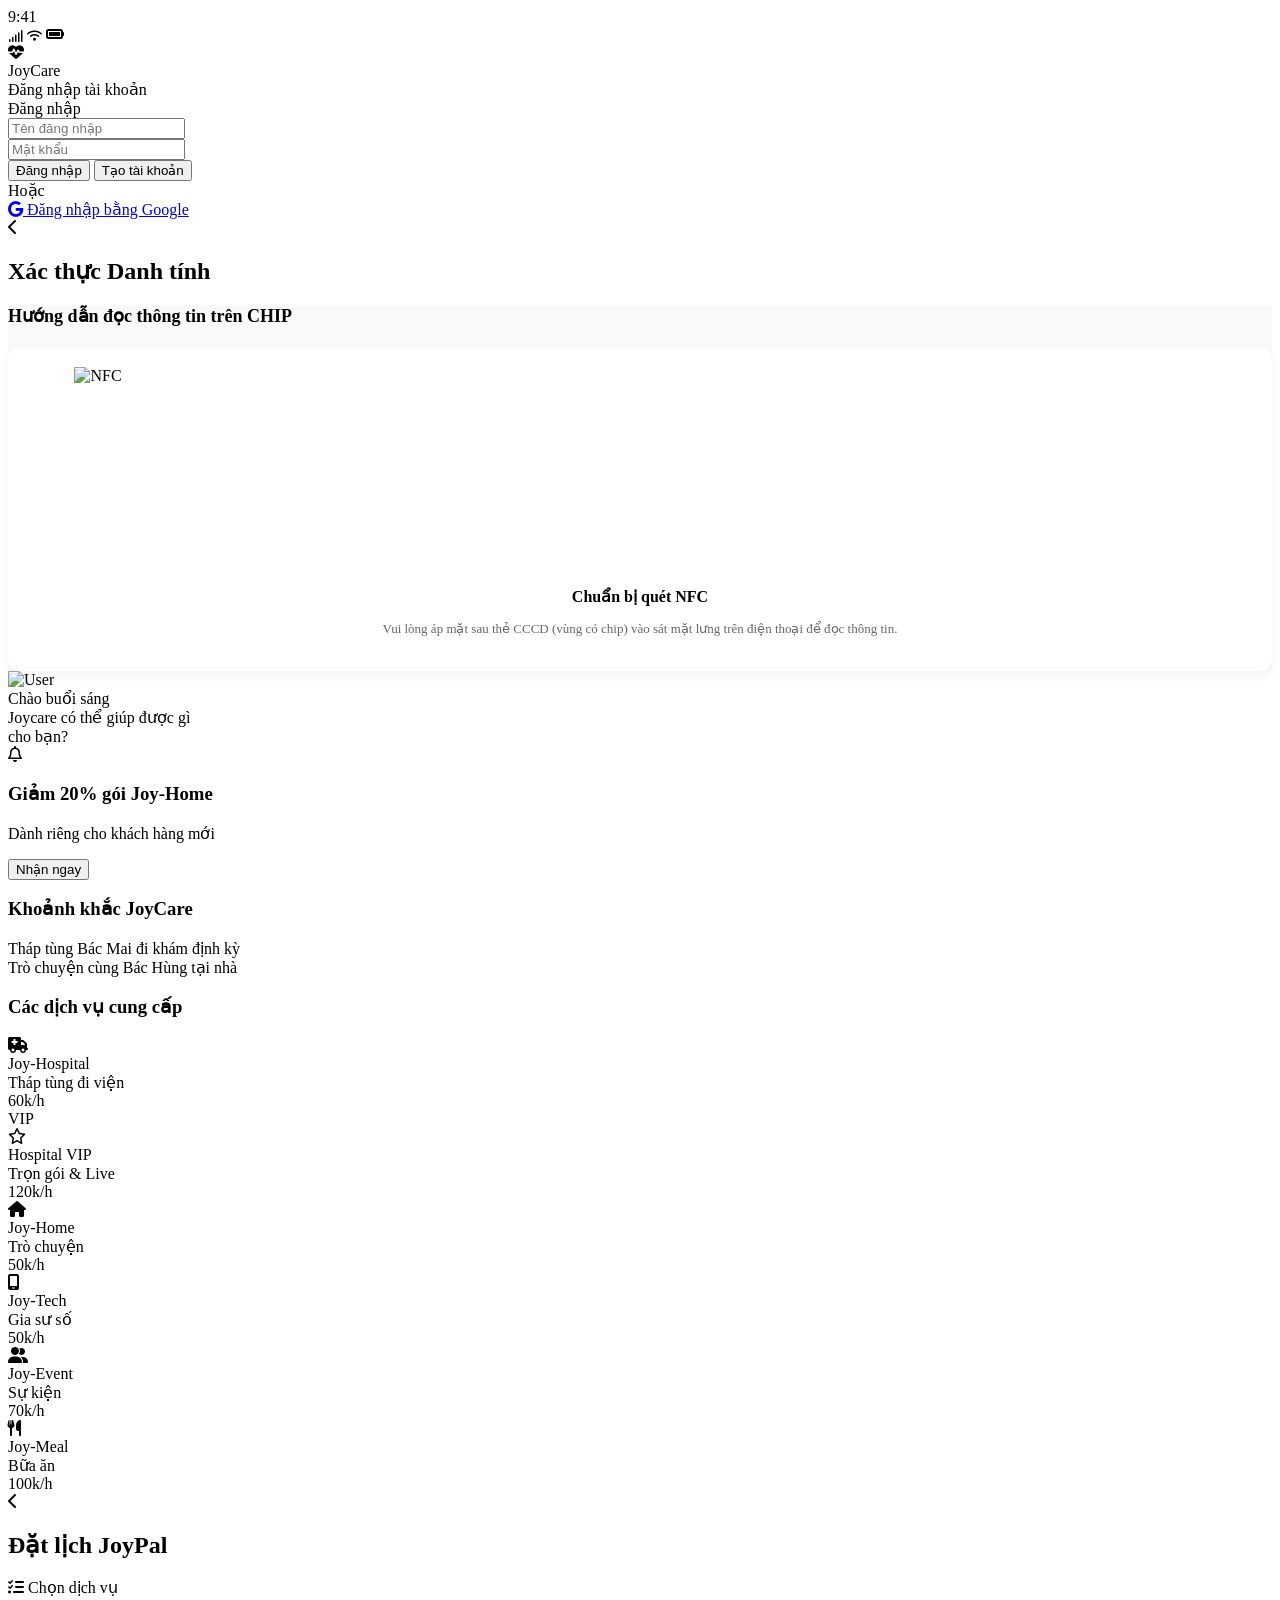
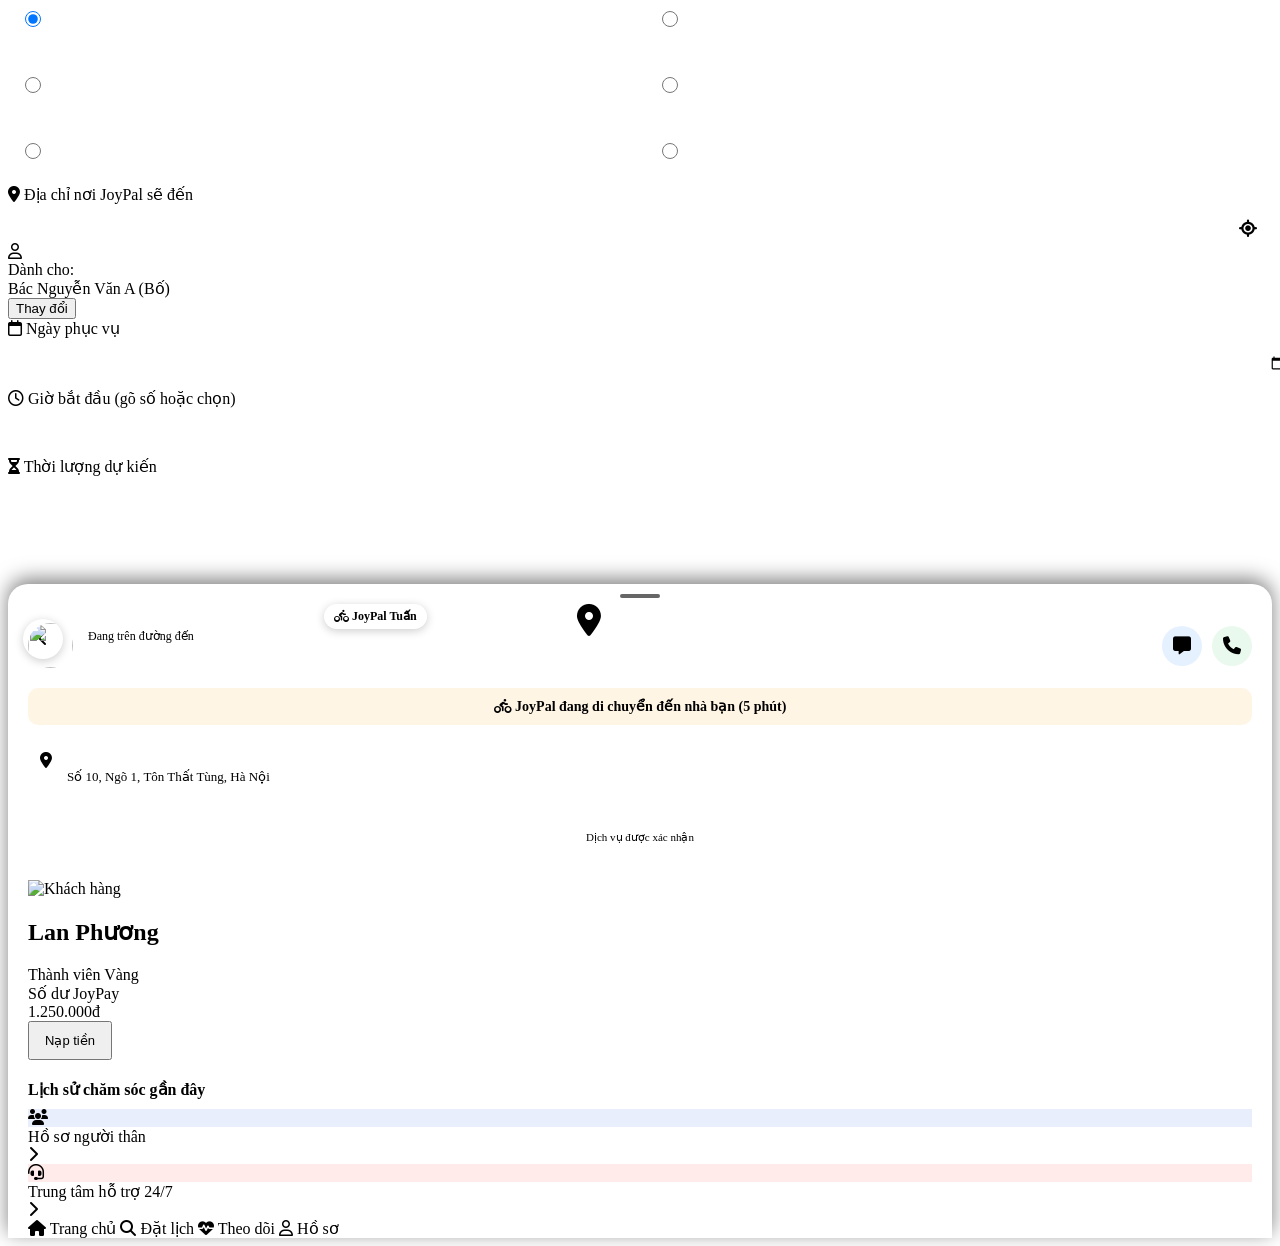
==== index.html @ 6b29eb05 "Add files via upload" ====
<!DOCTYPE html>
<html lang="vi">

<head>
    <meta charset="UTF-8">
    <meta name="viewport" content="width=device-width, initial-scale=1.0, maximum-scale=1.0, user-scalable=no">
    <title>JoyCare - Cháu Ơi</title>
    <link href="https://fonts.googleapis.com/css2?family=Inter:wght@400;500;600;700&display=swap" rel="stylesheet">
    <link rel="stylesheet" href="https://cdnjs.cloudflare.com/ajax/libs/font-awesome/6.4.0/css/all.min.css">
    <link rel="stylesheet" href="css/index.css">
    <link rel="stylesheet" href="css/home.css">
    <link rel="stylesheet" href="css/booking.css">
    <link rel="stylesheet" href="css/tracking.css">
    <link rel="stylesheet" href="css/device.css">
    <link rel="stylesheet" href="css/login.css">
    <link rel="stylesheet" href="css/home-phase2.css">
    <link rel="stylesheet" href="css/profile.css">
</head>

<body>

    <div id="device-frame">
        <div id="app-container">
            <div class="status-bar">
                <div class="status-left">9:41</div>
                <div class="status-right">
                    <i class="fa-solid fa-signal" style="font-size: 12px;"></i>
                    <i class="fa-solid fa-wifi" style="font-size: 12px;"></i>
                    <i class="fa-solid fa-battery-full" style="font-size: 16px;"></i>
                </div>
            </div>
            <div class="dynamic-island"></div>

            <!-- 0. Login Screen -->
            <div id="screen-login" class="screen active">
                <div class="login-header">
                    <div class="login-logo"><i class="fa-solid fa-heart-pulse"></i></div>
                    <div class="login-title">JoyCare</div>
                    <div class="login-subtitle">Đăng nhập tài khoản</div>
                </div>

                <div class="login-card">
                    <div class="login-card-title">Đăng nhập</div>
                    <div class="login-form">
                        <div class="login-input-wrapper">
                            <input type="text" class="login-input" placeholder="Tên đăng nhập">
                        </div>
                        <div class="login-input-wrapper">
                            <input type="password" class="login-input" placeholder="Mật khẩu">
                        </div>
                    </div>
                    <button class="btn-login-main" onclick="app.navigate('home')">Đăng nhập</button>
                    <button class="btn-login-outline" onclick="app.navigate('home')">Tạo tài khoản</button>
                    <div class="divider">Hoặc</div>
                    <a href="https://accounts.google.com/" target="_blank" class="google-login-link">
                        <i class="fa-brands fa-google google-icon"></i> Đăng nhập bằng Google
                    </a>
                </div>
            </div>

            <!-- 0.5 VNeID NFC Screen -->
            <div id="screen-vneid" class="screen">
                <div class="top-bar"
                    style="background-color: white; color: black; border-bottom: 1px solid var(--border-color);">
                    <i class="fa-solid fa-chevron-left back-btn" onclick="app.navigate('login')"></i>
                    <h2>Xác thực Danh tính</h2>
                    <div style="width: 24px;"></div>
                </div>

                <div class="p-4 mt-2" style="color: black; background: #f9f9f9; height: 100%;">
                    <h2 class="mb-2 text-center" style="font-size: 18px;">Hướng dẫn đọc thông tin trên CHIP</h2>
                    <div
                        style="background: white; border-radius: 12px; padding: 20px; text-align: center; margin-top: 20px; box-shadow: 0 4px 12px rgba(0,0,0,0.05);">
                        <div class="vneid-icon mx-auto"
                            style="width: 140px; height: 200px; border-radius: 20px; position: relative; overflow: hidden; margin-bottom: 20px;">
                            <img src="https://media.loveitopcdn.com/3807/huong-dan-quet-nfc-cccd-tren-vneid-1.jpg"
                                style="width: 100%; height: 100%; object-fit: cover;" alt="NFC">
                            <div class="scan-line" style="background: var(--primary-blue);"></div>
                        </div>
                        <h3 id="nfc-scan-status" style="font-size: 16px; margin-bottom: 10px;">Chuẩn bị quét NFC</h3>
                        <p style="font-size: 13px; color: #666; line-height: 1.5;">Vui lòng áp mặt sau thẻ CCCD (vùng có
                            chip) vào sát mặt lưng trên điện thoại để đọc thông tin.</p>

                        <button class="btn-primary mt-4" id="btn-vneid-finish"
                            style="display: none; width: 100%; background: var(--success-green); border: none;">Xác thực
                            thành công ✓</button>
                    </div>
                </div>
            </div>

            <!-- 1. Home Screen -->
            <div id="screen-home" class="screen">
                <div class="header-blue">
                    <div class="header-top">
                        <img src="https://i.pravatar.cc/150?img=5" class="user-avatar" alt="User">
                        <div class="greeting">
                            <div class="greeting-sub">Chào buổi sáng </div>
                            <div class="greeting-main">Joycare có thể giúp được gì <br>cho bạn?</div>
                        </div>
                        <div class="icon-bell"><i class="fa-regular fa-bell"></i></div>
                    </div>
                </div>

                <div class="home-content">
                    <div class="promo-banner">
                        <div class="promo-info">
                            <h3>Giảm 20% gói Joy-Home</h3>
                            <p>Dành riêng cho khách hàng mới</p>
                        </div>
                        <button class="btn-promo-claim">Nhận ngay</button>
                    </div>

                    <h3 class="section-title">Khoảnh khắc JoyCare</h3>
                    <div class="home-carousel">
                        <div class="carousel-item"
                            style="background-image: url('https://images.unsplash.com/photo-1576765608535-5f04d1e3f289?auto=format&fit=crop&q=80&w=400');">
                            <div class="carousel-content">
                                <div class="carousel-title">Tháp tùng Bác Mai đi khám định kỳ</div>
                            </div>
                        </div>
                        <div class="carousel-item"
                            style="background-image: url('https://images.unsplash.com/photo-1516307365426-bea591f05011?auto=format&fit=crop&q=80&w=400');">
                            <div class="carousel-content">
                                <div class="carousel-title">Trò chuyện cùng Bác Hùng tại nhà</div>
                            </div>
                        </div>
                    </div>

                    <h3 class="section-title mt-4">Các dịch vụ cung cấp</h3>
                    <div class="services-grid">
                        <div class="service-card" onclick="app.showServiceDetail('hospital')">
                            <div class="service-icon"><i class="fa-solid fa-truck-medical text-primary"></i></div>
                            <div class="service-name">Joy-Hospital</div>
                            <div class="service-desc">Tháp tùng đi viện</div>
                            <div class="service-price">60k/h</div>
                        </div>
                        <div class="service-card" onclick="app.showServiceDetail('vip')">
                            <div class="vip-badge">VIP</div>
                            <div class="service-icon"><i class="fa-regular fa-star text-orange"></i></div>
                            <div class="service-name">Hospital VIP</div>
                            <div class="service-desc">Trọn gói & Live</div>
                            <div class="service-price">120k/h</div>
                        </div>
                        <div class="service-card" onclick="app.showServiceDetail('home')">
                            <div class="service-icon"><i class="fa-solid fa-house text-success"></i></div>
                            <div class="service-name">Joy-Home</div>
                            <div class="service-desc">Trò chuyện</div>
                            <div class="service-price">50k/h</div>
                        </div>
                        <div class="service-card" onclick="app.showServiceDetail('tech')">
                            <div class="service-icon"><i class="fa-solid fa-mobile-screen text-purple"></i></div>
                            <div class="service-name">Joy-Tech</div>
                            <div class="service-desc">Gia sư số</div>
                            <div class="service-price">50k/h</div>
                        </div>
                        <div class="service-card" onclick="app.showServiceDetail('event')">
                            <div class="service-icon"><i class="fa-solid fa-user-group text-light"></i></div>
                            <div class="service-name">Joy-Event</div>
                            <div class="service-desc">Sự kiện</div>
                            <div class="service-price">70k/h</div>
                        </div>
                        <div class="service-card" onclick="app.showServiceDetail('meal')">
                            <div class="service-icon"><i class="fa-solid fa-utensils text-light"></i></div>
                            <div class="service-name">Joy-Meal</div>
                            <div class="service-desc">Bữa ăn</div>
                            <div class="service-price">100k/h</div>
                        </div>
                    </div>
                </div>

                <!-- Service Detail Modal -->
                <div class="vneid-overlay" id="service-modal" style="z-index: 10002; display: none;">
                    <div
                        style="background-color: var(--bg-card); width: 100%; border-radius: 20px; overflow: hidden; display: flex; flex-direction: column;">
                        <div
                            style="padding: 20px; background-color: var(--bg-dark); display: flex; justify-content: space-between; align-items: center;">
                            <h3 id="modal-service-title" style="margin: 0;">Service Title</h3>
                            <i class="fa-solid fa-xmark text-secondary" style="font-size: 20px; cursor: pointer;"
                                onclick="app.closeServiceDetail()"></i>
                        </div>
                        <div style="padding: 20px; text-align: left; max-height: 60vh; overflow-y: auto;">
                            <div id="modal-service-badge"
                                style="display: none; background-color: var(--primary-orange); color: white; padding: 4px 10px; border-radius: 10px; font-size: 12px; font-weight: bold; width: fit-content; margin-bottom: 10px;">
                                VIP</div>
                            <div id="modal-service-tagline" class="text-orange fw-bold mb-2">Tagline</div>
                            <p id="modal-service-desc" class="text-secondary text-sm mb-3">Desc</p>
                            <div class="fw-bold mb-2" style="font-size: 15px;">Dịch vụ bao gồm:</div>
                            <ul id="modal-service-features"
                                style="padding-left: 20px; color: var(--text-primary); font-size: 14px; line-height: 1.6;">
                            </ul>
                        </div>
                        <div
                            style="padding: 15px 20px; background-color: var(--bg-dark); border-top: 1px solid var(--border-color);">
                            <button class="btn-primary" onclick="app.closeServiceDetail(); app.navigate('booking')">Đặt
                                lịch dịch vụ này</button>
                        </div>
                    </div>
                </div>
            </div>

            <!-- 2. Booking Screen -->
            <div id="screen-booking" class="screen">
                <div class="top-bar">
                    <i class="fa-solid fa-chevron-left back-btn" onclick="app.navigate('home')"></i>
                    <h2>Đặt lịch JoyPal</h2>
                    <div style="width: 24px;"></div>
                </div>

                <div class="booking-form p-3">
                    <div class="card relative form-card">
                        <!-- Service Selection Grid 3x2 -->
                        <div class="form-row border-bottom pb-3 mb-3">
                            <span class="text-sm text-secondary mb-3 d-block"><i class="fa-solid fa-list-check text-green"></i> Chọn dịch vụ</span>
                            <div style="display: grid; grid-template-columns: 1fr 1fr; gap: 10px;">
                                <label style="display: flex; align-items: flex-start; gap: 8px; font-weight: bold; cursor: pointer; color: white; background: var(--bg-dark); padding: 12px; border-radius: 10px; border: 1px solid var(--border-color);"><input type="radio" name="booking-service" checked style="accent-color: var(--primary-orange); width: 16px; height: 16px; margin-top:2px;" onchange="app.toggleVipPicker('home')"> <span style="font-size: 13px;">Joy-Home<br><span style="color:var(--text-secondary);font-size:11px;font-weight:normal;">50k/h</span></span></label>
                                <label style="display: flex; align-items: flex-start; gap: 8px; font-weight: bold; cursor: pointer; color: white; background: var(--bg-dark); padding: 12px; border-radius: 10px; border: 1px solid var(--border-color);"><input type="radio" name="booking-service" style="accent-color: var(--primary-orange); width: 16px; height: 16px; margin-top:2px;" onchange="app.toggleVipPicker('hospital')"> <span style="font-size: 13px;">Joy-Hospital<br><span style="color:var(--text-secondary);font-size:11px;font-weight:normal;">60k/h</span></span></label>
                                <label style="display: flex; align-items: flex-start; gap: 8px; font-weight: bold; cursor: pointer; color: white; background: var(--bg-dark); padding: 12px; border-radius: 10px; border: 1px solid var(--primary-orange);"><input type="radio" name="booking-service" style="accent-color: var(--primary-orange); width: 16px; height: 16px; margin-top:2px;" onchange="app.toggleVipPicker('vip')"> <span style="font-size: 13px;">Hospital VIP<br><span style="color:var(--text-secondary);font-size:11px;font-weight:normal;">120k/h</span></span></label>
                                <label style="display: flex; align-items: flex-start; gap: 8px; font-weight: bold; cursor: pointer; color: white; background: var(--bg-dark); padding: 12px; border-radius: 10px; border: 1px solid var(--border-color);"><input type="radio" name="booking-service" style="accent-color: var(--primary-orange); width: 16px; height: 16px; margin-top:2px;" onchange="app.toggleVipPicker('tech')"> <span style="font-size: 13px;">Joy-Tech<br><span style="color:var(--text-secondary);font-size:11px;font-weight:normal;">50k/h</span></span></label>
                                <label style="display: flex; align-items: flex-start; gap: 8px; font-weight: bold; cursor: pointer; color: white; background: var(--bg-dark); padding: 12px; border-radius: 10px; border: 1px solid var(--border-color);"><input type="radio" name="booking-service" style="accent-color: var(--primary-orange); width: 16px; height: 16px; margin-top:2px;" onchange="app.toggleVipPicker('event')"> <span style="font-size: 13px;">Joy-Event<br><span style="color:var(--text-secondary);font-size:11px;font-weight:normal;">70k/h</span></span></label>
                                <label style="display: flex; align-items: flex-start; gap: 8px; font-weight: bold; cursor: pointer; color: white; background: var(--bg-dark); padding: 12px; border-radius: 10px; border: 1px solid var(--border-color);"><input type="radio" name="booking-service" style="accent-color: var(--primary-orange); width: 16px; height: 16px; margin-top:2px;" onchange="app.toggleVipPicker('meal')"> <span style="font-size: 13px;">Joy-Meal<br><span style="color:var(--text-secondary);font-size:11px;font-weight:normal;">100k/h</span></span></label>
                            </div>
                        </div>

                        <!-- Location Input -->
                        <div class="form-row border-bottom pb-3 mb-3">
                            <span class="text-sm text-secondary d-block"><i class="fa-solid fa-location-dot mt-1 text-primary"></i> Địa chỉ nơi JoyPal sẽ đến</span>
                            <div class="input-box" style="padding: 0; display: flex; align-items: center; background: var(--bg-dark); border-radius: 10px; margin-top: 10px; padding: 5px 15px;">
                                <input type="text" placeholder="Nhập địa chỉ hoặc vị trí..." value="Số 10, Ngõ 1, Tôn Thất Tùng, Hà Nội" style="width: 100%; background: transparent; border: none; color: white; font-size: 14px; outline: none; font-weight: bold; font-family: 'Inter', sans-serif;">
                                <i class="fa-solid fa-location-crosshairs text-blue" style="font-size: 18px; cursor: pointer;" onclick="alert('Đã cập nhật vị trí hiện tại của bạn!')"></i>
                            </div>
                        </div>

                        <!-- Target Person -->
                        <div class="form-row border-bottom pb-3">
                            <div class="target-icon"><i class="fa-regular fa-user"></i></div>
                            <div class="target-info">
                                <span class="text-xs text-secondary">Dành cho:</span>
                                <div class="fw-bold fs-md">Bác Nguyễn Văn A (Bố)</div>
                            </div>
                            <button class="btn-change">Thay đổi</button>
                        </div>

                        <!-- VIP JoyPal Selection -->
                        <div id="vip-joypal-selection" class="form-row border-bottom pb-3 mb-3" style="display: none; padding-top: 15px;">
                            <span class="text-sm text-secondary d-block mb-3"><i class="fa-solid fa-star text-orange"></i> Chọn JoyPal VIP (Hoặc tự động ghép)</span>
                            <div style="display: flex; gap: 15px; overflow-x: auto; padding-bottom: 5px;">
                                <label style="display: flex; flex-direction: column; align-items: center; gap: 5px; cursor: pointer;">
                                    <input type="radio" name="vip-joypal-choice" value="auto" checked style="accent-color: var(--primary-orange);">
                                    <div style="width: 50px; height: 50px; border-radius: 50%; background: var(--bg-dark); border: 2px solid var(--border-color); display: flex; align-items: center; justify-content: center; font-size: 20px;"><i class="fa-solid fa-bolt text-orange"></i></div>
                                    <span style="font-size: 12px; font-weight: bold; color: white;">Tự động</span>
                                </label>
                                <label style="display: flex; flex-direction: column; align-items: center; gap: 5px; cursor: pointer;">
                                    <input type="radio" name="vip-joypal-choice" value="tuan" style="accent-color: var(--primary-orange);">
                                    <img src="https://i.pravatar.cc/150?img=11" style="width: 50px; height: 50px; border-radius: 50%; border: 2px solid var(--primary-blue);">
                                    <span style="font-size: 12px; color: white;">Tuấn ⭐4.9</span>
                                </label>
                                <label style="display: flex; flex-direction: column; align-items: center; gap: 5px; cursor: pointer;">
                                    <input type="radio" name="vip-joypal-choice" value="my" style="accent-color: var(--primary-orange);">
                                    <img src="https://i.pravatar.cc/150?img=5" style="width: 50px; height: 50px; border-radius: 50%; border: 2px solid var(--primary-blue);">
                                    <span style="font-size: 12px; color: white;">My ⭐4.9</span>
                                </label>
                            </div>
                        </div>

                        <!-- Date & Time -->
                        <div class="flex-between py-3 border-bottom gap-2">
                            <div class="flex-1">
                                <span class="text-sm text-secondary mb-1 d-block"><i class="fa-regular fa-calendar"></i>
                                    Ngày phục vụ</span>
                                <div class="input-box" style="padding: 0;">
                                    <input type="date" value="2026-05-15"
                                        style="width: 100%; background: transparent; border: none; color: white; padding: 15px; font-size: 15px; outline: none; font-weight: bold; font-family: 'Inter', sans-serif;">
                                </div>
                            </div>
                        </div>

                        <div class="flex-between py-3 gap-2 border-bottom">
                            <div class="flex-1">
                                <span class="text-sm text-secondary mb-1 d-block"><i class="fa-regular fa-clock"></i> Giờ bắt đầu (gõ số hoặc chọn)</span>
                                <div class="input-box" style="padding: 0;">
                                    <input type="text" placeholder="VD: 08:30" value="08:00" style="width: 100%; background: transparent; border: none; color: white; padding: 15px; font-size: 15px; outline: none; font-weight: bold; font-family: 'Inter', sans-serif;">
                                </div>
                            </div>
                        </div>

                        <div class="form-row py-3">
                            <div class="w-100">
                                <span class="text-sm text-secondary mb-1 d-block"><i
                                        class="fa-solid fa-hourglass-half"></i> Thời lượng dự kiến</span>
                                <select
                                    style="width: 100%; background: var(--bg-dark); border: 1px solid var(--border-color); color: white; padding: 15px; font-size: 15px; border-radius: 10px; outline: none;">
                                    <option value="1">1 giờ (Tính theo thực tế)</option>
                                    <option value="2">2 giờ</option>
                                    <option value="3">3 giờ</option>
                                    <option value="4">4 giờ</option>
                                </select>
                            </div>
                        </div>
                    </div>
                </div>

                <div class="fixed-bottom-action" style="padding-bottom: 30px;">
                    <button class="btn-primary btn-lock"
                        style="background-color: var(--primary-orange); color: white; font-size: 16px; width: 100%; padding: 15px; border-radius: 12px; border: none; font-weight: bold;"
                        onclick="app.startMatching()">Đặt lịch & Tìm JoyPal ngay</button>
                </div>
            </div>

            <!-- 2.5 Finding Screen -->
            <div id="screen-finding" class="screen flex-center"
                style="display: none; flex-direction: column; align-items: center; justify-content: center; height: 100%; background-color: var(--bg-dark);">
                <div class="radar-container"
                    style="position: relative; width: 120px; height: 120px; margin-bottom: 30px;">
                    <i class="fa-solid fa-magnifying-glass"
                        style="font-size: 40px; color: var(--primary-blue); position: absolute; top: 50%; left: 50%; transform: translate(-50%, -50%);"></i>
                    <div
                        style="position: absolute; top: 0; left: 0; right: 0; bottom: 0; border: 2px solid var(--primary-blue); border-radius: 50%; animation: pulse 1.5s infinite;">
                    </div>
                </div>
                <h2 style="color: white; margin-bottom: 10px;">Đang tìm JoyPal...</h2>
                <p style="color: var(--text-secondary); text-align: center; font-size: 14px; max-width: 80%;">Hệ thống
                    đang lựa chọn JoyPal phù hợp nhất với yêu cầu và hồ sơ gia đình.</p>
            </div>

            <!-- 2.6 Matched Screen -->
            <div id="screen-matched" class="screen" style="display: none;">
                <div class="top-bar">
                    <i class="fa-solid fa-chevron-left back-btn" onclick="app.navigate('booking')"></i>
                    <h2>JoyPal phù hợp</h2>
                    <div style="width: 24px;"></div>
                </div>
                <div class="p-3 mt-4 text-center">
                    <h3 style="color: var(--success-green); margin-bottom: 20px;">Đã tìm thấy JoyPal! 🎉</h3>

                    <div class="card joypal-card selected"
                        style="margin-bottom: 30px; text-align: left; padding: 25px 20px;">
                        <div class="joypal-flex" style="flex-direction: column; align-items: center;">
                            <img src="https://i.pravatar.cc/150?img=11" class="joypal-avatar-lg"
                                style="width: 100px; height: 100px; margin-bottom: 15px;" alt="Tuấn">
                            <h2 style="margin-bottom: 5px;">JoinPal Tuấn, 21</h2>
                            <div class="text-secondary text-sm mb-3">Đại học Y Hà Nội (Năm 3)</div>

                            <div class="badges-row mb-4" style="justify-content: center;">
                                <span class="badge badge-vneid" style="font-size: 13px; padding: 6px 12px;"><i
                                        class="fa-solid fa-shield-halved"></i> VNeID ✓</span>
                                <span class="badge badge-rating"
                                    style="font-size: 13px; padding: 6px 12px; background: var(--bg-card);"><i
                                        class="fa-solid fa-star text-orange"></i> 4.9 (120+)</span>
                            </div>

                            <div style="width: 100%; border-top: 1px solid var(--border-color); margin-bottom: 15px;">
                            </div>

                            <div style="width: 100%; text-align: left;">
                                <span
                                    style="font-size: 13px; color: var(--text-secondary); margin-bottom: 8px; display: block;">Lý
                                    do phù hợp với Bác Nguyễn Văn A:</span>
                                <div class="tags-row" style="flex-wrap: wrap;">
                                    <span class="tag"
                                        style="background: rgba(52, 199, 89, 0.2); color: var(--success-green);">Biết sơ
                                        cứu Y tế cơ bản</span>
                                    <span class="tag">Chơi cờ tướng xuất sắc</span>
                                    <span class="tag">Yêu nhạc xưa</span>
                                </div>
                            </div>
                        </div>
                    </div>

                    <button class="btn-primary"
                        style="background-color: var(--primary-orange); color: white; width: 100%;"
                        onclick="app.simulateVNPAY()">Xác nhận & Tạm giữ (VNPAY)</button>
                    <button class="btn-primary"
                        style="background-color: transparent; border: 1px solid var(--border-color); color: var(--text-primary); width: 100%; margin-top: 15px;"
                        onclick="app.navigate('booking')">Hủy / Tìm lại</button>
                    <p class="safe-text mt-3">JoyCare sẽ khóa 170.000đ và chỉ thanh toán cho Tuấn khi hoàn tất dịch vụ.
                    </p>
                </div>
            </div>

            <!-- 4. Live Tracking & Chat Screen (Map layout) -->
            <div id="screen-tracking" class="screen p-0 m-0" style="display: flex; flex-direction: column; height: 100%;">
                
                <!-- Map Background -->
                <div style="flex: 1; background: url('https://www.google.com/maps/d/thumbnail?mid=10B0YjT61xWvK8kpsjSInA9o62Jg&hl=en_US') center/cover; position: relative;">
                    <!-- Back Button overlay -->
                    <button style="position: absolute; top: 15px; left: 15px; width: 40px; height: 40px; border-radius: 50%; background: white; color: black; border: none; box-shadow: 0 2px 10px rgba(0,0,0,0.2); font-size: 16px; cursor: pointer; z-index: 10;" onclick="app.navigate('home')"><i class="fa-solid fa-chevron-left"></i></button>
                    
                    <!-- Simulating Route Makers -->
                    <i class="fa-solid fa-location-dot" style="position: absolute; top: 35%; left: 45%; color: var(--danger-red); font-size: 32px;"></i>
                    <div style="position: absolute; top: 20%; left: 25%; background: white; color: black; padding: 5px 10px; border-radius: 20px; font-size: 12px; font-weight: bold; box-shadow: 0 2px 10px rgba(0,0,0,0.2);"><i class="fa-solid fa-person-biking text-blue"></i> JoyPal Tuấn</div>
                </div>

                <!-- Info Bottom Sheet -->
                <div style="background: var(--bg-dark); border-top-left-radius: 20px; border-top-right-radius: 20px; box-shadow: 0 -5px 20px rgba(0,0,0,0.5); z-index: 10; display: flex; flex-direction: column; flex: 1.2; position: relative; margin-top: -20px;">
                    
                    <div style="width: 40px; height: 4px; background: #666; border-radius: 2px; margin: 10px auto;"></div>
                    
                    <div style="padding: 15px 20px;">
                        <!-- JoyPal Header -->
                        <div style="display: flex; align-items: center; justify-content: space-between; margin-bottom: 20px;">
                            <div style="display: flex; align-items: center; gap: 15px;">
                                <img src="https://i.pravatar.cc/150?img=11" style="width: 45px; height: 45px; border-radius: 50%;">
                                <div>
                                    <div style="color: var(--text-secondary); font-size: 12px;">Đang trên đường đến</div>
                                    <div style="font-weight: bold; font-size: 16px; color: white;">Tuấn - <i class="fa-solid fa-star text-orange"></i> 4.9</div>
                                </div>
                            </div>
                            <div style="display: flex; gap: 10px;">
                                <div style="width: 40px; height: 40px; border-radius: 50%; background: rgba(0,122,255,0.1); color: var(--primary-blue); display: flex; align-items: center; justify-content: center; font-size: 18px; cursor: pointer;"><i class="fa-solid fa-message"></i></div>
                                <div style="width: 40px; height: 40px; border-radius: 50%; background: rgba(52,199,89,0.1); color: var(--success-green); display: flex; align-items: center; justify-content: center; font-size: 18px; cursor: pointer;"><i class="fa-solid fa-phone"></i></div>
                            </div>
                        </div>

                        <!-- Status Alert Simulated by JS -->
                        <div id="tracking-status-alert" style="background: rgba(255, 152, 0, 0.1); border: 1px solid var(--primary-orange); color: var(--primary-orange); font-size: 14px; padding: 10px; border-radius: 10px; text-align: center; font-weight: bold; margin-bottom: 15px;">
                            <i class="fa-solid fa-person-biking"></i> JoyPal đang di chuyển đến nhà bạn (5 phút)
                        </div>

                        <!-- Address -->
                        <div style="background: var(--bg-card); padding: 12px; border-radius: 10px; display: flex; gap: 15px; align-items: flex-start; margin-bottom: 15px;">
                            <i class="fa-solid fa-location-dot mt-1 text-blue"></i>
                            <div>
                                <div style="font-weight: bold; font-size: 14px; color: white;">Điểm xuất phát / Đón khách</div>
                                <div style="color: var(--text-secondary); font-size: 13px;">Số 10, Ngõ 1, Tôn Thất Tùng, Hà Nội</div>
                            </div>
                        </div>
                    </div>

                    <!-- Internal Scrollable Chat / Timeline -->
                    <div id="chat-history" style="flex: 1; overflow-y: auto; padding: 0 20px;">
                        
                        <div style="text-align: center; margin-bottom: 20px;">
                            <span style="background: var(--bg-card); font-size: 11px; padding: 5px 10px; border-radius: 10px; color: var(--text-secondary);">Dịch vụ được xác nhận</span>
                        </div>

                        <!-- Chat JoyPal -->
                        <div style="display: flex; align-items: flex-end; margin-bottom: 15px;">

                <!-- Rating Modal (App Be/HeyU style) -->
                <div class="vneid-overlay" id="rating-modal"
                    style="z-index: 10005; display: none; background: rgba(0,0,0,0.8);">
                    <div
                        style="background-color: #fff; width: 100%; border-radius: 0; min-height: 100vh; display: flex; flex-direction: column; overflow-y: auto;">

                        <!-- Header -->
                        <div
                            style="padding: 20px; text-align: center; border-bottom: 5px solid #f2f2f2; position: relative;">
                            <i class="fa-solid fa-xmark"
                                style="position: absolute; left: 20px; top: 20px; font-size: 24px; color: #333; cursor: pointer;"
                                onclick="app.submitRating()"></i>
                            <h2 style="color: #333; font-size: 18px; font-weight: bold; margin: 0;">Đánh giá dịch vụ
                            </h2>
                        </div>

                        <!-- JoyPal Info Header -->
                        <div
                            style="padding: 20px; border-bottom: 1px solid #eee; display: flex; align-items: center; justify-content: space-between;">
                            <div style="display: flex; align-items: center; gap: 15px;">
                                <div
                                    style="width: 50px; height: 50px; border-radius: 50%; overflow: hidden; border: 2px solid var(--primary-blue);">
                                    <img src="https://i.pravatar.cc/150?img=11" alt="Tuan"
                                        style="width: 100%; height: 100%; object-fit: cover;">
                                </div>
                                <div>
                                    <div style="color: #666; font-size: 13px;">JoyPal JoyCare</div>
                                    <div style="color: #333; font-weight: bold; font-size: 16px;">Phạm Minh Tuấn</div>
                                </div>
                            </div>
                            <div style="text-align: right;">
                                <div style="color: #fbbc04; font-weight: bold; font-size: 18px;">5.00 ⭐</div>
                                <div style="color: #999; font-size: 12px;">ĐH Y Hà Nội</div>
                            </div>
                        </div>

                        <!-- Addresses (Static for visual rating format) -->
                        <div style="padding: 20px; border-bottom: 5px solid #f2f2f2;">
                            <div style="display: flex; align-items: flex-start; gap: 15px; margin-bottom: 10px;">
                                <i class="fa-solid fa-truck-medical"
                                    style="color: var(--primary-blue); font-size: 16px; margin-top: 3px;"></i>
                                <span style="color: #555; font-size: 14px; line-height: 1.4;">Đón khách tại: Số 10, Ngõ
                                    1, Tôn Thất Tùng, Hà Nội</span>
                            </div>
                            <div style="display: flex; align-items: flex-start; gap: 15px;">
                                <i class="fa-solid fa-location-dot"
                                    style="color: var(--primary-blue); font-size: 16px; margin-top: 3px;"></i>
                                <span style="color: #555; font-size: 14px; line-height: 1.4;">Điểm đến: Bệnh viện Việt
                                    Pháp</span>
                            </div>
                        </div>

                        <!-- Stars -->
                        <div style="padding: 20px; text-align: center;">
                            <h3 style="color: #333; font-size: 16px; margin-bottom: 5px;">Hãy chọn sao đánh giá</h3>
                            <p style="color: #888; font-size: 13px; margin-bottom: 20px;">Bạn hãy chọn từ 1 sao (không
                                hài lòng) đến 5 sao (cực kì hài lòng)</p>

                            <div style="display: flex; justify-content: center; gap: 15px; margin-bottom: 30px;">
                                <i class="fa-solid fa-star"
                                    style="font-size: 40px; color: #ffd700; cursor: pointer;"></i>
                                <i class="fa-solid fa-star"
                                    style="font-size: 40px; color: #ffd700; cursor: pointer;"></i>
                                <i class="fa-solid fa-star"
                                    style="font-size: 40px; color: #ffd700; cursor: pointer;"></i>
                                <i class="fa-solid fa-star"
                                    style="font-size: 40px; color: #ffd700; cursor: pointer;"></i>
                                <i class="fa-solid fa-star"
                                    style="font-size: 40px; color: #ffd700; cursor: pointer;"></i>
                            </div>

                            <p
                                style="text-align: left; color: #333; font-weight: bold; font-size: 14px; margin-bottom: 15px;">
                                Bạn thấy JoyPal này như thế nào?</p>

                            <!-- Tags Grid -->
                            <div
                                style="display: grid; grid-template-columns: 1fr 1fr 1fr; gap: 10px; margin-bottom: 25px;">
                                <div onclick="app.toggleTag(this)"
                                    style="border: 1px solid #ddd; padding: 15px 5px; border-radius: 12px; font-size: 12px; color: #555; font-weight: 500; display: flex; flex-direction: column; align-items: center; justify-content: center; cursor: pointer; background: white; transition: all 0.2s;">
                                    <div style="font-size: 24px; margin-bottom: 8px;">🌟</div> Chuyên nghiệp
                                </div>
                                <div onclick="app.toggleTag(this)"
                                    style="border: 1px solid #ddd; padding: 15px 5px; border-radius: 12px; font-size: 12px; color: #555; font-weight: 500; display: flex; flex-direction: column; align-items: center; justify-content: center; cursor: pointer; background: white; transition: all 0.2s;">
                                    <div style="font-size: 24px; margin-bottom: 8px;">❤️</div> Nhiệt tình
                                </div>
                                <div onclick="app.toggleTag(this)"
                                    style="border: 1px solid #ddd; padding: 15px 5px; border-radius: 12px; font-size: 12px; color: #555; font-weight: 500; display: flex; flex-direction: column; align-items: center; justify-content: center; cursor: pointer; background: white; transition: all 0.2s;">
                                    <div style="font-size: 24px; margin-bottom: 8px;">🤝</div> Thân thiện
                                </div>
                                <div onclick="app.toggleTag(this)"
                                    style="border: 1px solid #ddd; padding: 15px 5px; border-radius: 12px; font-size: 12px; color: #555; font-weight: 500; display: flex; flex-direction: column; align-items: center; justify-content: center; cursor: pointer; background: white; transition: all 0.2s;">
                                    <div style="font-size: 24px; margin-bottom: 8px;">⚡</div> Nhanh chóng
                                </div>
                                <div onclick="app.toggleTag(this)"
                                    style="border: 1px solid #ddd; padding: 15px 5px; border-radius: 12px; font-size: 12px; color: #555; font-weight: 500; display: flex; flex-direction: column; align-items: center; justify-content: center; cursor: pointer; background: white; transition: all 0.2s;">
                                    <div style="font-size: 24px; margin-bottom: 8px;">🙌</div> Lịch sự
                                </div>
                                <div onclick="app.toggleTag(this)"
                                    style="border: 1px solid #ddd; padding: 15px 5px; border-radius: 12px; font-size: 12px; color: #555; font-weight: 500; display: flex; flex-direction: column; align-items: center; justify-content: center; cursor: pointer; background: white; transition: all 0.2s;">
                                    <div style="font-size: 24px; margin-bottom: 8px;">🛡️</div> Cẩn thận
                                </div>
                            </div>

                            <p
                                style="text-align: left; color: #333; font-weight: bold; font-size: 14px; margin-bottom: 10px;">
                                Đánh giá cụ thể của bạn</p>
                            <input type="text" placeholder="Ghi chú thêm (không bắt buộc)"
                                style="width: 100%; border: 1px solid #ddd; border-radius: 10px; padding: 15px; font-size: 14px; margin-bottom: 25px; outline: none;">

                            <button onclick="app.submitRating()"
                                style="width: 100%; background: #007aff; color: white; padding: 16px; border: none; border-radius: 12px; font-size: 16px; font-weight: bold; cursor: pointer; box-shadow: 0 4px 10px rgba(0, 122, 255, 0.3);">Gửi
                                đánh giá & Xác nhận thanh toán</button>
                        </div>
                    </div>
                </div>
            </div>

            <!-- 5. Profile Screen -->
            <div id="screen-profile" class="screen">
                <div class="profile-header">
                    <img src="https://i.pravatar.cc/150?img=5" alt="Khách hàng" class="profile-avatar">
                    <div class="profile-info">
                        <h2>Lan Phương</h2>
                        <span class="badge">Thành viên Vàng</span>
                    </div>
                </div>

                <div class="profile-section">
                    <div class="wallet-card">
                        <div>
                            <div class="text-sm opacity-70">Số dư JoyPay</div>
                            <div class="wallet-balance">1.250.000đ</div>
                        </div>
                        <button class="btn-primary" style="width: auto; padding: 10px 15px; font-size: 13px;">Nạp
                            tiền</button>
                    </div>

                    <h3 style="margin: 20px 0 10px 0; font-size: 16px;">Lịch sử chăm sóc gần đây</h3>
                    <div id="profile-history-list">
                        <!-- Populated dynamically via app.js when rating submitted -->
                    </div>

                    <!-- Menu Khách Hàng -->
                    <div class="menu-list mt-3">
                        <div class="menu-item">
                            <div class="menu-icon"
                                style="background-color: rgba(43,94,226,0.1); color: var(--primary-blue);"><i
                                    class="fa-solid fa-users"></i></div>
                            <div class="menu-text">Hồ sơ người thân</div>
                            <i class="fa-solid fa-chevron-right menu-arrow"></i>
                        </div>
                        <div class="menu-item" onclick="app.openSupportCenter()">
                            <div class="menu-icon"
                                style="background-color: rgba(255,59,48,0.1); color: var(--danger-red);"><i
                                    class="fa-solid fa-headset"></i></div>
                            <div class="menu-text">Trung tâm hỗ trợ 24/7</div>
                            <i class="fa-solid fa-chevron-right menu-arrow"></i>
                        </div>
                    </div>
                </div>
            </div>

            <!-- Bottom Navigation Menu -->
            <div class="bottom-nav">
                <a class="nav-item active" data-target="home" onclick="app.navigate('home')">
                    <i class="fa-solid fa-house nav-icon fs-lg"></i>
                    Trang chủ
                </a>
                <a class="nav-item" data-target="booking" onclick="app.navigate('booking')">
                    <i class="fa-solid fa-magnifying-glass nav-icon fs-lg"></i>
                    Đặt lịch
                </a>
                <a class="nav-item" data-target="tracking" onclick="app.navigate('tracking')">
                    <i class="fa-solid fa-heart-pulse nav-icon fs-lg"></i>
                    Theo dõi
                </a>
                <a class="nav-item" data-target="profile" onclick="app.navigate('profile')">
                    <i class="fa-regular fa-user nav-icon fs-lg"></i>
                    Hồ sơ
                </a>
            </div>

            <!-- iPhone 15 Home Indicator -->
            <div class="home-indicator"></div>

        </div> <!-- end #app-container -->
    </div> <!-- end #device-frame -->

    <!-- Inline Style for Toggle Tag Rating -->
    <style>
        .tag.selected,
        div[onclick="app.toggleTag(this)"].selected {
            border-color: #007aff !important;
            background-color: rgba(0, 122, 255, 0.05) !important;
            color: #007aff !important;
        }

        @keyframes pulse {
            0% {
                transform: scale(1);
                opacity: 1;
            }

            100% {
                transform: scale(3);
                opacity: 0;
            }
        }
    </style>

    <script src="js/app.js"></script>
</body>

</html>
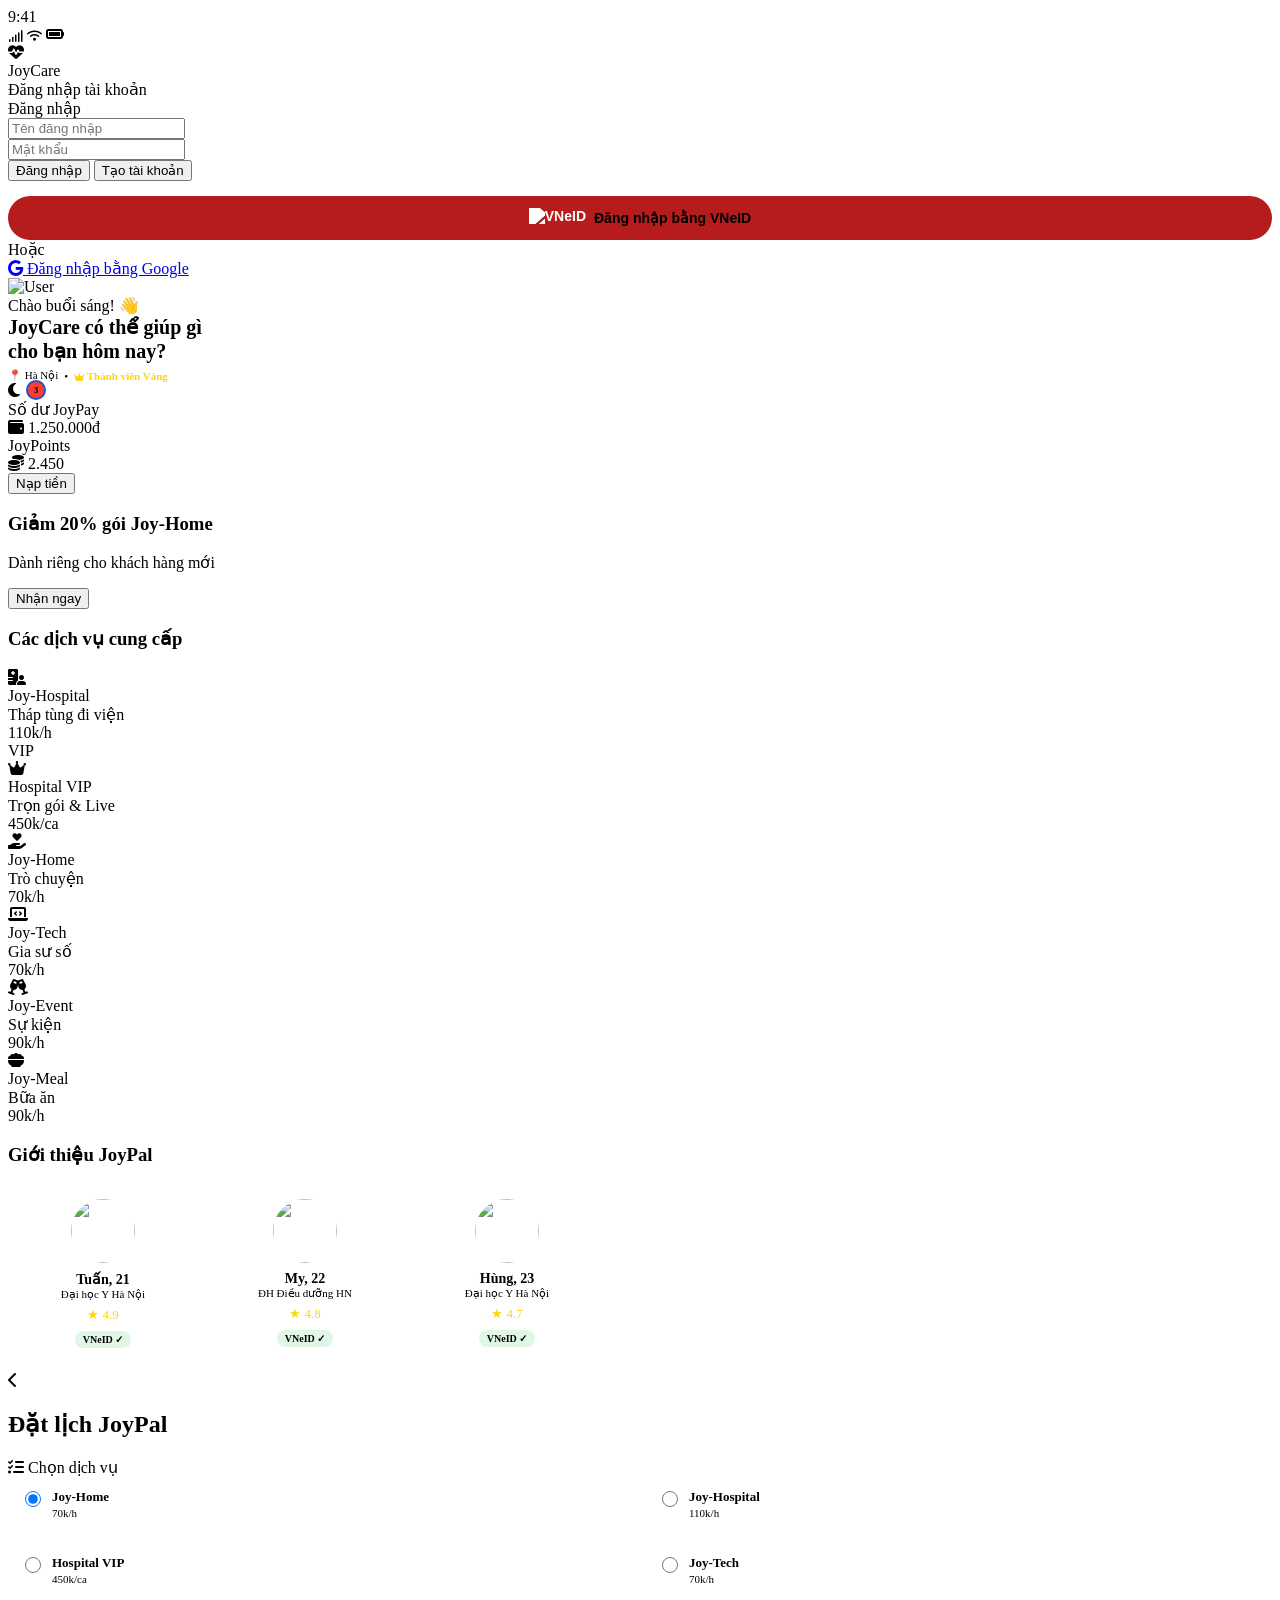
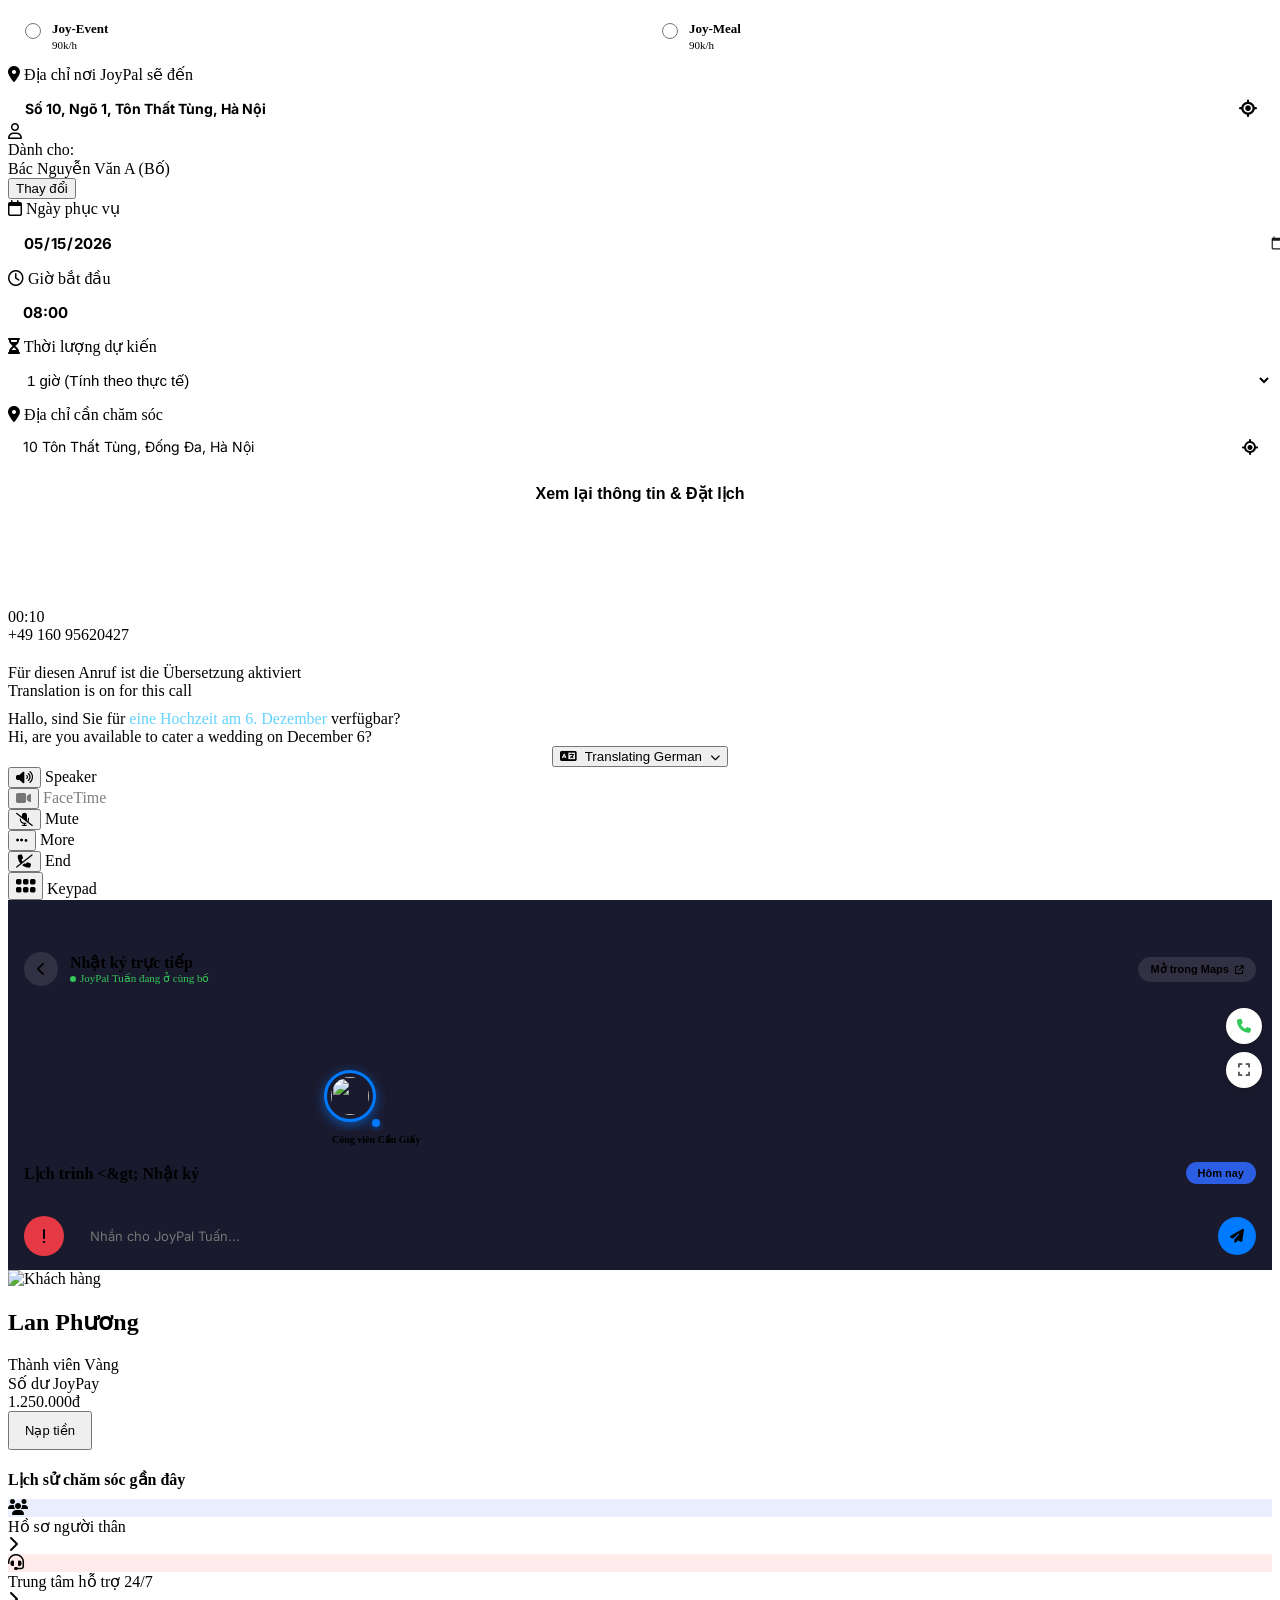
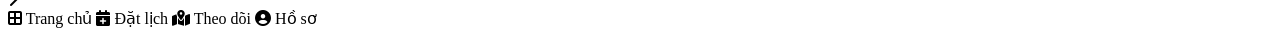
==== commit fc6ca449: "Add files via upload" ====
--- a/index.html
+++ b/index.html
@@ -4,17 +4,24 @@
 <head>
     <meta charset="UTF-8">
     <meta name="viewport" content="width=device-width, initial-scale=1.0, maximum-scale=1.0, user-scalable=no">
+    <base href="/">
     <title>JoyCare - Cháu Ơi</title>
     <link href="https://fonts.googleapis.com/css2?family=Inter:wght@400;500;600;700&display=swap" rel="stylesheet">
     <link rel="stylesheet" href="https://cdnjs.cloudflare.com/ajax/libs/font-awesome/6.4.0/css/all.min.css">
-    <link rel="stylesheet" href="css/index.css">
-    <link rel="stylesheet" href="css/home.css">
-    <link rel="stylesheet" href="css/booking.css">
-    <link rel="stylesheet" href="css/tracking.css">
-    <link rel="stylesheet" href="css/device.css">
-    <link rel="stylesheet" href="css/login.css">
-    <link rel="stylesheet" href="css/home-phase2.css">
-    <link rel="stylesheet" href="css/profile.css">
+    <link rel="preconnect" href="https://fonts.googleapis.com">
+    <link rel="preconnect" href="https://fonts.gstatic.com" crossorigin>
+    <link
+        href="https://fonts.googleapis.com/css2?family=Inter:wght@300;400;500;600;700;800&family=Outfit:wght@400;500;600;700;800&display=swap"
+        rel="stylesheet">
+    <link rel="stylesheet" href="/css/index.css">
+    <link rel="stylesheet" href="/css/home.css">
+    <link rel="stylesheet" href="/css/booking.css">
+    <link rel="stylesheet" href="/css/tracking.css">
+    <link rel="stylesheet" href="/css/device.css">
+    <link rel="stylesheet" href="/css/login.css">
+    <link rel="stylesheet" href="/css/home-phase2.css">
+    <link rel="stylesheet" href="/css/profile.css">
+    <link rel="stylesheet" href="/css/call.css">
 </head>
 
 <body>
@@ -50,54 +57,199 @@
                         </div>
                     </div>
                     <button class="btn-login-main" onclick="app.navigate('home')">Đăng nhập</button>
-                    <button class="btn-login-outline" onclick="app.navigate('home')">Tạo tài khoản</button>
+                    <button class="btn-login-outline" onclick="app.navigate('register')">Tạo tài khoản</button>
+
+                    <div style="margin-top: 15px;">
+                        <button onclick="app.showVNeIDScan()"
+                            style="width: 100%; background: #b71c1c; color: var(--text-primary); border: none; border-radius: 25px; padding: 12px; font-size: 14px; font-weight: bold; cursor: pointer; display: flex; align-items: center; justify-content: center; gap: 8px;">
+                            <img src="https://vneid.gov.vn/assets/images/logo.png"
+                                style="height: 20px; filter: brightness(0) invert(1);" alt="VNeID">
+                            Đăng nhập bằng VNeID
+                        </button>
+                    </div>
+
                     <div class="divider">Hoặc</div>
-                    <a href="https://accounts.google.com/" target="_blank" class="google-login-link">
+                    <a href="#" onclick="app.navigate('home')" class="google-login-link">
                         <i class="fa-brands fa-google google-icon"></i> Đăng nhập bằng Google
                     </a>
                 </div>
             </div>
 
-            <!-- 0.5 VNeID NFC Screen -->
-            <div id="screen-vneid" class="screen">
-                <div class="top-bar"
-                    style="background-color: white; color: black; border-bottom: 1px solid var(--border-color);">
-                    <i class="fa-solid fa-chevron-left back-btn" onclick="app.navigate('login')"></i>
-                    <h2>Xác thực Danh tính</h2>
-                    <div style="width: 24px;"></div>
-                </div>
-
-                <div class="p-4 mt-2" style="color: black; background: #f9f9f9; height: 100%;">
-                    <h2 class="mb-2 text-center" style="font-size: 18px;">Hướng dẫn đọc thông tin trên CHIP</h2>
-                    <div
-                        style="background: white; border-radius: 12px; padding: 20px; text-align: center; margin-top: 20px; box-shadow: 0 4px 12px rgba(0,0,0,0.05);">
-                        <div class="vneid-icon mx-auto"
-                            style="width: 140px; height: 200px; border-radius: 20px; position: relative; overflow: hidden; margin-bottom: 20px;">
-                            <img src="https://media.loveitopcdn.com/3807/huong-dan-quet-nfc-cccd-tren-vneid-1.jpg"
-                                style="width: 100%; height: 100%; object-fit: cover;" alt="NFC">
-                            <div class="scan-line" style="background: var(--primary-blue);"></div>
-                        </div>
-                        <h3 id="nfc-scan-status" style="font-size: 16px; margin-bottom: 10px;">Chuẩn bị quét NFC</h3>
-                        <p style="font-size: 13px; color: #666; line-height: 1.5;">Vui lòng áp mặt sau thẻ CCCD (vùng có
-                            chip) vào sát mặt lưng trên điện thoại để đọc thông tin.</p>
-
-                        <button class="btn-primary mt-4" id="btn-vneid-finish"
-                            style="display: none; width: 100%; background: var(--success-green); border: none;">Xác thực
-                            thành công ✓</button>
-                    </div>
-                </div>
+            <!-- NFC Verify Modal (Top-Centered) -->
+            <div id="nfc-modal"
+                style="display: none; position: absolute; top: 60px; left: 50%; transform: translateX(-50%); width: 90%; background: #1e1e1e; border-radius: 24px; padding: 20px; z-index: 10005; box-shadow: 0 10px 40px rgba(0,0,0,0.5); text-align: center; border: 1px solid #333;">
+                <div
+                    style="width: 40px; height: 4px; background: #444; border-radius: 2px; margin: -5px auto 15px auto;">
+                </div>
+                <div
+                    style="width: 60px; height: 60px; background: rgba(43,94,226,0.15); border-radius: 50%; display: flex; align-items: center; justify-content: center; margin: 0 auto 15px;">
+                    <i class="fa-solid fa-nfc-symbol" style="color: #2B5EE2; font-size: 24px;"></i>
+                </div>
+                <h3 style="color: var(--text-primary); font-size: 17px; margin-bottom: 8px;">Sẵn sàng quét</h3>
+                <p style="color: #888; font-size: 13px; margin-bottom: 20px;">Giữ mặt sau CCCD gắn chip sát vào phần
+                    trên của điện thoại</p>
+                <div
+                    style="width: 200px; height: 120px; border: 2px dashed #2B5EE2; border-radius: 12px; margin: 0 auto 20px; position: relative; overflow: hidden; display: flex; align-items: center; justify-content: center;">
+                    <i class="fa-solid fa-address-card" style="color: #444; font-size: 60px;"></i>
+                    <div id="nfc-scan-line"
+                        style="position: absolute; top: 0; left: 0; width: 100%; height: 2px; background: #2B5EE2; box-shadow: 0 0 10px #2B5EE2; animation: scanNfc 2s infinite linear; display: none;">
+                    </div>
+                </div>
+                <button onclick="document.getElementById('nfc-modal').style.display = 'none'"
+                    style="width: 100%; background: #333; color: var(--text-primary); border: none; border-radius: 12px; padding: 12px; font-weight: 600; cursor: pointer;">Hủy</button>
             </div>
 
             <!-- 1. Home Screen -->
             <div id="screen-home" class="screen">
                 <div class="header-blue">
+                    <!-- Premium Background Patterns -->
+                    <div class="header-patterns">
+                        <div class="pattern-circle pattern-1"></div>
+                        <div class="pattern-circle pattern-2"></div>
+                        <div class="pattern-circle pattern-3"></div>
+                    </div>
+
                     <div class="header-top">
                         <img src="https://i.pravatar.cc/150?img=5" class="user-avatar" alt="User">
                         <div class="greeting">
-                            <div class="greeting-sub">Chào buổi sáng </div>
-                            <div class="greeting-main">Joycare có thể giúp được gì <br>cho bạn?</div>
-                        </div>
-                        <div class="icon-bell"><i class="fa-regular fa-bell"></i></div>
+                            <div class="greeting-sub">Chào buổi sáng! 👋</div>
+                            <div class="greeting-main"
+                                style="color: var(--text-primary); font-size: 20px; font-weight: 800; line-height: 1.2;">
+                                JoyCare có
+                                thể giúp gì<br>cho bạn hôm nay?</div>
+                            <div
+                                style="font-size:11px;color: var(--text-secondary);margin-top:6px;display:flex;align-items:center;gap:6px;">
+                                <span>📍 Hà Nội</span>
+                                <span>•</span>
+                                <span style="color:#FFD700;font-weight:700;"><i class="fa-solid fa-crown"
+                                        style="font-size:9px;"></i> Thành viên Vàng</span>
+                            </div>
+                        </div>
+                        <div style="display: flex; gap: 10px;">
+                            <div class="icon-bell" onclick="app.toggleTheme()" id="theme-toggle-btn"
+                                style="position:relative;cursor:pointer;">
+                                <i id="theme-icon" class="fa-solid fa-moon"></i>
+                            </div>
+                            <div class="icon-bell" onclick="app.toggleNotifications()"
+                                style="position:relative;cursor:pointer;">
+                                <i class="fa-regular fa-bell"></i>
+                                <span id="notif-badge"
+                                    style="position:absolute;top:-2px;right:-2px;width:16px;height:16px;background:#FF3B30;border-radius:50%;font-size:9px;color: var(--text-primary);display:flex;align-items:center;justify-content:center;font-weight:700;border:2px solid #2151CD;">3</span>
+                            </div>
+                        </div>
+                    </div>
+
+                    <!-- New Wallet & Points Card -->
+                    <div class="wallet-balance-card">
+                        <div class="balance-item">
+                            <span class="balance-label">Số dư JoyPay</span>
+                            <div class="balance-value">
+                                <i class="fa-solid fa-wallet joypay-color"></i>
+                                <span id="header-balance">1.250.000đ</span>
+                            </div>
+                        </div>
+                        <div class="balance-divider"></div>
+                        <div class="balance-item">
+                            <span class="balance-label">JoyPoints</span>
+                            <div class="balance-value">
+                                <i class="fa-solid fa-coins joypoints-color"></i>
+                                <span id="header-points">2.450</span>
+                            </div>
+                        </div>
+                        <button class="btn-topup">Nạp tiền</button>
+                    </div>
+                </div>
+
+                <!-- Notification Panel -->
+                <div id="notif-panel"
+                    style="display:none;position:absolute;top:72px;right:12px;width:88%;max-width:320px;background:#1c1c2e;border-radius:20px;box-shadow:0 12px 40px rgba(0,0,0,0.5);z-index:9999;overflow:hidden;border: 1px solid var(--border-color);">
+                    <!-- Header -->
+                    <div
+                        style="display:flex;align-items:center;justify-content:space-between;padding:16px 18px 12px;border-bottom: 1px solid var(--border-color);">
+                        <div
+                            style="font-size:15px;font-weight:800;color: var(--text-primary); font-family: 'Outfit', sans-serif;">
+                            Thông báo 🔔</div>
+                        <div style="display:flex;align-items:center;gap:12px;">
+                            <span onclick="app.clearNotifications()"
+                                style="font-size:11px;color:#007AFF;cursor:pointer;font-weight:600;">Xóa tất cả</span>
+                            <i class="fa-solid fa-xmark" style="color:#888;cursor:pointer;font-size:16px;"
+                                onclick="app.toggleNotifications()"></i>
+                        </div>
+                    </div>
+                    <!-- Notifications List -->
+                    <div id="notif-list" style="max-height:320px;overflow-y:auto;">
+                        <!-- Voucher 1 -->
+                        <div
+                            style="display:flex;gap:12px;padding:14px 18px;border-bottom:1px solid rgba(255,255,255,0.05);background:rgba(255,149,0,0.06);">
+                            <div
+                                style="width:42px;height:42px;background:linear-gradient(135deg,#FF9500,#FF6B00);border-radius:12px;display:flex;align-items:center;justify-content:center;flex-shrink:0;">
+                                <i class="fa-solid fa-ticket" style="color: var(--text-primary);font-size:18px;"></i>
+                            </div>
+                            <div style="flex:1;">
+                                <div
+                                    style="font-size:13px;font-weight:700;color: var(--text-primary);margin-bottom:3px;">
+                                    Giảm 20% gói
+                                    Joy-Home 🎉</div>
+                                <div style="font-size:11px;color:#aaa;line-height:1.4;">Dành riêng cho khách hàng mới.
+                                    Áp dụng t ừ nay đến 31/03/2026.</div>
+                                <div style="font-size:10px;color:#FF9500;margin-top:4px;font-weight:600;">Nhận ngay
+                                    &rarr;</div>
+                            </div>
+                        </div>
+                        <!-- Voucher 2 -->
+                        <div
+                            style="display:flex;gap:12px;padding:14px 18px;border-bottom:1px solid rgba(255,255,255,0.05);background:rgba(230,57,70,0.06);">
+                            <div
+                                style="width:42px;height:42px;background:linear-gradient(135deg,#e63946,#c1121f);border-radius:12px;display:flex;align-items:center;justify-content:center;flex-shrink:0;">
+                                <i class="fa-solid fa-tag" style="color: var(--text-primary);font-size:18px;"></i>
+                            </div>
+                            <div style="flex:1;">
+                                <div
+                                    style="font-size:13px;font-weight:700;color: var(--text-primary);margin-bottom:3px;">
+                                    Flash Sale –
+                                    Joy-Hospital giảm 15%</div>
+                                <div style="font-size:11px;color:#aaa;line-height:1.4;">Chỉ áp dụng 24h hôm nay. Được
+                                    giảm tối đa 33.000đ.</div>
+                                <div style="font-size:10px;color:#e63946;margin-top:4px;font-weight:600;">Còn 18 giờ ⌛ →
+                                    Đặt ngay</div>
+                            </div>
+                        </div>
+                        <!-- Referral -->
+                        <div
+                            style="display:flex;gap:12px;padding:14px 18px;border-bottom:1px solid rgba(255,255,255,0.05);">
+                            <div
+                                style="width:42px;height:42px;background:linear-gradient(135deg,#34C759,#248A3D);border-radius:12px;display:flex;align-items:center;justify-content:center;flex-shrink:0;">
+                                <i class="fa-solid fa-users" style="color: var(--text-primary);font-size:16px;"></i>
+                            </div>
+                            <div style="flex:1;">
+                                <div
+                                    style="font-size:13px;font-weight:700;color: var(--text-primary);margin-bottom:3px;">
+                                    Giới thiệu
+                                    bạn bè, nhận 50.000đ!</div>
+                                <div style="font-size:11px;color:#aaa;line-height:1.4;">Chia sẻ mã giới thiệu của bạn.
+                                    Bạn và bạn bè cùng được thưởng.</div>
+                                <div style="font-size:10px;color:#34C759;margin-top:4px;font-weight:600;">Sao chép mã:
+                                    JOY-WELCOME</div>
+                            </div>
+                        </div>
+                        <!-- Update News -->
+                        <div style="display:flex;gap:12px;padding:14px 18px;">
+                            <div
+                                style="width:42px;height:42px;background:linear-gradient(135deg,#007AFF,#0044CC);border-radius:12px;display:flex;align-items:center;justify-content:center;flex-shrink:0;">
+                                <i class="fa-solid fa-circle-info"
+                                    style="color: var(--text-primary);font-size:18px;"></i>
+                            </div>
+                            <div style="flex:1;">
+                                <div
+                                    style="font-size:13px;font-weight:700;color: var(--text-primary);margin-bottom:3px;">
+                                    Cập nhật:
+                                    Tính năng Nhật ký trực tiếp 🌟</div>
+                                <div style="font-size:11px;color:#aaa;line-height:1.4;">Nay JoyPal có thể gửi ảnh & cập
+                                    nhật trực tiếp đến bạn trong lúc chăm sóc.</div>
+                                <div style="font-size:10px;color:#007AFF;margin-top:4px;font-weight:600;">Tìm hiểu thêm
+                                    &rarr;</div>
+                            </div>
+                        </div>
                     </div>
                 </div>
 
@@ -110,60 +262,89 @@
                         <button class="btn-promo-claim">Nhận ngay</button>
                     </div>
 
-                    <h3 class="section-title">Khoảnh khắc JoyCare</h3>
-                    <div class="home-carousel">
-                        <div class="carousel-item"
-                            style="background-image: url('https://images.unsplash.com/photo-1576765608535-5f04d1e3f289?auto=format&fit=crop&q=80&w=400');">
-                            <div class="carousel-content">
-                                <div class="carousel-title">Tháp tùng Bác Mai đi khám định kỳ</div>
-                            </div>
-                        </div>
-                        <div class="carousel-item"
-                            style="background-image: url('https://images.unsplash.com/photo-1516307365426-bea591f05011?auto=format&fit=crop&q=80&w=400');">
-                            <div class="carousel-content">
-                                <div class="carousel-title">Trò chuyện cùng Bác Hùng tại nhà</div>
-                            </div>
-                        </div>
-                    </div>
-
-                    <h3 class="section-title mt-4">Các dịch vụ cung cấp</h3>
+                    <h3 class="section-title">Các dịch vụ cung cấp</h3>
                     <div class="services-grid">
                         <div class="service-card" onclick="app.showServiceDetail('hospital')">
-                            <div class="service-icon"><i class="fa-solid fa-truck-medical text-primary"></i></div>
+                            <div class="service-icon service-icon-hospital"><i class="fa-solid fa-hospital-user"></i>
+                            </div>
                             <div class="service-name">Joy-Hospital</div>
                             <div class="service-desc">Tháp tùng đi viện</div>
-                            <div class="service-price">60k/h</div>
+                            <div class="service-price">110k/h</div>
                         </div>
                         <div class="service-card" onclick="app.showServiceDetail('vip')">
                             <div class="vip-badge">VIP</div>
-                            <div class="service-icon"><i class="fa-regular fa-star text-orange"></i></div>
+                            <div class="service-icon service-icon-vip"><i class="fa-solid fa-crown"></i></div>
                             <div class="service-name">Hospital VIP</div>
                             <div class="service-desc">Trọn gói & Live</div>
-                            <div class="service-price">120k/h</div>
+                            <div class="service-price">450k/ca</div>
                         </div>
                         <div class="service-card" onclick="app.showServiceDetail('home')">
-                            <div class="service-icon"><i class="fa-solid fa-house text-success"></i></div>
+                            <div class="service-icon service-icon-home"><i class="fa-solid fa-hand-holding-heart"></i>
+                            </div>
                             <div class="service-name">Joy-Home</div>
                             <div class="service-desc">Trò chuyện</div>
-                            <div class="service-price">50k/h</div>
+                            <div class="service-price">70k/h</div>
                         </div>
                         <div class="service-card" onclick="app.showServiceDetail('tech')">
-                            <div class="service-icon"><i class="fa-solid fa-mobile-screen text-purple"></i></div>
+                            <div class="service-icon service-icon-tech"><i class="fa-solid fa-laptop-code"></i></div>
                             <div class="service-name">Joy-Tech</div>
                             <div class="service-desc">Gia sư số</div>
-                            <div class="service-price">50k/h</div>
+                            <div class="service-price">70k/h</div>
                         </div>
                         <div class="service-card" onclick="app.showServiceDetail('event')">
-                            <div class="service-icon"><i class="fa-solid fa-user-group text-light"></i></div>
+                            <div class="service-icon service-icon-event"><i class="fa-solid fa-champagne-glasses"></i>
+                            </div>
                             <div class="service-name">Joy-Event</div>
                             <div class="service-desc">Sự kiện</div>
-                            <div class="service-price">70k/h</div>
+                            <div class="service-price">90k/h</div>
                         </div>
                         <div class="service-card" onclick="app.showServiceDetail('meal')">
-                            <div class="service-icon"><i class="fa-solid fa-utensils text-light"></i></div>
+                            <div class="service-icon service-icon-meal"><i class="fa-solid fa-bowl-food"></i></div>
                             <div class="service-name">Joy-Meal</div>
                             <div class="service-desc">Bữa ăn</div>
-                            <div class="service-price">100k/h</div>
+                            <div class="service-price">90k/h</div>
+                        </div>
+                    </div>
+
+                    <!-- JoyPal Introduction Section -->
+                    <h3 class="section-title mt-4">Giới thiệu JoyPal</h3>
+                    <div
+                        style="display: flex; gap: 12px; overflow-x: auto; padding-bottom: 10px; scrollbar-width: none;">
+                        <div
+                            style="min-width: 160px; background: var(--bg-card); border-radius: 16px; padding: 15px; text-align: center; flex-shrink: 0; border: 1px solid var(--border-color);">
+                            <img src="https://i.pravatar.cc/150?img=11"
+                                style="width: 64px; height: 64px; border-radius: 50%; border: 3px solid var(--primary-orange); margin-bottom: 8px;">
+                            <div style="font-weight: bold; color: var(--text-primary); font-size: 14px;">Tuấn, 21</div>
+                            <div style="font-size: 11px; color: var(--text-secondary); margin-bottom: 6px;">Đại học Y Hà
+                                Nội</div>
+                            <div style="color: #ffd700; font-size: 13px;">★ 4.9</div>
+                            <div style="margin-top: 6px;"><span
+                                    style="background: rgba(52,199,89,0.15); color: var(--success-green); font-size: 10px; padding: 3px 8px; border-radius: 8px; font-weight: bold;">VNeID
+                                    ✓</span></div>
+                        </div>
+                        <div
+                            style="min-width: 160px; background: var(--bg-card); border-radius: 16px; padding: 15px; text-align: center; flex-shrink: 0; border: 1px solid var(--border-color);">
+                            <img src="https://i.pravatar.cc/150?img=5"
+                                style="width: 64px; height: 64px; border-radius: 50%; border: 3px solid var(--primary-blue); margin-bottom: 8px;">
+                            <div style="font-weight: bold; color: var(--text-primary); font-size: 14px;">My, 22</div>
+                            <div style="font-size: 11px; color: var(--text-secondary); margin-bottom: 6px;">ĐH Điều
+                                dưỡng HN</div>
+                            <div style="color: #ffd700; font-size: 13px;">★ 4.8</div>
+                            <div style="margin-top: 6px;"><span
+                                    style="background: rgba(52,199,89,0.15); color: var(--success-green); font-size: 10px; padding: 3px 8px; border-radius: 8px; font-weight: bold;">VNeID
+                                    ✓</span></div>
+                        </div>
+                        <div
+                            style="min-width: 160px; background: var(--bg-card); border-radius: 16px; padding: 15px; text-align: center; flex-shrink: 0; border: 1px solid var(--border-color);">
+                            <img src="https://i.pravatar.cc/150?img=15"
+                                style="width: 64px; height: 64px; border-radius: 50%; border: 3px solid var(--primary-orange); margin-bottom: 8px;">
+                            <div style="font-weight: bold; color: var(--text-primary); font-size: 14px;">Hùng, 23</div>
+                            <div style="font-size: 11px; color: var(--text-secondary); margin-bottom: 6px;">Đại học Y Hà
+                                Nội</div>
+                            <div style="color: #ffd700; font-size: 13px;">★ 4.7</div>
+                            <div style="margin-top: 6px;"><span
+                                    style="background: rgba(52,199,89,0.15); color: var(--success-green); font-size: 10px; padding: 3px 8px; border-radius: 8px; font-weight: bold;">VNeID
+                                    ✓</span></div>
                         </div>
                     </div>
                 </div>
@@ -180,7 +361,7 @@
                         </div>
                         <div style="padding: 20px; text-align: left; max-height: 60vh; overflow-y: auto;">
                             <div id="modal-service-badge"
-                                style="display: none; background-color: var(--primary-orange); color: white; padding: 4px 10px; border-radius: 10px; font-size: 12px; font-weight: bold; width: fit-content; margin-bottom: 10px;">
+                                style="display: none; background-color: var(--primary-orange); color: var(--text-primary); padding: 4px 10px; border-radius: 10px; font-size: 12px; font-weight: bold; width: fit-content; margin-bottom: 10px;">
                                 VIP</div>
                             <div id="modal-service-tagline" class="text-orange fw-bold mb-2">Tagline</div>
                             <p id="modal-service-desc" class="text-secondary text-sm mb-3">Desc</p>
@@ -208,25 +389,69 @@
 
                 <div class="booking-form p-3">
                     <div class="card relative form-card">
-                        <!-- Service Selection Grid 3x2 -->
+                        <!-- Service Selection Grid -->
                         <div class="form-row border-bottom pb-3 mb-3">
-                            <span class="text-sm text-secondary mb-3 d-block"><i class="fa-solid fa-list-check text-green"></i> Chọn dịch vụ</span>
+                            <span class="text-sm text-secondary mb-3 d-block"><i
+                                    class="fa-solid fa-list-check text-green"></i> Chọn dịch vụ</span>
                             <div style="display: grid; grid-template-columns: 1fr 1fr; gap: 10px;">
-                                <label style="display: flex; align-items: flex-start; gap: 8px; font-weight: bold; cursor: pointer; color: white; background: var(--bg-dark); padding: 12px; border-radius: 10px; border: 1px solid var(--border-color);"><input type="radio" name="booking-service" checked style="accent-color: var(--primary-orange); width: 16px; height: 16px; margin-top:2px;" onchange="app.toggleVipPicker('home')"> <span style="font-size: 13px;">Joy-Home<br><span style="color:var(--text-secondary);font-size:11px;font-weight:normal;">50k/h</span></span></label>
-                                <label style="display: flex; align-items: flex-start; gap: 8px; font-weight: bold; cursor: pointer; color: white; background: var(--bg-dark); padding: 12px; border-radius: 10px; border: 1px solid var(--border-color);"><input type="radio" name="booking-service" style="accent-color: var(--primary-orange); width: 16px; height: 16px; margin-top:2px;" onchange="app.toggleVipPicker('hospital')"> <span style="font-size: 13px;">Joy-Hospital<br><span style="color:var(--text-secondary);font-size:11px;font-weight:normal;">60k/h</span></span></label>
-                                <label style="display: flex; align-items: flex-start; gap: 8px; font-weight: bold; cursor: pointer; color: white; background: var(--bg-dark); padding: 12px; border-radius: 10px; border: 1px solid var(--primary-orange);"><input type="radio" name="booking-service" style="accent-color: var(--primary-orange); width: 16px; height: 16px; margin-top:2px;" onchange="app.toggleVipPicker('vip')"> <span style="font-size: 13px;">Hospital VIP<br><span style="color:var(--text-secondary);font-size:11px;font-weight:normal;">120k/h</span></span></label>
-                                <label style="display: flex; align-items: flex-start; gap: 8px; font-weight: bold; cursor: pointer; color: white; background: var(--bg-dark); padding: 12px; border-radius: 10px; border: 1px solid var(--border-color);"><input type="radio" name="booking-service" style="accent-color: var(--primary-orange); width: 16px; height: 16px; margin-top:2px;" onchange="app.toggleVipPicker('tech')"> <span style="font-size: 13px;">Joy-Tech<br><span style="color:var(--text-secondary);font-size:11px;font-weight:normal;">50k/h</span></span></label>
-                                <label style="display: flex; align-items: flex-start; gap: 8px; font-weight: bold; cursor: pointer; color: white; background: var(--bg-dark); padding: 12px; border-radius: 10px; border: 1px solid var(--border-color);"><input type="radio" name="booking-service" style="accent-color: var(--primary-orange); width: 16px; height: 16px; margin-top:2px;" onchange="app.toggleVipPicker('event')"> <span style="font-size: 13px;">Joy-Event<br><span style="color:var(--text-secondary);font-size:11px;font-weight:normal;">70k/h</span></span></label>
-                                <label style="display: flex; align-items: flex-start; gap: 8px; font-weight: bold; cursor: pointer; color: white; background: var(--bg-dark); padding: 12px; border-radius: 10px; border: 1px solid var(--border-color);"><input type="radio" name="booking-service" style="accent-color: var(--primary-orange); width: 16px; height: 16px; margin-top:2px;" onchange="app.toggleVipPicker('meal')"> <span style="font-size: 13px;">Joy-Meal<br><span style="color:var(--text-secondary);font-size:11px;font-weight:normal;">100k/h</span></span></label>
+                                <label
+                                    style="display: flex; align-items: flex-start; gap: 8px; font-weight: bold; cursor: pointer; color: var(--text-primary); background: var(--bg-dark); padding: 12px; border-radius: 10px; border: 1px solid var(--border-color);"><input
+                                        type="radio" name="booking-service" checked
+                                        style="accent-color: var(--primary-orange); width: 16px; height: 16px; margin-top:2px;"
+                                        onchange="app.toggleVipPicker('home')"> <span
+                                        style="font-size: 13px;">Joy-Home<br><span
+                                            style="color:var(--text-secondary);font-size:11px;font-weight:normal;">70k/h</span></span></label>
+                                <label
+                                    style="display: flex; align-items: flex-start; gap: 8px; font-weight: bold; cursor: pointer; color: var(--text-primary); background: var(--bg-dark); padding: 12px; border-radius: 10px; border: 1px solid var(--border-color);"><input
+                                        type="radio" name="booking-service"
+                                        style="accent-color: var(--primary-orange); width: 16px; height: 16px; margin-top:2px;"
+                                        onchange="app.toggleVipPicker('hospital')"> <span
+                                        style="font-size: 13px;">Joy-Hospital<br><span
+                                            style="color:var(--text-secondary);font-size:11px;font-weight:normal;">110k/h</span></span></label>
+                                <label
+                                    style="display: flex; align-items: flex-start; gap: 8px; font-weight: bold; cursor: pointer; color: var(--text-primary); background: var(--bg-dark); padding: 12px; border-radius: 10px; border: 1px solid var(--primary-orange);"><input
+                                        type="radio" name="booking-service"
+                                        style="accent-color: var(--primary-orange); width: 16px; height: 16px; margin-top:2px;"
+                                        onchange="app.toggleVipPicker('vip')"> <span style="font-size: 13px;">Hospital
+                                        VIP<br><span
+                                            style="color:var(--text-secondary);font-size:11px;font-weight:normal;">450k/ca</span></span></label>
+                                <label
+                                    style="display: flex; align-items: flex-start; gap: 8px; font-weight: bold; cursor: pointer; color: var(--text-primary); background: var(--bg-dark); padding: 12px; border-radius: 10px; border: 1px solid var(--border-color);"><input
+                                        type="radio" name="booking-service"
+                                        style="accent-color: var(--primary-orange); width: 16px; height: 16px; margin-top:2px;"
+                                        onchange="app.toggleVipPicker('tech')"> <span
+                                        style="font-size: 13px;">Joy-Tech<br><span
+                                            style="color:var(--text-secondary);font-size:11px;font-weight:normal;">70k/h</span></span></label>
+                                <label
+                                    style="display: flex; align-items: flex-start; gap: 8px; font-weight: bold; cursor: pointer; color: var(--text-primary); background: var(--bg-dark); padding: 12px; border-radius: 10px; border: 1px solid var(--border-color);"><input
+                                        type="radio" name="booking-service"
+                                        style="accent-color: var(--primary-orange); width: 16px; height: 16px; margin-top:2px;"
+                                        onchange="app.toggleVipPicker('event')"> <span
+                                        style="font-size: 13px;">Joy-Event<br><span
+                                            style="color:var(--text-secondary);font-size:11px;font-weight:normal;">90k/h</span></span></label>
+                                <label
+                                    style="display: flex; align-items: flex-start; gap: 8px; font-weight: bold; cursor: pointer; color: var(--text-primary); background: var(--bg-dark); padding: 12px; border-radius: 10px; border: 1px solid var(--border-color);"><input
+                                        type="radio" name="booking-service"
+                                        style="accent-color: var(--primary-orange); width: 16px; height: 16px; margin-top:2px;"
+                                        onchange="app.toggleVipPicker('meal')"> <span
+                                        style="font-size: 13px;">Joy-Meal<br><span
+                                            style="color:var(--text-secondary);font-size:11px;font-weight:normal;">90k/h</span></span></label>
                             </div>
                         </div>
 
                         <!-- Location Input -->
                         <div class="form-row border-bottom pb-3 mb-3">
-                            <span class="text-sm text-secondary d-block"><i class="fa-solid fa-location-dot mt-1 text-primary"></i> Địa chỉ nơi JoyPal sẽ đến</span>
-                            <div class="input-box" style="padding: 0; display: flex; align-items: center; background: var(--bg-dark); border-radius: 10px; margin-top: 10px; padding: 5px 15px;">
-                                <input type="text" placeholder="Nhập địa chỉ hoặc vị trí..." value="Số 10, Ngõ 1, Tôn Thất Tùng, Hà Nội" style="width: 100%; background: transparent; border: none; color: white; font-size: 14px; outline: none; font-weight: bold; font-family: 'Inter', sans-serif;">
-                                <i class="fa-solid fa-location-crosshairs text-blue" style="font-size: 18px; cursor: pointer;" onclick="alert('Đã cập nhật vị trí hiện tại của bạn!')"></i>
+                            <span class="text-sm text-secondary d-block"><i
+                                    class="fa-solid fa-location-dot mt-1 text-primary"></i> Địa chỉ nơi JoyPal sẽ
+                                đến</span>
+                            <div class="input-box"
+                                style="padding: 0; display: flex; align-items: center; background: var(--bg-dark); border-radius: 10px; margin-top: 10px; padding: 5px 15px;">
+                                <input type="text" placeholder="Nhập địa chỉ hoặc vị trí..."
+                                    value="Số 10, Ngõ 1, Tôn Thất Tùng, Hà Nội"
+                                    style="width: 100%; background: transparent; border: none; color: var(--text-primary); font-size: 14px; outline: none; font-weight: bold; font-family: 'Inter', sans-serif;">
+                                <i class="fa-solid fa-location-crosshairs text-blue"
+                                    style="font-size: 18px; cursor: pointer;"
+                                    onclick="alert('Đã cập nhật vị trí hiện tại của bạn!')"></i>
                             </div>
                         </div>
 
@@ -241,44 +466,60 @@
                         </div>
 
                         <!-- VIP JoyPal Selection -->
-                        <div id="vip-joypal-selection" class="form-row border-bottom pb-3 mb-3" style="display: none; padding-top: 15px;">
-                            <span class="text-sm text-secondary d-block mb-3"><i class="fa-solid fa-star text-orange"></i> Chọn JoyPal VIP (Hoặc tự động ghép)</span>
+                        <div id="vip-joypal-selection" class="form-row border-bottom pb-3 mb-3"
+                            style="display: none; padding-top: 15px;">
+                            <span class="text-sm text-secondary d-block mb-3"><i
+                                    class="fa-solid fa-star text-orange"></i> Chọn JoyPal VIP (Hoặc tự động ghép)</span>
                             <div style="display: flex; gap: 15px; overflow-x: auto; padding-bottom: 5px;">
-                                <label style="display: flex; flex-direction: column; align-items: center; gap: 5px; cursor: pointer;">
-                                    <input type="radio" name="vip-joypal-choice" value="auto" checked style="accent-color: var(--primary-orange);">
-                                    <div style="width: 50px; height: 50px; border-radius: 50%; background: var(--bg-dark); border: 2px solid var(--border-color); display: flex; align-items: center; justify-content: center; font-size: 20px;"><i class="fa-solid fa-bolt text-orange"></i></div>
-                                    <span style="font-size: 12px; font-weight: bold; color: white;">Tự động</span>
+                                <label
+                                    style="display: flex; flex-direction: column; align-items: center; gap: 5px; cursor: pointer;">
+                                    <input type="radio" name="vip-joypal-choice" value="auto" checked
+                                        style="accent-color: var(--primary-orange);">
+                                    <div
+                                        style="width: 50px; height: 50px; border-radius: 50%; background: var(--bg-dark); border: 2px solid var(--border-color); display: flex; align-items: center; justify-content: center; font-size: 20px;">
+                                        <i class="fa-solid fa-bolt text-orange"></i>
+                                    </div>
+                                    <span style="font-size: 12px; font-weight: bold; color: var(--text-primary);">Tự
+                                        động</span>
                                 </label>
-                                <label style="display: flex; flex-direction: column; align-items: center; gap: 5px; cursor: pointer;">
-                                    <input type="radio" name="vip-joypal-choice" value="tuan" style="accent-color: var(--primary-orange);">
-                                    <img src="https://i.pravatar.cc/150?img=11" style="width: 50px; height: 50px; border-radius: 50%; border: 2px solid var(--primary-blue);">
-                                    <span style="font-size: 12px; color: white;">Tuấn ⭐4.9</span>
+                                <label
+                                    style="display: flex; flex-direction: column; align-items: center; gap: 5px; cursor: pointer;">
+                                    <input type="radio" name="vip-joypal-choice" value="tuan"
+                                        style="accent-color: var(--primary-orange);">
+                                    <img src="https://i.pravatar.cc/150?img=11"
+                                        style="width: 50px; height: 50px; border-radius: 50%; border: 2px solid var(--primary-blue);">
+                                    <span style="font-size: 12px; color: var(--text-primary);">Tuấn ⭐4.9</span>
                                 </label>
-                                <label style="display: flex; flex-direction: column; align-items: center; gap: 5px; cursor: pointer;">
-                                    <input type="radio" name="vip-joypal-choice" value="my" style="accent-color: var(--primary-orange);">
-                                    <img src="https://i.pravatar.cc/150?img=5" style="width: 50px; height: 50px; border-radius: 50%; border: 2px solid var(--primary-blue);">
-                                    <span style="font-size: 12px; color: white;">My ⭐4.9</span>
+                                <label
+                                    style="display: flex; flex-direction: column; align-items: center; gap: 5px; cursor: pointer;">
+                                    <input type="radio" name="vip-joypal-choice" value="my"
+                                        style="accent-color: var(--primary-orange);">
+                                    <img src="https://i.pravatar.cc/150?img=5"
+                                        style="width: 50px; height: 50px; border-radius: 50%; border: 2px solid var(--primary-blue);">
+                                    <span style="font-size: 12px; color: var(--text-primary);">My ⭐4.9</span>
                                 </label>
                             </div>
                         </div>
 
-                        <!-- Date & Time -->
+                        <!-- Date -->
                         <div class="flex-between py-3 border-bottom gap-2">
                             <div class="flex-1">
-                                <span class="text-sm text-secondary mb-1 d-block"><i class="fa-regular fa-calendar"></i>
-                                    Ngày phục vụ</span>
+                                <span class="text-sm text-secondary mb-1 d-block"><i class="fa-regular fa-calendar"
+                                        style="color: var(--text-primary);"></i> Ngày phục vụ</span>
                                 <div class="input-box" style="padding: 0;">
-                                    <input type="date" value="2026-05-15"
-                                        style="width: 100%; background: transparent; border: none; color: white; padding: 15px; font-size: 15px; outline: none; font-weight: bold; font-family: 'Inter', sans-serif;">
+                                    <input type="date" id="booking-date" value="2026-05-15"
+                                        style="width: 100%; background: transparent; border: none; color: var(--text-primary); padding: 15px; font-size: 15px; outline: none; font-weight: bold; font-family: 'Inter', sans-serif; color-scheme: dark;">
                                 </div>
                             </div>
                         </div>
 
                         <div class="flex-between py-3 gap-2 border-bottom">
                             <div class="flex-1">
-                                <span class="text-sm text-secondary mb-1 d-block"><i class="fa-regular fa-clock"></i> Giờ bắt đầu (gõ số hoặc chọn)</span>
+                                <span class="text-sm text-secondary mb-1 d-block"><i class="fa-regular fa-clock"></i>
+                                    Giờ bắt đầu</span>
                                 <div class="input-box" style="padding: 0;">
-                                    <input type="text" placeholder="VD: 08:30" value="08:00" style="width: 100%; background: transparent; border: none; color: white; padding: 15px; font-size: 15px; outline: none; font-weight: bold; font-family: 'Inter', sans-serif;">
+                                    <input id="booking-time" type="text" placeholder="VD: 08:30" value="08:00"
+                                        style="width: 100%; background: transparent; border: none; color: var(--text-primary); padding: 15px; font-size: 15px; outline: none; font-weight: bold; font-family: 'Inter', sans-serif;">
                                 </div>
                             </div>
                         </div>
@@ -287,8 +528,8 @@
                             <div class="w-100">
                                 <span class="text-sm text-secondary mb-1 d-block"><i
                                         class="fa-solid fa-hourglass-half"></i> Thời lượng dự kiến</span>
-                                <select
-                                    style="width: 100%; background: var(--bg-dark); border: 1px solid var(--border-color); color: white; padding: 15px; font-size: 15px; border-radius: 10px; outline: none;">
+                                <select id="booking-duration"
+                                    style="width: 100%; background: var(--bg-dark); border: 1px solid var(--border-color); color: var(--text-primary); padding: 15px; font-size: 15px; border-radius: 10px; outline: none;">
                                     <option value="1">1 giờ (Tính theo thực tế)</option>
                                     <option value="2">2 giờ</option>
                                     <option value="3">3 giờ</option>
@@ -296,13 +537,106 @@
                                 </select>
                             </div>
                         </div>
-                    </div>
-                </div>
-
-                <div class="fixed-bottom-action" style="padding-bottom: 30px;">
+
+                        <!-- Address row -->
+                        <div class="form-row py-3 border-top">
+                            <div class="w-100">
+                                <span class="text-sm text-secondary mb-1 d-block"><i class="fa-solid fa-location-dot"
+                                        style="color:var(--primary-orange);"></i> Địa chỉ cần chăm sóc</span>
+                                <div class="input-box" style="padding:0;position:relative;">
+                                    <input type="text" id="booking-address"
+                                        placeholder="VD: 10 Tôn Thất Tùng, Đống Đa, Hà Nội"
+                                        value="10 Tôn Thất Tùng, Đống Đa, Hà Nội"
+                                        style="width:100%;background:transparent;border:none;color: var(--text-primary);padding:14px 40px 14px 15px;font-size:14px;outline:none;font-family:'Inter',sans-serif;box-sizing:border-box;">
+                                    <i class="fa-solid fa-location-crosshairs"
+                                        style="position:absolute;right:14px;top:50%;transform:translateY(-50%);color:var(--primary-orange);font-size:16px;cursor:pointer;"
+                                        title="Dùng vị trí hiện tại"></i>
+                                </div>
+                            </div>
+                        </div>
+                    </div>
+                </div>
+
+                <div class="fixed-bottom-action" style="padding-bottom: 90px;">
                     <button class="btn-primary btn-lock"
-                        style="background-color: var(--primary-orange); color: white; font-size: 16px; width: 100%; padding: 15px; border-radius: 12px; border: none; font-weight: bold;"
-                        onclick="app.startMatching()">Đặt lịch & Tìm JoyPal ngay</button>
+                        style="background-color: var(--primary-orange); color: var(--text-primary); font-size: 16px; width: 100%; padding: 15px; border-radius: 12px; border: none; font-weight: bold;"
+                        onclick="app.goToConfirm()">Xem lại thông tin & Đặt lịch</button>
+                </div>
+            </div>
+
+            <!-- 2.3 Confirm Screen -->
+            <div id="screen-confirm" class="screen" style="display: none;">
+                <div class="top-bar"
+                    style="background: var(--primary-orange); color: var(--text-primary); border-bottom: none;">
+                    <i class="fa-solid fa-chevron-left"
+                        style="font-size: 18px; cursor: pointer; color: var(--text-primary);"
+                        onclick="app.navigate('booking')"></i>
+                    <h2 style="color: var(--text-primary); font-size: 16px;">KIỂM TRA LẠI THÔNG TIN</h2>
+                    <div style="width: 24px;"></div>
+                </div>
+
+                <div style="padding: 20px; height: calc(100% - 56px); overflow-y: auto;">
+                    <div
+                        style="background: var(--bg-card); border-radius: 16px; padding: 20px; margin-bottom: 15px; border: 1px solid var(--border-color);">
+                        <p
+                            style="text-align: center; font-weight: bold; color: var(--text-primary); font-size: 15px; margin-bottom: 5px;">
+                            CẢM ƠN QUÝ KHÁCH ĐÃ ĐẶT LỊCH HẸN</p>
+                        <p
+                            style="text-align: center; color: var(--text-secondary); font-size: 13px; margin-bottom: 20px;">
+                            Xin quý khách vui lòng kiểm tra lại thông tin vừa đăng ký</p>
+
+                        <div style="border-top: 1px solid var(--border-color);">
+                            <div
+                                style="display: flex; justify-content: space-between; align-items: center; padding: 12px 0; border-bottom: 1px solid var(--border-color);">
+                                <span style="color: var(--text-secondary); font-size: 14px;">Dịch vụ</span>
+                                <span id="confirm-service"
+                                    style="color: var(--text-primary); font-weight: bold; font-size: 14px;">Joy-Home</span>
+                            </div>
+                            <div
+                                style="display: flex; justify-content: space-between; align-items: center; padding: 12px 0; border-bottom: 1px solid var(--border-color);">
+                                <span style="color: var(--text-secondary); font-size: 14px;">Dành cho</span>
+                                <span style="color: var(--text-primary); font-weight: bold; font-size: 14px;">Bác Nguyễn
+                                    Văn A</span>
+                            </div>
+                            <div
+                                style="display: flex; justify-content: space-between; align-items: center; padding: 12px 0; border-bottom: 1px solid var(--border-color);">
+                                <span style="color: var(--text-secondary); font-size: 14px;">Thời gian</span>
+                                <span id="confirm-time"
+                                    style="color: var(--text-primary); font-weight: bold; font-size: 14px;">08:00,
+                                    15/05/2026</span>
+                            </div>
+                            <div
+                                style="display: flex; justify-content: space-between; align-items: center; padding: 12px 0; border-bottom: 1px solid var(--border-color);">
+                                <span style="color: var(--text-secondary); font-size: 14px;">Thời lượng</span>
+                                <span id="confirm-duration"
+                                    style="color: var(--text-primary); font-weight: bold; font-size: 14px;">1
+                                    giờ (Tính theo thực tế)</span>
+                            </div>
+                            <div
+                                style="display: flex; justify-content: space-between; align-items: flex-start; padding: 12px 0;">
+                                <span style="color: var(--text-secondary); font-size: 14px;">Địa điểm</span>
+                                <span
+                                    style="color: var(--text-primary); font-weight: bold; font-size: 14px; text-align: right; max-width: 200px;">Số
+                                    10, Ngõ 1, Tôn Thất Tùng, Hà Nội</span>
+                            </div>
+                        </div>
+
+                        <p style="text-align: center; color: var(--text-secondary); font-size: 13px; margin-top: 15px;">
+                            Nếu thông tin trên là đúng, xin mời bấm <strong style="color: var(--text-primary);">xác nhận
+                                đăng
+                                ký</strong></p>
+                        <p style="text-align: center; color: var(--primary-orange); font-size: 13px; margin-top: 5px;">
+                            Hoặc quý khách có thể đăng ký lại</p>
+                    </div>
+
+                    <div style="display: flex; gap: 12px; margin-top: 10px;">
+                        <button onclick="app.navigate('booking')"
+                            style="flex: 1; padding: 15px; background: var(--danger-red); color: var(--text-primary); border: none; border-radius: 12px; font-size: 15px; font-weight: bold; cursor: pointer;">Đăng
+                            ký lại</button>
+                        <button onclick="app.startMatching()"
+                            style="flex: 1; padding: 15px; background: var(--primary-blue); color: var(--text-primary); border: none; border-radius: 12px; font-size: 15px; font-weight: bold; cursor: pointer;">Xác
+                            nhận đăng ký</button>
+                    </div>
                 </div>
             </div>
 
@@ -317,7 +651,7 @@
                         style="position: absolute; top: 0; left: 0; right: 0; bottom: 0; border: 2px solid var(--primary-blue); border-radius: 50%; animation: pulse 1.5s infinite;">
                     </div>
                 </div>
-                <h2 style="color: white; margin-bottom: 10px;">Đang tìm JoyPal...</h2>
+                <h2 style="color: var(--text-primary); margin-bottom: 10px;">Đang tìm JoyPal...</h2>
                 <p style="color: var(--text-secondary); text-align: center; font-size: 14px; max-width: 80%;">Hệ thống
                     đang lựa chọn JoyPal phù hợp nhất với yêu cầu và hồ sơ gia đình.</p>
             </div>
@@ -337,7 +671,7 @@
                         <div class="joypal-flex" style="flex-direction: column; align-items: center;">
                             <img src="https://i.pravatar.cc/150?img=11" class="joypal-avatar-lg"
                                 style="width: 100px; height: 100px; margin-bottom: 15px;" alt="Tuấn">
-                            <h2 style="margin-bottom: 5px;">JoinPal Tuấn, 21</h2>
+                            <h2 style="margin-bottom: 5px;">JoyPal Tuấn, 21</h2>
                             <div class="text-secondary text-sm mb-3">Đại học Y Hà Nội (Năm 3)</div>
 
                             <div class="badges-row mb-4" style="justify-content: center;">
@@ -367,8 +701,8 @@
                     </div>
 
                     <button class="btn-primary"
-                        style="background-color: var(--primary-orange); color: white; width: 100%;"
-                        onclick="app.simulateVNPAY()">Xác nhận & Tạm giữ (VNPAY)</button>
+                        style="background-color: var(--primary-orange); color: var(--text-primary); width: 100%;"
+                        onclick="app.confirmBooking()">Xác nhận & Thanh toán (VNPAY)</button>
                     <button class="btn-primary"
                         style="background-color: transparent; border: 1px solid var(--border-color); color: var(--text-primary); width: 100%; margin-top: 15px;"
                         onclick="app.navigate('booking')">Hủy / Tìm lại</button>
@@ -377,185 +711,570 @@
                 </div>
             </div>
 
-            <!-- 4. Live Tracking & Chat Screen (Map layout) -->
-            <div id="screen-tracking" class="screen p-0 m-0" style="display: flex; flex-direction: column; height: 100%;">
-                
-                <!-- Map Background -->
-                <div style="flex: 1; background: url('https://www.google.com/maps/d/thumbnail?mid=10B0YjT61xWvK8kpsjSInA9o62Jg&hl=en_US') center/cover; position: relative;">
-                    <!-- Back Button overlay -->
-                    <button style="position: absolute; top: 15px; left: 15px; width: 40px; height: 40px; border-radius: 50%; background: white; color: black; border: none; box-shadow: 0 2px 10px rgba(0,0,0,0.2); font-size: 16px; cursor: pointer; z-index: 10;" onclick="app.navigate('home')"><i class="fa-solid fa-chevron-left"></i></button>
-                    
-                    <!-- Simulating Route Makers -->
-                    <i class="fa-solid fa-location-dot" style="position: absolute; top: 35%; left: 45%; color: var(--danger-red); font-size: 32px;"></i>
-                    <div style="position: absolute; top: 20%; left: 25%; background: white; color: black; padding: 5px 10px; border-radius: 20px; font-size: 12px; font-weight: bold; box-shadow: 0 2px 10px rgba(0,0,0,0.2);"><i class="fa-solid fa-person-biking text-blue"></i> JoyPal Tuấn</div>
-                </div>
-
-                <!-- Info Bottom Sheet -->
-                <div style="background: var(--bg-dark); border-top-left-radius: 20px; border-top-right-radius: 20px; box-shadow: 0 -5px 20px rgba(0,0,0,0.5); z-index: 10; display: flex; flex-direction: column; flex: 1.2; position: relative; margin-top: -20px;">
-                    
-                    <div style="width: 40px; height: 4px; background: #666; border-radius: 2px; margin: 10px auto;"></div>
-                    
-                    <div style="padding: 15px 20px;">
-                        <!-- JoyPal Header -->
-                        <div style="display: flex; align-items: center; justify-content: space-between; margin-bottom: 20px;">
-                            <div style="display: flex; align-items: center; gap: 15px;">
-                                <img src="https://i.pravatar.cc/150?img=11" style="width: 45px; height: 45px; border-radius: 50%;">
-                                <div>
-                                    <div style="color: var(--text-secondary); font-size: 12px;">Đang trên đường đến</div>
-                                    <div style="font-weight: bold; font-size: 16px; color: white;">Tuấn - <i class="fa-solid fa-star text-orange"></i> 4.9</div>
+            <!-- PAYMENT Screen -->
+            <div id="screen-payment" class="screen"
+                style="display:none; flex-direction:column; background:#f5f5f5; overflow-y:auto;">
+                <!-- Red Header -->
+                <div style="background:linear-gradient(135deg,#e63946,#c1121f);padding:56px 20px 24px;flex-shrink:0;">
+                    <div style="display:flex;align-items:center;gap:12px;margin-bottom:4px;">
+                        <i class="fa-solid fa-chevron-left"
+                            style="color: var(--text-primary);font-size:16px;cursor:pointer;"
+                            onclick="app.navigate('matched')"></i>
+                        <span style="color: var(--text-secondary);font-size:13px;">Xác nhận đặt lịch</span>
+                    </div>
+                    <h2 style="color: var(--text-primary);font-size:20px;font-weight:800;margin:0;">Thanh toán dịch vụ
+                    </h2>
+                </div>
+
+                <!-- Order Summary Card -->
+                <div
+                    style="margin:-20px 16px 16px;background:white;border-radius:16px;padding:18px;box-shadow:0 4px 20px rgba(0,0,0,0.08);">
+                    <div
+                        style="display:flex;align-items:center;gap:12px;padding-bottom:14px;border-bottom:1px solid #f0f0f0;margin-bottom:14px;">
+                        <div
+                            style="width:48px;height:48px;background:linear-gradient(135deg,#e63946,#c1121f);border-radius:12px;display:flex;align-items:center;justify-content:center;flex-shrink:0;">
+                            <i class="fa-solid fa-heart-pulse" style="color: var(--text-primary);font-size:20px;"></i>
+                        </div>
+                        <div style="flex:1;">
+                            <div style="font-weight:800;font-size:15px;color:#111;" id="pay-service-name">Joy-Home</div>
+                            <div style="font-size:12px;color:#888;">JoyPal: Phạm Minh Tuấn</div>
+                        </div>
+                        <div style="text-align:right;">
+                            <div style="font-weight:800;font-size:16px;color:#e63946;" id="pay-amount">140.000đ</div>
+                            <div style="font-size:11px;color:#bbb;">tạm giữ</div>
+                        </div>
+                    </div>
+                    <div style="display:flex;flex-direction:column;gap:10px;">
+                        <div style="display:flex;justify-content:space-between;font-size:13px;">
+                            <span style="color:#888;">Thời gian</span>
+                            <span style="color:#111;font-weight:600;" id="pay-time">08:00, 15/05/2026</span>
+                        </div>
+                        <div style="display:flex;justify-content:space-between;font-size:13px;">
+                            <span style="color:#888;">Địa điểm</span>
+                            <span style="color:#111;font-weight:600;text-align:right;max-width:60%;" id="pay-address">10
+                                Tôn Thất Tùng, HN</span>
+                        </div>
+                        <div style="display:flex;justify-content:space-between;font-size:13px;">
+                            <span style="color:#888;">Thời lượng</span>
+                            <span style="color:#111;font-weight:600;" id="pay-duration">1 giờ</span>
+                        </div>
+                        <div
+                            style="border-top:1px dashed #eee;padding-top:10px;display:flex;justify-content:space-between;align-items:center;">
+                            <span style="font-size:14px;font-weight:700;color:#111;">Tổng tiền tạm giữ</span>
+                            <span style="font-size:18px;font-weight:800;color:#e63946;" id="pay-total">140.000đ</span>
+                        </div>
+                    </div>
+                </div>
+
+                <!-- Payment Method -->
+                <div style="margin:0 16px 16px;">
+                    <h3 style="font-size:15px;color:#111;font-weight:700;margin:0 0 12px;">Phương thức thanh toán</h3>
+                    <div
+                        style="background:white;border-radius:14px;overflow:hidden;box-shadow:0 2px 12px rgba(0,0,0,0.06);">
+                        <!-- VNPAY -->
+                        <label
+                            style="display:flex;align-items:center;gap:12px;padding:14px 16px;border-bottom:1px solid #f5f5f5;cursor:pointer;">
+                            <input type="radio" name="pay-method" value="vnpay" checked
+                                style="accent-color:#e63946;width:18px;height:18px;">
+                            <div
+                                style="width:40px;height:28px;background:linear-gradient(135deg,#0066cc,#003d99);border-radius:6px;display:flex;align-items:center;justify-content:center;">
+                                <span style="color: var(--text-primary);font-size:8px;font-weight:900;">VNPAY</span>
+                            </div>
+                            <div style="flex:1;">
+                                <div style="font-weight:600;font-size:14px;color:#111;">VNPAY</div>
+                                <div style="font-size:11px;color:#888;">Quét mã QR / Thẻ ngân hàng</div>
+                            </div>
+                        </label>
+                        <!-- JoyPay Balance -->
+                        <label
+                            style="display:flex;align-items:center;gap:12px;padding:14px 16px;border-bottom:1px solid #f5f5f5;cursor:pointer;">
+                            <input type="radio" name="pay-method" value="joypay"
+                                style="accent-color:#e63946;width:18px;height:18px;">
+                            <div
+                                style="width:40px;height:28px;background:linear-gradient(135deg,#FF6B35,#e63946);border-radius:6px;display:flex;align-items:center;justify-content:center;">
+                                <span style="color: var(--text-primary);font-size:8px;font-weight:900;">JoyPay</span>
+                            </div>
+                            <div style="flex:1;">
+                                <div style="font-weight:600;font-size:14px;color:#111;">Số dư JoyPay</div>
+                                <div style="font-size:11px;color:#888;">Số dư: 1.250.000đ</div>
+                            </div>
+                            <span style="font-size:11px;color:#34C759;font-weight:700;">Khuyến nghị</span>
+                        </label>
+                        <!-- Cash -->
+                        <label style="display:flex;align-items:center;gap:12px;padding:14px 16px;cursor:pointer;">
+                            <input type="radio" name="pay-method" value="cash"
+                                style="accent-color:#e63946;width:18px;height:18px;">
+                            <div
+                                style="width:40px;height:28px;background:linear-gradient(135deg,#34C759,#248A3D);border-radius:6px;display:flex;align-items:center;justify-content:center;">
+                                <i class="fa-solid fa-money-bill"
+                                    style="color: var(--text-primary);font-size:12px;"></i>
+                            </div>
+                            <div style="flex:1;">
+                                <div style="font-weight:600;font-size:14px;color:#111;">Tiền mặt</div>
+                                <div style="font-size:11px;color:#888;">Thanh toán khi hoàn thành</div>
+                            </div>
+                        </label>
+                    </div>
+                </div>
+
+                <!-- Trust Notice -->
+                <div
+                    style="margin:0 16px 16px;background:rgba(52,199,89,0.08);border:1px solid rgba(52,199,89,0.25);border-radius:12px;padding:12px 14px;display:flex;gap:10px;align-items:flex-start;">
+                    <i class="fa-solid fa-shield-halved"
+                        style="color:#34C759;font-size:16px;flex-shrink:0;margin-top:2px;"></i>
+                    <div style="font-size:12px;color:#555;line-height:1.5;">
+                        <b style="color:#111;">Tạm giữ an toàn:</b> JoyCare chỉ trừ tiền thật sau khi dịch vụ hoàn
+                        thành. Bạn sẽ nhận lại nếu hủy trước 30 phút.
+                    </div>
+                </div>
+
+                <!-- Confirm Button -->
+                <div style="padding:8px 16px 30px;">
+                    <button onclick="app.processPayment()"
+                        style="width:100%;background:linear-gradient(135deg,#e63946,#c1121f);color: var(--text-primary);padding:17px;border:none;border-radius:14px;font-size:16px;font-weight:800;cursor:pointer;box-shadow:0 6px 20px rgba(230,57,70,0.4);letter-spacing:0.3px;">
+                        Xác nhận thanh toán <i class="fa-solid fa-arrow-right" style="margin-left:6px;"></i>
+                    </button>
+                    <p style="text-align:center;font-size:12px;color:#aaa;margin-top:12px;">Bằng cách thanh toán, bạn
+                        đồng ý với Điều khoản dịch vụ JoyCare</p>
+                </div>
+            </div>
+
+            <!-- PAYMENT SUCCESS Screen -->
+            <div id="screen-payment-success" class="screen"
+                style="display:none; flex-direction:column; background:#fff; overflow-y:auto;">
+                <!-- Red accent top -->
+                <div style="background:linear-gradient(135deg,#e63946,#c1121f);height:8px;flex-shrink:0;"></div>
+                <!-- Close row -->
+                <div style="display:flex;align-items:center;padding:18px 20px 12px;flex-shrink:0;">
+                    <i class="fa-solid fa-xmark" style="font-size:20px;color:#e63946;cursor:pointer;margin-right:10px;"
+                        onclick="app.navigate('home')"></i>
+                    <span style="font-weight:700;font-size:16px;color:#e63946;">Đặt lịch thành công</span>
+                </div>
+
+                <!-- Main content -->
+                <div style="padding:10px 24px 24px;">
+                    <!-- Title + badge row -->
+                    <div style="display:flex;justify-content:space-between;align-items:flex-start;margin-bottom:20px;">
+                        <div style="flex:1;padding-right:16px;">
+                            <h2 style="font-size:22px;font-weight:900;color:#111;line-height:1.3;margin:0 0 10px;">Cảm
+                                ơn bạn đã tin tưởng & lựa chọn dịch vụ JoyCare! 🎉</h2>
+                            <p style="font-size:13px;color:#666;line-height:1.5;">Lịch hẹn đã được xác nhận. JoyPal sẽ
+                                đến đúng giờ và chăm sóc người thân của bạn chu đáo!</p>
+                        </div>
+                        <div style="width:68px;height:68px;flex-shrink:0;">
+                            <div
+                                style="width:68px;height:68px;background:linear-gradient(135deg,#34C759,#248A3D);border-radius:50%;display:flex;align-items:center;justify-content:center;box-shadow:0 4px 16px rgba(52,199,89,0.4);">
+                                <i class="fa-solid fa-check"
+                                    style="color: var(--text-primary);font-size:28px;font-weight:900;"></i>
+                            </div>
+                        </div>
+                    </div>
+
+                    <!-- Booking ID Card -->
+                    <div
+                        style="background:#f8f8f8;border-radius:14px;padding:16px 18px;margin-bottom:24px;display:flex;align-items:center;gap:14px;">
+                        <div
+                            style="width:44px;height:44px;background:#E3EEF9;border-radius:10px;display:flex;align-items:center;justify-content:center;flex-shrink:0;">
+                            <i class="fa-solid fa-receipt" style="color:#007AFF;font-size:18px;"></i>
+                        </div>
+                        <div>
+                            <div style="font-size:12px;color:#888;margin-bottom:3px;">Mã đặt lịch</div>
+                            <div style="font-size:18px;font-weight:900;color:#111;letter-spacing:1px;"
+                                id="booking-id-display">JC-2026-8810</div>
+                        </div>
+                    </div>
+
+                    <!-- Next Steps -->
+                    <h3 style="font-size:15px;font-weight:800;color:#111;margin:0 0 16px;">Các bước tiếp theo</h3>
+                    <div style="display:flex;flex-direction:column;gap:0;">
+                        <!-- Step 1 -->
+                        <div
+                            style="display:flex;gap:14px;align-items:flex-start;position:relative;padding-bottom:20px;">
+                            <div style="display:flex;flex-direction:column;align-items:center;gap:0;flex-shrink:0;">
+                                <div
+                                    style="width:38px;height:38px;background:rgba(52,199,89,0.12);border:2px solid rgba(52,199,89,0.4);border-radius:10px;display:flex;align-items:center;justify-content:center;">
+                                    <i class="fa-solid fa-map-location-dot" style="color:#34C759;font-size:14px;"></i>
                                 </div>
-                            </div>
-                            <div style="display: flex; gap: 10px;">
-                                <div style="width: 40px; height: 40px; border-radius: 50%; background: rgba(0,122,255,0.1); color: var(--primary-blue); display: flex; align-items: center; justify-content: center; font-size: 18px; cursor: pointer;"><i class="fa-solid fa-message"></i></div>
-                                <div style="width: 40px; height: 40px; border-radius: 50%; background: rgba(52,199,89,0.1); color: var(--success-green); display: flex; align-items: center; justify-content: center; font-size: 18px; cursor: pointer;"><i class="fa-solid fa-phone"></i></div>
-                            </div>
-                        </div>
-
-                        <!-- Status Alert Simulated by JS -->
-                        <div id="tracking-status-alert" style="background: rgba(255, 152, 0, 0.1); border: 1px solid var(--primary-orange); color: var(--primary-orange); font-size: 14px; padding: 10px; border-radius: 10px; text-align: center; font-weight: bold; margin-bottom: 15px;">
-                            <i class="fa-solid fa-person-biking"></i> JoyPal đang di chuyển đến nhà bạn (5 phút)
-                        </div>
-
-                        <!-- Address -->
-                        <div style="background: var(--bg-card); padding: 12px; border-radius: 10px; display: flex; gap: 15px; align-items: flex-start; margin-bottom: 15px;">
-                            <i class="fa-solid fa-location-dot mt-1 text-blue"></i>
-                            <div>
-                                <div style="font-weight: bold; font-size: 14px; color: white;">Điểm xuất phát / Đón khách</div>
-                                <div style="color: var(--text-secondary); font-size: 13px;">Số 10, Ngõ 1, Tôn Thất Tùng, Hà Nội</div>
-                            </div>
-                        </div>
-                    </div>
-
-                    <!-- Internal Scrollable Chat / Timeline -->
-                    <div id="chat-history" style="flex: 1; overflow-y: auto; padding: 0 20px;">
-                        
-                        <div style="text-align: center; margin-bottom: 20px;">
-                            <span style="background: var(--bg-card); font-size: 11px; padding: 5px 10px; border-radius: 10px; color: var(--text-secondary);">Dịch vụ được xác nhận</span>
-                        </div>
-
-                        <!-- Chat JoyPal -->
-                        <div style="display: flex; align-items: flex-end; margin-bottom: 15px;">
-
-                <!-- Rating Modal (App Be/HeyU style) -->
-                <div class="vneid-overlay" id="rating-modal"
-                    style="z-index: 10005; display: none; background: rgba(0,0,0,0.8);">
+                                <div
+                                    style="width:2px;flex:1;background:linear-gradient(to bottom,rgba(52,199,89,0.4),rgba(52,199,89,0.1));min-height:20px;">
+                                </div>
+                            </div>
+                            <div style="padding-top:8px;">
+                                <div style="font-weight:700;font-size:14px;color:#111;margin-bottom:3px;">1. Theo dõi
+                                    JoyPal di chuyển</div>
+                                <div style="font-size:12px;color:#888;line-height:1.5;">Bấm "Theo dõi" để xem vị trí
+                                    JoyPal đang di chuyển đến nhà bạn theo thời gian thực.</div>
+                            </div>
+                        </div>
+                        <!-- Step 2 -->
+                        <div
+                            style="display:flex;gap:14px;align-items:flex-start;position:relative;padding-bottom:20px;">
+                            <div style="display:flex;flex-direction:column;align-items:center;gap:0;flex-shrink:0;">
+                                <div
+                                    style="width:38px;height:38px;background:rgba(0,122,255,0.1);border:2px solid rgba(0,122,255,0.3);border-radius:10px;display:flex;align-items:center;justify-content:center;">
+                                    <i class="fa-solid fa-heart-pulse" style="color:#007AFF;font-size:14px;"></i>
+                                </div>
+                                <div
+                                    style="width:2px;flex:1;background:linear-gradient(to bottom,rgba(0,122,255,0.3),rgba(0,122,255,0.1));min-height:20px;">
+                                </div>
+                            </div>
+                            <div style="padding-top:8px;">
+                                <div style="font-weight:700;font-size:14px;color:#111;margin-bottom:3px;">2. JoyPal đến
+                                    & bắt đầu chăm sóc</div>
+                                <div style="font-size:12px;color:#888;line-height:1.5;">Bạn sẽ nhận thông báo khi JoyPal
+                                    check-in. Cập nhật hình ảnh & nhật ký được gửi thời gian thực.</div>
+                            </div>
+                        </div>
+                        <!-- Step 3 -->
+                        <div style="display:flex;gap:14px;align-items:flex-start;">
+                            <div style="flex-shrink:0;">
+                                <div
+                                    style="width:38px;height:38px;background:rgba(255,149,0,0.1);border:2px solid rgba(255,149,0,0.3);border-radius:10px;display:flex;align-items:center;justify-content:center;">
+                                    <i class="fa-solid fa-star" style="color:#FF9500;font-size:14px;"></i>
+                                </div>
+                            </div>
+                            <div style="padding-top:8px;">
+                                <div style="font-weight:700;font-size:14px;color:#111;margin-bottom:3px;">3. Đánh giá &
+                                    hoàn tất</div>
+                                <div style="font-size:12px;color:#888;line-height:1.5;">Sau khi hoàn thành, hãy đánh giá
+                                    JoyPal. Tiền sẽ chỉ được trừ lúc này.</div>
+                            </div>
+                        </div>
+                    </div>
+                </div>
+
+                <!-- Action Buttons -->
+                <div style="padding:8px 16px 30px;display:flex;flex-direction:column;gap:10px;">
+                    <button onclick="app.goToTracking()"
+                        style="width:100%;background:linear-gradient(135deg,#e63946,#c1121f);color: var(--text-primary);padding:17px;border:none;border-radius:14px;font-size:15px;font-weight:800;cursor:pointer;box-shadow:0 6px 20px rgba(230,57,70,0.4);">
+                        <i class="fa-solid fa-map-location-dot" style="margin-right:8px;"></i>Theo dõi JoyPal ngay
+                    </button>
+                    <button onclick="app.navigate('home')"
+                        style="width:100%;background:#f5f5f5;color:#555;padding:14px;border:none;border-radius:14px;font-size:14px;font-weight:600;cursor:pointer;">
+                        Về trang chủ
+                    </button>
+                </div>
+            </div>
+
+            <!-- 3.5 Call Translation Screen -->
+            <div id="screen-call" class="screen">
+                <div class="call-header">
+                    <div class="call-time">00:10</div>
+                    <div class="call-number">+49 160 95620427</div>
+                </div>
+
+                <div class="call-translation-container">
+                    <div class="translation-bubble-group" style="padding-top: 20px;">
+                        <div class="translation-context">Für diesen Anruf ist die Übersetzung aktiviert</div>
+                        <div class="translation-bubble primary">
+                            Translation is on for this call
+                        </div>
+                    </div>
+
+                    <div class="translation-bubble-group" style="margin-top: 10px;">
+                        <div class="translation-context">Hallo, sind Sie für <span class="translation-highlight"
+                                style="color:#64d2ff;">eine Hochzeit am 6. Dezember</span> verfügbar?</div>
+                        <div class="translation-bubble secondary">
+                            Hi, are you available to cater a wedding on December 6?
+                        </div>
+                    </div>
+
+                    <div style="text-align: center;">
+                        <button class="translating-status-btn">
+                            <i class="fa-solid fa-language" style="margin-right:4px;"></i> Translating German <i
+                                class="fa-solid fa-chevron-down" style="font-size: 10px; margin-left: 4px;"></i>
+                        </button>
+                    </div>
+                </div>
+
+                <div class="call-controls-grid">
+                    <div class="call-btn-wrapper">
+                        <button class="call-btn btn-active">
+                            <i class="fa-solid fa-volume-high"></i>
+                        </button>
+                        <span class="call-btn-label">Speaker</span>
+                    </div>
+                    <div class="call-btn-wrapper">
+                        <button class="call-btn btn-glass">
+                            <i class="fa-solid fa-video" style="opacity: 0.5;"></i>
+                        </button>
+                        <span class="call-btn-label" style="opacity: 0.5;">FaceTime</span>
+                    </div>
+                    <div class="call-btn-wrapper">
+                        <button class="call-btn btn-glass">
+                            <i class="fa-solid fa-microphone-slash"></i>
+                        </button>
+                        <span class="call-btn-label">Mute</span>
+                    </div>
+
+                    <div class="call-btn-wrapper">
+                        <button class="call-btn btn-glass">
+                            <i class="fa-solid fa-ellipsis"></i>
+                        </button>
+                        <span class="call-btn-label">More</span>
+                    </div>
+                    <div class="call-btn-wrapper">
+                        <button class="call-btn btn-end" onclick="app.navigate('tracking')">
+                            <i class="fa-solid fa-phone-slash"></i>
+                        </button>
+                        <span class="call-btn-label">End</span>
+                    </div>
+                    <div class="call-btn-wrapper">
+                        <button class="call-btn btn-glass">
+                            <i class="fa-solid fa-grip" style="font-size: 22px;"></i>
+                        </button>
+                        <span class="call-btn-label">Keypad</span>
+                    </div>
+                </div>
+            </div>
+
+            <!-- 4. Live Tracking Screen (redesigned to match reference image) -->
+            <div id="screen-tracking" class="screen"
+                style="display: flex; flex-direction: column; background: #1a1a2e; overflow: hidden; padding: 0 !important;">
+
+                <!-- No-booking gate overlay -->
+                <div id="tracking-no-booking-gate"
+                    style="display:none;position:absolute;inset:0;z-index:100;background:var(--bg-dark);flex-direction:column;align-items:center;justify-content:center;gap:20px;">
                     <div
-                        style="background-color: #fff; width: 100%; border-radius: 0; min-height: 100vh; display: flex; flex-direction: column; overflow-y: auto;">
-
-                        <!-- Header -->
-                        <div
-                            style="padding: 20px; text-align: center; border-bottom: 5px solid #f2f2f2; position: relative;">
-                            <i class="fa-solid fa-xmark"
-                                style="position: absolute; left: 20px; top: 20px; font-size: 24px; color: #333; cursor: pointer;"
-                                onclick="app.submitRating()"></i>
-                            <h2 style="color: #333; font-size: 18px; font-weight: bold; margin: 0;">Đánh giá dịch vụ
-                            </h2>
-                        </div>
-
-                        <!-- JoyPal Info Header -->
-                        <div
-                            style="padding: 20px; border-bottom: 1px solid #eee; display: flex; align-items: center; justify-content: space-between;">
-                            <div style="display: flex; align-items: center; gap: 15px;">
-                                <div
-                                    style="width: 50px; height: 50px; border-radius: 50%; overflow: hidden; border: 2px solid var(--primary-blue);">
-                                    <img src="https://i.pravatar.cc/150?img=11" alt="Tuan"
-                                        style="width: 100%; height: 100%; object-fit: cover;">
-                                </div>
-                                <div>
-                                    <div style="color: #666; font-size: 13px;">JoyPal JoyCare</div>
-                                    <div style="color: #333; font-weight: bold; font-size: 16px;">Phạm Minh Tuấn</div>
-                                </div>
+                        style="width:80px;height:80px;border-radius:50%;background:rgba(255,149,0,0.12);border:2px solid rgba(255,149,0,0.3);display:flex;align-items:center;justify-content:center;">
+                        <i class="fa-solid fa-calendar-xmark" style="font-size:34px;color:#FF9500;"></i>
+                    </div>
+                    <div style="text-align:center;padding:0 32px;">
+                        <div style="color: var(--text-primary);font-size:17px;font-weight:800;margin-bottom:8px;">Chưa
+                            có lịch hẹn</div>
+                        <div style="color: var(--text-secondary);font-size:13px;line-height:1.6;">Bạn phải đặt lịch mới
+                            có thể theo dõi</div>
+                    </div>
+                    <button onclick="app.navigate('booking')"
+                        style="background:linear-gradient(135deg,#FF9500,#e67e00);color: var(--text-primary);border:none;border-radius:14px;padding:14px 32px;font-size:15px;font-weight:700;cursor:pointer;box-shadow:0 4px 16px rgba(255,149,0,0.35);">
+                        <i class="fa-solid fa-calendar-plus" style="margin-right:8px;"></i>Đặt lịch ngay
+                    </button>
+                </div>
+
+                <!-- Top Bar -->
+                <div id="tracking-top-bar"
+                    style="background:var(--bg-dark);padding:52px 16px 12px;display:flex;align-items:center;gap:12px;flex-shrink:0;position:relative;z-index:2;transition: all 0.3s ease;border-bottom:1px solid var(--border-color);">
+                    <button onclick="app.navigate('home')"
+                        style="width:34px;height:34px;border-radius:50%;background:rgba(255,255,255,0.1);border:none;color: var(--text-primary);font-size:14px;cursor:pointer;display:flex;align-items:center;justify-content:center;flex-shrink:0;">
+                        <i class="fa-solid fa-chevron-left"></i>
+                    </button>
+                    <div style="flex:1;">
+                        <div style="color: var(--text-primary);font-weight:800;font-size:16px;">Nhật ký trực tiếp</div>
+                        <div id="tracking-joypal-status"
+                            style="font-size:11px;color:#34C759;display:flex;align-items:center;gap:4px;">
+                            <span
+                                style="width:6px;height:6px;background:#34C759;border-radius:50%;display:inline-block;"></span>
+                            JoyPal Tuấn đang ở cùng bố
+                        </div>
+                    </div>
+                    <button
+                        style="background:rgba(255,255,255,0.1);border:none;color: var(--text-primary);border-radius:20px;padding:6px 12px;font-size:11px;font-weight:600;cursor:pointer;"
+                        onclick="window.open('https://maps.google.com')">
+                        Mở trong Maps <i class="fa-solid fa-arrow-up-right-from-square"
+                            style="font-size:9px;margin-left:3px;"></i>
+                    </button>
+                </div>
+
+                <!-- Map -->
+                <div id="tracking-map-container"
+                    style="flex:0 0 42%;position:relative;overflow:hidden;transition: flex 0.3s ease;">
+                    <iframe id="tracking-map-iframe"
+                        src="https://www.openstreetmap.org/export/embed.html?bbox=105.78,20.98,105.88,21.05&amp;layer=mapnik&amp;marker=21.02,105.83"
+                        style="width:100%;height:100%;border:none;display:block;" loading="lazy"
+                        title="JoyPal location map">
+                    </iframe>
+                    <!-- JoyPal animated pin -->
+                    <div id="joypal-marker"
+                        style="position:absolute;top:48%;left:25%;transition:all 1.2s ease-in-out;z-index:998;">
+                        <div
+                            style="background:var(--bg-dark);border:3px solid #007AFF;border-radius:50%;width:46px;height:46px;display:flex;align-items:center;justify-content:center;box-shadow:0 3px 12px rgba(0,122,255,0.6);">
+                            <img src="https://i.pravatar.cc/150?img=11"
+                                style="width:38px;height:38px;border-radius:50%;object-fit:cover;">
+                        </div>
+                        <div
+                            style="width:8px;height:8px;background:#007AFF;border-radius:50%;margin:0 auto;margin-top:-3px;box-shadow:0 2px 6px rgba(0,122,255,0.5);">
+                        </div>
+                        <div
+                            style="background:rgba(26,26,46,0.85);color: var(--text-primary);font-size:10px;font-weight:700;padding:3px 8px;border-radius:8px;margin-top:4px;white-space:nowrap;text-align:center;">
+                            Công viên Cầu Giấy
+                        </div>
+                    </div>
+                    <!-- Map action buttons overlaid -->
+                    <div
+                        style="position:absolute;right:10px;top:10px;display:flex;flex-direction:column;gap:8px;z-index:999;">
+                        <button onclick="app.navigate('call')"
+                            style="width:36px;height:36px;border-radius:50%;background:white;border:none;box-shadow:0 2px 8px rgba(0,0,0,0.18);font-size:14px;cursor:pointer;display:flex;align-items:center;justify-content:center;color:#333;">
+                            <i class="fa-solid fa-phone" style="color:#34C759;"></i>
+                        </button>
+                        <button id="expand-map-btn" onclick="app.toggleFullMap()"
+                            style="width:36px;height:36px;border-radius:50%;background:white;border:none;box-shadow:0 2px 8px rgba(0,0,0,0.18);font-size:14px;cursor:pointer;display:flex;align-items:center;justify-content:center;color:#333;">
+                            <i class="fa-solid fa-expand" style="color:#555;"></i>
+                        </button>
+                    </div>
+                </div>
+
+                <!-- Timeline / Nhật ký section -->
+                <div id="tracking-timeline-container"
+                    style="flex:1;background:var(--bg-dark);display:flex;flex-direction:column;overflow:hidden;transition: all 0.3s ease;">
+                    <!-- Section Header -->
+                    <div
+                        style="display:flex;align-items:center;justify-content:space-between;padding:14px 16px 10px;flex-shrink:0;">
+                        <h3
+                            style="color: var(--text-primary);font-size:16px;font-weight:800;margin:0;font-family:var(--heading-font);">
+                            Lịch trình &lt;&amp;gt; Nhật ký
+                        </h3>
+                        <button
+                            style="background:#2B5EE2;color: var(--text-primary);border:none;border-radius:20px;padding:5px 12px;font-size:11px;font-weight:700;cursor:pointer;">Hôm
+                            nay</button>
+                    </div>
+                    <!-- Timeline scroll -->
+                    <div id="chat-history" style="flex:1;overflow-y:auto;padding:0 16px 12px;"></div>
+                    <!-- Chat input - inspired by reference -->
+                    <div class="chat-input-area"
+                        style="display:flex;align-items:center;gap:10px;padding:10px 16px 14px;background:var(--bg-dark);border-top:1px solid var(--border-color);flex-shrink:0;">
+                        <button onclick="app.finishTracking()"
+                            style="width:40px;height:40px;border-radius:50%;background:#e63946;border:none;color: var(--text-primary);font-size:16px;cursor:pointer;display:flex;align-items:center;justify-content:center;flex-shrink:0;">
+                            <i class="fa-solid fa-exclamation"></i>
+                        </button>
+                        <input type="text" id="tracking-chat" placeholder="Nhắn cho JoyPal Tuấn..."
+                            style="flex:1;background:var(--bg-card);border:1px solid var(--border-color);padding:11px 16px;border-radius:22px;font-size:13px;outline:none;font-family:'Inter',sans-serif;color: var(--text-primary);" />
+                        <button onclick="app.sendChatMessage()"
+                            style="width:38px;height:38px;border-radius:50%;background:#007AFF;border:none;color: var(--text-primary);font-size:14px;cursor:pointer;display:flex;align-items:center;justify-content:center;flex-shrink:0;">
+                            <i class="fa-solid fa-paper-plane"></i>
+                        </button>
+                    </div>
+                </div>
+
+                <!-- Rating Bottom Sheet -->
+                <div id="rating-modal"
+                    style="display: none; position: absolute; inset: 0; background: rgba(0,0,0,0.75); z-index: 10005; align-items: flex-end;">
+                    <div
+                        style="background: var(--bg-card); width: 100%; border-radius: 24px 24px 0 0; padding: 0 0 30px 0; max-height: 90%; overflow-y: auto;">
+                        <div style="width: 40px; height: 4px; background: #555; border-radius: 2px; margin: 12px auto;">
+                        </div>
+                        <div
+                            style="padding: 5px 20px 15px 20px; text-align: center; border-bottom: 1px solid var(--border-color);">
+                            <h3 style="color: var(--text-primary); font-size: 17px; margin: 0;">Đánh giá dịch vụ</h3>
+                            <p style="color: var(--text-secondary); font-size: 13px; margin-top: 5px;">Dịch vụ Joy-Home
+                                đã hoàn thành</p>
+                        </div>
+                        <div
+                            style="padding: 15px 20px; display: flex; align-items: center; gap: 15px; border-bottom: 1px solid var(--border-color);">
+                            <img src="https://i.pravatar.cc/150?img=11"
+                                style="width: 52px; height: 52px; border-radius: 50%; border: 2px solid var(--primary-blue);">
+                            <div style="flex: 1;">
+                                <div style="color: var(--text-secondary); font-size: 12px;">JoyPal JoyCare</div>
+                                <div style="color: var(--text-primary); font-weight: bold; font-size: 16px;">Phạm Minh
+                                    Tuấn</div>
+                                <div style="color: var(--text-secondary); font-size: 12px;">Đại học Y Hà Nội</div>
                             </div>
                             <div style="text-align: right;">
-                                <div style="color: #fbbc04; font-weight: bold; font-size: 18px;">5.00 ⭐</div>
-                                <div style="color: #999; font-size: 12px;">ĐH Y Hà Nội</div>
-                            </div>
-                        </div>
-
-                        <!-- Addresses (Static for visual rating format) -->
-                        <div style="padding: 20px; border-bottom: 5px solid #f2f2f2;">
-                            <div style="display: flex; align-items: flex-start; gap: 15px; margin-bottom: 10px;">
-                                <i class="fa-solid fa-truck-medical"
-                                    style="color: var(--primary-blue); font-size: 16px; margin-top: 3px;"></i>
-                                <span style="color: #555; font-size: 14px; line-height: 1.4;">Đón khách tại: Số 10, Ngõ
-                                    1, Tôn Thất Tùng, Hà Nội</span>
-                            </div>
-                            <div style="display: flex; align-items: flex-start; gap: 15px;">
-                                <i class="fa-solid fa-location-dot"
-                                    style="color: var(--primary-blue); font-size: 16px; margin-top: 3px;"></i>
-                                <span style="color: #555; font-size: 14px; line-height: 1.4;">Điểm đến: Bệnh viện Việt
-                                    Pháp</span>
-                            </div>
-                        </div>
-
-                        <!-- Stars -->
+                                <div style="color: #ffd700; font-weight: bold; font-size: 20px;">5.0 ⭐</div>
+                            </div>
+                        </div>
                         <div style="padding: 20px; text-align: center;">
-                            <h3 style="color: #333; font-size: 16px; margin-bottom: 5px;">Hãy chọn sao đánh giá</h3>
-                            <p style="color: #888; font-size: 13px; margin-bottom: 20px;">Bạn hãy chọn từ 1 sao (không
-                                hài lòng) đến 5 sao (cực kì hài lòng)</p>
-
-                            <div style="display: flex; justify-content: center; gap: 15px; margin-bottom: 30px;">
-                                <i class="fa-solid fa-star"
-                                    style="font-size: 40px; color: #ffd700; cursor: pointer;"></i>
-                                <i class="fa-solid fa-star"
-                                    style="font-size: 40px; color: #ffd700; cursor: pointer;"></i>
-                                <i class="fa-solid fa-star"
-                                    style="font-size: 40px; color: #ffd700; cursor: pointer;"></i>
-                                <i class="fa-solid fa-star"
-                                    style="font-size: 40px; color: #ffd700; cursor: pointer;"></i>
-                                <i class="fa-solid fa-star"
-                                    style="font-size: 40px; color: #ffd700; cursor: pointer;"></i>
-                            </div>
-
+                            <h4 style="color: var(--text-primary); font-size: 15px; margin-bottom: 5px;">Hãy chọn sao
+                                đánh giá</h4>
+                            <p style="color: var(--text-secondary); font-size: 13px; margin-bottom: 15px;">1 sao = không
+                                hài lòng, 5 sao = cực kỳ hài lòng</p>
+                            <div id="rating-stars"
+                                style="display: flex; justify-content: center; gap: 12px; margin-bottom: 20px;">
+                                <i class="fa-solid fa-star" style="font-size: 38px; color: #ffd700; cursor: pointer;"
+                                    onclick="app.setRating(1)"></i>
+                                <i class="fa-solid fa-star" style="font-size: 38px; color: #ffd700; cursor: pointer;"
+                                    onclick="app.setRating(2)"></i>
+                                <i class="fa-solid fa-star" style="font-size: 38px; color: #ffd700; cursor: pointer;"
+                                    onclick="app.setRating(3)"></i>
+                                <i class="fa-solid fa-star" style="font-size: 38px; color: #ffd700; cursor: pointer;"
+                                    onclick="app.setRating(4)"></i>
+                                <i class="fa-solid fa-star" style="font-size: 38px; color: #ffd700; cursor: pointer;"
+                                    onclick="app.setRating(5)"></i>
+                            </div>
                             <p
-                                style="text-align: left; color: #333; font-weight: bold; font-size: 14px; margin-bottom: 15px;">
+                                style="text-align: left; color: var(--text-primary); font-weight: bold; font-size: 14px; margin-bottom: 12px;">
                                 Bạn thấy JoyPal này như thế nào?</p>
-
-                            <!-- Tags Grid -->
                             <div
-                                style="display: grid; grid-template-columns: 1fr 1fr 1fr; gap: 10px; margin-bottom: 25px;">
+                                style="display: grid; grid-template-columns: 1fr 1fr 1fr; gap: 10px; margin-bottom: 20px;">
                                 <div onclick="app.toggleTag(this)"
-                                    style="border: 1px solid #ddd; padding: 15px 5px; border-radius: 12px; font-size: 12px; color: #555; font-weight: 500; display: flex; flex-direction: column; align-items: center; justify-content: center; cursor: pointer; background: white; transition: all 0.2s;">
-                                    <div style="font-size: 24px; margin-bottom: 8px;">🌟</div> Chuyên nghiệp
+                                    style="border: 1px solid var(--border-color); padding: 12px 5px; border-radius: 12px; font-size: 12px; color: var(--text-secondary); font-weight: 500; display: flex; flex-direction: column; align-items: center; cursor: pointer; background: var(--bg-dark); transition: all 0.2s;">
+                                    <div style="font-size: 22px; margin-bottom: 6px;">🌟</div> Chuyên nghiệp
                                 </div>
                                 <div onclick="app.toggleTag(this)"
-                                    style="border: 1px solid #ddd; padding: 15px 5px; border-radius: 12px; font-size: 12px; color: #555; font-weight: 500; display: flex; flex-direction: column; align-items: center; justify-content: center; cursor: pointer; background: white; transition: all 0.2s;">
-                                    <div style="font-size: 24px; margin-bottom: 8px;">❤️</div> Nhiệt tình
+                                    style="border: 1px solid var(--border-color); padding: 12px 5px; border-radius: 12px; font-size: 12px; color: var(--text-secondary); font-weight: 500; display: flex; flex-direction: column; align-items: center; cursor: pointer; background: var(--bg-dark); transition: all 0.2s;">
+                                    <div style="font-size: 22px; margin-bottom: 6px;">❤️</div> Nhiệt tình
                                 </div>
                                 <div onclick="app.toggleTag(this)"
-                                    style="border: 1px solid #ddd; padding: 15px 5px; border-radius: 12px; font-size: 12px; color: #555; font-weight: 500; display: flex; flex-direction: column; align-items: center; justify-content: center; cursor: pointer; background: white; transition: all 0.2s;">
-                                    <div style="font-size: 24px; margin-bottom: 8px;">🤝</div> Thân thiện
+                                    style="border: 1px solid var(--border-color); padding: 12px 5px; border-radius: 12px; font-size: 12px; color: var(--text-secondary); font-weight: 500; display: flex; flex-direction: column; align-items: center; cursor: pointer; background: var(--bg-dark); transition: all 0.2s;">
+                                    <div style="font-size: 22px; margin-bottom: 6px;">🤝</div> Thân thiện
                                 </div>
                                 <div onclick="app.toggleTag(this)"
-                                    style="border: 1px solid #ddd; padding: 15px 5px; border-radius: 12px; font-size: 12px; color: #555; font-weight: 500; display: flex; flex-direction: column; align-items: center; justify-content: center; cursor: pointer; background: white; transition: all 0.2s;">
-                                    <div style="font-size: 24px; margin-bottom: 8px;">⚡</div> Nhanh chóng
+                                    style="border: 1px solid var(--border-color); padding: 12px 5px; border-radius: 12px; font-size: 12px; color: var(--text-secondary); font-weight: 500; display: flex; flex-direction: column; align-items: center; cursor: pointer; background: var(--bg-dark); transition: all 0.2s;">
+                                    <div style="font-size: 22px; margin-bottom: 6px;">⚡</div> Nhanh chóng
                                 </div>
                                 <div onclick="app.toggleTag(this)"
-                                    style="border: 1px solid #ddd; padding: 15px 5px; border-radius: 12px; font-size: 12px; color: #555; font-weight: 500; display: flex; flex-direction: column; align-items: center; justify-content: center; cursor: pointer; background: white; transition: all 0.2s;">
-                                    <div style="font-size: 24px; margin-bottom: 8px;">🙌</div> Lịch sự
+                                    style="border: 1px solid var(--border-color); padding: 12px 5px; border-radius: 12px; font-size: 12px; color: var(--text-secondary); font-weight: 500; display: flex; flex-direction: column; align-items: center; cursor: pointer; background: var(--bg-dark); transition: all 0.2s;">
+                                    <div style="font-size: 22px; margin-bottom: 6px;">🙌</div> Lịch sự
                                 </div>
                                 <div onclick="app.toggleTag(this)"
-                                    style="border: 1px solid #ddd; padding: 15px 5px; border-radius: 12px; font-size: 12px; color: #555; font-weight: 500; display: flex; flex-direction: column; align-items: center; justify-content: center; cursor: pointer; background: white; transition: all 0.2s;">
-                                    <div style="font-size: 24px; margin-bottom: 8px;">🛡️</div> Cẩn thận
+                                    style="border: 1px solid var(--border-color); padding: 12px 5px; border-radius: 12px; font-size: 12px; color: var(--text-secondary); font-weight: 500; display: flex; flex-direction: column; align-items: center; cursor: pointer; background: var(--bg-dark); transition: all 0.2s;">
+                                    <div style="font-size: 22px; margin-bottom: 6px;">🛡️</div> Cẩn thận
                                 </div>
                             </div>
-
-                            <p
-                                style="text-align: left; color: #333; font-weight: bold; font-size: 14px; margin-bottom: 10px;">
-                                Đánh giá cụ thể của bạn</p>
                             <input type="text" placeholder="Ghi chú thêm (không bắt buộc)"
-                                style="width: 100%; border: 1px solid #ddd; border-radius: 10px; padding: 15px; font-size: 14px; margin-bottom: 25px; outline: none;">
-
+                                style="width: 100%; border: 1px solid var(--border-color); background: var(--bg-dark); color: var(--text-primary); border-radius: 10px; padding: 13px; font-size: 14px; margin-bottom: 15px; outline: none; box-sizing: border-box; font-family: 'Inter', sans-serif;">
                             <button onclick="app.submitRating()"
-                                style="width: 100%; background: #007aff; color: white; padding: 16px; border: none; border-radius: 12px; font-size: 16px; font-weight: bold; cursor: pointer; box-shadow: 0 4px 10px rgba(0, 122, 255, 0.3);">Gửi
-                                đánh giá & Xác nhận thanh toán</button>
-                        </div>
-                    </div>
-                </div>
+                                style="width: 100%; background: var(--primary-blue); color: var(--text-primary); padding: 15px; border: none; border-radius: 12px; font-size: 16px; font-weight: bold; cursor: pointer; box-shadow: 0 4px 12px rgba(0,122,255,0.4);">Gửi
+                                đánh giá &amp; Hoàn tất</button>
+                        </div>
+                    </div>
+                </div>
+            </div>
+
+            <!-- THANK YOU Screen (after rating) -->
+            <div id="screen-thankyou" class="screen"
+                style="display:none; flex-direction:column; background:#fff; align-items:center; justify-content:center; text-align:center; padding:40px 24px;">
+                <!-- Big checkmark -->
+                <div
+                    style="width:100px;height:100px;background:linear-gradient(135deg,#34C759,#28a745);border-radius:50%;display:flex;align-items:center;justify-content:center;box-shadow:0 8px 30px rgba(52,199,89,0.4);margin-bottom:28px;animation:tada 0.6s ease;">
+                    <i class="fa-solid fa-check" style="color: var(--text-primary);font-size:48px;"></i>
+                </div>
+                <h2 style="font-size:24px;font-weight:900;color:#111;margin:0 0 14px;line-height:1.3;">Cảm ơn quý khách!
+                    🙏</h2>
+                <p style="font-size:15px;color:#555;line-height:1.6;margin:0 0 8px;">Rất hân hạnh khi được gặp quý
+                    khách.</p>
+                <p style="font-size:14px;color:#888;line-height:1.6;margin:0 0 32px;">Đánh giá của bạn giúp chúng tôi
+                    không ngừng nâng cao chất lượng dịch vụ JoyCare.</p>
+
+                <!-- Stats row -->
+                <div
+                    style="display:flex;gap:0;width:100%;background:#f8f8f8;border-radius:16px;overflow:hidden;margin-bottom:28px;">
+                    <div style="flex:1;padding:16px 10px;text-align:center;border-right:1px solid #eee;">
+                        <div style="font-size:22px;font-weight:900;color:#e63946;">5.0</div>
+                        <div style="font-size:11px;color:#888;margin-top:4px;">Đánh giá của bạn</div>
+                    </div>
+                    <div style="flex:1;padding:16px 10px;text-align:center;border-right:1px solid #eee;">
+                        <div style="font-size:22px;font-weight:900;color:#007AFF;">94</div>
+                        <div style="font-size:11px;color:#888;margin-top:4px;">EQ Score Tuấn</div>
+                    </div>
+                    <div style="flex:1;padding:16px 10px;text-align:center;">
+                        <div style="font-size:22px;font-weight:900;color:#34C759;">✓</div>
+                        <div style="font-size:11px;color:#888;margin-top:4px;">Đã hoàn thành</div>
+                    </div>
+                </div>
+
+                <button onclick="app.navigate('home')"
+                    style="width:100%;background:linear-gradient(135deg,#e63946,#c1121f);color: var(--text-primary);padding:17px;border:none;border-radius:14px;font-size:16px;font-weight:800;cursor:pointer;box-shadow:0 6px 20px rgba(230,57,70,0.4);">
+                    Về trang chủ
+                </button>
+                <button onclick="app.navigate('booking')"
+                    style="width:100%;background:transparent;color:#888;padding:14px;border:none;border-radius:14px;font-size:14px;cursor:pointer;margin-top:8px;">
+                    Đặt lịch lần tới
+                </button>
             </div>
 
             <!-- 5. Profile Screen -->
             <div id="screen-profile" class="screen">
+
                 <div class="profile-header">
                     <img src="https://i.pravatar.cc/150?img=5" alt="Khách hàng" class="profile-avatar">
                     <div class="profile-info">
@@ -568,7 +1287,7 @@
                     <div class="wallet-card">
                         <div>
                             <div class="text-sm opacity-70">Số dư JoyPay</div>
-                            <div class="wallet-balance">1.250.000đ</div>
+                            <div class="wallet-balance" id="profile-balance">1.250.000đ</div>
                         </div>
                         <button class="btn-primary" style="width: auto; padding: 10px 15px; font-size: 13px;">Nạp
                             tiền</button>
@@ -576,19 +1295,18 @@
 
                     <h3 style="margin: 20px 0 10px 0; font-size: 16px;">Lịch sử chăm sóc gần đây</h3>
                     <div id="profile-history-list">
-                        <!-- Populated dynamically via app.js when rating submitted -->
-                    </div>
-
-                    <!-- Menu Khách Hàng -->
+                        <!-- Populated dynamically -->
+                    </div>
+
                     <div class="menu-list mt-3">
-                        <div class="menu-item">
+                        <div class="menu-item" onclick="app.navigate('family-profile')">
                             <div class="menu-icon"
                                 style="background-color: rgba(43,94,226,0.1); color: var(--primary-blue);"><i
                                     class="fa-solid fa-users"></i></div>
                             <div class="menu-text">Hồ sơ người thân</div>
                             <i class="fa-solid fa-chevron-right menu-arrow"></i>
                         </div>
-                        <div class="menu-item" onclick="app.openSupportCenter()">
+                        <div class="menu-item" onclick="app.navigate('support')">
                             <div class="menu-icon"
                                 style="background-color: rgba(255,59,48,0.1); color: var(--danger-red);"><i
                                     class="fa-solid fa-headset"></i></div>
@@ -598,23 +1316,186 @@
                     </div>
                 </div>
             </div>
+            <!-- Screen: Register / Auth Flow -->
+            <div id="screen-register" class="screen" style="display:none; overflow-y:auto; background: #fff;">
+                <div style="padding:40px 20px 20px; text-align:center; background: #fff;">
+                    <h2 style="color:#111; font-size:22px; font-weight:800; line-height:1.2;">Bắt đầu kết nối với hàng
+                        triệu chuyên gia và khách hàng!</h2>
+                </div>
+
+                <div style="display:flex; border-bottom:1px solid #eee; background:#fff;">
+                    <button onclick="app.switchAuthTab('login')" id="tab-login"
+                        style="flex:1; padding:16px; background:transparent; border:none; color:#888; font-size:13px; font-weight:700; cursor:pointer; border-bottom:2px solid transparent; font-family:'Inter',sans-serif; letter-spacing:0.5px;">ĐĂNG
+                        NHẬP</button>
+                    <button onclick="app.switchAuthTab('register')" id="tab-register"
+                        style="flex:1; padding:16px; background:transparent; border:none; color:#e63946; font-size:13px; font-weight:700; cursor:pointer; border-bottom:2px solid #e63946; font-family:'Inter',sans-serif; letter-spacing:0.5px;">ĐĂNG
+                        KÍ</button>
+                </div>
+
+                <div style="padding:25px 20px; background:#fff; min-height:100%;">
+                    <!-- Login Panel (inside Register screen for tab switching) -->
+                    <div id="panel-login" style="display:none;">
+                        <input type="text" placeholder="Tên đăng nhập"
+                            style="width:100%;background:#fff;border:1px solid #ddd;color:#111;padding:14px;border-radius:4px;font-size:14px;outline:none;box-sizing:border-box;font-family:'Inter',sans-serif;margin-bottom:15px;">
+                        <input type="password" placeholder="Mật khẩu"
+                            style="width:100%;background:#fff;border:1px solid #ddd;color:#111;padding:14px;border-radius:4px;font-size:14px;outline:none;box-sizing:border-box;font-family:'Inter',sans-serif;margin-bottom:25px;">
+                        <button onclick="app.navigate('home')"
+                            style="width:100%;background:#e63946;color: var(--text-primary);padding:15px;border:none;border-radius:4px;font-size:15px;font-weight:700;cursor:pointer;margin-bottom:25px;">Đăng
+                            nhập</button>
+                    </div>
+
+                    <!-- Register Panel -->
+                    <div id="panel-register">
+                        <input type="text" placeholder="Họ tên"
+                            style="width:100%;background:#fff;border:1px solid #ddd;color:#111;padding:14px;border-radius:4px;font-size:14px;outline:none;box-sizing:border-box;font-family:'Inter',sans-serif;margin-bottom:15px;">
+                        <input type="email" placeholder="Nhập email"
+                            style="width:100%;background:#fff;border:1px solid #ddd;color:#111;padding:14px;border-radius:4px;font-size:14px;outline:none;box-sizing:border-box;font-family:'Inter',sans-serif;margin-bottom:15px;">
+                        <input type="password" placeholder="Nhập mật khẩu"
+                            style="width:100%;background:#fff;border:1px solid #ddd;color:#111;padding:14px;border-radius:4px;font-size:14px;outline:none;box-sizing:border-box;font-family:'Inter',sans-serif;margin-bottom:15px;">
+                        <input type="password" placeholder="Nhập lại mật khẩu"
+                            style="width:100%;background:#fff;border:1px solid #ddd;color:#111;padding:14px;border-radius:4px;font-size:14px;outline:none;box-sizing:border-box;font-family:'Inter',sans-serif;margin-bottom:20px;">
+
+                        <p style="font-size:12px;color:#666;margin-bottom:25px;text-align:left;">Bằng việc đăng ký, bạn
+                            đã đồng ý với JoyCare về <span style="color:#007AFF;cursor:pointer;">Điều khoản & chính
+                                sách</span></p>
+
+                        <button onclick="app.navigate('home')"
+                            style="width:100%;background:#e63946;color: var(--text-primary);padding:15px;border:none;border-radius:4px;font-size:15px;font-weight:700;cursor:pointer;margin-bottom:25px;">Đăng
+                            kí</button>
+                    </div>
+
+                    <!-- Social Divider -->
+                    <div style="display:flex; align-items:center; margin-bottom:25px;">
+                        <div style="flex:1; height:1px; background:#ddd;"></div>
+                        <div style="padding:0 15px; color:#888; font-size:12px; font-style:italic;">or</div>
+                        <div style="flex:1; height:1px; background:#ddd;"></div>
+                    </div>
+
+                    <!-- Social Buttons -->
+                    <div style="display:flex;gap:12px;">
+                        <button onclick="app.navigate('home')"
+                            style="flex:1;background:#3b5998;color: var(--text-primary);padding:13px;border:none;border-radius:4px;font-size:13px;font-weight:700;cursor:pointer;display:flex;align-items:center;justify-content:center;gap:10px;">
+                            <i class="fa-brands fa-facebook-f"></i> Facebook
+                        </button>
+                        <button onclick="app.navigate('home')"
+                            style="flex:1;background:#4285f4;color: var(--text-primary);padding:13px;border:none;border-radius:4px;font-size:13px;font-weight:700;cursor:pointer;display:flex;align-items:center;justify-content:center;gap:10px;">
+                            <i class="fa-brands fa-google"></i> Google
+                        </button>
+                    </div>
+
+                    <div style="text-align:center;margin-top:30px;">
+                        <span style="color:#666;font-size:13px;">Đã có tài khoản? </span>
+                        <span onclick="app.switchAuthTab('login')"
+                            style="color:#007AFF;font-size:13px;cursor:pointer;font-weight:700;">Đăng nhập ngay</span>
+                    </div>
+                </div>
+            </div>
+
+            <!-- Screen: Support Chat -->
+            <div id="screen-support" class="screen" style="display:none; flex-direction:column; height:100%;">
+                <div class="top-bar" style="background:var(--danger-red); border-bottom:none; flex-shrink:0;">
+                    <i class="fa-solid fa-chevron-left"
+                        style="color: var(--text-primary);font-size:18px;cursor:pointer;"
+                        onclick="app.navigate('profile')"></i>
+                    <div style="display:flex;align-items:center;gap:10px;">
+                        <div
+                            style="width:32px;height:32px;background:rgba(255,255,255,0.2);border-radius:50%;display:flex;align-items:center;justify-content:center;">
+                            <i class="fa-solid fa-headset" style="color: var(--text-primary);font-size:14px;"></i>
+                        </div>
+                        <div style="text-align:left;">
+                            <div style="color: var(--text-primary);font-weight:700;font-size:14px;">Hỗ trợ JoyCare</div>
+                            <div style="color: var(--text-secondary);font-size:11px;">Trực tuyến</div>
+                        </div>
+                    </div>
+                    <div style="width:24px;"></div>
+                </div>
+                <div id="support-chat-history" style="flex:1;overflow-y:auto;padding:15px;background:var(--bg-dark);">
+                    <div style="text-align:center;margin-bottom:15px;"><span
+                            style="background:var(--bg-card);font-size:11px;padding:5px 10px;border-radius:10px;color:var(--text-secondary);">Hôm
+                            nay</span></div>
+                    <div style="display:flex;align-items:flex-end;gap:8px;margin-bottom:15px;">
+                        <div
+                            style="width:32px;height:32px;background:var(--danger-red);border-radius:50%;display:flex;align-items:center;justify-content:center;flex-shrink:0;">
+                            <i class="fa-solid fa-headset" style="color: var(--text-primary);font-size:12px;"></i>
+                        </div>
+                        <div
+                            style="background:var(--bg-card);padding:12px 14px;border-radius:18px;border-bottom-left-radius:4px;max-width:80%;font-size:13px;color: var(--text-primary);line-height:1.5;">
+                            Xin chào! Đây là bộ phận hỗ trợ JoyCare. Bạn muốn hỏi về điều gì ạ?</div>
+                    </div>
+                    <div style="margin-bottom:15px;">
+                        <p style="font-size:12px;color:var(--text-secondary);margin-bottom:8px;">Bạn muốn hỏi về:</p>
+                        <div style="display:flex;flex-direction:column;gap:8px;">
+                            <div onclick="app.supportReply('Hủy lịch đặt dịch vụ')"
+                                style="border:1px solid var(--border-color);padding:10px 14px;border-radius:20px;color:var(--primary-blue);font-size:13px;cursor:pointer;background:rgba(0,122,255,0.05);">
+                                Tôi muốn hủy lịch đặt dịch vụ</div>
+                            <div onclick="app.supportReply('Đơn hàng đến đâu rồi?')"
+                                style="border:1px solid var(--border-color);padding:10px 14px;border-radius:20px;color:var(--primary-blue);font-size:13px;cursor:pointer;background:rgba(0,122,255,0.05);">
+                                JoyPal của tôi đến đâu rồi?</div>
+                            <div onclick="app.supportReply('Kiểm tra trạng thái')"
+                                style="border:1px solid var(--border-color);padding:10px 14px;border-radius:20px;color:var(--primary-blue);font-size:13px;cursor:pointer;background:rgba(0,122,255,0.05);">
+                                Kiểm tra trạng thái lịch hẹn</div>
+                        </div>
+                    </div>
+                </div>
+                <div
+                    style="padding:10px 15px 20px;background:var(--bg-dark);border-top:1px solid var(--border-color);display:flex;gap:8px;align-items:center;flex-shrink:0;">
+                    <input type="text" id="support-input" placeholder="Nhập thông tin..."
+                        style="flex:1;background:var(--bg-card);border:1px solid var(--border-color);color: var(--text-primary);padding:11px 14px;border-radius:22px;font-size:14px;outline:none;font-family:'Inter',sans-serif;">
+                    <button onclick="app.sendSupportMessage()"
+                        style="width:40px;height:40px;border-radius:50%;background:var(--danger-red);color: var(--text-primary);border:none;font-size:16px;cursor:pointer;"><i
+                            class="fa-solid fa-paper-plane"></i></button>
+                </div>
+            </div>
+
+            <!-- Screen: Family Profile -->
+            <div id="screen-family-profile" class="screen" style="display:none;overflow-y:auto;">
+                <div class="top-bar">
+                    <i class="fa-solid fa-chevron-left back-btn" onclick="app.navigate('profile')"></i>
+                    <h2 style="font-family:var(--heading-font); color:var(--text-primary);">Hồ sơ Người thân</h2>
+                    <div style="width:24px;"></div>
+                </div>
+                <div style="padding:15px;">
+                    <div
+                        style="background:var(--bg-card);border-radius:16px;padding:15px;margin-bottom:15px;border:1px solid var(--border-color);display:flex;align-items:center;gap:15px;">
+                        <div
+                            style="width:52px;height:52px;background:rgba(0,122,255,0.15);border-radius:50%;display:flex;align-items:center;justify-content:center;border:2px solid var(--primary-blue);">
+                            <i class="fa-solid fa-person-cane" style="color:var(--primary-blue);font-size:22px;"></i>
+                        </div>
+                        <div style="flex:1;">
+                            <div style="font-weight:bold;color: var(--text-primary);font-size:15px;">Bác Nguyễn Văn A
+                                (Bố)</div>
+                            <div style="color:var(--text-secondary);font-size:12px;">75 tuổi • Hà Nội</div>
+                            <div style="margin-top:4px;"><span
+                                    style="background:rgba(52,199,89,0.15);color:var(--success-green);font-size:11px;padding:2px 8px;border-radius:8px;">Chăm
+                                    sóc chính</span></div>
+                        </div>
+                    </div>
+                    <h3
+                        style="color: var(--text-primary);font-size:15px;margin-bottom:12px;font-family:var(--heading-font);">
+                        Lịch sử dịch vụ của Người thân</h3>
+                    <div id="family-history-list">
+                        <div style="text-align:center;padding:20px;color:var(--text-secondary);font-size:13px;">Chưa có
+                            lịch sử. Hãy đặt lịch dịch vụ đầu tiên!</div>
+                    </div>
+                </div>
+            </div>
 
             <!-- Bottom Navigation Menu -->
             <div class="bottom-nav">
                 <a class="nav-item active" data-target="home" onclick="app.navigate('home')">
-                    <i class="fa-solid fa-house nav-icon fs-lg"></i>
+                    <i class="fa-solid fa-border-all nav-icon fs-lg"></i>
                     Trang chủ
                 </a>
                 <a class="nav-item" data-target="booking" onclick="app.navigate('booking')">
-                    <i class="fa-solid fa-magnifying-glass nav-icon fs-lg"></i>
+                    <i class="fa-solid fa-calendar-plus nav-icon fs-lg"></i>
                     Đặt lịch
                 </a>
                 <a class="nav-item" data-target="tracking" onclick="app.navigate('tracking')">
-                    <i class="fa-solid fa-heart-pulse nav-icon fs-lg"></i>
+                    <i class="fa-solid fa-map-location-dot nav-icon fs-lg"></i>
                     Theo dõi
                 </a>
                 <a class="nav-item" data-target="profile" onclick="app.navigate('profile')">
-                    <i class="fa-regular fa-user nav-icon fs-lg"></i>
+                    <i class="fa-solid fa-circle-user nav-icon fs-lg"></i>
                     Hồ sơ
                 </a>
             </div>
@@ -625,13 +1506,12 @@
         </div> <!-- end #app-container -->
     </div> <!-- end #device-frame -->
 
-    <!-- Inline Style for Toggle Tag Rating -->
     <style>
         .tag.selected,
-        div[onclick="app.toggleTag(this)"].selected {
-            border-color: #007aff !important;
-            background-color: rgba(0, 122, 255, 0.05) !important;
-            color: #007aff !important;
+        div[onclick*="toggleTag"].selected {
+            border-color: var(--primary-blue) !important;
+            background-color: rgba(0, 122, 255, 0.12) !important;
+            color: var(--primary-blue) !important;
         }
 
         @keyframes pulse {
@@ -645,9 +1525,61 @@
                 opacity: 0;
             }
         }
+
+        /* White calendar icon fix */
+        input[type="date"]::-webkit-calendar-picker-indicator {
+            filter: invert(1);
+            cursor: pointer;
+            opacity: 0.9;
+        }
+
+        /* Home indicator bar */
+        .home-indicator {
+            height: 20px;
+            display: flex;
+            align-items: center;
+            justify-content: center;
+            background: var(--bg-dark);
+            flex-shrink: 0;
+        }
+
+        .home-indicator::after {
+            content: '';
+            display: block;
+            width: 120px;
+            height: 5px;
+            background: rgba(255, 255, 255, 0.3);
+            border-radius: 3px;
+        }
+
+        /* Rating modal display fix */
+        #rating-modal {
+            display: none;
+        }
+
+        #rating-modal.active {
+            display: flex !important;
+        }
+
+        /* Photo update bubble in timeline */
+        .photo-update {
+            display: flex;
+            flex-direction: column;
+            align-items: flex-start;
+            margin-bottom: 15px;
+        }
+
+        .photo-update img {
+            width: 160px;
+            height: 110px;
+            border-radius: 12px;
+            object-fit: cover;
+            margin-top: 8px;
+            border: 1px solid var(--border-color);
+        }
     </style>
 
-    <script src="js/app.js"></script>
+    <script src="/js/app.js"></script>
 </body>
 
 </html>
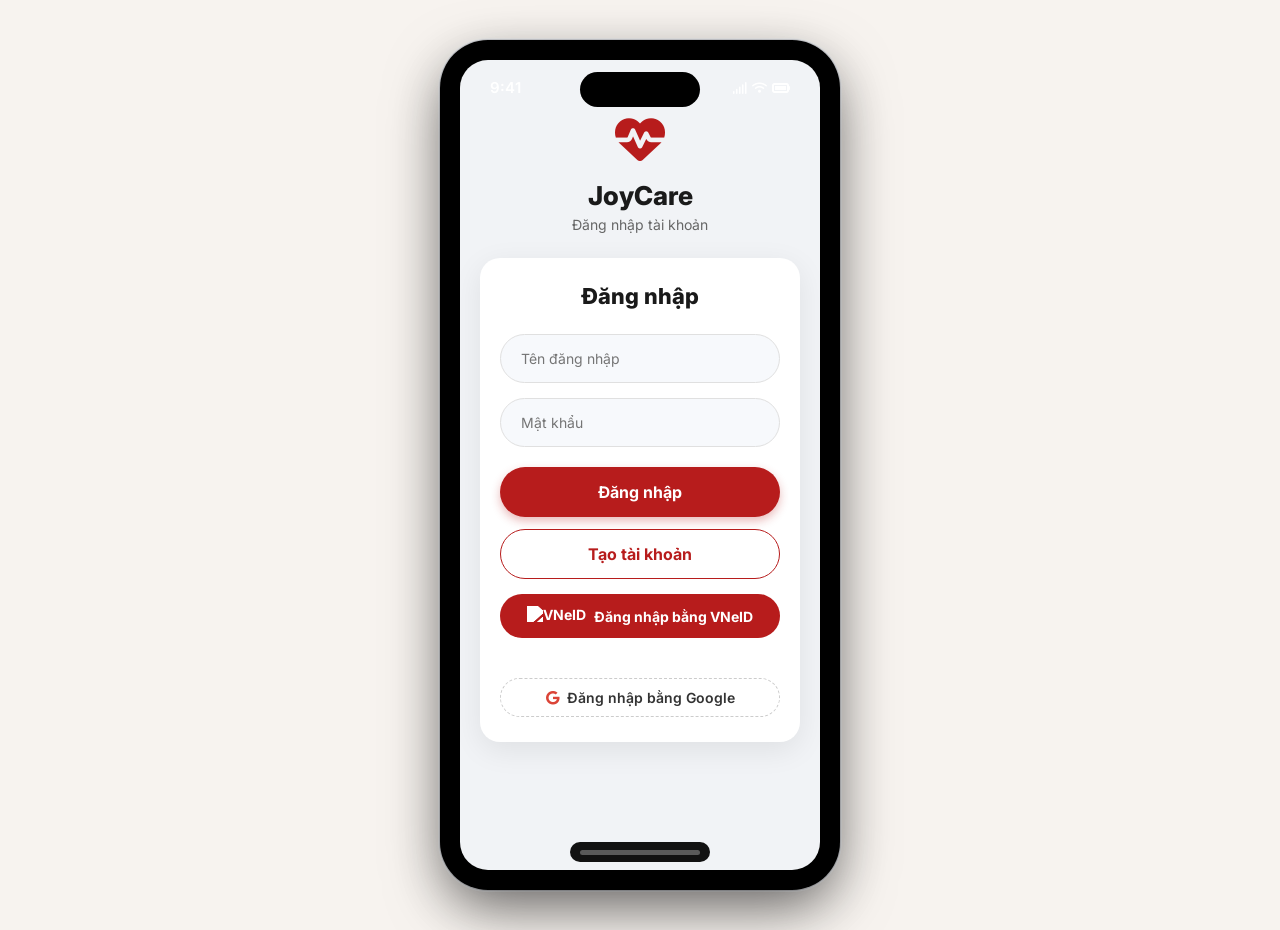
==== commit 7f5b0a44: "Add files via upload" ====
--- a/index.html
+++ b/index.html
@@ -4,7 +4,6 @@
 <head>
     <meta charset="UTF-8">
     <meta name="viewport" content="width=device-width, initial-scale=1.0, maximum-scale=1.0, user-scalable=no">
-    <base href="/">
     <title>JoyCare - Cháu Ơi</title>
     <link href="https://fonts.googleapis.com/css2?family=Inter:wght@400;500;600;700&display=swap" rel="stylesheet">
     <link rel="stylesheet" href="https://cdnjs.cloudflare.com/ajax/libs/font-awesome/6.4.0/css/all.min.css">
@@ -13,15 +12,15 @@
     <link
         href="https://fonts.googleapis.com/css2?family=Inter:wght@300;400;500;600;700;800&family=Outfit:wght@400;500;600;700;800&display=swap"
         rel="stylesheet">
-    <link rel="stylesheet" href="/css/index.css">
-    <link rel="stylesheet" href="/css/home.css">
-    <link rel="stylesheet" href="/css/booking.css">
-    <link rel="stylesheet" href="/css/tracking.css">
-    <link rel="stylesheet" href="/css/device.css">
-    <link rel="stylesheet" href="/css/login.css">
-    <link rel="stylesheet" href="/css/home-phase2.css">
-    <link rel="stylesheet" href="/css/profile.css">
-    <link rel="stylesheet" href="/css/call.css">
+    <link rel="stylesheet" href="./css/index.css">
+    <link rel="stylesheet" href="./css/home.css">
+    <link rel="stylesheet" href="./css/booking.css">
+    <link rel="stylesheet" href="./css/tracking.css">
+    <link rel="stylesheet" href="./css/device.css">
+    <link rel="stylesheet" href="./css/login.css">
+    <link rel="stylesheet" href="./css/home-phase2.css">
+    <link rel="stylesheet" href="./css/profile.css">
+    <link rel="stylesheet" href="./css/call.css">
 </head>
 
 <body>
@@ -1579,7 +1578,7 @@
         }
     </style>
 
-    <script src="/js/app.js"></script>
+    <script src="js/app.js"></script>
 </body>
 
 </html>
--- a/css/index.css
+++ b/css/index.css
@@ -0,0 +1,294 @@
+:root {
+  --bg-dark: #121212;
+  --bg-card: #1E1E1E;
+  --primary-blue: #2B5EE2;
+  --primary-orange: #FF9F0A;
+  --text-primary: #FFFFFF;
+  --text-secondary: #A0A0A0;
+  --success-green: #34C759;
+  --danger-red: #FF3B30;
+  --border-color: #2C2C2E;
+  --font-family: 'Inter', -apple-system, BlinkMacSystemFont, "Segoe UI", Roboto, sans-serif;
+  --heading-font: 'Outfit', sans-serif;
+  --bottom-nav-height: 84px;
+  /* Taller for home indicator */
+  --ios-glass: rgba(30, 30, 30, 0.75);
+  --header-grad: linear-gradient(135deg, #2151CD 0%, #173CAB 100%);
+  --call-bg: linear-gradient(160deg, #1f5f60 0%, #0b3740 50%, #05242b 100%);
+}
+
+:root.light-theme {
+  --bg-dark: #F2F2F7;
+  --bg-card: #FFFFFF;
+  --primary-blue: #007AFF;
+  --text-primary: #000000;
+  --text-secondary: #3C3C43;
+  --border-color: #D1D1D6;
+  --ios-glass: rgba(255, 255, 255, 0.85);
+  --header-grad: linear-gradient(135deg, #FFFFFF 0%, #F2F2F7 100%);
+  --call-bg: linear-gradient(160deg, #E5E5EA 0%, #F2F2F7 100%);
+}
+
+/* Base smooth transition for theme switching */
+body,
+.card,
+.screen,
+.bottom-nav,
+input,
+select,
+.header-blue,
+.active-care-card,
+.wallet-balance-card {
+  transition: all 0.3s ease;
+}
+
+* {
+  box-sizing: border-box;
+  margin: 0;
+  padding: 0;
+  font-family: var(--font-family);
+  -webkit-font-smoothing: antialiased;
+  -moz-osx-font-smoothing: grayscale;
+}
+
+h1,
+h2,
+h3,
+h4,
+h5,
+h6 {
+  font-family: var(--heading-font);
+}
+
+body {
+  background-color: var(--bg-dark);
+  color: var(--text-primary);
+  display: flex;
+  justify-content: center;
+  align-items: center;
+  min-height: 100vh;
+  margin: 0;
+}
+
+/* Mobile App Container Simulation - iOS Device Frame */
+#app-container {
+  width: 100%;
+  max-width: 393px;
+  /* iPhone 15 Pro Width */
+  height: 100vh;
+  max-height: 852px;
+  background-color: var(--bg-dark);
+  position: relative;
+  overflow: hidden;
+  box-shadow: 0 20px 60px rgba(0, 0, 0, 0.6);
+  display: flex;
+  flex-direction: column;
+  /* Simulating hardware frame if viewed on desktop */
+  border-radius: 46px;
+  border: 12px solid #000;
+}
+
+.screen {
+  flex: 1;
+  overflow-y: auto;
+  padding-bottom: var(--bottom-nav-height);
+  display: none;
+  animation: fadeIn 0.3s ease-in-out;
+}
+
+.screen.active {
+  display: block;
+}
+
+@keyframes fadeIn {
+  from {
+    opacity: 0;
+    transform: translateY(10px);
+  }
+
+  to {
+    opacity: 1;
+    transform: translateY(0);
+  }
+}
+
+/* Scrollbar Hide */
+.screen::-webkit-scrollbar {
+  display: none;
+}
+
+.screen {
+  -ms-overflow-style: none;
+  /* IE and Edge */
+  scrollbar-width: none;
+  /* Firefox */
+}
+
+/* Bottom Navigation - iOS Glassmorphism */
+.bottom-nav {
+  position: absolute;
+  bottom: 0;
+  left: 0;
+  right: 0;
+  height: var(--bottom-nav-height);
+  background-color: var(--ios-glass);
+  backdrop-filter: blur(25px);
+  -webkit-backdrop-filter: blur(25px);
+  border-top: 0.5px solid var(--border-color);
+  display: flex;
+  justify-content: space-around;
+  align-items: center;
+  z-index: 1000;
+  padding-bottom: 20px;
+  /* Space for indicator */
+}
+
+/* iOS Status Bar */
+.ios-status-bar {
+  position: absolute;
+  top: 0;
+  left: 0;
+  right: 0;
+  height: 44px;
+  z-index: 9999;
+  display: flex;
+  justify-content: space-between;
+  align-items: flex-end;
+  padding: 0 24px 10px 24px;
+  pointer-events: none;
+  color: var(--text-primary);
+  font-size: 14px;
+  font-weight: 600;
+  letter-spacing: -0.5px;
+}
+
+.ios-dynamic-island {
+  position: absolute;
+  top: 10px;
+  left: 50%;
+  transform: translateX(-50%);
+  width: 110px;
+  height: 32px;
+  background-color: #000;
+  border-radius: 20px;
+  z-index: 10000;
+}
+
+.ios-status-icons {
+  display: flex;
+  align-items: center;
+  gap: 6px;
+  font-size: 13px;
+}
+
+/* iOS Home Indicator */
+.ios-home-indicator {
+  position: absolute;
+  bottom: 8px;
+  left: 50%;
+  transform: translateX(-50%);
+  width: 134px;
+  height: 4px;
+  background-color: var(--text-primary);
+  border-radius: 10px;
+  z-index: 10001;
+  pointer-events: none;
+  opacity: 0.3;
+}
+
+.nav-item {
+  display: flex;
+  flex-direction: column;
+  align-items: center;
+  justify-content: center;
+  color: var(--text-secondary);
+  text-decoration: none;
+  font-size: 12px;
+  gap: 5px;
+  cursor: pointer;
+}
+
+.nav-item.active {
+  color: var(--primary-blue);
+}
+
+.nav-icon {
+  width: 24px;
+  height: 24px;
+}
+
+/* Helper Classes */
+.text-orange {
+  color: var(--primary-orange);
+}
+
+.text-secondary {
+  color: var(--text-secondary);
+}
+
+.fw-bold {
+  font-weight: bold;
+}
+
+.mb-1 {
+  margin-bottom: 0.25rem;
+}
+
+.mb-2 {
+  margin-bottom: 0.5rem;
+}
+
+.mb-3 {
+  margin-bottom: 1rem;
+}
+
+.mt-2 {
+  margin-top: 0.5rem;
+}
+
+.mt-3 {
+  margin-top: 1rem;
+}
+
+.p-3 {
+  padding: 1rem;
+}
+
+/* Buttons */
+.btn-primary {
+  background-color: var(--primary-orange);
+  color: #000;
+  border: none;
+  border-radius: 12px;
+  padding: 15px;
+  font-weight: 600;
+  font-size: 16px;
+  width: 100%;
+  display: flex;
+  justify-content: center;
+  align-items: center;
+  cursor: pointer;
+  transition: opacity 0.2s;
+}
+
+.btn-primary:active {
+  opacity: 0.8;
+}
+
+.btn-secondary {
+  background-color: var(--bg-card);
+  color: var(--text-primary);
+  border: 1px solid var(--border-color);
+  border-radius: 12px;
+  padding: 10px 15px;
+  font-size: 14px;
+  cursor: pointer;
+}
+
+/* Cards */
+.card {
+  background-color: var(--bg-card);
+  border-radius: 20px;
+  padding: 16px;
+  margin-bottom: 16px;
+}
--- a/css/home.css
+++ b/css/home.css
@@ -0,0 +1,385 @@
+/* Home Screen Styles */
+
+.header-blue {
+    background: var(--header-grad);
+    border-radius: 0 0 32px 32px;
+    padding: 20px 20px 85px 20px;
+    position: relative;
+    /* Removed overflow: hidden to allow the wallet card to float outside */
+    margin-bottom: 50px;
+    box-shadow: 0 10px 30px rgba(0, 0, 0, 0.1);
+}
+
+.header-patterns {
+    position: absolute;
+    top: 0;
+    left: 0;
+    right: 0;
+    bottom: 0;
+    pointer-events: none;
+    z-index: 0;
+    overflow: hidden;
+    /* Patterns stay inside the header */
+    border-radius: 0 0 32px 32px;
+}
+
+.pattern-circle {
+    position: absolute;
+    border-radius: 50%;
+    background: rgba(255, 255, 255, 0.08);
+}
+
+.pattern-1 {
+    width: 150px;
+    height: 150px;
+    top: -50px;
+    right: -30px;
+}
+
+.pattern-2 {
+    width: 80px;
+    height: 80px;
+    bottom: 20px;
+    left: -20px;
+    background: rgba(255, 255, 255, 0.05);
+}
+
+.pattern-3 {
+    width: 40px;
+    height: 40px;
+    top: 60px;
+    left: 30%;
+    background: rgba(255, 255, 255, 0.03);
+}
+
+.header-top {
+    position: relative;
+    z-index: 1;
+    display: flex;
+    align-items: center;
+    justify-content: space-between;
+    margin-bottom: 25px;
+}
+
+.user-avatar {
+    width: 45px;
+    height: 45px;
+    border-radius: 50%;
+    object-fit: cover;
+}
+
+.greeting {
+    flex: 1;
+    margin-left: 15px;
+}
+
+.greeting-sub {
+    font-size: 13px;
+    color: var(--text-secondary);
+    margin-bottom: 2px;
+}
+
+.greeting-main {
+    font-size: 18px;
+    font-weight: 700;
+    line-height: 1.2;
+    color: var(--text-primary);
+}
+
+.icon-bell {
+    background-color: var(--ios-glass);
+    backdrop-filter: blur(5px);
+    width: 42px;
+    height: 42px;
+    border-radius: 50%;
+    display: flex;
+    justify-content: center;
+    align-items: center;
+    font-size: 18px;
+    color: var(--text-primary);
+    box-shadow: 0 4px 10px rgba(0, 0, 0, 0.1);
+}
+
+/* Wallet Balance Card - iOS Glassmorphism */
+.wallet-balance-card {
+    position: absolute;
+    bottom: -32px;
+    left: 15px;
+    right: 15px;
+    background: var(--ios-glass);
+    backdrop-filter: blur(40px);
+    -webkit-backdrop-filter: blur(40px);
+    border: 1px solid var(--border-color);
+    border-radius: 24px;
+    padding: 16px 20px;
+    display: flex;
+    justify-content: space-between;
+    align-items: center;
+    box-shadow: 0 15px 35px rgba(0, 0, 0, 0.15);
+    z-index: 10;
+}
+
+.balance-item {
+    display: flex;
+    flex-direction: column;
+}
+
+.balance-divider {
+    width: 1px;
+    height: 38px;
+    background: #F0F0F0;
+    margin: 0 5px;
+}
+
+.balance-label {
+    font-size: 11px;
+    color: var(--text-secondary);
+    margin-bottom: 6px;
+    font-weight: 500;
+}
+
+.balance-value {
+    font-size: 17px;
+    font-weight: 900;
+    color: var(--text-primary);
+    display: flex;
+    align-items: center;
+    gap: 8px;
+}
+
+.balance-value span {
+    line-height: 1;
+}
+
+.balance-value i {
+    font-size: 14px;
+}
+
+.joypay-color {
+    color: #2B5EE2;
+}
+
+.joypoints-color {
+    color: #FF9F0A;
+}
+
+.btn-topup {
+    background: rgba(43, 94, 226, 0.1);
+    color: #2B5EE2;
+    border: none;
+    border-radius: 10px;
+    padding: 6px 10px;
+    font-size: 11px;
+    font-weight: 700;
+    cursor: pointer;
+}
+
+.active-care-card {
+    background: var(--bg-card);
+    border: 1px solid var(--border-color);
+    border-radius: 24px;
+    padding: 15px;
+    position: absolute;
+    bottom: -40px;
+    left: 20px;
+    right: 20px;
+    box-shadow: 0 12px 30px rgba(0, 0, 0, 0.1);
+}
+
+.care-header {
+    display: flex;
+    align-items: center;
+    margin-bottom: 15px;
+}
+
+.care-avatar-wrapper {
+    position: relative;
+}
+
+.care-avatar {
+    width: 50px;
+    height: 50px;
+    border-radius: 50%;
+    border: 2px solid var(--primary-orange);
+}
+
+.status-dot {
+    position: absolute;
+    bottom: 2px;
+    right: 2px;
+    width: 12px;
+    height: 12px;
+    background-color: var(--success-green);
+    border-radius: 50%;
+    border: 2px solid #1C51E6;
+}
+
+.care-info {
+    flex: 1;
+    margin-left: 12px;
+}
+
+.care-title {
+    font-weight: 700;
+    font-size: 15px;
+    margin-bottom: 4px;
+    color: var(--text-primary);
+}
+
+.care-desc {
+    font-size: 12px;
+    color: var(--text-secondary);
+}
+
+.smile-icon {
+    font-size: 24px;
+    color: var(--primary-orange);
+    background-color: rgba(255, 159, 10, 0.2);
+    width: 36px;
+    height: 36px;
+    border-radius: 50%;
+    display: flex;
+    align-items: center;
+    justify-content: center;
+}
+
+.btn-care-action {
+    background-color: rgba(0, 0, 0, 0.2);
+    border: none;
+    color: white;
+    width: 100%;
+    padding: 12px;
+    border-radius: 12px;
+    font-size: 13px;
+    display: flex;
+    justify-content: space-between;
+    align-items: center;
+}
+
+.home-content {
+    padding: 0 20px;
+}
+
+.about-card {
+    background-color: var(--bg-card);
+    border-radius: 20px;
+    padding: 20px;
+    margin-bottom: 25px;
+}
+
+.about-header {
+    display: flex;
+    align-items: center;
+    gap: 10px;
+    margin-bottom: 15px;
+}
+
+.about-header h3 {
+    font-size: 16px;
+    font-weight: 700;
+}
+
+.about-text {
+    font-size: 13px;
+    color: var(--text-secondary);
+    line-height: 1.5;
+    margin-bottom: 20px;
+}
+
+.section-title {
+    font-size: 18px;
+    font-weight: 700;
+    margin-bottom: 15px;
+}
+
+.services-grid {
+    display: grid;
+    grid-template-columns: 1fr 1fr;
+    gap: 15px;
+    margin-bottom: 25px;
+}
+
+.service-card {
+    background-color: var(--bg-card);
+    border-radius: 24px;
+    padding: 20px 15px;
+    text-align: center;
+    display: flex;
+    flex-direction: column;
+    align-items: center;
+    position: relative;
+    cursor: pointer;
+    box-shadow: 0 8px 24px rgba(0, 0, 0, 0.12);
+    transition: transform 0.2s cubic-bezier(0.25, 1, 0.5, 1);
+}
+
+.service-card:active {
+    transform: scale(0.96);
+}
+
+.service-icon {
+    background-color: #2A2A2A;
+    width: 52px;
+    height: 52px;
+    border-radius: 22.5%;
+    /* Apple Squircle */
+    display: flex;
+    justify-content: center;
+    align-items: center;
+    font-size: 24px;
+    margin-bottom: 12px;
+    box-shadow: 0 4px 12px rgba(0, 0, 0, 0.2);
+}
+
+.service-name {
+    font-weight: 700;
+    font-size: 14px;
+    margin-bottom: 5px;
+}
+
+.service-desc {
+    font-size: 11px;
+    color: var(--text-secondary);
+}
+
+.text-primary {
+    color: #2B5EE2 !important;
+}
+
+.text-success {
+    color: #34C759 !important;
+}
+
+.text-purple {
+    color: #AF52DE !important;
+}
+
+.text-light {
+    color: #E5E5EA !important;
+}
+
+.vip-badge {
+    position: absolute;
+    top: 0;
+    right: 0;
+    background-color: var(--primary-orange);
+    color: black;
+    font-size: 10px;
+    font-weight: 800;
+    padding: 4px 8px;
+    border-radius: 0 20px 0 10px;
+}
+
+.section-header-flex {
+    display: flex;
+    justify-content: space-between;
+    align-items: center;
+    margin-bottom: 15px;
+}
+
+.text-link {
+    color: var(--primary-blue);
+    font-size: 13px;
+    text-decoration: none;
+    font-weight: 600;
+}
--- a/css/booking.css
+++ b/css/booking.css
@@ -0,0 +1,304 @@
+/* Booking Screen Styles */
+
+.top-bar {
+    display: flex;
+    justify-content: space-between;
+    align-items: center;
+    padding: 20px;
+    margin-bottom: 10px;
+}
+
+.back-btn {
+    font-size: 20px;
+    cursor: pointer;
+}
+
+.top-bar h2 {
+    font-size: 18px;
+    font-weight: 700;
+}
+
+.booking-tabs {
+    display: flex;
+    overflow-x: auto;
+    padding: 0 20px;
+    gap: 15px;
+    margin-bottom: 20px;
+}
+
+.booking-tabs::-webkit-scrollbar {
+    display: none;
+}
+
+.tab {
+    background-color: var(--bg-card);
+    padding: 12px 20px;
+    border-radius: 20px;
+    font-size: 14px;
+    font-weight: 600;
+    white-space: nowrap;
+    display: flex;
+    align-items: center;
+    gap: 8px;
+    color: var(--text-secondary);
+    border: 1px solid transparent;
+}
+
+.tab.active {
+    background-color: rgba(52, 199, 89, 0.1);
+    color: var(--success-green);
+    border: 1px solid var(--success-green);
+}
+
+.form-card {
+    padding: 20px;
+}
+
+.form-row {
+    display: flex;
+    align-items: center;
+}
+
+.border-bottom {
+    border-bottom: 1px solid var(--border-color);
+}
+
+.pb-3 {
+    padding-bottom: 15px;
+}
+
+.py-3 {
+    padding-top: 15px;
+    padding-bottom: 15px;
+}
+
+.target-icon {
+    width: 40px;
+    height: 40px;
+    background-color: rgba(43, 94, 226, 0.2);
+    color: var(--primary-blue);
+    border-radius: 50%;
+    display: flex;
+    justify-content: center;
+    align-items: center;
+    font-size: 18px;
+    margin-right: 15px;
+}
+
+.target-info {
+    flex: 1;
+}
+
+.text-xs {
+    font-size: 11px;
+}
+
+.text-sm {
+    font-size: 13px;
+}
+
+.text-lg {
+    font-size: 18px;
+}
+
+.fs-md {
+    font-size: 16px;
+}
+
+.btn-change {
+    background-color: rgba(43, 94, 226, 0.2);
+    color: var(--primary-blue);
+    border: none;
+    border-radius: 10px;
+    padding: 8px 12px;
+    font-size: 12px;
+    font-weight: 600;
+    cursor: pointer;
+}
+
+.flex-between {
+    display: flex;
+    justify-content: space-between;
+    align-items: center;
+}
+
+.text-blue {
+    color: var(--primary-blue);
+}
+
+.input-box {
+    background-color: var(--bg-dark);
+    padding: 15px;
+    border-radius: 16px;
+    font-size: 14px;
+    font-weight: 500;
+}
+
+.flex-1 {
+    flex: 1;
+}
+
+.gap-2 {
+    gap: 10px;
+}
+
+.d-block {
+    display: block;
+}
+
+.px-2 {
+    padding-left: 10px;
+    padding-right: 10px;
+}
+
+.circle-btn {
+    width: 25px;
+    height: 25px;
+    background-color: var(--border-color);
+    border-radius: 50%;
+    display: flex;
+    justify-content: center;
+    align-items: center;
+    font-weight: bold;
+    cursor: pointer;
+    color: var(--text-primary);
+}
+
+.textarea-input {
+    width: 100%;
+    background-color: var(--bg-dark);
+    border: none;
+    border-radius: 16px;
+    padding: 15px;
+    color: var(--text-primary);
+    font-size: 14px;
+    min-height: 80px;
+    resize: none;
+    outline: none;
+}
+
+.fixed-bottom-action {
+    position: absolute;
+    /* Changed to absolute to stay inside app-container */
+    bottom: 0;
+    left: 0;
+    right: 0;
+    background-color: var(--ios-glass);
+    backdrop-filter: blur(25px);
+    -webkit-backdrop-filter: blur(25px);
+    border-top: 0.5px solid var(--border-color);
+    padding: 20px 20px 30px 20px;
+    /* Extra padding for home indicator */
+    border-radius: 20px 20px 0 0;
+    box-shadow: 0 -5px 20px rgba(0, 0, 0, 0.1);
+    max-width: 393px;
+    margin: 0 auto;
+}
+
+.btn-lock {
+    background-color: var(--border-color);
+    color: var(--text-secondary);
+    gap: 10px;
+}
+
+.btn-lock i {
+    opacity: 0.5;
+}
+
+.safe-text {
+    font-size: 11px;
+    color: var(--text-secondary);
+    text-align: center;
+    margin-top: 15px;
+    line-height: 1.4;
+}
+
+/* JoyPal Select */
+
+.match-badge {
+    background-color: rgba(255, 159, 10, 0.2);
+    color: var(--primary-orange);
+    border: 1px solid var(--primary-orange);
+    padding: 5px 10px;
+    border-radius: 10px;
+    font-size: 12px;
+    font-weight: 600;
+}
+
+.align-items-center {
+    align-items: center;
+}
+
+.joypal-card {
+    border: 1px solid transparent;
+}
+
+.joypal-card.selected {
+    border: 1px solid var(--border-color);
+}
+
+.joypal-flex {
+    display: flex;
+    gap: 15px;
+}
+
+.joypal-avatar-lg {
+    width: 70px;
+    height: 70px;
+    border-radius: 15px;
+    object-fit: cover;
+}
+
+.joypal-details {
+    flex: 1;
+}
+
+.joypal-details h3 {
+    font-size: 18px;
+    margin-bottom: 5px;
+}
+
+.badges-row {
+    display: flex;
+    gap: 8px;
+}
+
+.badge {
+    font-size: 11px;
+    padding: 4px 8px;
+    border-radius: 6px;
+    font-weight: 600;
+}
+
+.badge-vneid {
+    background-color: rgba(43, 94, 226, 0.2);
+    color: var(--primary-blue);
+}
+
+.badge-rating {
+    background-color: rgba(255, 159, 10, 0.1);
+    color: var(--text-primary);
+}
+
+.tags-row {
+    display: flex;
+    flex-wrap: wrap;
+    gap: 6px;
+    margin-top: 8px;
+}
+
+.tag {
+    background-color: var(--border-color);
+    color: var(--text-secondary);
+    padding: 4px 8px;
+    border-radius: 6px;
+    font-size: 10px;
+}
+
+.w-100 {
+    width: 100%;
+}
+
+.m-0 {
+    margin: 0;
+}
--- a/css/tracking.css
+++ b/css/tracking.css
@@ -0,0 +1,312 @@
+/* Tracking Screen */
+
+#screen-tracking {
+    position: relative;
+    height: 100%;
+}
+
+.map-bg {
+    background-color: var(--bg-dark);
+    height: 60%;
+    position: relative;
+    /* Simulate map background with a dark grid or image if available */
+    background-image: radial-gradient(var(--border-color) 1px, transparent 1px);
+    background-size: 20px 20px;
+}
+
+.tracking-top-bar {
+    position: absolute;
+    top: 0;
+    left: 0;
+    right: 0;
+    padding: 20px;
+    display: flex;
+    justify-content: space-between;
+    align-items: flex-start;
+    z-index: 10;
+    background: linear-gradient(to bottom, rgba(0, 0, 0, 0.8), transparent);
+}
+
+.tracking-title h2 {
+    font-size: 18px;
+    margin-bottom: 5px;
+}
+
+.status-live {
+    font-size: 11px;
+    display: flex;
+    align-items: center;
+    justify-content: center;
+    gap: 6px;
+    color: var(--text-secondary);
+}
+
+.dot-green {
+    width: 8px;
+    height: 8px;
+    background-color: var(--success-green);
+    border-radius: 50%;
+    box-shadow: 0 0 8px var(--success-green);
+}
+
+.map-actions {
+    position: absolute;
+    top: 80px;
+    left: 20px;
+    right: 20px;
+    display: flex;
+    justify-content: space-between;
+    align-items: flex-start;
+}
+
+.btn-map-open {
+    background-color: rgba(43, 94, 226, 0.2);
+    color: var(--primary-blue);
+    border: 1px solid var(--primary-blue);
+    padding: 8px 12px;
+    border-radius: 8px;
+    font-size: 12px;
+    font-weight: 600;
+}
+
+.map-btns-right {
+    display: flex;
+    flex-direction: column;
+    gap: 10px;
+}
+
+.round-btn {
+    width: 40px;
+    height: 40px;
+    border-radius: 50%;
+    background-color: var(--bg-card);
+    border: none;
+    font-size: 16px;
+    display: flex;
+    justify-content: center;
+    align-items: center;
+    box-shadow: 0 4px 10px rgba(0, 0, 0, 0.5);
+}
+
+.text-green {
+    color: var(--success-green);
+}
+
+/* Fake map pin for the simulation */
+.map-pin {
+    position: absolute;
+    top: 50%;
+    left: 50%;
+    transform: translate(-50%, -50%);
+    display: flex;
+    flex-direction: column;
+    align-items: center;
+}
+
+.map-pin img {
+    width: 45px;
+    height: 45px;
+    border-radius: 50%;
+    border: 2px solid white;
+    z-index: 2;
+}
+
+.pin-badge {
+    background-color: var(--primary-orange);
+    color: black;
+    width: 20px;
+    height: 20px;
+    border-radius: 50%;
+    display: flex;
+    justify-content: center;
+    align-items: center;
+    font-size: 10px;
+    position: absolute;
+    bottom: 25px;
+    right: -5px;
+    z-index: 3;
+    border: 2px solid var(--bg-dark);
+}
+
+.pin-label {
+    background-color: var(--bg-card);
+    padding: 8px 12px;
+    border-radius: 20px;
+    font-size: 11px;
+    margin-top: 10px;
+    white-space: nowrap;
+    border: 1px solid var(--border-color);
+}
+
+/* Timeline Sheet */
+.timeline-sheet {
+    position: absolute;
+    bottom: 0;
+    left: 0;
+    right: 0;
+    height: 45%;
+    background-color: var(--ios-glass);
+    backdrop-filter: blur(35px);
+    -webkit-backdrop-filter: blur(35px);
+    border-radius: 32px 32px 0 0;
+    box-shadow: 0 -10px 40px rgba(0, 0, 0, 0.1);
+    display: flex;
+    flex-direction: column;
+    z-index: 20;
+    border-top: 0.5px solid var(--border-color);
+}
+
+.sheet-header {
+    display: flex;
+    justify-content: space-between;
+    align-items: center;
+    padding: 20px;
+}
+
+.sheet-header h3 {
+    font-size: 18px;
+}
+
+.badge-dark {
+    background-color: rgba(43, 94, 226, 0.2);
+    color: var(--primary-blue);
+    padding: 5px 15px;
+    border-radius: 15px;
+    font-size: 12px;
+    font-weight: 600;
+}
+
+.timeline {
+    flex: 1;
+    overflow-y: auto;
+    padding: 0 20px 20px 20px;
+}
+
+.timeline::-webkit-scrollbar {
+    display: none;
+}
+
+.timeline-item {
+    position: relative;
+    padding-left: 30px;
+    margin-bottom: 25px;
+}
+
+.timeline-item::before {
+    content: '';
+    position: absolute;
+    left: 8px;
+    top: 5px;
+    bottom: -35px;
+    width: 2px;
+    background-color: var(--border-color);
+}
+
+.timeline-item:last-child::before {
+    display: none;
+}
+
+.tl-dot {
+    position: absolute;
+    left: 0;
+    top: 2px;
+    width: 18px;
+    height: 18px;
+    border-radius: 50%;
+    background-color: var(--bg-card);
+    border: 4px solid var(--border-color);
+    z-index: 2;
+}
+
+.tl-dot-active {
+    border-color: var(--primary-blue);
+    box-shadow: 0 0 10px rgba(43, 94, 226, 0.5);
+}
+
+.tl-time {
+    font-size: 12px;
+    color: var(--text-secondary);
+    margin-bottom: 8px;
+    font-weight: 600;
+}
+
+.active .tl-time {
+    color: var(--primary-blue);
+}
+
+.tl-card {
+    background-color: var(--bg-dark);
+    border-radius: 16px;
+    padding: 15px;
+    border: 1px solid var(--border-color);
+    color: var(--text-primary);
+}
+
+.tl-card-header {
+    font-size: 14px;
+    margin-bottom: 5px;
+    display: flex;
+    align-items: center;
+    gap: 8px;
+}
+
+.tl-card-body {
+    font-size: 13px;
+    line-height: 1.5;
+}
+
+.bg-darker {
+    background-color: #121212;
+}
+
+.opacity-70 {
+    opacity: 0.7;
+}
+
+.chat-input-area {
+    padding: 15px 20px 25px 20px;
+    /* space for home indicator */
+    background-color: transparent;
+    display: flex;
+    align-items: center;
+    gap: 15px;
+    border-top: 1px solid rgba(255, 255, 255, 0.05);
+}
+
+.btn-sos {
+    width: 40px;
+    height: 40px;
+    border-radius: 12px;
+    background-color: var(--danger-red);
+    color: white;
+    border: none;
+    font-size: 18px;
+    display: flex;
+    justify-content: center;
+    align-items: center;
+    box-shadow: 0 0 15px rgba(255, 59, 48, 0.4);
+}
+
+.input-wrapper {
+    position: relative;
+    display: flex;
+    align-items: center;
+}
+
+.chat-input {
+    width: 100%;
+    background-color: #2A2A2A;
+    border: none;
+    padding: 12px 45px 12px 15px;
+    border-radius: 20px;
+    color: white;
+    font-size: 13px;
+    outline: none;
+}
+
+.send-btn {
+    position: absolute;
+    right: 15px;
+    font-size: 16px;
+    cursor: pointer;
+}
--- a/css/device.css
+++ b/css/device.css
@@ -0,0 +1,113 @@
+/* Device Frame Simulation (iPhone 15 Pro) */
+
+body {
+    background-color: #f7f3ef;
+    /* Clean warm off-white background for presentation */
+    display: flex;
+    justify-content: center;
+    align-items: center;
+    min-height: 100vh;
+    margin: 0;
+}
+
+#device-frame {
+    width: 400px;
+    height: 850px;
+    padding: 8px;
+    /* Thinner bezel */
+    /* Device bezel color */
+    background: #000000;
+    border-radius: 48px;
+    /* Simulating very subtle thin metallic outer edge */
+    box-shadow:
+        0 0 0 1px #cfd0d4,
+        /* Thin outer edge */
+        0 0 0 2px #eeeeee,
+        /* highlight shine */
+        0 20px 50px rgba(0, 0, 0, 0.1);
+    /* Soft premium drop shadow */
+    display: flex;
+    justify-content: center;
+    align-items: center;
+    position: relative;
+    margin: 40px auto;
+}
+
+#app-container {
+    width: 100%;
+    height: 100%;
+    background-color: var(--bg-dark);
+    border-radius: 40px;
+    position: relative;
+    overflow: hidden;
+    display: flex;
+    flex-direction: column;
+}
+
+/* Dynamic Island */
+.dynamic-island {
+    position: absolute;
+    top: 12px;
+    left: 50%;
+    transform: translateX(-50%);
+    width: 120px;
+    height: 35px;
+    background-color: #000000;
+    border-radius: 20px;
+    z-index: 10000;
+}
+
+/* Status Bar */
+.status-bar {
+    position: absolute;
+    top: 0;
+    left: 0;
+    right: 0;
+    height: 50px;
+    display: flex;
+    justify-content: space-between;
+    align-items: center;
+    padding: 0 30px;
+    font-size: 15px;
+    font-weight: 600;
+    color: white;
+    z-index: 9999;
+    pointer-events: none;
+}
+
+.status-left {
+    margin-top: 5px;
+}
+
+.status-right {
+    display: flex;
+    gap: 5px;
+    margin-top: 5px;
+    align-items: center;
+}
+
+/* Home Indicator */
+.home-indicator {
+    position: absolute;
+    bottom: 8px;
+    left: 50%;
+    transform: translateX(-50%);
+    width: 140px;
+    height: 5px;
+    background-color: white;
+    border-radius: 10px;
+    z-index: 9999;
+}
+
+/* Adjust screens to account for safe areas */
+.screen {
+    padding-top: 50px;
+    /* Status bar space */
+    padding-bottom: calc(var(--bottom-nav-height) + 20px);
+    /* Home indicator space */
+}
+
+/* Hide bottom nav on login screen */
+#screen-login {
+    padding-bottom: 20px;
+}
--- a/css/login.css
+++ b/css/login.css
@@ -0,0 +1,262 @@
+/* Login Screen Styles (Trang Nguyen UI Inspiration) */
+
+#screen-login {
+    background-color: #f1f3f6;
+    /* Lighter background to make white card pop */
+    min-height: 100%;
+    /* No display: flex here to prevent overlap when inactive */
+    flex-direction: column;
+    padding: 0 20px;
+    padding-top: 50px;
+    justify-content: center;
+}
+
+#screen-login.active {
+    display: flex;
+    /* Only flex when active */
+}
+
+#screen-vneid {
+    background-color: var(--bg-dark);
+    min-height: 100%;
+}
+
+.login-header {
+    margin-bottom: 25px;
+    text-align: center;
+}
+
+.login-logo {
+    font-size: 50px;
+    color: #b71c1c;
+    /* Red */
+    margin-bottom: 10px;
+}
+
+.login-title {
+    font-size: 26px;
+    font-weight: 800;
+    color: #1a1a1a;
+    margin-bottom: 5px;
+}
+
+.login-subtitle {
+    font-size: 14px;
+    color: #666;
+}
+
+.login-card {
+    background-color: white;
+    border-radius: 20px;
+    padding: 25px 20px;
+    box-shadow: 0 8px 30px rgba(0, 0, 0, 0.08);
+    display: flex;
+    flex-direction: column;
+}
+
+.login-card-title {
+    font-size: 22px;
+    font-weight: 800;
+    color: #1a1a1a;
+    text-align: center;
+    margin-bottom: 25px;
+}
+
+.login-form {
+    display: flex;
+    flex-direction: column;
+    gap: 15px;
+    margin-bottom: 20px;
+}
+
+.login-input-wrapper {
+    position: relative;
+    width: 100%;
+}
+
+.login-input {
+    width: 100%;
+    background-color: #f7f9fc;
+    border: 1px solid #e0e0e0;
+    color: #333;
+    border-radius: 25px;
+    padding: 15px 20px;
+    font-size: 14px;
+    outline: none;
+    transition: 0.2s;
+}
+
+.login-input:focus {
+    border-color: #b71c1c;
+    background-color: white;
+}
+
+.password-eye {
+    position: absolute;
+    right: 15px;
+    top: 50%;
+    transform: translateY(-50%);
+    color: #888;
+    cursor: pointer;
+}
+
+.remember-wrapper {
+    display: flex;
+    align-items: center;
+    gap: 8px;
+    padding-left: 5px;
+    margin-bottom: 20px;
+}
+
+.remember-wrapper input[type="checkbox"] {
+    width: 16px;
+    height: 16px;
+    accent-color: #b71c1c;
+}
+
+.remember-label {
+    font-size: 13px;
+    color: #555;
+    font-weight: 500;
+}
+
+.btn-login-main {
+    background-color: #b71c1c;
+    color: white;
+    border: none;
+    border-radius: 25px;
+    padding: 15px;
+    font-size: 16px;
+    font-weight: 700;
+    cursor: pointer;
+    box-shadow: 0 4px 10px rgba(183, 28, 28, 0.3);
+    margin-bottom: 12px;
+}
+
+.btn-login-outline {
+    background-color: white;
+    color: #b71c1c;
+    border: 1px solid #b71c1c;
+    border-radius: 25px;
+    padding: 14px;
+    font-size: 16px;
+    font-weight: 700;
+    cursor: pointer;
+}
+
+.google-login-link {
+    display: flex;
+    justify-content: center;
+    align-items: center;
+    gap: 8px;
+    color: #333;
+    text-decoration: none;
+    font-size: 14px;
+    font-weight: 600;
+    margin-top: 20px;
+    padding: 10px;
+    border: 1px dashed #ccc;
+    border-radius: 20px;
+}
+
+.google-icon {
+    color: #DB4437;
+}
+
+/* VNeID Modal Simulation (from old design, moved to separate screen) */
+.vneid-overlay {
+    position: absolute;
+    top: 0;
+    left: 0;
+    right: 0;
+    bottom: 0;
+    background-color: rgba(0, 0, 0, 0.9);
+    z-index: 10001;
+    display: none;
+    flex-direction: column;
+    align-items: center;
+    justify-content: center;
+    padding: 30px;
+    text-align: center;
+    animation: fadeIn 0.3s ease;
+}
+
+.vneid-overlay.active {
+    display: flex;
+}
+
+.vneid-icon {
+    font-size: 50px;
+    color: var(--primary-blue);
+    margin-bottom: 20px;
+    background-color: rgba(43, 94, 226, 0.2);
+    width: 100px;
+    height: 100px;
+    border-radius: 50%;
+    display: flex;
+    justify-content: center;
+    align-items: center;
+}
+
+.vneid-title {
+    font-size: 22px;
+    font-weight: bold;
+    margin-bottom: 15px;
+}
+
+.vneid-desc {
+    font-size: 14px;
+    color: var(--text-secondary);
+    margin-bottom: 30px;
+    line-height: 1.5;
+}
+
+.vneid-scan-box {
+    width: 250px;
+    height: 150px;
+    border: 2px dashed var(--primary-blue);
+    border-radius: 15px;
+    margin-bottom: 30px;
+    display: flex;
+    justify-content: center;
+    align-items: center;
+    color: var(--primary-blue);
+    font-size: 14px;
+    position: relative;
+    overflow: hidden;
+}
+
+.scan-line {
+    position: absolute;
+    top: 0;
+    left: 0;
+    right: 0;
+    height: 2px;
+    background-color: var(--primary-blue);
+    box-shadow: 0 0 10px var(--primary-blue);
+    animation: scan 2s infinite ease-in-out;
+}
+
+@keyframes scan {
+    0% {
+        top: 0;
+    }
+
+    50% {
+        top: 100%;
+    }
+
+    100% {
+        top: 0;
+    }
+}
+
+@keyframes scanNfc {
+    0% {
+        top: 0;
+    }
+
+    100% {
+        top: 100%;
+    }
+}
--- a/css/home-phase2.css
+++ b/css/home-phase2.css
@@ -0,0 +1,117 @@
+/* Additional Home Screen Phase 2 Styles */
+
+/* Carousel */
+.home-carousel {
+    display: flex;
+    overflow-x: auto;
+    gap: 15px;
+    padding-bottom: 10px;
+    margin-bottom: 25px;
+}
+
+.home-carousel::-webkit-scrollbar {
+    display: none;
+}
+
+.carousel-item {
+    min-width: 250px;
+    height: 140px;
+    border-radius: 20px;
+    background-size: cover;
+    background-position: center;
+    position: relative;
+    overflow: hidden;
+}
+
+.carousel-content {
+    position: absolute;
+    bottom: 0;
+    left: 0;
+    right: 0;
+    padding: 15px;
+    background: linear-gradient(transparent, rgba(0, 0, 0, 0.9));
+    color: white;
+}
+
+.carousel-title {
+    font-size: 14px;
+    font-weight: bold;
+}
+
+/* Promo Banner */
+.promo-banner {
+    background: linear-gradient(45deg, var(--primary-orange), #FF2A54);
+    border-radius: 20px;
+    padding: 20px;
+    margin-bottom: 25px;
+    color: white;
+    display: flex;
+    align-items: center;
+    justify-content: space-between;
+}
+
+.promo-info h3 {
+    font-size: 18px;
+    font-weight: 800;
+    margin-bottom: 5px;
+}
+
+.promo-info p {
+    font-size: 13px;
+    opacity: 0.9;
+}
+
+.btn-promo-claim {
+    background-color: white;
+    color: #FF2A54;
+    border: none;
+    border-radius: 12px;
+    padding: 8px 15px;
+    font-weight: bold;
+    font-size: 12px;
+}
+
+/* Service Prices */
+.service-price {
+    font-size: 12px;
+    font-weight: 700;
+    color: var(--primary-orange);
+    margin-top: 8px;
+}
+
+/* Modern Service Icon Gradients */
+.service-icon-hospital {
+    background: linear-gradient(135deg, #2196F3, #0D47A1) !important;
+    box-shadow: 0 4px 14px rgba(33, 150, 243, 0.4) !important;
+    color: white !important;
+}
+
+.service-icon-vip {
+    background: linear-gradient(135deg, #FFB300, #E65100) !important;
+    box-shadow: 0 4px 14px rgba(255, 179, 0, 0.4) !important;
+    color: white !important;
+}
+
+.service-icon-home {
+    background: linear-gradient(135deg, #E91E63, #880E4F) !important;
+    box-shadow: 0 4px 14px rgba(233, 30, 99, 0.4) !important;
+    color: white !important;
+}
+
+.service-icon-tech {
+    background: linear-gradient(135deg, #9C27B0, #4A148C) !important;
+    box-shadow: 0 4px 14px rgba(156, 39, 176, 0.4) !important;
+    color: white !important;
+}
+
+.service-icon-event {
+    background: linear-gradient(135deg, #00BCD4, #006064) !important;
+    box-shadow: 0 4px 14px rgba(0, 188, 212, 0.4) !important;
+    color: white !important;
+}
+
+.service-icon-meal {
+    background: linear-gradient(135deg, #4CAF50, #1B5E20) !important;
+    box-shadow: 0 4px 14px rgba(76, 175, 80, 0.4) !important;
+    color: white !important;
+}
--- a/css/profile.css
+++ b/css/profile.css
@@ -0,0 +1,94 @@
+/* Profile Screen (Grab/Be Style) */
+
+.profile-header {
+    display: flex;
+    align-items: center;
+    padding: 20px;
+    background-color: var(--bg-card);
+    border-bottom: 1px solid var(--border-color);
+}
+
+.profile-avatar {
+    width: 60px;
+    height: 60px;
+    border-radius: 50%;
+    margin-right: 15px;
+}
+
+.profile-info h2 {
+    font-size: 20px;
+    margin-bottom: 5px;
+    color: var(--text-primary);
+}
+
+.profile-info .badge {
+    background-color: rgba(255, 159, 10, 0.2);
+    color: var(--primary-orange);
+    font-size: 11px;
+    padding: 3px 8px;
+    border-radius: 10px;
+}
+
+.profile-section {
+    padding: 20px;
+}
+
+.menu-list {
+    background-color: var(--bg-card);
+    border-radius: 20px;
+    overflow: hidden;
+    margin-bottom: 20px;
+}
+
+.menu-item {
+    display: flex;
+    align-items: center;
+    padding: 16px 20px;
+    border-bottom: 1px solid var(--border-color);
+    cursor: pointer;
+}
+
+.menu-item:last-child {
+    border-bottom: none;
+}
+
+.menu-icon {
+    width: 30px;
+    height: 30px;
+    border-radius: 10px;
+    display: flex;
+    justify-content: center;
+    align-items: center;
+    margin-right: 15px;
+    font-size: 14px;
+}
+
+.menu-text {
+    flex: 1;
+    font-size: 15px;
+    font-weight: 500;
+    color: var(--text-primary);
+}
+
+.menu-arrow {
+    color: var(--text-secondary);
+}
+
+.wallet-card {
+    background: var(--header-grad);
+    border: 1px solid var(--border-color);
+    border-radius: 20px;
+    padding: 20px;
+    margin-bottom: 20px;
+    display: flex;
+    justify-content: space-between;
+    align-items: center;
+    color: var(--text-primary);
+    box-shadow: 0 10px 25px rgba(0, 0, 0, 0.1);
+}
+
+.wallet-balance {
+    font-size: 24px;
+    font-weight: bold;
+    margin-top: 5px;
+}
--- a/css/call.css
+++ b/css/call.css
@@ -0,0 +1,181 @@
+/* call.css - iOS 17 Style Call Screen */
+
+#screen-call {
+    display: none;
+    flex-direction: column;
+    height: 100vh;
+    width: 100%;
+    /* Approximation of the iOS 17 contact poster gradient for this specific image */
+    background: var(--call-bg);
+    color: var(--text-primary);
+    font-family: -apple-system, BlinkMacSystemFont, "Segoe UI", Roboto, Helvetica, Arial, sans-serif;
+    position: relative;
+    overflow: hidden;
+}
+
+#screen-call.active {
+    display: flex;
+}
+
+/* Header Area (Time & Number) */
+.call-header {
+    text-align: center;
+    margin-top: 80px;
+    padding: 0 20px;
+}
+
+.call-time {
+    font-size: 16px;
+    font-weight: 400;
+    opacity: 0.8;
+    margin-bottom: 5px;
+    letter-spacing: 0.5px;
+}
+
+.call-number {
+    font-size: 34px;
+    font-weight: 400;
+    margin-bottom: 30px;
+    letter-spacing: 0.5px;
+}
+
+/* Translation Area */
+.call-translation-container {
+    flex: 1;
+    display: flex;
+    flex-direction: column;
+    justify-content: flex-start;
+    padding: 0 20px;
+}
+
+.translation-bubble-group {
+    margin-bottom: 15px;
+}
+
+.translation-context {
+    font-size: 12px;
+    color: var(--text-secondary);
+    margin-bottom: 5px;
+    padding-left: 10px;
+}
+
+.translation-bubble {
+    background: var(--ios-glass);
+    backdrop-filter: blur(10px);
+    -webkit-backdrop-filter: blur(10px);
+    border-radius: 20px;
+    padding: 16px;
+    font-size: 18px;
+    line-height: 1.3;
+    border: 1px solid var(--border-color);
+    position: relative;
+    max-width: 90%;
+    color: var(--text-primary);
+}
+
+.translation-bubble.primary {
+    background: rgba(255, 255, 255, 0.15);
+}
+
+.translation-bubble.secondary {
+    background: rgba(255, 255, 255, 0.2);
+}
+
+.translation-bubble::after {
+    content: '';
+    position: absolute;
+    bottom: -2px;
+    right: -10px;
+    border-width: 15px 15px 0 0;
+    border-style: solid;
+    border-color: rgba(255, 255, 255, 0.2) transparent transparent transparent;
+    border-bottom-right-radius: 50%;
+    z-index: -1;
+    display: none;
+    /* optional tail */
+}
+
+/* Highlighted text inside the bubble */
+.translation-highlight {
+    color: #4cd964;
+    /* iOS green tint, or light blue if preferred */
+    color: #64d2ff;
+}
+
+/* Translating Status Button */
+.translating-status-btn {
+    align-self: center;
+    background: var(--ios-glass);
+    backdrop-filter: blur(10px);
+    border: none;
+    color: var(--text-primary);
+    padding: 8px 16px;
+    border-radius: 20px;
+    font-size: 12px;
+    display: flex;
+    align-items: center;
+    gap: 6px;
+    margin-top: 20px;
+}
+
+.translating-status-btn i {
+    font-size: 11px;
+}
+
+/* Call Controls Grid */
+.call-controls-grid {
+    display: grid;
+    grid-template-columns: repeat(3, 1fr);
+    grid-gap: 20px 15px;
+    padding: 0 40px;
+    margin-bottom: 70px;
+    justify-items: center;
+}
+
+.call-btn-wrapper {
+    display: flex;
+    flex-direction: column;
+    align-items: center;
+    gap: 8px;
+}
+
+.call-btn {
+    width: 68px;
+    height: 68px;
+    border-radius: 50%;
+    border: none;
+    display: flex;
+    align-items: center;
+    justify-content: center;
+    font-size: 26px;
+    cursor: pointer;
+    transition: all 0.2s ease;
+}
+
+.call-btn.btn-glass {
+    background: var(--ios-glass);
+    backdrop-filter: blur(10px);
+    -webkit-backdrop-filter: blur(10px);
+    color: var(--text-primary);
+}
+
+.call-btn.btn-active {
+    background: white;
+    color: #1a1a1a;
+}
+
+.call-btn.btn-end {
+    background: #ff3b30;
+    color: white;
+}
+
+.call-btn i {
+    font-size: 26px;
+    /* Ensure icon sizes match iOS closely */
+}
+
+.call-btn-label {
+    font-size: 12px;
+    color: var(--text-primary);
+    font-weight: 400;
+}
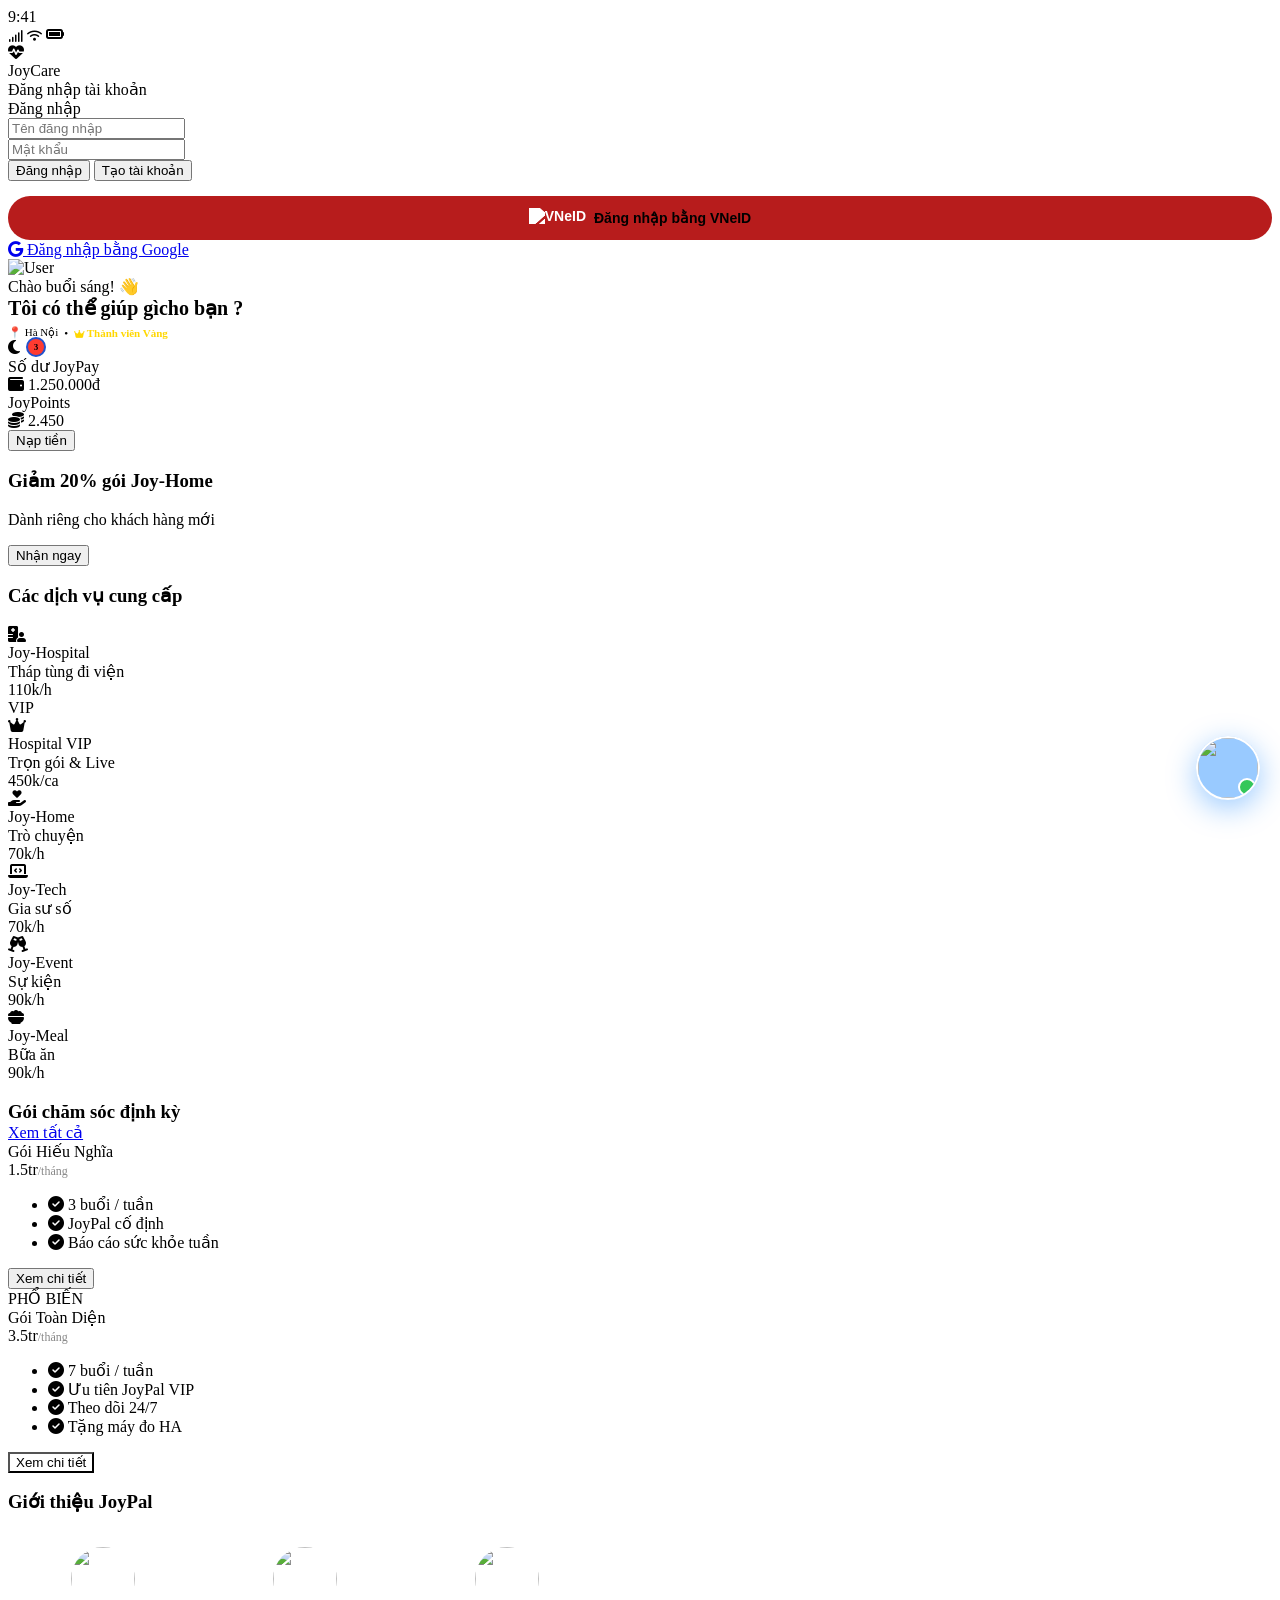
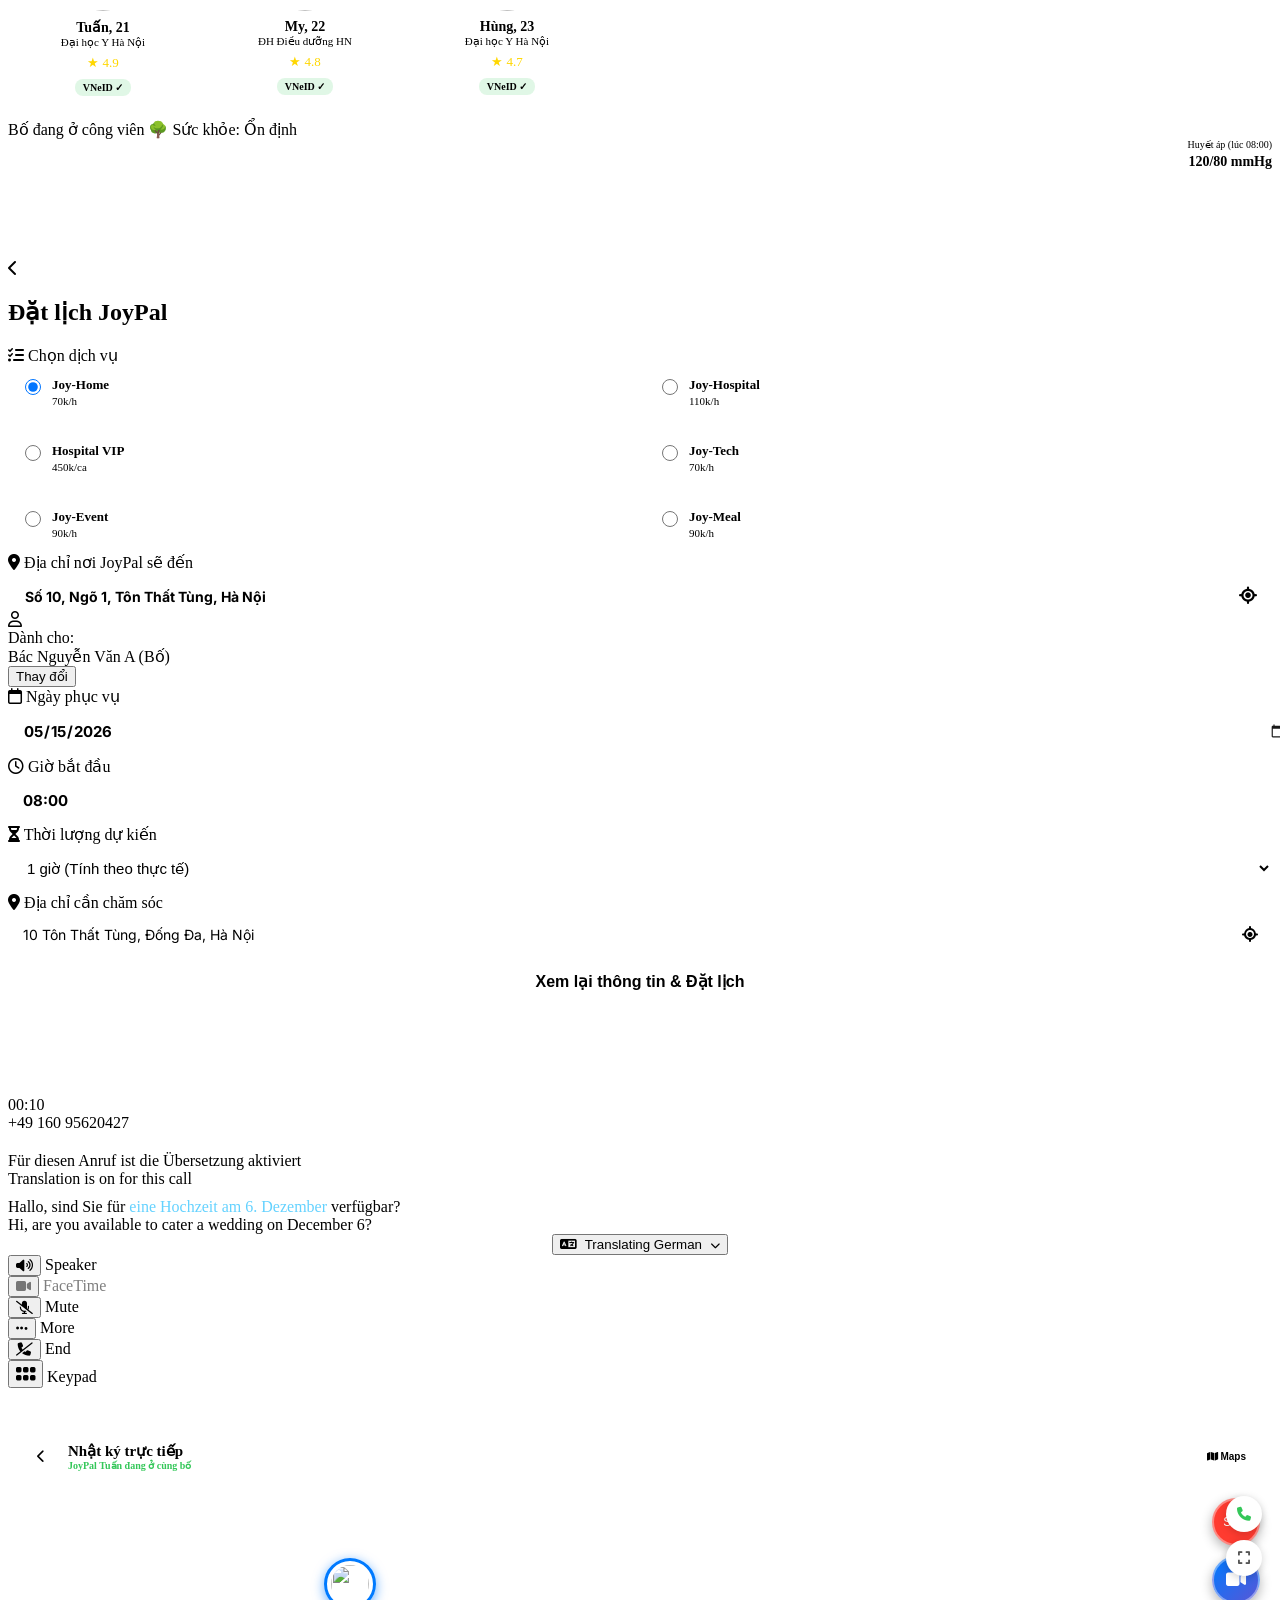
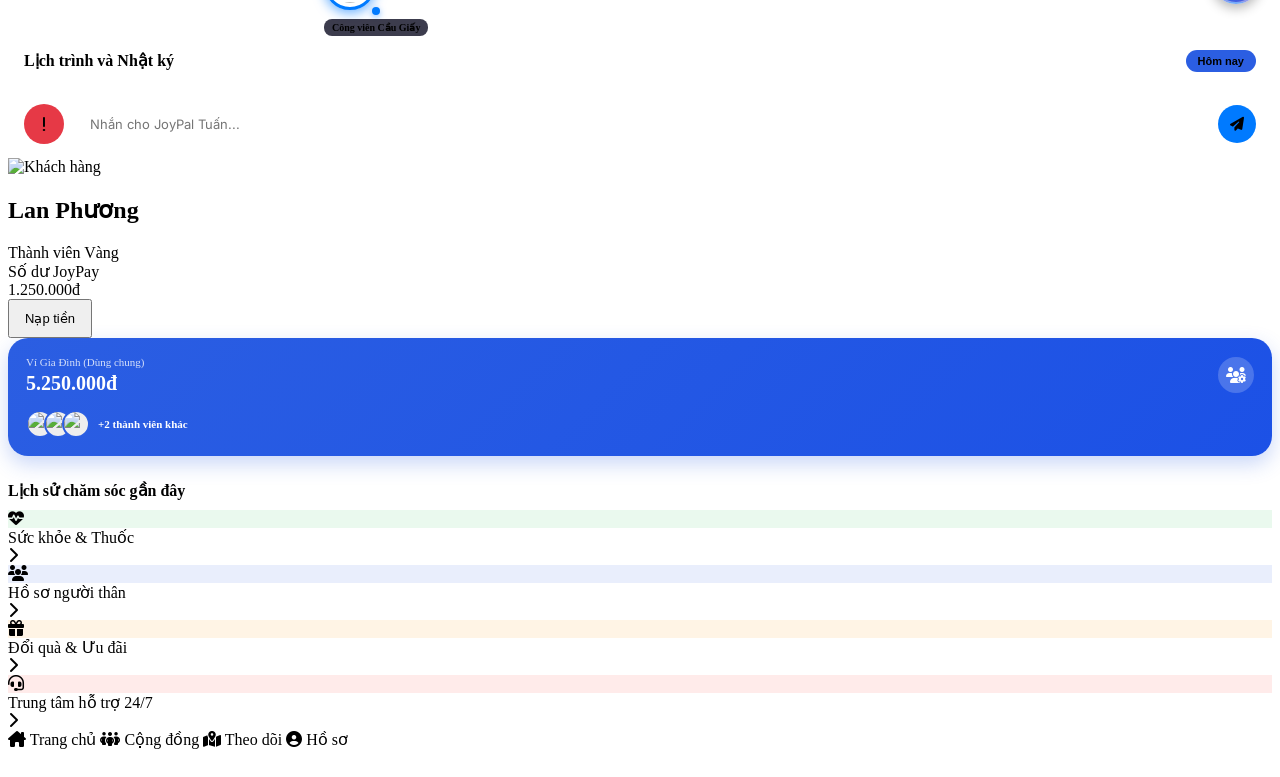
==== commit 64ebe196: "Add files via upload" ====
--- a/index.html
+++ b/index.html
@@ -12,16 +12,18 @@
     <link
         href="https://fonts.googleapis.com/css2?family=Inter:wght@300;400;500;600;700;800&family=Outfit:wght@400;500;600;700;800&display=swap"
         rel="stylesheet">
-    <link rel="stylesheet" href="./css/index.css">
-    <link rel="stylesheet" href="./css/home.css">
-    <link rel="stylesheet" href="./css/booking.css">
-    <link rel="stylesheet" href="./css/tracking.css">
-    <link rel="stylesheet" href="./css/device.css">
-    <link rel="stylesheet" href="./css/login.css">
-    <link rel="stylesheet" href="./css/home-phase2.css">
-    <link rel="stylesheet" href="./css/profile.css">
-    <link rel="stylesheet" href="./css/call.css">
+    <link rel="stylesheet" href="css/index.css">
+    <link rel="stylesheet" href="css/home.css">
+    <link rel="stylesheet" href="css/booking.css">
+    <link rel="stylesheet" href="css/tracking.css">
+    <link rel="stylesheet" href="css/device.css">
+    <link rel="stylesheet" href="css/login.css">
+    <link rel="stylesheet" href="css/home-phase2.css">
+    <link rel="stylesheet" href="css/profile.css">
+    <link rel="stylesheet" href="css/call.css">
+    <link rel="stylesheet" href="css/health.css">
 </head>
+
 
 <body>
 
@@ -58,6 +60,8 @@
                     <button class="btn-login-main" onclick="app.navigate('home')">Đăng nhập</button>
                     <button class="btn-login-outline" onclick="app.navigate('register')">Tạo tài khoản</button>
 
+
+
                     <div style="margin-top: 15px;">
                         <button onclick="app.showVNeIDScan()"
                             style="width: 100%; background: #b71c1c; color: var(--text-primary); border: none; border-radius: 25px; padding: 12px; font-size: 14px; font-weight: bold; cursor: pointer; display: flex; align-items: center; justify-content: center; gap: 8px;">
@@ -67,7 +71,6 @@
                         </button>
                     </div>
 
-                    <div class="divider">Hoặc</div>
                     <a href="#" onclick="app.navigate('home')" class="google-login-link">
                         <i class="fa-brands fa-google google-icon"></i> Đăng nhập bằng Google
                     </a>
@@ -114,8 +117,8 @@
                             <div class="greeting-sub">Chào buổi sáng! 👋</div>
                             <div class="greeting-main"
                                 style="color: var(--text-primary); font-size: 20px; font-weight: 800; line-height: 1.2;">
-                                JoyCare có
-                                thể giúp gì<br>cho bạn hôm nay?</div>
+                                Tôi có
+                                thể giúp gìcho bạn ?</div>
                             <div
                                 style="font-size:11px;color: var(--text-secondary);margin-top:6px;display:flex;align-items:center;gap:6px;">
                                 <span>📍 Hà Nội</span>
@@ -158,6 +161,9 @@
                         <button class="btn-topup">Nạp tiền</button>
                     </div>
                 </div>
+
+                <!-- SOS Global Button Removed - now embedded in specific screens -->
+
 
                 <!-- Notification Panel -->
                 <div id="notif-panel"
@@ -302,6 +308,39 @@
                             <div class="service-name">Joy-Meal</div>
                             <div class="service-desc">Bữa ăn</div>
                             <div class="service-price">90k/h</div>
+                        </div>
+                    </div>
+
+                    <!-- New: Care Packages Section -->
+                    <div class="section-header-flex mt-4">
+                        <h3 class="section-title" style="margin-bottom: 0;">Gói chăm sóc định kỳ</h3>
+                        <a href="#" class="text-link">Xem tất cả</a>
+                    </div>
+                    <div class="packages-scroll">
+                        <div class="package-card" onclick="app.showServiceDetail('basic')">
+                            <div class="package-title">Gói Hiếu Nghĩa</div>
+                            <div class="package-price">1.5tr<span style="font-size: 12px; color: #888;">/tháng</span>
+                            </div>
+                            <ul class="package-features">
+                                <li><i class="fa-solid fa-circle-check"></i> 3 buổi / tuần</li>
+                                <li><i class="fa-solid fa-circle-check"></i> JoyPal cố định</li>
+                                <li><i class="fa-solid fa-circle-check"></i> Báo cáo sức khỏe tuần</li>
+                            </ul>
+                            <button class="btn-package">Xem chi tiết</button>
+                        </div>
+                        <div class="package-card premium" onclick="app.showServiceDetail('premium')">
+                            <div class="package-tag">PHỔ BIẾN</div>
+                            <div class="package-title">Gói Toàn Diện</div>
+                            <div class="package-price">3.5tr<span style="font-size: 12px; color: #888;">/tháng</span>
+                            </div>
+                            <ul class="package-features">
+                                <li><i class="fa-solid fa-circle-check"></i> 7 buổi / tuần</li>
+                                <li><i class="fa-solid fa-circle-check"></i> Ưu tiên JoyPal VIP</li>
+                                <li><i class="fa-solid fa-circle-check"></i> Theo dõi 24/7</li>
+                                <li><i class="fa-solid fa-circle-check"></i> Tặng máy đo HA</li>
+                            </ul>
+                            <button class="btn-package" style="background: var(--primary-orange); color: black;">Xem chi
+                                tiết</button>
                         </div>
                     </div>
 
@@ -346,7 +385,25 @@
                                     ✓</span></div>
                         </div>
                     </div>
-                </div>
+
+                    <!-- New: Short Health Access Card on Home -->
+                    <div class="health-status-card mt-4" onclick="app.navigate('health')"
+                        style="cursor: pointer; margin-bottom: 90px;">
+                        <div class="health-status-main">
+                            <span class="health-status-title">Bố đang ở công viên 🌳</span>
+                            <span class="health-status-value">Sức khỏe: <span style="color: var(--success-green);">Ổn
+                                    định</span></span>
+                        </div>
+                        <div style="text-align: right;">
+                            <div style="font-size: 10px; color: var(--text-secondary); margin-bottom: 4px;">Huyết áp
+                                (lúc 08:00)</div>
+                            <div style="font-size: 14px; font-weight: 800; color: var(--text-primary);">120/80 mmHg
+                            </div>
+                        </div>
+                    </div>
+
+                </div>
+
 
                 <!-- Service Detail Modal -->
                 <div class="vneid-overlay" id="service-modal" style="z-index: 10002; display: none;">
@@ -371,7 +428,8 @@
                         </div>
                         <div
                             style="padding: 15px 20px; background-color: var(--bg-dark); border-top: 1px solid var(--border-color);">
-                            <button class="btn-primary" onclick="app.closeServiceDetail(); app.navigate('booking')">Đặt
+                            <button id="modal-service-btn" class="btn-primary"
+                                onclick="app.closeServiceDetail(); app.navigate('booking')">Đặt
                                 lịch dịch vụ này</button>
                         </div>
                     </div>
@@ -668,15 +726,15 @@
                     <div class="card joypal-card selected"
                         style="margin-bottom: 30px; text-align: left; padding: 25px 20px;">
                         <div class="joypal-flex" style="flex-direction: column; align-items: center;">
-                            <img src="https://i.pravatar.cc/150?img=11" class="joypal-avatar-lg"
+                            <img id="matched-avatar" src="https://i.pravatar.cc/150?img=11" class="joypal-avatar-lg"
                                 style="width: 100px; height: 100px; margin-bottom: 15px;" alt="Tuấn">
-                            <h2 style="margin-bottom: 5px;">JoyPal Tuấn, 21</h2>
-                            <div class="text-secondary text-sm mb-3">Đại học Y Hà Nội (Năm 3)</div>
+                            <h2 id="matched-name" style="margin-bottom: 5px;">JoyPal Tuấn, 21</h2>
+                            <div id="matched-school" class="text-secondary text-sm mb-3">Đại học Y Hà Nội (Năm 3)</div>
 
                             <div class="badges-row mb-4" style="justify-content: center;">
                                 <span class="badge badge-vneid" style="font-size: 13px; padding: 6px 12px;"><i
                                         class="fa-solid fa-shield-halved"></i> VNeID ✓</span>
-                                <span class="badge badge-rating"
+                                <span id="matched-rating" class="badge badge-rating"
                                     style="font-size: 13px; padding: 6px 12px; background: var(--bg-card);"><i
                                         class="fa-solid fa-star text-orange"></i> 4.9 (120+)</span>
                             </div>
@@ -684,11 +742,11 @@
                             <div style="width: 100%; border-top: 1px solid var(--border-color); margin-bottom: 15px;">
                             </div>
 
-                            <div style="width: 100%; text-align: left;">
+                            <div id="matched-reasons-container" style="width: 100%; text-align: left;">
                                 <span
                                     style="font-size: 13px; color: var(--text-secondary); margin-bottom: 8px; display: block;">Lý
-                                    do phù hợp với Bác Nguyễn Văn A:</span>
-                                <div class="tags-row" style="flex-wrap: wrap;">
+                                    do phù hợp với Người thân:</span>
+                                <div id="matched-tags" class="tags-row" style="flex-wrap: wrap;">
                                     <span class="tag"
                                         style="background: rgba(52, 199, 89, 0.2); color: var(--success-green);">Biết sơ
                                         cứu Y tế cơ bản</span>
@@ -1027,13 +1085,13 @@
                 </div>
             </div>
 
-            <!-- 4. Live Tracking Screen (redesigned to match reference image) -->
+            <!-- 4. Live Tracking Screen -->
             <div id="screen-tracking" class="screen"
-                style="display: flex; flex-direction: column; background: #1a1a2e; overflow: hidden; padding: 0 !important;">
+                style="display: flex; flex-direction: column; background: var(--bg-dark); overflow: hidden; padding: 0 !important;">
 
                 <!-- No-booking gate overlay -->
                 <div id="tracking-no-booking-gate"
-                    style="display:none;position:absolute;inset:0;z-index:100;background:var(--bg-dark);flex-direction:column;align-items:center;justify-content:center;gap:20px;">
+                    style="display:none;position:absolute;inset:0;z-index:2000;background:var(--bg-dark);flex-direction:column;align-items:center;justify-content:center;gap:20px;">
                     <div
                         style="width:80px;height:80px;border-radius:50%;background:rgba(255,149,0,0.12);border:2px solid rgba(255,149,0,0.3);display:flex;align-items:center;justify-content:center;">
                         <i class="fa-solid fa-calendar-xmark" style="font-size:34px;color:#FF9500;"></i>
@@ -1044,39 +1102,49 @@
                         <div style="color: var(--text-secondary);font-size:13px;line-height:1.6;">Bạn phải đặt lịch mới
                             có thể theo dõi</div>
                     </div>
-                    <button onclick="app.navigate('booking')"
-                        style="background:linear-gradient(135deg,#FF9500,#e67e00);color: var(--text-primary);border:none;border-radius:14px;padding:14px 32px;font-size:15px;font-weight:700;cursor:pointer;box-shadow:0 4px 16px rgba(255,149,0,0.35);">
+                    <button class="btn-primary" onclick="app.navigate('booking')"
+                        style="background:linear-gradient(135deg,#FF9500,#e67e00);color: white; border:none;border-radius:14px;padding:12px 32px;font-size:15px;font-weight:700;cursor:pointer;width: auto;">
                         <i class="fa-solid fa-calendar-plus" style="margin-right:8px;"></i>Đặt lịch ngay
                     </button>
                 </div>
 
-                <!-- Top Bar -->
+                <!-- Top Bar (Optimized for space) -->
                 <div id="tracking-top-bar"
-                    style="background:var(--bg-dark);padding:52px 16px 12px;display:flex;align-items:center;gap:12px;flex-shrink:0;position:relative;z-index:2;transition: all 0.3s ease;border-bottom:1px solid var(--border-color);">
+                    style="background:var(--bg-dark);padding:52px 16px 12px;display:flex;align-items:center;gap:10px;flex-shrink:0;position:relative;z-index:2;border-bottom:1px solid var(--border-color);">
                     <button onclick="app.navigate('home')"
-                        style="width:34px;height:34px;border-radius:50%;background:rgba(255,255,255,0.1);border:none;color: var(--text-primary);font-size:14px;cursor:pointer;display:flex;align-items:center;justify-content:center;flex-shrink:0;">
+                        style="width:34px;height:34px;border-radius:50%;background:var(--bg-card);border:1px solid var(--border-color);color: var(--text-primary);display:flex;align-items:center;justify-content:center;flex-shrink:0;">
                         <i class="fa-solid fa-chevron-left"></i>
                     </button>
                     <div style="flex:1;">
-                        <div style="color: var(--text-primary);font-weight:800;font-size:16px;">Nhật ký trực tiếp</div>
-                        <div id="tracking-joypal-status"
-                            style="font-size:11px;color:#34C759;display:flex;align-items:center;gap:4px;">
-                            <span
-                                style="width:6px;height:6px;background:#34C759;border-radius:50%;display:inline-block;"></span>
-                            JoyPal Tuấn đang ở cùng bố
-                        </div>
+                        <div style="color: var(--text-primary);font-weight:800;font-size:15px;line-height:1.2;">Nhật ký
+                            trực tiếp</div>
+                        <div id="tracking-joypal-status" style="font-size:10px;color:#34C759;font-weight:600;">JoyPal
+                            Tuấn đang ở cùng bố</div>
                     </div>
                     <button
-                        style="background:rgba(255,255,255,0.1);border:none;color: var(--text-primary);border-radius:20px;padding:6px 12px;font-size:11px;font-weight:600;cursor:pointer;"
+                        style="background:var(--bg-card);border:1px solid var(--border-color);color: var(--text-primary);border-radius:12px;padding:6px 10px;font-size:10px;font-weight:600;"
                         onclick="window.open('https://maps.google.com')">
-                        Mở trong Maps <i class="fa-solid fa-arrow-up-right-from-square"
-                            style="font-size:9px;margin-left:3px;"></i>
+                        <i class="fa-solid fa-map"></i> Maps
                     </button>
                 </div>
 
                 <!-- Map -->
-                <div id="tracking-map-container"
-                    style="flex:0 0 42%;position:relative;overflow:hidden;transition: flex 0.3s ease;">
+                <div id="tracking-map-container" style="flex:0 0 42%;position:relative;overflow:hidden;">
+                    <!-- Floating SOS & Call Buttons -->
+                    <div
+                        style="position: absolute; top: 12px; right: 12px; display: flex; flex-direction: column; gap: 10px; z-index: 10;">
+                        <button class="sos-btn"
+                            style="width: 48px; height: 48px; border-radius: 50%; font-size: 12px; background: #FF3B30; color: white; border: 2px solid rgba(255,255,255,0.4); box-shadow: 0 4px 12px rgba(0,0,0,0.3); position: static;"
+                            onclick="app.triggerSOS()">
+                            SOS
+                        </button>
+                        <button class="sos-btn"
+                            style="width: 48px; height: 48px; border-radius: 50%; display: flex; align-items: center; justify-content: center; background: linear-gradient(135deg, #007AFF, #5856D6); color: white; border: 2px solid rgba(255,255,255,0.4); box-shadow: 0 4px 12px rgba(0,0,0,0.3); position: static; animation: none;"
+                            onclick="app.navigate('call')">
+                            <i class="fa-solid fa-video" style="font-size: 18px;"></i>
+                        </button>
+                    </div>
+
                     <iframe id="tracking-map-iframe"
                         src="https://www.openstreetmap.org/export/embed.html?bbox=105.78,20.98,105.88,21.05&amp;layer=mapnik&amp;marker=21.02,105.83"
                         style="width:100%;height:100%;border:none;display:block;" loading="lazy"
@@ -1120,7 +1188,7 @@
                         style="display:flex;align-items:center;justify-content:space-between;padding:14px 16px 10px;flex-shrink:0;">
                         <h3
                             style="color: var(--text-primary);font-size:16px;font-weight:800;margin:0;font-family:var(--heading-font);">
-                            Lịch trình &lt;&amp;gt; Nhật ký
+                            Lịch trình và Nhật ký
                         </h3>
                         <button
                             style="background:#2B5EE2;color: var(--text-primary);border:none;border-radius:20px;padding:5px 12px;font-size:11px;font-weight:700;cursor:pointer;">Hôm
@@ -1292,17 +1360,65 @@
                             tiền</button>
                     </div>
 
+                    <!-- Shared Wallet Section -->
+                    <div
+                        style="background: linear-gradient(135deg, #2B5EE2, #1C51E6); border-radius: 20px; padding: 18px; margin-bottom: 25px; color: white; box-shadow: 0 8px 20px rgba(43,94,226,0.25);">
+                        <div
+                            style="display: flex; justify-content: space-between; align-items: center; margin-bottom: 15px;">
+                            <div>
+                                <div style="font-size: 11px; opacity: 0.8; margin-bottom: 4px;">Ví Gia Đình (Dùng chung)
+                                </div>
+                                <div style="font-size: 20px; font-weight: 800;">5.250.000đ</div>
+                            </div>
+                            <div
+                                style="width: 36px; height: 36px; background: rgba(255,255,255,0.2); border-radius: 50%; display: flex; align-items: center; justify-content: center;">
+                                <i class="fa-solid fa-users-gear" style="font-size: 16px;"></i>
+                            </div>
+                        </div>
+                        <div style="display: flex; align-items: center; gap: 8px;">
+                            <div style="display: flex;">
+                                <div
+                                    style="width: 24px; height: 24px; border-radius: 50%; border: 2px solid #2B5EE2; overflow: hidden; background: #eee;">
+                                    <img src="https://i.pravatar.cc/150?img=3" style="width:100%;">
+                                </div>
+                                <div
+                                    style="width: 24px; height: 24px; border-radius: 50%; border: 2px solid #2B5EE2; overflow: hidden; margin-left: -10px; background: #eee;">
+                                    <img src="https://i.pravatar.cc/150?img=5" style="width:100%;">
+                                </div>
+                                <div
+                                    style="width: 24px; height: 24px; border-radius: 50%; border: 2px solid #2B5EE2; overflow: hidden; margin-left: -10px; background: #eee;">
+                                    <img src="https://i.pravatar.cc/150?img=8" style="width:100%;">
+                                </div>
+                            </div>
+                            <span style="font-size: 11px; font-weight: 600;">+2 thành viên khác</span>
+                        </div>
+                    </div>
+
                     <h3 style="margin: 20px 0 10px 0; font-size: 16px;">Lịch sử chăm sóc gần đây</h3>
                     <div id="profile-history-list">
                         <!-- Populated dynamically -->
                     </div>
 
                     <div class="menu-list mt-3">
+                        <div class="menu-item" onclick="app.navigate('health')">
+                            <div class="menu-icon"
+                                style="background-color: rgba(52, 199, 89, 0.1); color: var(--success-green);"><i
+                                    class="fa-solid fa-heart-pulse"></i></div>
+                            <div class="menu-text">Sức khỏe & Thuốc</div>
+                            <i class="fa-solid fa-chevron-right menu-arrow"></i>
+                        </div>
                         <div class="menu-item" onclick="app.navigate('family-profile')">
                             <div class="menu-icon"
                                 style="background-color: rgba(43,94,226,0.1); color: var(--primary-blue);"><i
                                     class="fa-solid fa-users"></i></div>
                             <div class="menu-text">Hồ sơ người thân</div>
+                            <i class="fa-solid fa-chevron-right menu-arrow"></i>
+                        </div>
+                        <div class="menu-item" onclick="app.navigate('rewards')">
+                            <div class="menu-icon"
+                                style="background-color: rgba(255,149,0,0.1); color: var(--primary-orange);"><i
+                                    class="fa-solid fa-gift"></i></div>
+                            <div class="menu-text">Đổi quà & Ưu đãi</div>
                             <i class="fa-solid fa-chevron-right menu-arrow"></i>
                         </div>
                         <div class="menu-item" onclick="app.navigate('support')">
@@ -1469,8 +1585,40 @@
                                     sóc chính</span></div>
                         </div>
                     </div>
+
+                    <!-- New: Family Preferences (AI Matching) -->
                     <h3
-                        style="color: var(--text-primary);font-size:15px;margin-bottom:12px;font-family:var(--heading-font);">
+                        style="color: var(--text-primary);font-size:15px;margin:20px 0 12px 0;font-family:var(--heading-font);">
+                        Sở thích & Yêu cầu Đặc biệt</h3>
+                    <div
+                        style="background:var(--bg-card);border-radius:16px;padding:15px;border:1px solid var(--border-color);">
+                        <p style="font-size:12px;color:var(--text-secondary);margin-bottom:12px;">App sẽ dùng AI để tìm
+                            JoyPal có cùng sở thích giúp các cụ vui vẻ hơn.</p>
+                        <div style="display:flex;flex-wrap:wrap;gap:8px;margin-bottom:15px;">
+                            <span class="tag selected" style="font-size:11px;"
+                                onclick="app.togglePreference(this)">Thích nghe nhạc xưa</span>
+                            <span class="tag selected" style="font-size:11px;" onclick="app.togglePreference(this)">Biết
+                                chơi cờ</span>
+                            <span class="tag" style="font-size:11px;" onclick="app.togglePreference(this)">Nói tiếng
+                                miền Bắc</span>
+                            <span class="tag" style="font-size:11px;" onclick="app.togglePreference(this)">Thích đi
+                                dạo</span>
+                        </div>
+                        <div style="display: flex; gap: 10px;">
+                            <button class="btn-primary"
+                                style="background:var(--bg-dark); border: 1px solid var(--border-color); color: var(--text-primary); font-size:13px; padding:10px; flex: 1;">Thay
+                                đổi sở
+                                thích</button>
+                            <button class="sos-btn"
+                                style="width: 50px; height: 50px; min-width: 50px; font-size: 12px; position: static; box-shadow: 0 4px 12px rgba(255,59,48,0.3); border: 2px solid rgba(255,255,255,0.1);"
+                                onclick="app.triggerSOS()">
+                                SOS
+                            </button>
+                        </div>
+                    </div>
+
+                    <h3
+                        style="color: var(--text-primary);font-size:15px;margin:20px 0 12px 0;font-family:var(--heading-font);">
                         Lịch sử dịch vụ của Người thân</h3>
                     <div id="family-history-list">
                         <div style="text-align:center;padding:20px;color:var(--text-secondary);font-size:13px;">Chưa có
@@ -1479,15 +1627,370 @@
                 </div>
             </div>
 
+            <!-- 6. Health Tracker Screen -->
+            <div id="screen-health" class="screen" style="display:none; overflow-y:auto; background: var(--bg-dark);">
+                <div class="top-bar">
+                    <i class="fa-solid fa-chevron-left back-btn" onclick="app.navigate('home')"></i>
+                    <h2 style="font-family:var(--heading-font); color:var(--text-primary);">Sức khỏe & Thuốc</h2>
+                    <div style="width:24px;"></div>
+                </div>
+
+                <div class="health-container">
+                    <!-- Overall Status -->
+                    <div class="health-status-card">
+                        <div class="health-status-main">
+                            <span class="health-status-title">Trình trạng chung hôm nay</span>
+                            <span class="health-status-value" style="color: var(--success-green);">Rất tốt 😊</span>
+                        </div>
+                        <i class="fa-solid fa-shield-heart" style="font-size: 32px; color: var(--primary-blue);"></i>
+                    </div>
+
+                    <!-- Vitals Grid -->
+                    <h3 class="section-title">Chỉ số sinh tồn</h3>
+                    <div class="health-grid">
+                        <div class="vitals-card">
+                            <div class="vitals-header"><i class="fa-solid fa-heart-pulse" style="color: #FF2D55;"></i>
+                                Nhịp tim</div>
+                            <div class="vitals-value">72 <span class="vitals-unit">bpm</span></div>
+                            <div class="vitals-trend"><i class="fa-solid fa-caret-down"></i> 2 bpm so với hôm qua</div>
+                        </div>
+                        <div class="vitals-card">
+                            <div class="vitals-header"><i class="fa-solid fa-droplet" style="color: #FF3B30;"></i> Huyết
+                                áp</div>
+                            <div class="vitals-value">120<span style="font-size: 14px; color: #888;">/80</span> <span
+                                    class="vitals-unit">mmHg</span></div>
+                            <div class="vitals-trend"><i class="fa-solid fa-check"></i> Ổn định</div>
+                        </div>
+                    </div>
+
+                    <!-- Medication Section -->
+                    <div class="section-header-flex">
+                        <h3 class="section-title">Lịch nhắc thuốc</h3>
+                        <span style="font-size: 12px; color: var(--primary-blue); font-weight: 600;">Xem tất cả</span>
+                    </div>
+
+                    <div class="med-section">
+                        <!-- AI INSIGHT CARD -->
+                        <div
+                            style="background: linear-gradient(135deg, rgba(0, 122, 255, 0.1), rgba(88, 86, 214, 0.1)); border: 1px dashed var(--primary-blue); border-radius: 16px; padding: 15px; margin-bottom: 20px;">
+                            <div style="display: flex; align-items: center; gap: 10px; margin-bottom: 8px;">
+                                <div
+                                    style="width: 32px; height: 32px; background: var(--primary-blue); border-radius: 50%; display: flex; align-items: center; justify-content: center;">
+                                    <i class="fa-solid fa-robot" style="color: white; font-size: 14px;"></i>
+                                </div>
+                                <span style="font-size: 14px; font-weight: 800; color: var(--text-primary);">Trợ lý AI
+                                    phân tích</span>
+                            </div>
+                            <p
+                                style="font-size: 12px; color: var(--text-secondary); line-height: 1.5; margin: 0 0 10px 0;">
+                                "Dựa trên dữ liệu 7 ngày qua, huyết áp của Bố có xu hướng tăng nhẹ vào khung giờ 8h-9h
+                                sáng. <span style="color: var(--primary-orange); font-weight: bold;">Gợi ý:</span> Nhắc
+                                JoyPal cho Bố uống thêm nước và hạn chế đi dạo nắng gắt lúc này."
+                            </p>
+                            <button class="btn-primary"
+                                style="padding: 8px; font-size: 11px; background: rgba(0, 122, 255, 0.2); color: var(--primary-blue); border: 1px solid var(--primary-blue); width: auto;"
+                                onclick="app.askAI()">
+                                <i class="fa-solid fa-comment-dots" style="margin-right: 5px;"></i> Hỏi ý kiến Trợ lý AI
+                            </button>
+                        </div>
+                        <div class="med-card">
+                            <div class="med-icon"
+                                style="background: rgba(0, 122, 255, 0.1); color: var(--primary-blue);"><i
+                                    class="fa-solid fa-pills"></i></div>
+                            <div class="med-info">
+                                <div class="med-name">Amlodipine (Huyết áp)</div>
+                                <div class="med-schedule">08:00 AM • 1 viên</div>
+                            </div>
+                            <div class="med-check done" onclick="this.classList.toggle('done')"><i
+                                    class="fa-solid fa-check"></i></div>
+                        </div>
+                        <div class="med-card">
+                            <div class="med-icon"
+                                style="background: rgba(255, 159, 10, 0.1); color: var(--primary-orange);"><i
+                                    class="fa-solid fa-capsules"></i></div>
+                            <div class="med-info">
+                                <div class="med-name">Metformin (Tiểu đường)</div>
+                                <div class="med-schedule">12:00 PM • 1 viên</div>
+                            </div>
+                            <div class="med-check" onclick="this.classList.toggle('done')"><i
+                                    class="fa-solid fa-check"></i></div>
+                        </div>
+                        <div class="med-card">
+                            <div class="med-icon"
+                                style="background: rgba(52, 199, 89, 0.1); color: var(--success-green);"><i
+                                    class="fa-solid fa-vial"></i></div>
+                            <div class="med-info">
+                                <div class="med-name">Vitamin B12</div>
+                                <div class="med-schedule">08:00 AM • 1 viên</div>
+                            </div>
+                            <div class="med-check done" onclick="this.classList.toggle('done')"><i
+                                    class="fa-solid fa-check"></i></div>
+                        </div>
+                    </div>
+
+                    <button class="btn-primary"
+                        style="background: var(--bg-dark); border: 1px solid var(--border-color); color: var(--text-primary);">
+                        <i class="fa-solid fa-plus" style="margin-right: 8px;"></i> Thêm chỉ số / Thuốc mới
+                    </button>
+                </div>
+            </div>
+
+            <!-- 7. Screen: Community (Vườn Hoa Tuổi Già) -->
+            <div id="screen-community" class="screen"
+                style="display:none; overflow-y:auto; background: var(--bg-dark);">
+                <div class="top-bar">
+                    <div style="width:24px;"></div>
+                    <h2 style="font-family:var(--heading-font); color:var(--text-primary);">Vườn Hoa Tuổi Già</h2>
+                    <i class="fa-solid fa-bell nav-icon" style="font-size: 18px; color: var(--text-secondary);"></i>
+                </div>
+
+                <div style="padding: 15px;">
+                    <!-- Community Feed -->
+                    <div class="section-header-flex">
+                        <h3 class="section-title">Khoảnh khắc JoyCare</h3>
+                        <span class="text-link">Mới nhất</span>
+                    </div>
+
+                    <!-- Post 1 -->
+                    <div class="card p-3 mb-3" style="border-radius: 20px;">
+                        <div style="display: flex; align-items: center; gap: 12px; margin-bottom: 12px;">
+                            <img src="https://i.pravatar.cc/150?img=5"
+                                style="width:40px; height:40px; border-radius:50%; border: 2px solid var(--primary-blue);">
+                            <div>
+                                <div style="font-size: 14px; font-weight: 800;">JoyPal My</div>
+                                <div style="font-size: 11px; color: var(--text-secondary);">Đang ở cùng Bác A • 10 phút
+                                    trước</div>
+                            </div>
+                        </div>
+                        <p style="font-size: 13px; color: var(--text-primary); margin-bottom: 10px;">Hôm nay Bác A kể
+                            chuyện hồi xưa đi bộ đội rất hay. Bác cười rất nhiều khi xem lại ảnh cũ! 🌸</p>
+                        <img src="https://images.unsplash.com/photo-1581578731548-c64695cc6952?auto=format&fit=crop&q=80&w=400"
+                            style="width: 100%; height: 200px; border-radius: 12px; object-fit: cover;">
+                        <div
+                            style="display: flex; gap: 15px; margin-top: 12px; color: var(--text-secondary); font-size: 13px;">
+                            <span><i class="fa-regular fa-heart"></i> 24</span>
+                            <span><i class="fa-regular fa-comment"></i> 5</span>
+                        </div>
+                    </div>
+
+                    <!-- Post 2 -->
+                    <div class="card p-3 mb-3" style="border-radius: 20px;">
+                        <div style="display: flex; align-items: center; gap: 12px; margin-bottom: 12px;">
+                            <img src="https://i.pravatar.cc/150?img=11"
+                                style="width:40px; height:40px; border-radius:50%;">
+                            <div>
+                                <div style="font-size: 14px; font-weight: 800;">JoyPal Tuấn</div>
+                                <div style="font-size: 11px; color: var(--text-secondary);">CLB Cờ Tướng Online • 1 giờ
+                                    trước</div>
+                            </div>
+                        </div>
+                        <p style="font-size: 13px; color: var(--text-primary); margin-bottom: 10px;">Ván cờ chiều nay
+                            cực kỳ gay cấn giữa Bác Nam và Bác Hùng. Ai cũng là cao thủ! ♟️</p>
+                        <div
+                            style="display: flex; gap: 15px; margin-top: 12px; color: var(--text-secondary); font-size: 13px;">
+                            <span><i class="fa-regular fa-heart"></i> 18</span>
+                            <span><i class="fa-regular fa-comment"></i> 2</span>
+                        </div>
+                    </div>
+
+                    <!-- Online Clubs -->
+                    <h3 class="section-title mt-4">Câu lạc bộ trực tuyến</h3>
+                    <div
+                        style="display: flex; gap: 12px; overflow-x: auto; padding-bottom: 15px; scrollbar-width: none;">
+                        <div
+                            style="min-width: 140px; background: linear-gradient(135deg, #FF9500, #FFCC00); border-radius: 16px; padding: 15px; color: white;">
+                            <i class="fa-solid fa-chess" style="font-size: 24px; margin-bottom: 10px;"></i>
+                            <div style="font-weight: 800; font-size: 14px;">CLB Cờ Tướng</div>
+                            <div style="font-size: 11px; opacity: 0.9;">12 thành viên</div>
+                        </div>
+                        <div
+                            style="min-width: 140px; background: linear-gradient(135deg, #5856D6, #AF52DE); border-radius: 16px; padding: 15px; color: white;">
+                            <i class="fa-solid fa-feather-pointed" style="font-size: 24px; margin-bottom: 10px;"></i>
+                            <div style="font-weight: 800; font-size: 14px;">CLB Thơ Ca</div>
+                            <div style="font-size: 11px; opacity: 0.9;">8 thành viên</div>
+                        </div>
+                        <div
+                            style="min-width: 140px; background: linear-gradient(135deg, #34C759, #28CD41); border-radius: 16px; padding: 15px; color: white;">
+                            <i class="fa-solid fa-guitar" style="font-size: 24px; margin-bottom: 10px;"></i>
+                            <div style="font-weight: 800; font-size: 14px;">CLB Nhạc Xưa</div>
+                            <div style="font-size: 11px; opacity: 0.9;">15 thành viên</div>
+                        </div>
+                    </div>
+                </div>
+                <div style="height:80px;"></div>
+            </div>
+
+            <!-- 8. Screen: Rewards (Loyalty Program) -->
+            <div id="screen-rewards" class="screen" style="display:none; overflow-y:auto; background: var(--bg-dark);">
+                <div class="top-bar">
+                    <i class="fa-solid fa-chevron-left back-btn" onclick="app.navigate('profile')"></i>
+                    <h2 style="font-family:var(--heading-font); color:var(--text-primary);">Đổi Quà JoyCare</h2>
+                    <div style="width:24px;"></div>
+                </div>
+
+                <div style="padding: 15px;">
+                    <div class="card p-3 mb-4"
+                        style="background: linear-gradient(135deg, var(--primary-blue), #5856D6); color: white; border: none; border-radius: 20px;">
+                        <div style="font-size: 13px; opacity: 0.9; margin-bottom: 5px;">Số điểm hiện có</div>
+                        <div style="display: flex; align-items: baseline; gap: 8px;">
+                            <span style="font-size: 32px; font-weight: 800;" id="rewards-points">2,450</span>
+                            <span style="font-size: 14px; font-weight: 600;">JoyPoints</span>
+                        </div>
+                    </div>
+
+                    <h3 class="section-title">Quà tặng hấp dẫn</h3>
+                    <div style="display: grid; grid-template-columns: 1fr 1fr; gap: 15px;">
+                        <!-- Reward 1 -->
+                        <div class="card p-2" style="border-radius: 16px; border: 1px solid var(--border-color);">
+                            <img src="https://images.unsplash.com/photo-1631815587646-b85a1bb027e1?auto=format&fit=crop&q=80&w=200"
+                                style="width: 100%; height: 100px; border-radius: 10px; object-fit: cover; margin-bottom: 8px;">
+                            <div
+                                style="font-size: 13px; font-weight: 800; line-height: 1.2; height: 32px; overflow: hidden;">
+                                Voucher Joy-Home 2h</div>
+                            <div
+                                style="color: var(--primary-orange); font-size: 12px; font-weight: 700; margin: 5px 0;">
+                                500 pts</div>
+                            <button class="btn-primary" style="padding: 6px; font-size: 11px;"
+                                onclick="app.redeemReward('v500')">Đổi ngay</button>
+                        </div>
+                        <!-- Reward 2 -->
+                        <div class="card p-2" style="border-radius: 16px; border: 1px solid var(--border-color);">
+                            <img src="https://images.unsplash.com/photo-1584017904033-68f7004f2d59?auto=format&fit=crop&q=80&w=200"
+                                style="width: 100%; height: 100px; border-radius: 10px; object-fit: cover; margin-bottom: 8px;">
+                            <div
+                                style="font-size: 13px; font-weight: 800; line-height: 1.2; height: 32px; overflow: hidden;">
+                                Máy đo huyết áp Omron</div>
+                            <div
+                                style="color: var(--primary-orange); font-size: 12px; font-weight: 700; margin: 5px 0;">
+                                5,000 pts</div>
+                            <button class="btn-primary" style="padding: 6px; font-size: 11px; background: #666;"
+                                disabled>Đổi ngay</button>
+                        </div>
+                        <!-- Reward 3 -->
+                        <div class="card p-2" style="border-radius: 16px; border: 1px solid var(--border-color);">
+                            <img src="https://images.unsplash.com/photo-1628717341663-0007b0ee2597?auto=format&fit=crop&q=80&w=200"
+                                style="width: 100%; height: 100px; border-radius: 10px; object-fit: cover; margin-bottom: 8px;">
+                            <div
+                                style="font-size: 13px; font-weight: 800; line-height: 1.2; height: 32px; overflow: hidden;">
+                                Sữa Ensure Gold 850g</div>
+                            <div
+                                style="color: var(--primary-orange); font-size: 12px; font-weight: 700; margin: 5px 0;">
+                                2,500 pts</div>
+                            <button class="btn-primary" style="padding: 6px; font-size: 11px;"
+                                onclick="app.redeemReward('s2500')">Đổi ngay</button>
+                        </div>
+                        <!-- Reward 4 -->
+                        <div class="card p-2" style="border-radius: 16px; border: 1px solid var(--border-color);">
+                            <img src="https://images.unsplash.com/photo-1576091160550-2173dba999ef?auto=format&fit=crop&q=80&w=200"
+                                style="width: 100%; height: 100px; border-radius: 10px; object-fit: cover; margin-bottom: 8px;">
+                            <div
+                                style="font-size: 13px; font-weight: 800; line-height: 1.2; height: 32px; overflow: hidden;">
+                                Voucher Khám sức khỏe</div>
+                            <div
+                                style="color: var(--primary-orange); font-size: 12px; font-weight: 700; margin: 5px 0;">
+                                8,000 pts</div>
+                            <button class="btn-primary" style="padding: 6px; font-size: 11px; background: #666;"
+                                disabled>Đổi ngay</button>
+                        </div>
+                    </div>
+                </div>
+            </div>
+
+            <!-- 9. Screen: AI Chat (JoyAI Drawer) -->
+            <div id="screen-ai-chat" class="screen"
+                style="display:none; flex-direction: column; background: var(--bg-dark); overflow: hidden; padding: 0 !important; z-index: 2100; height: 100%;">
+                <div class="top-bar"
+                    style="background: var(--bg-dark); padding: 52px 16px 16px; border-bottom: 1px solid var(--border-color); display: flex; align-items: center; gap: 12px; flex-shrink: 0;">
+                    <i class="fa-solid fa-chevron-down"
+                        style="cursor: pointer; color: var(--text-primary); font-size: 18px;"
+                        onclick="app.navigate('home')"></i>
+                    <div style="display: flex; align-items: center; gap: 10px; flex: 1;">
+                        <img src="assets/joyai-icon.png"
+                            style="width: 42px; height: 42px; border-radius: 50%; border: 2px solid var(--primary-blue); object-fit: cover;">
+                        <div>
+                            <div style="font-size: 16px; font-weight: 800; color: var(--text-primary);">Trợ lý JoyAI
+                            </div>
+                            <div style="font-size: 11px; color: #34C759; font-weight: 600;"><i
+                                    class="fa-solid fa-circle" style="font-size: 6px; margin-right: 4px;"></i> Đang trực
+                                tuyến</div>
+                        </div>
+                    </div>
+                </div>
+
+                <!-- Chat history area (This will now correctly scroll) -->
+                <div id="ai-chat-messages"
+                    style="flex: 1; overflow-y: auto; padding: 20px 16px; display: flex; flex-direction: column; gap: 16px; background: var(--bg-dark);">
+                    <!-- Welcome message from JoyAI -->
+                    <div
+                        style="align-self: flex-start; max-width: 85%; background: var(--bg-card); padding: 14px 16px; border-radius: 20px 20px 20px 4px; border: 1px solid var(--border-color); box-shadow: 0 2px 10px rgba(0,0,0,0.05);">
+                        <p style="font-size: 14px; color: var(--text-primary); margin: 0; line-height: 1.6;">Dạ, JoyAI
+                            xin chào Cô/Chú/Anh/Chị ạ! 👋 Em là trợ lý JoyCare, luôn sẵn sàng lắng nghe và giải đáp mọi
+                            thắc mắc về sức khỏe tinh thần, giá dịch vụ hay các bạn JoyPal. Hôm nay JoyCare có thể giúp
+                            gì cho mình không ạ? Chúc mình một ngày thật nhiều sức khỏe!</p>
+                    </div>
+                </div>
+
+                <!-- Input area (Messenger Style) -->
+                <div
+                    style="padding: 12px 16px 36px; background: var(--bg-dark); border-top: 1px solid var(--border-color); flex-shrink: 0;">
+                    <div style="display: flex; gap: 14px; align-items: center; justify-content: space-between;">
+                        <!-- Left Icons (Decorative) -->
+                        <div style="display: flex; gap: 14px; color: #0084ff; font-size: 19px;">
+                            <i class="fa-solid fa-camera" style="cursor: pointer;"></i>
+                            <i class="fa-solid fa-image" style="cursor: pointer;"></i>
+                            <i class="fa-solid fa-microphone" style="cursor: pointer;"></i>
+                        </div>
+
+                        <!-- Input Pill -->
+                        <div
+                            style="flex: 1; display: flex; align-items: center; background: #262626; padding: 8px 14px; border-radius: 20px; gap: 10px;">
+                            <input type="text" id="ai-chat-input" placeholder="Aa"
+                                style="flex: 1; background: transparent; border: none; color: white; font-size: 15px; outline: none;"
+                                onkeydown="if(event.key==='Enter') app.sendMessageToAI()">
+                            <i class="fa-regular fa-face-smile"
+                                style="color: #0084ff; font-size: 19px; cursor: pointer;"></i>
+                        </div>
+
+                        <!-- Send Button -->
+                        <div id="ai-send-container"
+                            style="display: flex; align-items: center; justify-content: center; width: 32px; height: 32px;">
+                            <button onclick="app.sendMessageToAI()"
+                                style="background: transparent; border: none; color: #0084ff; padding: 0; cursor: pointer; display: flex; align-items: center; justify-content: center;">
+                                <i class="fa-solid fa-paper-plane" style="font-size: 20px;"></i>
+                            </button>
+                        </div>
+                    </div>
+                </div>
+            </div>
+
+            <!-- JoyAI Floating Bubble -->
+            <div id="joyai-bubble"
+                style="position: absolute; bottom: 100px; right: 20px; z-index: 1001; cursor: pointer; transition: transform 0.3s cubic-bezier(0.175, 0.885, 0.32, 1.275);"
+                onclick="app.navigate('ai-chat')">
+                <div class="joyai-pulse"></div>
+                <div
+                    style="width: 60px; height: 60px; background: linear-gradient(135deg, var(--primary-blue), #5856D6); border-radius: 50%; display: flex; align-items: center; justify-content: center; box-shadow: 0 8px 30px rgba(0,122,255,0.4); border: 2px solid white; position: relative; overflow: hidden;">
+                    <img src="assets/joyai-icon.png" style="width: 100%; height: 100%; object-fit: cover;">
+                    <div
+                        style="position: absolute; bottom: 2px; right: 2px; width: 14px; height: 14px; background: #34C759; border: 2px solid white; border-radius: 50%;">
+                    </div>
+                </div>
+                <div id="joyai-tooltip"
+                    style="position: absolute; right: 70px; top: 10px; background: var(--bg-card); color: var(--text-primary); padding: 8px 14px; border-radius: 12px; font-size: 13px; font-weight: 700; white-space: nowrap; box-shadow: 0 4px 15px rgba(0,0,0,0.15); border: 1px solid var(--border-color); opacity: 0; transform: translateX(10px); transition: all 0.3s ease; pointer-events: none;">
+                    JoyAI hỗ trợ ngay! 👋
+                </div>
+            </div>
+
             <!-- Bottom Navigation Menu -->
+
             <div class="bottom-nav">
                 <a class="nav-item active" data-target="home" onclick="app.navigate('home')">
-                    <i class="fa-solid fa-border-all nav-icon fs-lg"></i>
+                    <i class="fa-solid fa-house-chimney nav-icon fs-lg"></i>
                     Trang chủ
                 </a>
-                <a class="nav-item" data-target="booking" onclick="app.navigate('booking')">
-                    <i class="fa-solid fa-calendar-plus nav-icon fs-lg"></i>
-                    Đặt lịch
+                <a class="nav-item" data-target="community" onclick="app.navigate('community')">
+                    <i class="fa-solid fa-people-group nav-icon fs-lg"></i>
+                    Cộng đồng
                 </a>
                 <a class="nav-item" data-target="tracking" onclick="app.navigate('tracking')">
                     <i class="fa-solid fa-map-location-dot nav-icon fs-lg"></i>
@@ -1525,6 +2028,64 @@
             }
         }
 
+        @keyframes float {
+            0% {
+                transform: translateY(0px);
+            }
+
+            50% {
+                transform: translateY(-5px);
+            }
+
+            100% {
+                transform: translateY(0px);
+            }
+        }
+
+        #joyai-bubble:hover {
+            transform: scale(1.1);
+        }
+
+        #joyai-bubble:hover #joyai-tooltip {
+            opacity: 1;
+            transform: translateX(0);
+        }
+
+        /* Force visible scrollbar for JoyAI */
+        #ai-chat-messages::-webkit-scrollbar {
+            width: 6px;
+            display: block !important;
+        }
+
+        #ai-chat-messages::-webkit-scrollbar-track {
+            background: transparent;
+        }
+
+        #ai-chat-messages::-webkit-scrollbar-thumb {
+            background: rgba(255, 255, 255, 0.2);
+            border-radius: 10px;
+        }
+
+        #screen-ai-chat {
+            position: absolute !important;
+            top: 0 !important;
+            left: 0 !important;
+            width: 100% !important;
+            height: 100% !important;
+            padding-bottom: 0 !important;
+            margin-bottom: 0 !important;
+        }
+
+        .joyai-pulse {
+            position: absolute;
+            width: 100%;
+            height: 100%;
+            background: rgba(0, 122, 255, 0.4);
+            border-radius: 50%;
+            z-index: -1;
+            animation: pulse 2s infinite;
+        }
+
         /* White calendar icon fix */
         input[type="date"]::-webkit-calendar-picker-indicator {
             filter: invert(1);
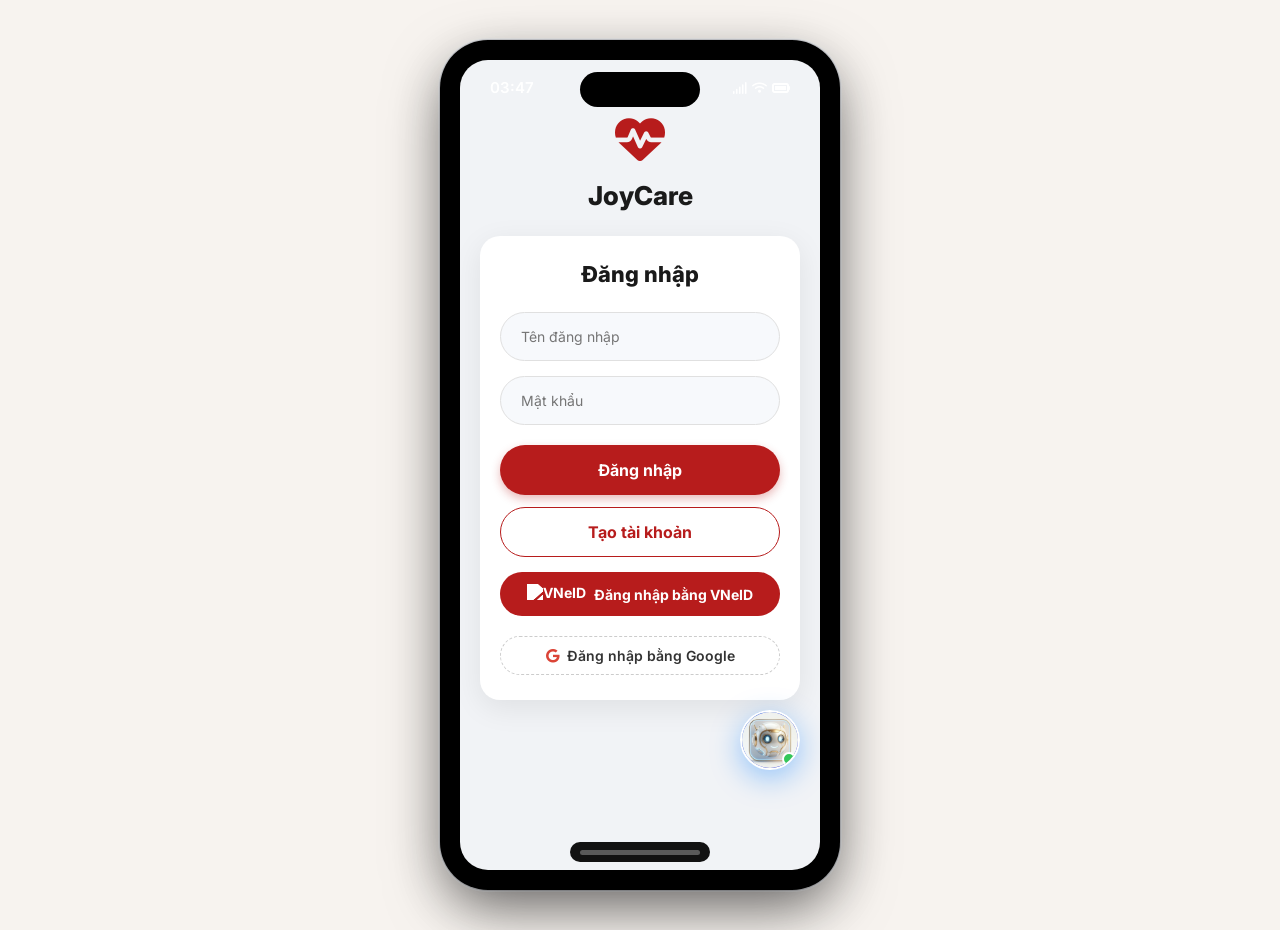
==== commit e90043af: "Add files via upload" ====
--- a/index.html
+++ b/index.html
@@ -1,2145 +1,2683 @@
-<!DOCTYPE html>
-<html lang="vi">
-
-<head>
-    <meta charset="UTF-8">
-    <meta name="viewport" content="width=device-width, initial-scale=1.0, maximum-scale=1.0, user-scalable=no">
-    <title>JoyCare - Cháu Ơi</title>
-    <link href="https://fonts.googleapis.com/css2?family=Inter:wght@400;500;600;700&display=swap" rel="stylesheet">
-    <link rel="stylesheet" href="https://cdnjs.cloudflare.com/ajax/libs/font-awesome/6.4.0/css/all.min.css">
-    <link rel="preconnect" href="https://fonts.googleapis.com">
-    <link rel="preconnect" href="https://fonts.gstatic.com" crossorigin>
-    <link
-        href="https://fonts.googleapis.com/css2?family=Inter:wght@300;400;500;600;700;800&family=Outfit:wght@400;500;600;700;800&display=swap"
-        rel="stylesheet">
-    <link rel="stylesheet" href="css/index.css">
-    <link rel="stylesheet" href="css/home.css">
-    <link rel="stylesheet" href="css/booking.css">
-    <link rel="stylesheet" href="css/tracking.css">
-    <link rel="stylesheet" href="css/device.css">
-    <link rel="stylesheet" href="css/login.css">
-    <link rel="stylesheet" href="css/home-phase2.css">
-    <link rel="stylesheet" href="css/profile.css">
-    <link rel="stylesheet" href="css/call.css">
-    <link rel="stylesheet" href="css/health.css">
-</head>
-
-
-<body>
-
-    <div id="device-frame">
-        <div id="app-container">
-            <div class="status-bar">
-                <div class="status-left">9:41</div>
-                <div class="status-right">
-                    <i class="fa-solid fa-signal" style="font-size: 12px;"></i>
-                    <i class="fa-solid fa-wifi" style="font-size: 12px;"></i>
-                    <i class="fa-solid fa-battery-full" style="font-size: 16px;"></i>
-                </div>
-            </div>
-            <div class="dynamic-island"></div>
-
-            <!-- 0. Login Screen -->
-            <div id="screen-login" class="screen active">
-                <div class="login-header">
-                    <div class="login-logo"><i class="fa-solid fa-heart-pulse"></i></div>
-                    <div class="login-title">JoyCare</div>
-                    <div class="login-subtitle">Đăng nhập tài khoản</div>
-                </div>
-
-                <div class="login-card">
-                    <div class="login-card-title">Đăng nhập</div>
-                    <div class="login-form">
-                        <div class="login-input-wrapper">
-                            <input type="text" class="login-input" placeholder="Tên đăng nhập">
-                        </div>
-                        <div class="login-input-wrapper">
-                            <input type="password" class="login-input" placeholder="Mật khẩu">
-                        </div>
-                    </div>
-                    <button class="btn-login-main" onclick="app.navigate('home')">Đăng nhập</button>
-                    <button class="btn-login-outline" onclick="app.navigate('register')">Tạo tài khoản</button>
-
-
-
-                    <div style="margin-top: 15px;">
-                        <button onclick="app.showVNeIDScan()"
-                            style="width: 100%; background: #b71c1c; color: var(--text-primary); border: none; border-radius: 25px; padding: 12px; font-size: 14px; font-weight: bold; cursor: pointer; display: flex; align-items: center; justify-content: center; gap: 8px;">
-                            <img src="https://vneid.gov.vn/assets/images/logo.png"
-                                style="height: 20px; filter: brightness(0) invert(1);" alt="VNeID">
-                            Đăng nhập bằng VNeID
-                        </button>
-                    </div>
-
-                    <a href="#" onclick="app.navigate('home')" class="google-login-link">
-                        <i class="fa-brands fa-google google-icon"></i> Đăng nhập bằng Google
-                    </a>
-                </div>
-            </div>
-
-            <!-- NFC Verify Modal (Top-Centered) -->
-            <div id="nfc-modal"
-                style="display: none; position: absolute; top: 60px; left: 50%; transform: translateX(-50%); width: 90%; background: #1e1e1e; border-radius: 24px; padding: 20px; z-index: 10005; box-shadow: 0 10px 40px rgba(0,0,0,0.5); text-align: center; border: 1px solid #333;">
-                <div
-                    style="width: 40px; height: 4px; background: #444; border-radius: 2px; margin: -5px auto 15px auto;">
-                </div>
-                <div
-                    style="width: 60px; height: 60px; background: rgba(43,94,226,0.15); border-radius: 50%; display: flex; align-items: center; justify-content: center; margin: 0 auto 15px;">
-                    <i class="fa-solid fa-nfc-symbol" style="color: #2B5EE2; font-size: 24px;"></i>
-                </div>
-                <h3 style="color: var(--text-primary); font-size: 17px; margin-bottom: 8px;">Sẵn sàng quét</h3>
-                <p style="color: #888; font-size: 13px; margin-bottom: 20px;">Giữ mặt sau CCCD gắn chip sát vào phần
-                    trên của điện thoại</p>
-                <div
-                    style="width: 200px; height: 120px; border: 2px dashed #2B5EE2; border-radius: 12px; margin: 0 auto 20px; position: relative; overflow: hidden; display: flex; align-items: center; justify-content: center;">
-                    <i class="fa-solid fa-address-card" style="color: #444; font-size: 60px;"></i>
-                    <div id="nfc-scan-line"
-                        style="position: absolute; top: 0; left: 0; width: 100%; height: 2px; background: #2B5EE2; box-shadow: 0 0 10px #2B5EE2; animation: scanNfc 2s infinite linear; display: none;">
-                    </div>
-                </div>
-                <button onclick="document.getElementById('nfc-modal').style.display = 'none'"
-                    style="width: 100%; background: #333; color: var(--text-primary); border: none; border-radius: 12px; padding: 12px; font-weight: 600; cursor: pointer;">Hủy</button>
-            </div>
-
-            <!-- 1. Home Screen -->
-            <div id="screen-home" class="screen">
-                <div class="header-blue">
-                    <!-- Premium Background Patterns -->
-                    <div class="header-patterns">
-                        <div class="pattern-circle pattern-1"></div>
-                        <div class="pattern-circle pattern-2"></div>
-                        <div class="pattern-circle pattern-3"></div>
-                    </div>
-
-                    <div class="header-top">
-                        <img src="https://i.pravatar.cc/150?img=5" class="user-avatar" alt="User">
-                        <div class="greeting">
-                            <div class="greeting-sub">Chào buổi sáng! 👋</div>
-                            <div class="greeting-main"
-                                style="color: var(--text-primary); font-size: 20px; font-weight: 800; line-height: 1.2;">
-                                Tôi có
-                                thể giúp gìcho bạn ?</div>
-                            <div
-                                style="font-size:11px;color: var(--text-secondary);margin-top:6px;display:flex;align-items:center;gap:6px;">
-                                <span>📍 Hà Nội</span>
-                                <span>•</span>
-                                <span style="color:#FFD700;font-weight:700;"><i class="fa-solid fa-crown"
-                                        style="font-size:9px;"></i> Thành viên Vàng</span>
-                            </div>
-                        </div>
-                        <div style="display: flex; gap: 10px;">
-                            <div class="icon-bell" onclick="app.toggleTheme()" id="theme-toggle-btn"
-                                style="position:relative;cursor:pointer;">
-                                <i id="theme-icon" class="fa-solid fa-moon"></i>
-                            </div>
-                            <div class="icon-bell" onclick="app.toggleNotifications()"
-                                style="position:relative;cursor:pointer;">
-                                <i class="fa-regular fa-bell"></i>
-                                <span id="notif-badge"
-                                    style="position:absolute;top:-2px;right:-2px;width:16px;height:16px;background:#FF3B30;border-radius:50%;font-size:9px;color: var(--text-primary);display:flex;align-items:center;justify-content:center;font-weight:700;border:2px solid #2151CD;">3</span>
-                            </div>
-                        </div>
-                    </div>
-
-                    <!-- New Wallet & Points Card -->
-                    <div class="wallet-balance-card">
-                        <div class="balance-item">
-                            <span class="balance-label">Số dư JoyPay</span>
-                            <div class="balance-value">
-                                <i class="fa-solid fa-wallet joypay-color"></i>
-                                <span id="header-balance">1.250.000đ</span>
-                            </div>
-                        </div>
-                        <div class="balance-divider"></div>
-                        <div class="balance-item">
-                            <span class="balance-label">JoyPoints</span>
-                            <div class="balance-value">
-                                <i class="fa-solid fa-coins joypoints-color"></i>
-                                <span id="header-points">2.450</span>
-                            </div>
-                        </div>
-                        <button class="btn-topup">Nạp tiền</button>
-                    </div>
-                </div>
-
-                <!-- SOS Global Button Removed - now embedded in specific screens -->
-
-
-                <!-- Notification Panel -->
-                <div id="notif-panel"
-                    style="display:none;position:absolute;top:72px;right:12px;width:88%;max-width:320px;background:#1c1c2e;border-radius:20px;box-shadow:0 12px 40px rgba(0,0,0,0.5);z-index:9999;overflow:hidden;border: 1px solid var(--border-color);">
-                    <!-- Header -->
-                    <div
-                        style="display:flex;align-items:center;justify-content:space-between;padding:16px 18px 12px;border-bottom: 1px solid var(--border-color);">
-                        <div
-                            style="font-size:15px;font-weight:800;color: var(--text-primary); font-family: 'Outfit', sans-serif;">
-                            Thông báo 🔔</div>
-                        <div style="display:flex;align-items:center;gap:12px;">
-                            <span onclick="app.clearNotifications()"
-                                style="font-size:11px;color:#007AFF;cursor:pointer;font-weight:600;">Xóa tất cả</span>
-                            <i class="fa-solid fa-xmark" style="color:#888;cursor:pointer;font-size:16px;"
-                                onclick="app.toggleNotifications()"></i>
-                        </div>
-                    </div>
-                    <!-- Notifications List -->
-                    <div id="notif-list" style="max-height:320px;overflow-y:auto;">
-                        <!-- Voucher 1 -->
-                        <div
-                            style="display:flex;gap:12px;padding:14px 18px;border-bottom:1px solid rgba(255,255,255,0.05);background:rgba(255,149,0,0.06);">
-                            <div
-                                style="width:42px;height:42px;background:linear-gradient(135deg,#FF9500,#FF6B00);border-radius:12px;display:flex;align-items:center;justify-content:center;flex-shrink:0;">
-                                <i class="fa-solid fa-ticket" style="color: var(--text-primary);font-size:18px;"></i>
-                            </div>
-                            <div style="flex:1;">
-                                <div
-                                    style="font-size:13px;font-weight:700;color: var(--text-primary);margin-bottom:3px;">
-                                    Giảm 20% gói
-                                    Joy-Home 🎉</div>
-                                <div style="font-size:11px;color:#aaa;line-height:1.4;">Dành riêng cho khách hàng mới.
-                                    Áp dụng t ừ nay đến 31/03/2026.</div>
-                                <div style="font-size:10px;color:#FF9500;margin-top:4px;font-weight:600;">Nhận ngay
-                                    &rarr;</div>
-                            </div>
-                        </div>
-                        <!-- Voucher 2 -->
-                        <div
-                            style="display:flex;gap:12px;padding:14px 18px;border-bottom:1px solid rgba(255,255,255,0.05);background:rgba(230,57,70,0.06);">
-                            <div
-                                style="width:42px;height:42px;background:linear-gradient(135deg,#e63946,#c1121f);border-radius:12px;display:flex;align-items:center;justify-content:center;flex-shrink:0;">
-                                <i class="fa-solid fa-tag" style="color: var(--text-primary);font-size:18px;"></i>
-                            </div>
-                            <div style="flex:1;">
-                                <div
-                                    style="font-size:13px;font-weight:700;color: var(--text-primary);margin-bottom:3px;">
-                                    Flash Sale –
-                                    Joy-Hospital giảm 15%</div>
-                                <div style="font-size:11px;color:#aaa;line-height:1.4;">Chỉ áp dụng 24h hôm nay. Được
-                                    giảm tối đa 33.000đ.</div>
-                                <div style="font-size:10px;color:#e63946;margin-top:4px;font-weight:600;">Còn 18 giờ ⌛ →
-                                    Đặt ngay</div>
-                            </div>
-                        </div>
-                        <!-- Referral -->
-                        <div
-                            style="display:flex;gap:12px;padding:14px 18px;border-bottom:1px solid rgba(255,255,255,0.05);">
-                            <div
-                                style="width:42px;height:42px;background:linear-gradient(135deg,#34C759,#248A3D);border-radius:12px;display:flex;align-items:center;justify-content:center;flex-shrink:0;">
-                                <i class="fa-solid fa-users" style="color: var(--text-primary);font-size:16px;"></i>
-                            </div>
-                            <div style="flex:1;">
-                                <div
-                                    style="font-size:13px;font-weight:700;color: var(--text-primary);margin-bottom:3px;">
-                                    Giới thiệu
-                                    bạn bè, nhận 50.000đ!</div>
-                                <div style="font-size:11px;color:#aaa;line-height:1.4;">Chia sẻ mã giới thiệu của bạn.
-                                    Bạn và bạn bè cùng được thưởng.</div>
-                                <div style="font-size:10px;color:#34C759;margin-top:4px;font-weight:600;">Sao chép mã:
-                                    JOY-WELCOME</div>
-                            </div>
-                        </div>
-                        <!-- Update News -->
-                        <div style="display:flex;gap:12px;padding:14px 18px;">
-                            <div
-                                style="width:42px;height:42px;background:linear-gradient(135deg,#007AFF,#0044CC);border-radius:12px;display:flex;align-items:center;justify-content:center;flex-shrink:0;">
-                                <i class="fa-solid fa-circle-info"
-                                    style="color: var(--text-primary);font-size:18px;"></i>
-                            </div>
-                            <div style="flex:1;">
-                                <div
-                                    style="font-size:13px;font-weight:700;color: var(--text-primary);margin-bottom:3px;">
-                                    Cập nhật:
-                                    Tính năng Nhật ký trực tiếp 🌟</div>
-                                <div style="font-size:11px;color:#aaa;line-height:1.4;">Nay JoyPal có thể gửi ảnh & cập
-                                    nhật trực tiếp đến bạn trong lúc chăm sóc.</div>
-                                <div style="font-size:10px;color:#007AFF;margin-top:4px;font-weight:600;">Tìm hiểu thêm
-                                    &rarr;</div>
-                            </div>
-                        </div>
-                    </div>
-                </div>
-
-                <div class="home-content">
-                    <div class="promo-banner">
-                        <div class="promo-info">
-                            <h3>Giảm 20% gói Joy-Home</h3>
-                            <p>Dành riêng cho khách hàng mới</p>
-                        </div>
-                        <button class="btn-promo-claim">Nhận ngay</button>
-                    </div>
-
-                    <h3 class="section-title">Các dịch vụ cung cấp</h3>
-                    <div class="services-grid">
-                        <div class="service-card" onclick="app.showServiceDetail('hospital')">
-                            <div class="service-icon service-icon-hospital"><i class="fa-solid fa-hospital-user"></i>
-                            </div>
-                            <div class="service-name">Joy-Hospital</div>
-                            <div class="service-desc">Tháp tùng đi viện</div>
-                            <div class="service-price">110k/h</div>
-                        </div>
-                        <div class="service-card" onclick="app.showServiceDetail('vip')">
-                            <div class="vip-badge">VIP</div>
-                            <div class="service-icon service-icon-vip"><i class="fa-solid fa-crown"></i></div>
-                            <div class="service-name">Hospital VIP</div>
-                            <div class="service-desc">Trọn gói & Live</div>
-                            <div class="service-price">450k/ca</div>
-                        </div>
-                        <div class="service-card" onclick="app.showServiceDetail('home')">
-                            <div class="service-icon service-icon-home"><i class="fa-solid fa-hand-holding-heart"></i>
-                            </div>
-                            <div class="service-name">Joy-Home</div>
-                            <div class="service-desc">Trò chuyện</div>
-                            <div class="service-price">70k/h</div>
-                        </div>
-                        <div class="service-card" onclick="app.showServiceDetail('tech')">
-                            <div class="service-icon service-icon-tech"><i class="fa-solid fa-laptop-code"></i></div>
-                            <div class="service-name">Joy-Tech</div>
-                            <div class="service-desc">Gia sư số</div>
-                            <div class="service-price">70k/h</div>
-                        </div>
-                        <div class="service-card" onclick="app.showServiceDetail('event')">
-                            <div class="service-icon service-icon-event"><i class="fa-solid fa-champagne-glasses"></i>
-                            </div>
-                            <div class="service-name">Joy-Event</div>
-                            <div class="service-desc">Sự kiện</div>
-                            <div class="service-price">90k/h</div>
-                        </div>
-                        <div class="service-card" onclick="app.showServiceDetail('meal')">
-                            <div class="service-icon service-icon-meal"><i class="fa-solid fa-bowl-food"></i></div>
-                            <div class="service-name">Joy-Meal</div>
-                            <div class="service-desc">Bữa ăn</div>
-                            <div class="service-price">90k/h</div>
-                        </div>
-                    </div>
-
-                    <!-- New: Care Packages Section -->
-                    <div class="section-header-flex mt-4">
-                        <h3 class="section-title" style="margin-bottom: 0;">Gói chăm sóc định kỳ</h3>
-                        <a href="#" class="text-link">Xem tất cả</a>
-                    </div>
-                    <div class="packages-scroll">
-                        <div class="package-card" onclick="app.showServiceDetail('basic')">
-                            <div class="package-title">Gói Hiếu Nghĩa</div>
-                            <div class="package-price">1.5tr<span style="font-size: 12px; color: #888;">/tháng</span>
-                            </div>
-                            <ul class="package-features">
-                                <li><i class="fa-solid fa-circle-check"></i> 3 buổi / tuần</li>
-                                <li><i class="fa-solid fa-circle-check"></i> JoyPal cố định</li>
-                                <li><i class="fa-solid fa-circle-check"></i> Báo cáo sức khỏe tuần</li>
-                            </ul>
-                            <button class="btn-package">Xem chi tiết</button>
-                        </div>
-                        <div class="package-card premium" onclick="app.showServiceDetail('premium')">
-                            <div class="package-tag">PHỔ BIẾN</div>
-                            <div class="package-title">Gói Toàn Diện</div>
-                            <div class="package-price">3.5tr<span style="font-size: 12px; color: #888;">/tháng</span>
-                            </div>
-                            <ul class="package-features">
-                                <li><i class="fa-solid fa-circle-check"></i> 7 buổi / tuần</li>
-                                <li><i class="fa-solid fa-circle-check"></i> Ưu tiên JoyPal VIP</li>
-                                <li><i class="fa-solid fa-circle-check"></i> Theo dõi 24/7</li>
-                                <li><i class="fa-solid fa-circle-check"></i> Tặng máy đo HA</li>
-                            </ul>
-                            <button class="btn-package" style="background: var(--primary-orange); color: black;">Xem chi
-                                tiết</button>
-                        </div>
-                    </div>
-
-                    <!-- JoyPal Introduction Section -->
-                    <h3 class="section-title mt-4">Giới thiệu JoyPal</h3>
-                    <div
-                        style="display: flex; gap: 12px; overflow-x: auto; padding-bottom: 10px; scrollbar-width: none;">
-                        <div
-                            style="min-width: 160px; background: var(--bg-card); border-radius: 16px; padding: 15px; text-align: center; flex-shrink: 0; border: 1px solid var(--border-color);">
-                            <img src="https://i.pravatar.cc/150?img=11"
-                                style="width: 64px; height: 64px; border-radius: 50%; border: 3px solid var(--primary-orange); margin-bottom: 8px;">
-                            <div style="font-weight: bold; color: var(--text-primary); font-size: 14px;">Tuấn, 21</div>
-                            <div style="font-size: 11px; color: var(--text-secondary); margin-bottom: 6px;">Đại học Y Hà
-                                Nội</div>
-                            <div style="color: #ffd700; font-size: 13px;">★ 4.9</div>
-                            <div style="margin-top: 6px;"><span
-                                    style="background: rgba(52,199,89,0.15); color: var(--success-green); font-size: 10px; padding: 3px 8px; border-radius: 8px; font-weight: bold;">VNeID
-                                    ✓</span></div>
-                        </div>
-                        <div
-                            style="min-width: 160px; background: var(--bg-card); border-radius: 16px; padding: 15px; text-align: center; flex-shrink: 0; border: 1px solid var(--border-color);">
-                            <img src="https://i.pravatar.cc/150?img=5"
-                                style="width: 64px; height: 64px; border-radius: 50%; border: 3px solid var(--primary-blue); margin-bottom: 8px;">
-                            <div style="font-weight: bold; color: var(--text-primary); font-size: 14px;">My, 22</div>
-                            <div style="font-size: 11px; color: var(--text-secondary); margin-bottom: 6px;">ĐH Điều
-                                dưỡng HN</div>
-                            <div style="color: #ffd700; font-size: 13px;">★ 4.8</div>
-                            <div style="margin-top: 6px;"><span
-                                    style="background: rgba(52,199,89,0.15); color: var(--success-green); font-size: 10px; padding: 3px 8px; border-radius: 8px; font-weight: bold;">VNeID
-                                    ✓</span></div>
-                        </div>
-                        <div
-                            style="min-width: 160px; background: var(--bg-card); border-radius: 16px; padding: 15px; text-align: center; flex-shrink: 0; border: 1px solid var(--border-color);">
-                            <img src="https://i.pravatar.cc/150?img=15"
-                                style="width: 64px; height: 64px; border-radius: 50%; border: 3px solid var(--primary-orange); margin-bottom: 8px;">
-                            <div style="font-weight: bold; color: var(--text-primary); font-size: 14px;">Hùng, 23</div>
-                            <div style="font-size: 11px; color: var(--text-secondary); margin-bottom: 6px;">Đại học Y Hà
-                                Nội</div>
-                            <div style="color: #ffd700; font-size: 13px;">★ 4.7</div>
-                            <div style="margin-top: 6px;"><span
-                                    style="background: rgba(52,199,89,0.15); color: var(--success-green); font-size: 10px; padding: 3px 8px; border-radius: 8px; font-weight: bold;">VNeID
-                                    ✓</span></div>
-                        </div>
-                    </div>
-
-                    <!-- New: Short Health Access Card on Home -->
-                    <div class="health-status-card mt-4" onclick="app.navigate('health')"
-                        style="cursor: pointer; margin-bottom: 90px;">
-                        <div class="health-status-main">
-                            <span class="health-status-title">Bố đang ở công viên 🌳</span>
-                            <span class="health-status-value">Sức khỏe: <span style="color: var(--success-green);">Ổn
-                                    định</span></span>
-                        </div>
-                        <div style="text-align: right;">
-                            <div style="font-size: 10px; color: var(--text-secondary); margin-bottom: 4px;">Huyết áp
-                                (lúc 08:00)</div>
-                            <div style="font-size: 14px; font-weight: 800; color: var(--text-primary);">120/80 mmHg
-                            </div>
-                        </div>
-                    </div>
-
-                </div>
-
-
-                <!-- Service Detail Modal -->
-                <div class="vneid-overlay" id="service-modal" style="z-index: 10002; display: none;">
-                    <div
-                        style="background-color: var(--bg-card); width: 100%; border-radius: 20px; overflow: hidden; display: flex; flex-direction: column;">
-                        <div
-                            style="padding: 20px; background-color: var(--bg-dark); display: flex; justify-content: space-between; align-items: center;">
-                            <h3 id="modal-service-title" style="margin: 0;">Service Title</h3>
-                            <i class="fa-solid fa-xmark text-secondary" style="font-size: 20px; cursor: pointer;"
-                                onclick="app.closeServiceDetail()"></i>
-                        </div>
-                        <div style="padding: 20px; text-align: left; max-height: 60vh; overflow-y: auto;">
-                            <div id="modal-service-badge"
-                                style="display: none; background-color: var(--primary-orange); color: var(--text-primary); padding: 4px 10px; border-radius: 10px; font-size: 12px; font-weight: bold; width: fit-content; margin-bottom: 10px;">
-                                VIP</div>
-                            <div id="modal-service-tagline" class="text-orange fw-bold mb-2">Tagline</div>
-                            <p id="modal-service-desc" class="text-secondary text-sm mb-3">Desc</p>
-                            <div class="fw-bold mb-2" style="font-size: 15px;">Dịch vụ bao gồm:</div>
-                            <ul id="modal-service-features"
-                                style="padding-left: 20px; color: var(--text-primary); font-size: 14px; line-height: 1.6;">
-                            </ul>
-                        </div>
-                        <div
-                            style="padding: 15px 20px; background-color: var(--bg-dark); border-top: 1px solid var(--border-color);">
-                            <button id="modal-service-btn" class="btn-primary"
-                                onclick="app.closeServiceDetail(); app.navigate('booking')">Đặt
-                                lịch dịch vụ này</button>
-                        </div>
-                    </div>
-                </div>
-            </div>
-
-            <!-- 2. Booking Screen -->
-            <div id="screen-booking" class="screen">
-                <div class="top-bar">
-                    <i class="fa-solid fa-chevron-left back-btn" onclick="app.navigate('home')"></i>
-                    <h2>Đặt lịch JoyPal</h2>
-                    <div style="width: 24px;"></div>
-                </div>
-
-                <div class="booking-form p-3">
-                    <div class="card relative form-card">
-                        <!-- Service Selection Grid -->
-                        <div class="form-row border-bottom pb-3 mb-3">
-                            <span class="text-sm text-secondary mb-3 d-block"><i
-                                    class="fa-solid fa-list-check text-green"></i> Chọn dịch vụ</span>
-                            <div style="display: grid; grid-template-columns: 1fr 1fr; gap: 10px;">
-                                <label
-                                    style="display: flex; align-items: flex-start; gap: 8px; font-weight: bold; cursor: pointer; color: var(--text-primary); background: var(--bg-dark); padding: 12px; border-radius: 10px; border: 1px solid var(--border-color);"><input
-                                        type="radio" name="booking-service" checked
-                                        style="accent-color: var(--primary-orange); width: 16px; height: 16px; margin-top:2px;"
-                                        onchange="app.toggleVipPicker('home')"> <span
-                                        style="font-size: 13px;">Joy-Home<br><span
-                                            style="color:var(--text-secondary);font-size:11px;font-weight:normal;">70k/h</span></span></label>
-                                <label
-                                    style="display: flex; align-items: flex-start; gap: 8px; font-weight: bold; cursor: pointer; color: var(--text-primary); background: var(--bg-dark); padding: 12px; border-radius: 10px; border: 1px solid var(--border-color);"><input
-                                        type="radio" name="booking-service"
-                                        style="accent-color: var(--primary-orange); width: 16px; height: 16px; margin-top:2px;"
-                                        onchange="app.toggleVipPicker('hospital')"> <span
-                                        style="font-size: 13px;">Joy-Hospital<br><span
-                                            style="color:var(--text-secondary);font-size:11px;font-weight:normal;">110k/h</span></span></label>
-                                <label
-                                    style="display: flex; align-items: flex-start; gap: 8px; font-weight: bold; cursor: pointer; color: var(--text-primary); background: var(--bg-dark); padding: 12px; border-radius: 10px; border: 1px solid var(--primary-orange);"><input
-                                        type="radio" name="booking-service"
-                                        style="accent-color: var(--primary-orange); width: 16px; height: 16px; margin-top:2px;"
-                                        onchange="app.toggleVipPicker('vip')"> <span style="font-size: 13px;">Hospital
-                                        VIP<br><span
-                                            style="color:var(--text-secondary);font-size:11px;font-weight:normal;">450k/ca</span></span></label>
-                                <label
-                                    style="display: flex; align-items: flex-start; gap: 8px; font-weight: bold; cursor: pointer; color: var(--text-primary); background: var(--bg-dark); padding: 12px; border-radius: 10px; border: 1px solid var(--border-color);"><input
-                                        type="radio" name="booking-service"
-                                        style="accent-color: var(--primary-orange); width: 16px; height: 16px; margin-top:2px;"
-                                        onchange="app.toggleVipPicker('tech')"> <span
-                                        style="font-size: 13px;">Joy-Tech<br><span
-                                            style="color:var(--text-secondary);font-size:11px;font-weight:normal;">70k/h</span></span></label>
-                                <label
-                                    style="display: flex; align-items: flex-start; gap: 8px; font-weight: bold; cursor: pointer; color: var(--text-primary); background: var(--bg-dark); padding: 12px; border-radius: 10px; border: 1px solid var(--border-color);"><input
-                                        type="radio" name="booking-service"
-                                        style="accent-color: var(--primary-orange); width: 16px; height: 16px; margin-top:2px;"
-                                        onchange="app.toggleVipPicker('event')"> <span
-                                        style="font-size: 13px;">Joy-Event<br><span
-                                            style="color:var(--text-secondary);font-size:11px;font-weight:normal;">90k/h</span></span></label>
-                                <label
-                                    style="display: flex; align-items: flex-start; gap: 8px; font-weight: bold; cursor: pointer; color: var(--text-primary); background: var(--bg-dark); padding: 12px; border-radius: 10px; border: 1px solid var(--border-color);"><input
-                                        type="radio" name="booking-service"
-                                        style="accent-color: var(--primary-orange); width: 16px; height: 16px; margin-top:2px;"
-                                        onchange="app.toggleVipPicker('meal')"> <span
-                                        style="font-size: 13px;">Joy-Meal<br><span
-                                            style="color:var(--text-secondary);font-size:11px;font-weight:normal;">90k/h</span></span></label>
-                            </div>
-                        </div>
-
-                        <!-- Location Input -->
-                        <div class="form-row border-bottom pb-3 mb-3">
-                            <span class="text-sm text-secondary d-block"><i
-                                    class="fa-solid fa-location-dot mt-1 text-primary"></i> Địa chỉ nơi JoyPal sẽ
-                                đến</span>
-                            <div class="input-box"
-                                style="padding: 0; display: flex; align-items: center; background: var(--bg-dark); border-radius: 10px; margin-top: 10px; padding: 5px 15px;">
-                                <input type="text" placeholder="Nhập địa chỉ hoặc vị trí..."
-                                    value="Số 10, Ngõ 1, Tôn Thất Tùng, Hà Nội"
-                                    style="width: 100%; background: transparent; border: none; color: var(--text-primary); font-size: 14px; outline: none; font-weight: bold; font-family: 'Inter', sans-serif;">
-                                <i class="fa-solid fa-location-crosshairs text-blue"
-                                    style="font-size: 18px; cursor: pointer;"
-                                    onclick="alert('Đã cập nhật vị trí hiện tại của bạn!')"></i>
-                            </div>
-                        </div>
-
-                        <!-- Target Person -->
-                        <div class="form-row border-bottom pb-3">
-                            <div class="target-icon"><i class="fa-regular fa-user"></i></div>
-                            <div class="target-info">
-                                <span class="text-xs text-secondary">Dành cho:</span>
-                                <div class="fw-bold fs-md">Bác Nguyễn Văn A (Bố)</div>
-                            </div>
-                            <button class="btn-change">Thay đổi</button>
-                        </div>
-
-                        <!-- VIP JoyPal Selection -->
-                        <div id="vip-joypal-selection" class="form-row border-bottom pb-3 mb-3"
-                            style="display: none; padding-top: 15px;">
-                            <span class="text-sm text-secondary d-block mb-3"><i
-                                    class="fa-solid fa-star text-orange"></i> Chọn JoyPal VIP (Hoặc tự động ghép)</span>
-                            <div style="display: flex; gap: 15px; overflow-x: auto; padding-bottom: 5px;">
-                                <label
-                                    style="display: flex; flex-direction: column; align-items: center; gap: 5px; cursor: pointer;">
-                                    <input type="radio" name="vip-joypal-choice" value="auto" checked
-                                        style="accent-color: var(--primary-orange);">
-                                    <div
-                                        style="width: 50px; height: 50px; border-radius: 50%; background: var(--bg-dark); border: 2px solid var(--border-color); display: flex; align-items: center; justify-content: center; font-size: 20px;">
-                                        <i class="fa-solid fa-bolt text-orange"></i>
-                                    </div>
-                                    <span style="font-size: 12px; font-weight: bold; color: var(--text-primary);">Tự
-                                        động</span>
-                                </label>
-                                <label
-                                    style="display: flex; flex-direction: column; align-items: center; gap: 5px; cursor: pointer;">
-                                    <input type="radio" name="vip-joypal-choice" value="tuan"
-                                        style="accent-color: var(--primary-orange);">
-                                    <img src="https://i.pravatar.cc/150?img=11"
-                                        style="width: 50px; height: 50px; border-radius: 50%; border: 2px solid var(--primary-blue);">
-                                    <span style="font-size: 12px; color: var(--text-primary);">Tuấn ⭐4.9</span>
-                                </label>
-                                <label
-                                    style="display: flex; flex-direction: column; align-items: center; gap: 5px; cursor: pointer;">
-                                    <input type="radio" name="vip-joypal-choice" value="my"
-                                        style="accent-color: var(--primary-orange);">
-                                    <img src="https://i.pravatar.cc/150?img=5"
-                                        style="width: 50px; height: 50px; border-radius: 50%; border: 2px solid var(--primary-blue);">
-                                    <span style="font-size: 12px; color: var(--text-primary);">My ⭐4.9</span>
-                                </label>
-                            </div>
-                        </div>
-
-                        <!-- Date -->
-                        <div class="flex-between py-3 border-bottom gap-2">
-                            <div class="flex-1">
-                                <span class="text-sm text-secondary mb-1 d-block"><i class="fa-regular fa-calendar"
-                                        style="color: var(--text-primary);"></i> Ngày phục vụ</span>
-                                <div class="input-box" style="padding: 0;">
-                                    <input type="date" id="booking-date" value="2026-05-15"
-                                        style="width: 100%; background: transparent; border: none; color: var(--text-primary); padding: 15px; font-size: 15px; outline: none; font-weight: bold; font-family: 'Inter', sans-serif; color-scheme: dark;">
-                                </div>
-                            </div>
-                        </div>
-
-                        <div class="flex-between py-3 gap-2 border-bottom">
-                            <div class="flex-1">
-                                <span class="text-sm text-secondary mb-1 d-block"><i class="fa-regular fa-clock"></i>
-                                    Giờ bắt đầu</span>
-                                <div class="input-box" style="padding: 0;">
-                                    <input id="booking-time" type="text" placeholder="VD: 08:30" value="08:00"
-                                        style="width: 100%; background: transparent; border: none; color: var(--text-primary); padding: 15px; font-size: 15px; outline: none; font-weight: bold; font-family: 'Inter', sans-serif;">
-                                </div>
-                            </div>
-                        </div>
-
-                        <div class="form-row py-3">
-                            <div class="w-100">
-                                <span class="text-sm text-secondary mb-1 d-block"><i
-                                        class="fa-solid fa-hourglass-half"></i> Thời lượng dự kiến</span>
-                                <select id="booking-duration"
-                                    style="width: 100%; background: var(--bg-dark); border: 1px solid var(--border-color); color: var(--text-primary); padding: 15px; font-size: 15px; border-radius: 10px; outline: none;">
-                                    <option value="1">1 giờ (Tính theo thực tế)</option>
-                                    <option value="2">2 giờ</option>
-                                    <option value="3">3 giờ</option>
-                                    <option value="4">4 giờ</option>
-                                </select>
-                            </div>
-                        </div>
-
-                        <!-- Address row -->
-                        <div class="form-row py-3 border-top">
-                            <div class="w-100">
-                                <span class="text-sm text-secondary mb-1 d-block"><i class="fa-solid fa-location-dot"
-                                        style="color:var(--primary-orange);"></i> Địa chỉ cần chăm sóc</span>
-                                <div class="input-box" style="padding:0;position:relative;">
-                                    <input type="text" id="booking-address"
-                                        placeholder="VD: 10 Tôn Thất Tùng, Đống Đa, Hà Nội"
-                                        value="10 Tôn Thất Tùng, Đống Đa, Hà Nội"
-                                        style="width:100%;background:transparent;border:none;color: var(--text-primary);padding:14px 40px 14px 15px;font-size:14px;outline:none;font-family:'Inter',sans-serif;box-sizing:border-box;">
-                                    <i class="fa-solid fa-location-crosshairs"
-                                        style="position:absolute;right:14px;top:50%;transform:translateY(-50%);color:var(--primary-orange);font-size:16px;cursor:pointer;"
-                                        title="Dùng vị trí hiện tại"></i>
-                                </div>
-                            </div>
-                        </div>
-                    </div>
-                </div>
-
-                <div class="fixed-bottom-action" style="padding-bottom: 90px;">
-                    <button class="btn-primary btn-lock"
-                        style="background-color: var(--primary-orange); color: var(--text-primary); font-size: 16px; width: 100%; padding: 15px; border-radius: 12px; border: none; font-weight: bold;"
-                        onclick="app.goToConfirm()">Xem lại thông tin & Đặt lịch</button>
-                </div>
-            </div>
-
-            <!-- 2.3 Confirm Screen -->
-            <div id="screen-confirm" class="screen" style="display: none;">
-                <div class="top-bar"
-                    style="background: var(--primary-orange); color: var(--text-primary); border-bottom: none;">
-                    <i class="fa-solid fa-chevron-left"
-                        style="font-size: 18px; cursor: pointer; color: var(--text-primary);"
-                        onclick="app.navigate('booking')"></i>
-                    <h2 style="color: var(--text-primary); font-size: 16px;">KIỂM TRA LẠI THÔNG TIN</h2>
-                    <div style="width: 24px;"></div>
-                </div>
-
-                <div style="padding: 20px; height: calc(100% - 56px); overflow-y: auto;">
-                    <div
-                        style="background: var(--bg-card); border-radius: 16px; padding: 20px; margin-bottom: 15px; border: 1px solid var(--border-color);">
-                        <p
-                            style="text-align: center; font-weight: bold; color: var(--text-primary); font-size: 15px; margin-bottom: 5px;">
-                            CẢM ƠN QUÝ KHÁCH ĐÃ ĐẶT LỊCH HẸN</p>
-                        <p
-                            style="text-align: center; color: var(--text-secondary); font-size: 13px; margin-bottom: 20px;">
-                            Xin quý khách vui lòng kiểm tra lại thông tin vừa đăng ký</p>
-
-                        <div style="border-top: 1px solid var(--border-color);">
-                            <div
-                                style="display: flex; justify-content: space-between; align-items: center; padding: 12px 0; border-bottom: 1px solid var(--border-color);">
-                                <span style="color: var(--text-secondary); font-size: 14px;">Dịch vụ</span>
-                                <span id="confirm-service"
-                                    style="color: var(--text-primary); font-weight: bold; font-size: 14px;">Joy-Home</span>
-                            </div>
-                            <div
-                                style="display: flex; justify-content: space-between; align-items: center; padding: 12px 0; border-bottom: 1px solid var(--border-color);">
-                                <span style="color: var(--text-secondary); font-size: 14px;">Dành cho</span>
-                                <span style="color: var(--text-primary); font-weight: bold; font-size: 14px;">Bác Nguyễn
-                                    Văn A</span>
-                            </div>
-                            <div
-                                style="display: flex; justify-content: space-between; align-items: center; padding: 12px 0; border-bottom: 1px solid var(--border-color);">
-                                <span style="color: var(--text-secondary); font-size: 14px;">Thời gian</span>
-                                <span id="confirm-time"
-                                    style="color: var(--text-primary); font-weight: bold; font-size: 14px;">08:00,
-                                    15/05/2026</span>
-                            </div>
-                            <div
-                                style="display: flex; justify-content: space-between; align-items: center; padding: 12px 0; border-bottom: 1px solid var(--border-color);">
-                                <span style="color: var(--text-secondary); font-size: 14px;">Thời lượng</span>
-                                <span id="confirm-duration"
-                                    style="color: var(--text-primary); font-weight: bold; font-size: 14px;">1
-                                    giờ (Tính theo thực tế)</span>
-                            </div>
-                            <div
-                                style="display: flex; justify-content: space-between; align-items: flex-start; padding: 12px 0;">
-                                <span style="color: var(--text-secondary); font-size: 14px;">Địa điểm</span>
-                                <span
-                                    style="color: var(--text-primary); font-weight: bold; font-size: 14px; text-align: right; max-width: 200px;">Số
-                                    10, Ngõ 1, Tôn Thất Tùng, Hà Nội</span>
-                            </div>
-                        </div>
-
-                        <p style="text-align: center; color: var(--text-secondary); font-size: 13px; margin-top: 15px;">
-                            Nếu thông tin trên là đúng, xin mời bấm <strong style="color: var(--text-primary);">xác nhận
-                                đăng
-                                ký</strong></p>
-                        <p style="text-align: center; color: var(--primary-orange); font-size: 13px; margin-top: 5px;">
-                            Hoặc quý khách có thể đăng ký lại</p>
-                    </div>
-
-                    <div style="display: flex; gap: 12px; margin-top: 10px;">
-                        <button onclick="app.navigate('booking')"
-                            style="flex: 1; padding: 15px; background: var(--danger-red); color: var(--text-primary); border: none; border-radius: 12px; font-size: 15px; font-weight: bold; cursor: pointer;">Đăng
-                            ký lại</button>
-                        <button onclick="app.startMatching()"
-                            style="flex: 1; padding: 15px; background: var(--primary-blue); color: var(--text-primary); border: none; border-radius: 12px; font-size: 15px; font-weight: bold; cursor: pointer;">Xác
-                            nhận đăng ký</button>
-                    </div>
-                </div>
-            </div>
-
-            <!-- 2.5 Finding Screen -->
-            <div id="screen-finding" class="screen flex-center"
-                style="display: none; flex-direction: column; align-items: center; justify-content: center; height: 100%; background-color: var(--bg-dark);">
-                <div class="radar-container"
-                    style="position: relative; width: 120px; height: 120px; margin-bottom: 30px;">
-                    <i class="fa-solid fa-magnifying-glass"
-                        style="font-size: 40px; color: var(--primary-blue); position: absolute; top: 50%; left: 50%; transform: translate(-50%, -50%);"></i>
-                    <div
-                        style="position: absolute; top: 0; left: 0; right: 0; bottom: 0; border: 2px solid var(--primary-blue); border-radius: 50%; animation: pulse 1.5s infinite;">
-                    </div>
-                </div>
-                <h2 style="color: var(--text-primary); margin-bottom: 10px;">Đang tìm JoyPal...</h2>
-                <p style="color: var(--text-secondary); text-align: center; font-size: 14px; max-width: 80%;">Hệ thống
-                    đang lựa chọn JoyPal phù hợp nhất với yêu cầu và hồ sơ gia đình.</p>
-            </div>
-
-            <!-- 2.6 Matched Screen -->
-            <div id="screen-matched" class="screen" style="display: none;">
-                <div class="top-bar">
-                    <i class="fa-solid fa-chevron-left back-btn" onclick="app.navigate('booking')"></i>
-                    <h2>JoyPal phù hợp</h2>
-                    <div style="width: 24px;"></div>
-                </div>
-                <div class="p-3 mt-4 text-center">
-                    <h3 style="color: var(--success-green); margin-bottom: 20px;">Đã tìm thấy JoyPal! 🎉</h3>
-
-                    <div class="card joypal-card selected"
-                        style="margin-bottom: 30px; text-align: left; padding: 25px 20px;">
-                        <div class="joypal-flex" style="flex-direction: column; align-items: center;">
-                            <img id="matched-avatar" src="https://i.pravatar.cc/150?img=11" class="joypal-avatar-lg"
-                                style="width: 100px; height: 100px; margin-bottom: 15px;" alt="Tuấn">
-                            <h2 id="matched-name" style="margin-bottom: 5px;">JoyPal Tuấn, 21</h2>
-                            <div id="matched-school" class="text-secondary text-sm mb-3">Đại học Y Hà Nội (Năm 3)</div>
-
-                            <div class="badges-row mb-4" style="justify-content: center;">
-                                <span class="badge badge-vneid" style="font-size: 13px; padding: 6px 12px;"><i
-                                        class="fa-solid fa-shield-halved"></i> VNeID ✓</span>
-                                <span id="matched-rating" class="badge badge-rating"
-                                    style="font-size: 13px; padding: 6px 12px; background: var(--bg-card);"><i
-                                        class="fa-solid fa-star text-orange"></i> 4.9 (120+)</span>
-                            </div>
-
-                            <div style="width: 100%; border-top: 1px solid var(--border-color); margin-bottom: 15px;">
-                            </div>
-
-                            <div id="matched-reasons-container" style="width: 100%; text-align: left;">
-                                <span
-                                    style="font-size: 13px; color: var(--text-secondary); margin-bottom: 8px; display: block;">Lý
-                                    do phù hợp với Người thân:</span>
-                                <div id="matched-tags" class="tags-row" style="flex-wrap: wrap;">
-                                    <span class="tag"
-                                        style="background: rgba(52, 199, 89, 0.2); color: var(--success-green);">Biết sơ
-                                        cứu Y tế cơ bản</span>
-                                    <span class="tag">Chơi cờ tướng xuất sắc</span>
-                                    <span class="tag">Yêu nhạc xưa</span>
-                                </div>
-                            </div>
-                        </div>
-                    </div>
-
-                    <button class="btn-primary"
-                        style="background-color: var(--primary-orange); color: var(--text-primary); width: 100%;"
-                        onclick="app.confirmBooking()">Xác nhận & Thanh toán (VNPAY)</button>
-                    <button class="btn-primary"
-                        style="background-color: transparent; border: 1px solid var(--border-color); color: var(--text-primary); width: 100%; margin-top: 15px;"
-                        onclick="app.navigate('booking')">Hủy / Tìm lại</button>
-                    <p class="safe-text mt-3">JoyCare sẽ khóa 170.000đ và chỉ thanh toán cho Tuấn khi hoàn tất dịch vụ.
-                    </p>
-                </div>
-            </div>
-
-            <!-- PAYMENT Screen -->
-            <div id="screen-payment" class="screen"
-                style="display:none; flex-direction:column; background:#f5f5f5; overflow-y:auto;">
-                <!-- Red Header -->
-                <div style="background:linear-gradient(135deg,#e63946,#c1121f);padding:56px 20px 24px;flex-shrink:0;">
-                    <div style="display:flex;align-items:center;gap:12px;margin-bottom:4px;">
-                        <i class="fa-solid fa-chevron-left"
-                            style="color: var(--text-primary);font-size:16px;cursor:pointer;"
-                            onclick="app.navigate('matched')"></i>
-                        <span style="color: var(--text-secondary);font-size:13px;">Xác nhận đặt lịch</span>
-                    </div>
-                    <h2 style="color: var(--text-primary);font-size:20px;font-weight:800;margin:0;">Thanh toán dịch vụ
-                    </h2>
-                </div>
-
-                <!-- Order Summary Card -->
-                <div
-                    style="margin:-20px 16px 16px;background:white;border-radius:16px;padding:18px;box-shadow:0 4px 20px rgba(0,0,0,0.08);">
-                    <div
-                        style="display:flex;align-items:center;gap:12px;padding-bottom:14px;border-bottom:1px solid #f0f0f0;margin-bottom:14px;">
-                        <div
-                            style="width:48px;height:48px;background:linear-gradient(135deg,#e63946,#c1121f);border-radius:12px;display:flex;align-items:center;justify-content:center;flex-shrink:0;">
-                            <i class="fa-solid fa-heart-pulse" style="color: var(--text-primary);font-size:20px;"></i>
-                        </div>
-                        <div style="flex:1;">
-                            <div style="font-weight:800;font-size:15px;color:#111;" id="pay-service-name">Joy-Home</div>
-                            <div style="font-size:12px;color:#888;">JoyPal: Phạm Minh Tuấn</div>
-                        </div>
-                        <div style="text-align:right;">
-                            <div style="font-weight:800;font-size:16px;color:#e63946;" id="pay-amount">140.000đ</div>
-                            <div style="font-size:11px;color:#bbb;">tạm giữ</div>
-                        </div>
-                    </div>
-                    <div style="display:flex;flex-direction:column;gap:10px;">
-                        <div style="display:flex;justify-content:space-between;font-size:13px;">
-                            <span style="color:#888;">Thời gian</span>
-                            <span style="color:#111;font-weight:600;" id="pay-time">08:00, 15/05/2026</span>
-                        </div>
-                        <div style="display:flex;justify-content:space-between;font-size:13px;">
-                            <span style="color:#888;">Địa điểm</span>
-                            <span style="color:#111;font-weight:600;text-align:right;max-width:60%;" id="pay-address">10
-                                Tôn Thất Tùng, HN</span>
-                        </div>
-                        <div style="display:flex;justify-content:space-between;font-size:13px;">
-                            <span style="color:#888;">Thời lượng</span>
-                            <span style="color:#111;font-weight:600;" id="pay-duration">1 giờ</span>
-                        </div>
-                        <div
-                            style="border-top:1px dashed #eee;padding-top:10px;display:flex;justify-content:space-between;align-items:center;">
-                            <span style="font-size:14px;font-weight:700;color:#111;">Tổng tiền tạm giữ</span>
-                            <span style="font-size:18px;font-weight:800;color:#e63946;" id="pay-total">140.000đ</span>
-                        </div>
-                    </div>
-                </div>
-
-                <!-- Payment Method -->
-                <div style="margin:0 16px 16px;">
-                    <h3 style="font-size:15px;color:#111;font-weight:700;margin:0 0 12px;">Phương thức thanh toán</h3>
-                    <div
-                        style="background:white;border-radius:14px;overflow:hidden;box-shadow:0 2px 12px rgba(0,0,0,0.06);">
-                        <!-- VNPAY -->
-                        <label
-                            style="display:flex;align-items:center;gap:12px;padding:14px 16px;border-bottom:1px solid #f5f5f5;cursor:pointer;">
-                            <input type="radio" name="pay-method" value="vnpay" checked
-                                style="accent-color:#e63946;width:18px;height:18px;">
-                            <div
-                                style="width:40px;height:28px;background:linear-gradient(135deg,#0066cc,#003d99);border-radius:6px;display:flex;align-items:center;justify-content:center;">
-                                <span style="color: var(--text-primary);font-size:8px;font-weight:900;">VNPAY</span>
-                            </div>
-                            <div style="flex:1;">
-                                <div style="font-weight:600;font-size:14px;color:#111;">VNPAY</div>
-                                <div style="font-size:11px;color:#888;">Quét mã QR / Thẻ ngân hàng</div>
-                            </div>
-                        </label>
-                        <!-- JoyPay Balance -->
-                        <label
-                            style="display:flex;align-items:center;gap:12px;padding:14px 16px;border-bottom:1px solid #f5f5f5;cursor:pointer;">
-                            <input type="radio" name="pay-method" value="joypay"
-                                style="accent-color:#e63946;width:18px;height:18px;">
-                            <div
-                                style="width:40px;height:28px;background:linear-gradient(135deg,#FF6B35,#e63946);border-radius:6px;display:flex;align-items:center;justify-content:center;">
-                                <span style="color: var(--text-primary);font-size:8px;font-weight:900;">JoyPay</span>
-                            </div>
-                            <div style="flex:1;">
-                                <div style="font-weight:600;font-size:14px;color:#111;">Số dư JoyPay</div>
-                                <div style="font-size:11px;color:#888;">Số dư: 1.250.000đ</div>
-                            </div>
-                            <span style="font-size:11px;color:#34C759;font-weight:700;">Khuyến nghị</span>
-                        </label>
-                        <!-- Cash -->
-                        <label style="display:flex;align-items:center;gap:12px;padding:14px 16px;cursor:pointer;">
-                            <input type="radio" name="pay-method" value="cash"
-                                style="accent-color:#e63946;width:18px;height:18px;">
-                            <div
-                                style="width:40px;height:28px;background:linear-gradient(135deg,#34C759,#248A3D);border-radius:6px;display:flex;align-items:center;justify-content:center;">
-                                <i class="fa-solid fa-money-bill"
-                                    style="color: var(--text-primary);font-size:12px;"></i>
-                            </div>
-                            <div style="flex:1;">
-                                <div style="font-weight:600;font-size:14px;color:#111;">Tiền mặt</div>
-                                <div style="font-size:11px;color:#888;">Thanh toán khi hoàn thành</div>
-                            </div>
-                        </label>
-                    </div>
-                </div>
-
-                <!-- Trust Notice -->
-                <div
-                    style="margin:0 16px 16px;background:rgba(52,199,89,0.08);border:1px solid rgba(52,199,89,0.25);border-radius:12px;padding:12px 14px;display:flex;gap:10px;align-items:flex-start;">
-                    <i class="fa-solid fa-shield-halved"
-                        style="color:#34C759;font-size:16px;flex-shrink:0;margin-top:2px;"></i>
-                    <div style="font-size:12px;color:#555;line-height:1.5;">
-                        <b style="color:#111;">Tạm giữ an toàn:</b> JoyCare chỉ trừ tiền thật sau khi dịch vụ hoàn
-                        thành. Bạn sẽ nhận lại nếu hủy trước 30 phút.
-                    </div>
-                </div>
-
-                <!-- Confirm Button -->
-                <div style="padding:8px 16px 30px;">
-                    <button onclick="app.processPayment()"
-                        style="width:100%;background:linear-gradient(135deg,#e63946,#c1121f);color: var(--text-primary);padding:17px;border:none;border-radius:14px;font-size:16px;font-weight:800;cursor:pointer;box-shadow:0 6px 20px rgba(230,57,70,0.4);letter-spacing:0.3px;">
-                        Xác nhận thanh toán <i class="fa-solid fa-arrow-right" style="margin-left:6px;"></i>
-                    </button>
-                    <p style="text-align:center;font-size:12px;color:#aaa;margin-top:12px;">Bằng cách thanh toán, bạn
-                        đồng ý với Điều khoản dịch vụ JoyCare</p>
-                </div>
-            </div>
-
-            <!-- PAYMENT SUCCESS Screen -->
-            <div id="screen-payment-success" class="screen"
-                style="display:none; flex-direction:column; background:#fff; overflow-y:auto;">
-                <!-- Red accent top -->
-                <div style="background:linear-gradient(135deg,#e63946,#c1121f);height:8px;flex-shrink:0;"></div>
-                <!-- Close row -->
-                <div style="display:flex;align-items:center;padding:18px 20px 12px;flex-shrink:0;">
-                    <i class="fa-solid fa-xmark" style="font-size:20px;color:#e63946;cursor:pointer;margin-right:10px;"
-                        onclick="app.navigate('home')"></i>
-                    <span style="font-weight:700;font-size:16px;color:#e63946;">Đặt lịch thành công</span>
-                </div>
-
-                <!-- Main content -->
-                <div style="padding:10px 24px 24px;">
-                    <!-- Title + badge row -->
-                    <div style="display:flex;justify-content:space-between;align-items:flex-start;margin-bottom:20px;">
-                        <div style="flex:1;padding-right:16px;">
-                            <h2 style="font-size:22px;font-weight:900;color:#111;line-height:1.3;margin:0 0 10px;">Cảm
-                                ơn bạn đã tin tưởng & lựa chọn dịch vụ JoyCare! 🎉</h2>
-                            <p style="font-size:13px;color:#666;line-height:1.5;">Lịch hẹn đã được xác nhận. JoyPal sẽ
-                                đến đúng giờ và chăm sóc người thân của bạn chu đáo!</p>
-                        </div>
-                        <div style="width:68px;height:68px;flex-shrink:0;">
-                            <div
-                                style="width:68px;height:68px;background:linear-gradient(135deg,#34C759,#248A3D);border-radius:50%;display:flex;align-items:center;justify-content:center;box-shadow:0 4px 16px rgba(52,199,89,0.4);">
-                                <i class="fa-solid fa-check"
-                                    style="color: var(--text-primary);font-size:28px;font-weight:900;"></i>
-                            </div>
-                        </div>
-                    </div>
-
-                    <!-- Booking ID Card -->
-                    <div
-                        style="background:#f8f8f8;border-radius:14px;padding:16px 18px;margin-bottom:24px;display:flex;align-items:center;gap:14px;">
-                        <div
-                            style="width:44px;height:44px;background:#E3EEF9;border-radius:10px;display:flex;align-items:center;justify-content:center;flex-shrink:0;">
-                            <i class="fa-solid fa-receipt" style="color:#007AFF;font-size:18px;"></i>
-                        </div>
-                        <div>
-                            <div style="font-size:12px;color:#888;margin-bottom:3px;">Mã đặt lịch</div>
-                            <div style="font-size:18px;font-weight:900;color:#111;letter-spacing:1px;"
-                                id="booking-id-display">JC-2026-8810</div>
-                        </div>
-                    </div>
-
-                    <!-- Next Steps -->
-                    <h3 style="font-size:15px;font-weight:800;color:#111;margin:0 0 16px;">Các bước tiếp theo</h3>
-                    <div style="display:flex;flex-direction:column;gap:0;">
-                        <!-- Step 1 -->
-                        <div
-                            style="display:flex;gap:14px;align-items:flex-start;position:relative;padding-bottom:20px;">
-                            <div style="display:flex;flex-direction:column;align-items:center;gap:0;flex-shrink:0;">
-                                <div
-                                    style="width:38px;height:38px;background:rgba(52,199,89,0.12);border:2px solid rgba(52,199,89,0.4);border-radius:10px;display:flex;align-items:center;justify-content:center;">
-                                    <i class="fa-solid fa-map-location-dot" style="color:#34C759;font-size:14px;"></i>
-                                </div>
-                                <div
-                                    style="width:2px;flex:1;background:linear-gradient(to bottom,rgba(52,199,89,0.4),rgba(52,199,89,0.1));min-height:20px;">
-                                </div>
-                            </div>
-                            <div style="padding-top:8px;">
-                                <div style="font-weight:700;font-size:14px;color:#111;margin-bottom:3px;">1. Theo dõi
-                                    JoyPal di chuyển</div>
-                                <div style="font-size:12px;color:#888;line-height:1.5;">Bấm "Theo dõi" để xem vị trí
-                                    JoyPal đang di chuyển đến nhà bạn theo thời gian thực.</div>
-                            </div>
-                        </div>
-                        <!-- Step 2 -->
-                        <div
-                            style="display:flex;gap:14px;align-items:flex-start;position:relative;padding-bottom:20px;">
-                            <div style="display:flex;flex-direction:column;align-items:center;gap:0;flex-shrink:0;">
-                                <div
-                                    style="width:38px;height:38px;background:rgba(0,122,255,0.1);border:2px solid rgba(0,122,255,0.3);border-radius:10px;display:flex;align-items:center;justify-content:center;">
-                                    <i class="fa-solid fa-heart-pulse" style="color:#007AFF;font-size:14px;"></i>
-                                </div>
-                                <div
-                                    style="width:2px;flex:1;background:linear-gradient(to bottom,rgba(0,122,255,0.3),rgba(0,122,255,0.1));min-height:20px;">
-                                </div>
-                            </div>
-                            <div style="padding-top:8px;">
-                                <div style="font-weight:700;font-size:14px;color:#111;margin-bottom:3px;">2. JoyPal đến
-                                    & bắt đầu chăm sóc</div>
-                                <div style="font-size:12px;color:#888;line-height:1.5;">Bạn sẽ nhận thông báo khi JoyPal
-                                    check-in. Cập nhật hình ảnh & nhật ký được gửi thời gian thực.</div>
-                            </div>
-                        </div>
-                        <!-- Step 3 -->
-                        <div style="display:flex;gap:14px;align-items:flex-start;">
-                            <div style="flex-shrink:0;">
-                                <div
-                                    style="width:38px;height:38px;background:rgba(255,149,0,0.1);border:2px solid rgba(255,149,0,0.3);border-radius:10px;display:flex;align-items:center;justify-content:center;">
-                                    <i class="fa-solid fa-star" style="color:#FF9500;font-size:14px;"></i>
-                                </div>
-                            </div>
-                            <div style="padding-top:8px;">
-                                <div style="font-weight:700;font-size:14px;color:#111;margin-bottom:3px;">3. Đánh giá &
-                                    hoàn tất</div>
-                                <div style="font-size:12px;color:#888;line-height:1.5;">Sau khi hoàn thành, hãy đánh giá
-                                    JoyPal. Tiền sẽ chỉ được trừ lúc này.</div>
-                            </div>
-                        </div>
-                    </div>
-                </div>
-
-                <!-- Action Buttons -->
-                <div style="padding:8px 16px 30px;display:flex;flex-direction:column;gap:10px;">
-                    <button onclick="app.goToTracking()"
-                        style="width:100%;background:linear-gradient(135deg,#e63946,#c1121f);color: var(--text-primary);padding:17px;border:none;border-radius:14px;font-size:15px;font-weight:800;cursor:pointer;box-shadow:0 6px 20px rgba(230,57,70,0.4);">
-                        <i class="fa-solid fa-map-location-dot" style="margin-right:8px;"></i>Theo dõi JoyPal ngay
-                    </button>
-                    <button onclick="app.navigate('home')"
-                        style="width:100%;background:#f5f5f5;color:#555;padding:14px;border:none;border-radius:14px;font-size:14px;font-weight:600;cursor:pointer;">
-                        Về trang chủ
-                    </button>
-                </div>
-            </div>
-
-            <!-- 3.5 Call Translation Screen -->
-            <div id="screen-call" class="screen">
-                <div class="call-header">
-                    <div class="call-time">00:10</div>
-                    <div class="call-number">+49 160 95620427</div>
-                </div>
-
-                <div class="call-translation-container">
-                    <div class="translation-bubble-group" style="padding-top: 20px;">
-                        <div class="translation-context">Für diesen Anruf ist die Übersetzung aktiviert</div>
-                        <div class="translation-bubble primary">
-                            Translation is on for this call
-                        </div>
-                    </div>
-
-                    <div class="translation-bubble-group" style="margin-top: 10px;">
-                        <div class="translation-context">Hallo, sind Sie für <span class="translation-highlight"
-                                style="color:#64d2ff;">eine Hochzeit am 6. Dezember</span> verfügbar?</div>
-                        <div class="translation-bubble secondary">
-                            Hi, are you available to cater a wedding on December 6?
-                        </div>
-                    </div>
-
-                    <div style="text-align: center;">
-                        <button class="translating-status-btn">
-                            <i class="fa-solid fa-language" style="margin-right:4px;"></i> Translating German <i
-                                class="fa-solid fa-chevron-down" style="font-size: 10px; margin-left: 4px;"></i>
-                        </button>
-                    </div>
-                </div>
-
-                <div class="call-controls-grid">
-                    <div class="call-btn-wrapper">
-                        <button class="call-btn btn-active">
-                            <i class="fa-solid fa-volume-high"></i>
-                        </button>
-                        <span class="call-btn-label">Speaker</span>
-                    </div>
-                    <div class="call-btn-wrapper">
-                        <button class="call-btn btn-glass">
-                            <i class="fa-solid fa-video" style="opacity: 0.5;"></i>
-                        </button>
-                        <span class="call-btn-label" style="opacity: 0.5;">FaceTime</span>
-                    </div>
-                    <div class="call-btn-wrapper">
-                        <button class="call-btn btn-glass">
-                            <i class="fa-solid fa-microphone-slash"></i>
-                        </button>
-                        <span class="call-btn-label">Mute</span>
-                    </div>
-
-                    <div class="call-btn-wrapper">
-                        <button class="call-btn btn-glass">
-                            <i class="fa-solid fa-ellipsis"></i>
-                        </button>
-                        <span class="call-btn-label">More</span>
-                    </div>
-                    <div class="call-btn-wrapper">
-                        <button class="call-btn btn-end" onclick="app.navigate('tracking')">
-                            <i class="fa-solid fa-phone-slash"></i>
-                        </button>
-                        <span class="call-btn-label">End</span>
-                    </div>
-                    <div class="call-btn-wrapper">
-                        <button class="call-btn btn-glass">
-                            <i class="fa-solid fa-grip" style="font-size: 22px;"></i>
-                        </button>
-                        <span class="call-btn-label">Keypad</span>
-                    </div>
-                </div>
-            </div>
-
-            <!-- 4. Live Tracking Screen -->
-            <div id="screen-tracking" class="screen"
-                style="display: flex; flex-direction: column; background: var(--bg-dark); overflow: hidden; padding: 0 !important;">
-
-                <!-- No-booking gate overlay -->
-                <div id="tracking-no-booking-gate"
-                    style="display:none;position:absolute;inset:0;z-index:2000;background:var(--bg-dark);flex-direction:column;align-items:center;justify-content:center;gap:20px;">
-                    <div
-                        style="width:80px;height:80px;border-radius:50%;background:rgba(255,149,0,0.12);border:2px solid rgba(255,149,0,0.3);display:flex;align-items:center;justify-content:center;">
-                        <i class="fa-solid fa-calendar-xmark" style="font-size:34px;color:#FF9500;"></i>
-                    </div>
-                    <div style="text-align:center;padding:0 32px;">
-                        <div style="color: var(--text-primary);font-size:17px;font-weight:800;margin-bottom:8px;">Chưa
-                            có lịch hẹn</div>
-                        <div style="color: var(--text-secondary);font-size:13px;line-height:1.6;">Bạn phải đặt lịch mới
-                            có thể theo dõi</div>
-                    </div>
-                    <button class="btn-primary" onclick="app.navigate('booking')"
-                        style="background:linear-gradient(135deg,#FF9500,#e67e00);color: white; border:none;border-radius:14px;padding:12px 32px;font-size:15px;font-weight:700;cursor:pointer;width: auto;">
-                        <i class="fa-solid fa-calendar-plus" style="margin-right:8px;"></i>Đặt lịch ngay
-                    </button>
-                </div>
-
-                <!-- Top Bar (Optimized for space) -->
-                <div id="tracking-top-bar"
-                    style="background:var(--bg-dark);padding:52px 16px 12px;display:flex;align-items:center;gap:10px;flex-shrink:0;position:relative;z-index:2;border-bottom:1px solid var(--border-color);">
-                    <button onclick="app.navigate('home')"
-                        style="width:34px;height:34px;border-radius:50%;background:var(--bg-card);border:1px solid var(--border-color);color: var(--text-primary);display:flex;align-items:center;justify-content:center;flex-shrink:0;">
-                        <i class="fa-solid fa-chevron-left"></i>
-                    </button>
-                    <div style="flex:1;">
-                        <div style="color: var(--text-primary);font-weight:800;font-size:15px;line-height:1.2;">Nhật ký
-                            trực tiếp</div>
-                        <div id="tracking-joypal-status" style="font-size:10px;color:#34C759;font-weight:600;">JoyPal
-                            Tuấn đang ở cùng bố</div>
-                    </div>
-                    <button
-                        style="background:var(--bg-card);border:1px solid var(--border-color);color: var(--text-primary);border-radius:12px;padding:6px 10px;font-size:10px;font-weight:600;"
-                        onclick="window.open('https://maps.google.com')">
-                        <i class="fa-solid fa-map"></i> Maps
-                    </button>
-                </div>
-
-                <!-- Map -->
-                <div id="tracking-map-container" style="flex:0 0 42%;position:relative;overflow:hidden;">
-                    <!-- Floating SOS & Call Buttons -->
-                    <div
-                        style="position: absolute; top: 12px; right: 12px; display: flex; flex-direction: column; gap: 10px; z-index: 10;">
-                        <button class="sos-btn"
-                            style="width: 48px; height: 48px; border-radius: 50%; font-size: 12px; background: #FF3B30; color: white; border: 2px solid rgba(255,255,255,0.4); box-shadow: 0 4px 12px rgba(0,0,0,0.3); position: static;"
-                            onclick="app.triggerSOS()">
-                            SOS
-                        </button>
-                        <button class="sos-btn"
-                            style="width: 48px; height: 48px; border-radius: 50%; display: flex; align-items: center; justify-content: center; background: linear-gradient(135deg, #007AFF, #5856D6); color: white; border: 2px solid rgba(255,255,255,0.4); box-shadow: 0 4px 12px rgba(0,0,0,0.3); position: static; animation: none;"
-                            onclick="app.navigate('call')">
-                            <i class="fa-solid fa-video" style="font-size: 18px;"></i>
-                        </button>
-                    </div>
-
-                    <iframe id="tracking-map-iframe"
-                        src="https://www.openstreetmap.org/export/embed.html?bbox=105.78,20.98,105.88,21.05&amp;layer=mapnik&amp;marker=21.02,105.83"
-                        style="width:100%;height:100%;border:none;display:block;" loading="lazy"
-                        title="JoyPal location map">
-                    </iframe>
-                    <!-- JoyPal animated pin -->
-                    <div id="joypal-marker"
-                        style="position:absolute;top:48%;left:25%;transition:all 1.2s ease-in-out;z-index:998;">
-                        <div
-                            style="background:var(--bg-dark);border:3px solid #007AFF;border-radius:50%;width:46px;height:46px;display:flex;align-items:center;justify-content:center;box-shadow:0 3px 12px rgba(0,122,255,0.6);">
-                            <img src="https://i.pravatar.cc/150?img=11"
-                                style="width:38px;height:38px;border-radius:50%;object-fit:cover;">
-                        </div>
-                        <div
-                            style="width:8px;height:8px;background:#007AFF;border-radius:50%;margin:0 auto;margin-top:-3px;box-shadow:0 2px 6px rgba(0,122,255,0.5);">
-                        </div>
-                        <div
-                            style="background:rgba(26,26,46,0.85);color: var(--text-primary);font-size:10px;font-weight:700;padding:3px 8px;border-radius:8px;margin-top:4px;white-space:nowrap;text-align:center;">
-                            Công viên Cầu Giấy
-                        </div>
-                    </div>
-                    <!-- Map action buttons overlaid -->
-                    <div
-                        style="position:absolute;right:10px;top:10px;display:flex;flex-direction:column;gap:8px;z-index:999;">
-                        <button onclick="app.navigate('call')"
-                            style="width:36px;height:36px;border-radius:50%;background:white;border:none;box-shadow:0 2px 8px rgba(0,0,0,0.18);font-size:14px;cursor:pointer;display:flex;align-items:center;justify-content:center;color:#333;">
-                            <i class="fa-solid fa-phone" style="color:#34C759;"></i>
-                        </button>
-                        <button id="expand-map-btn" onclick="app.toggleFullMap()"
-                            style="width:36px;height:36px;border-radius:50%;background:white;border:none;box-shadow:0 2px 8px rgba(0,0,0,0.18);font-size:14px;cursor:pointer;display:flex;align-items:center;justify-content:center;color:#333;">
-                            <i class="fa-solid fa-expand" style="color:#555;"></i>
-                        </button>
-                    </div>
-                </div>
-
-                <!-- Timeline / Nhật ký section -->
-                <div id="tracking-timeline-container"
-                    style="flex:1;background:var(--bg-dark);display:flex;flex-direction:column;overflow:hidden;transition: all 0.3s ease;">
-                    <!-- Section Header -->
-                    <div
-                        style="display:flex;align-items:center;justify-content:space-between;padding:14px 16px 10px;flex-shrink:0;">
-                        <h3
-                            style="color: var(--text-primary);font-size:16px;font-weight:800;margin:0;font-family:var(--heading-font);">
-                            Lịch trình và Nhật ký
-                        </h3>
-                        <button
-                            style="background:#2B5EE2;color: var(--text-primary);border:none;border-radius:20px;padding:5px 12px;font-size:11px;font-weight:700;cursor:pointer;">Hôm
-                            nay</button>
-                    </div>
-                    <!-- Timeline scroll -->
-                    <div id="chat-history" style="flex:1;overflow-y:auto;padding:0 16px 12px;"></div>
-                    <!-- Chat input - inspired by reference -->
-                    <div class="chat-input-area"
-                        style="display:flex;align-items:center;gap:10px;padding:10px 16px 14px;background:var(--bg-dark);border-top:1px solid var(--border-color);flex-shrink:0;">
-                        <button onclick="app.finishTracking()"
-                            style="width:40px;height:40px;border-radius:50%;background:#e63946;border:none;color: var(--text-primary);font-size:16px;cursor:pointer;display:flex;align-items:center;justify-content:center;flex-shrink:0;">
-                            <i class="fa-solid fa-exclamation"></i>
-                        </button>
-                        <input type="text" id="tracking-chat" placeholder="Nhắn cho JoyPal Tuấn..."
-                            style="flex:1;background:var(--bg-card);border:1px solid var(--border-color);padding:11px 16px;border-radius:22px;font-size:13px;outline:none;font-family:'Inter',sans-serif;color: var(--text-primary);" />
-                        <button onclick="app.sendChatMessage()"
-                            style="width:38px;height:38px;border-radius:50%;background:#007AFF;border:none;color: var(--text-primary);font-size:14px;cursor:pointer;display:flex;align-items:center;justify-content:center;flex-shrink:0;">
-                            <i class="fa-solid fa-paper-plane"></i>
-                        </button>
-                    </div>
-                </div>
-
-                <!-- Rating Bottom Sheet -->
-                <div id="rating-modal"
-                    style="display: none; position: absolute; inset: 0; background: rgba(0,0,0,0.75); z-index: 10005; align-items: flex-end;">
-                    <div
-                        style="background: var(--bg-card); width: 100%; border-radius: 24px 24px 0 0; padding: 0 0 30px 0; max-height: 90%; overflow-y: auto;">
-                        <div style="width: 40px; height: 4px; background: #555; border-radius: 2px; margin: 12px auto;">
-                        </div>
-                        <div
-                            style="padding: 5px 20px 15px 20px; text-align: center; border-bottom: 1px solid var(--border-color);">
-                            <h3 style="color: var(--text-primary); font-size: 17px; margin: 0;">Đánh giá dịch vụ</h3>
-                            <p style="color: var(--text-secondary); font-size: 13px; margin-top: 5px;">Dịch vụ Joy-Home
-                                đã hoàn thành</p>
-                        </div>
-                        <div
-                            style="padding: 15px 20px; display: flex; align-items: center; gap: 15px; border-bottom: 1px solid var(--border-color);">
-                            <img src="https://i.pravatar.cc/150?img=11"
-                                style="width: 52px; height: 52px; border-radius: 50%; border: 2px solid var(--primary-blue);">
-                            <div style="flex: 1;">
-                                <div style="color: var(--text-secondary); font-size: 12px;">JoyPal JoyCare</div>
-                                <div style="color: var(--text-primary); font-weight: bold; font-size: 16px;">Phạm Minh
-                                    Tuấn</div>
-                                <div style="color: var(--text-secondary); font-size: 12px;">Đại học Y Hà Nội</div>
-                            </div>
-                            <div style="text-align: right;">
-                                <div style="color: #ffd700; font-weight: bold; font-size: 20px;">5.0 ⭐</div>
-                            </div>
-                        </div>
-                        <div style="padding: 20px; text-align: center;">
-                            <h4 style="color: var(--text-primary); font-size: 15px; margin-bottom: 5px;">Hãy chọn sao
-                                đánh giá</h4>
-                            <p style="color: var(--text-secondary); font-size: 13px; margin-bottom: 15px;">1 sao = không
-                                hài lòng, 5 sao = cực kỳ hài lòng</p>
-                            <div id="rating-stars"
-                                style="display: flex; justify-content: center; gap: 12px; margin-bottom: 20px;">
-                                <i class="fa-solid fa-star" style="font-size: 38px; color: #ffd700; cursor: pointer;"
-                                    onclick="app.setRating(1)"></i>
-                                <i class="fa-solid fa-star" style="font-size: 38px; color: #ffd700; cursor: pointer;"
-                                    onclick="app.setRating(2)"></i>
-                                <i class="fa-solid fa-star" style="font-size: 38px; color: #ffd700; cursor: pointer;"
-                                    onclick="app.setRating(3)"></i>
-                                <i class="fa-solid fa-star" style="font-size: 38px; color: #ffd700; cursor: pointer;"
-                                    onclick="app.setRating(4)"></i>
-                                <i class="fa-solid fa-star" style="font-size: 38px; color: #ffd700; cursor: pointer;"
-                                    onclick="app.setRating(5)"></i>
-                            </div>
-                            <p
-                                style="text-align: left; color: var(--text-primary); font-weight: bold; font-size: 14px; margin-bottom: 12px;">
-                                Bạn thấy JoyPal này như thế nào?</p>
-                            <div
-                                style="display: grid; grid-template-columns: 1fr 1fr 1fr; gap: 10px; margin-bottom: 20px;">
-                                <div onclick="app.toggleTag(this)"
-                                    style="border: 1px solid var(--border-color); padding: 12px 5px; border-radius: 12px; font-size: 12px; color: var(--text-secondary); font-weight: 500; display: flex; flex-direction: column; align-items: center; cursor: pointer; background: var(--bg-dark); transition: all 0.2s;">
-                                    <div style="font-size: 22px; margin-bottom: 6px;">🌟</div> Chuyên nghiệp
-                                </div>
-                                <div onclick="app.toggleTag(this)"
-                                    style="border: 1px solid var(--border-color); padding: 12px 5px; border-radius: 12px; font-size: 12px; color: var(--text-secondary); font-weight: 500; display: flex; flex-direction: column; align-items: center; cursor: pointer; background: var(--bg-dark); transition: all 0.2s;">
-                                    <div style="font-size: 22px; margin-bottom: 6px;">❤️</div> Nhiệt tình
-                                </div>
-                                <div onclick="app.toggleTag(this)"
-                                    style="border: 1px solid var(--border-color); padding: 12px 5px; border-radius: 12px; font-size: 12px; color: var(--text-secondary); font-weight: 500; display: flex; flex-direction: column; align-items: center; cursor: pointer; background: var(--bg-dark); transition: all 0.2s;">
-                                    <div style="font-size: 22px; margin-bottom: 6px;">🤝</div> Thân thiện
-                                </div>
-                                <div onclick="app.toggleTag(this)"
-                                    style="border: 1px solid var(--border-color); padding: 12px 5px; border-radius: 12px; font-size: 12px; color: var(--text-secondary); font-weight: 500; display: flex; flex-direction: column; align-items: center; cursor: pointer; background: var(--bg-dark); transition: all 0.2s;">
-                                    <div style="font-size: 22px; margin-bottom: 6px;">⚡</div> Nhanh chóng
-                                </div>
-                                <div onclick="app.toggleTag(this)"
-                                    style="border: 1px solid var(--border-color); padding: 12px 5px; border-radius: 12px; font-size: 12px; color: var(--text-secondary); font-weight: 500; display: flex; flex-direction: column; align-items: center; cursor: pointer; background: var(--bg-dark); transition: all 0.2s;">
-                                    <div style="font-size: 22px; margin-bottom: 6px;">🙌</div> Lịch sự
-                                </div>
-                                <div onclick="app.toggleTag(this)"
-                                    style="border: 1px solid var(--border-color); padding: 12px 5px; border-radius: 12px; font-size: 12px; color: var(--text-secondary); font-weight: 500; display: flex; flex-direction: column; align-items: center; cursor: pointer; background: var(--bg-dark); transition: all 0.2s;">
-                                    <div style="font-size: 22px; margin-bottom: 6px;">🛡️</div> Cẩn thận
-                                </div>
-                            </div>
-                            <input type="text" placeholder="Ghi chú thêm (không bắt buộc)"
-                                style="width: 100%; border: 1px solid var(--border-color); background: var(--bg-dark); color: var(--text-primary); border-radius: 10px; padding: 13px; font-size: 14px; margin-bottom: 15px; outline: none; box-sizing: border-box; font-family: 'Inter', sans-serif;">
-                            <button onclick="app.submitRating()"
-                                style="width: 100%; background: var(--primary-blue); color: var(--text-primary); padding: 15px; border: none; border-radius: 12px; font-size: 16px; font-weight: bold; cursor: pointer; box-shadow: 0 4px 12px rgba(0,122,255,0.4);">Gửi
-                                đánh giá &amp; Hoàn tất</button>
-                        </div>
-                    </div>
-                </div>
-            </div>
-
-            <!-- THANK YOU Screen (after rating) -->
-            <div id="screen-thankyou" class="screen"
-                style="display:none; flex-direction:column; background:#fff; align-items:center; justify-content:center; text-align:center; padding:40px 24px;">
-                <!-- Big checkmark -->
-                <div
-                    style="width:100px;height:100px;background:linear-gradient(135deg,#34C759,#28a745);border-radius:50%;display:flex;align-items:center;justify-content:center;box-shadow:0 8px 30px rgba(52,199,89,0.4);margin-bottom:28px;animation:tada 0.6s ease;">
-                    <i class="fa-solid fa-check" style="color: var(--text-primary);font-size:48px;"></i>
-                </div>
-                <h2 style="font-size:24px;font-weight:900;color:#111;margin:0 0 14px;line-height:1.3;">Cảm ơn quý khách!
-                    🙏</h2>
-                <p style="font-size:15px;color:#555;line-height:1.6;margin:0 0 8px;">Rất hân hạnh khi được gặp quý
-                    khách.</p>
-                <p style="font-size:14px;color:#888;line-height:1.6;margin:0 0 32px;">Đánh giá của bạn giúp chúng tôi
-                    không ngừng nâng cao chất lượng dịch vụ JoyCare.</p>
-
-                <!-- Stats row -->
-                <div
-                    style="display:flex;gap:0;width:100%;background:#f8f8f8;border-radius:16px;overflow:hidden;margin-bottom:28px;">
-                    <div style="flex:1;padding:16px 10px;text-align:center;border-right:1px solid #eee;">
-                        <div style="font-size:22px;font-weight:900;color:#e63946;">5.0</div>
-                        <div style="font-size:11px;color:#888;margin-top:4px;">Đánh giá của bạn</div>
-                    </div>
-                    <div style="flex:1;padding:16px 10px;text-align:center;border-right:1px solid #eee;">
-                        <div style="font-size:22px;font-weight:900;color:#007AFF;">94</div>
-                        <div style="font-size:11px;color:#888;margin-top:4px;">EQ Score Tuấn</div>
-                    </div>
-                    <div style="flex:1;padding:16px 10px;text-align:center;">
-                        <div style="font-size:22px;font-weight:900;color:#34C759;">✓</div>
-                        <div style="font-size:11px;color:#888;margin-top:4px;">Đã hoàn thành</div>
-                    </div>
-                </div>
-
-                <button onclick="app.navigate('home')"
-                    style="width:100%;background:linear-gradient(135deg,#e63946,#c1121f);color: var(--text-primary);padding:17px;border:none;border-radius:14px;font-size:16px;font-weight:800;cursor:pointer;box-shadow:0 6px 20px rgba(230,57,70,0.4);">
-                    Về trang chủ
-                </button>
-                <button onclick="app.navigate('booking')"
-                    style="width:100%;background:transparent;color:#888;padding:14px;border:none;border-radius:14px;font-size:14px;cursor:pointer;margin-top:8px;">
-                    Đặt lịch lần tới
-                </button>
-            </div>
-
-            <!-- 5. Profile Screen -->
-            <div id="screen-profile" class="screen">
-
-                <div class="profile-header">
-                    <img src="https://i.pravatar.cc/150?img=5" alt="Khách hàng" class="profile-avatar">
-                    <div class="profile-info">
-                        <h2>Lan Phương</h2>
-                        <span class="badge">Thành viên Vàng</span>
-                    </div>
-                </div>
-
-                <div class="profile-section">
-                    <div class="wallet-card">
-                        <div>
-                            <div class="text-sm opacity-70">Số dư JoyPay</div>
-                            <div class="wallet-balance" id="profile-balance">1.250.000đ</div>
-                        </div>
-                        <button class="btn-primary" style="width: auto; padding: 10px 15px; font-size: 13px;">Nạp
-                            tiền</button>
-                    </div>
-
-                    <!-- Shared Wallet Section -->
-                    <div
-                        style="background: linear-gradient(135deg, #2B5EE2, #1C51E6); border-radius: 20px; padding: 18px; margin-bottom: 25px; color: white; box-shadow: 0 8px 20px rgba(43,94,226,0.25);">
-                        <div
-                            style="display: flex; justify-content: space-between; align-items: center; margin-bottom: 15px;">
-                            <div>
-                                <div style="font-size: 11px; opacity: 0.8; margin-bottom: 4px;">Ví Gia Đình (Dùng chung)
-                                </div>
-                                <div style="font-size: 20px; font-weight: 800;">5.250.000đ</div>
-                            </div>
-                            <div
-                                style="width: 36px; height: 36px; background: rgba(255,255,255,0.2); border-radius: 50%; display: flex; align-items: center; justify-content: center;">
-                                <i class="fa-solid fa-users-gear" style="font-size: 16px;"></i>
-                            </div>
-                        </div>
-                        <div style="display: flex; align-items: center; gap: 8px;">
-                            <div style="display: flex;">
-                                <div
-                                    style="width: 24px; height: 24px; border-radius: 50%; border: 2px solid #2B5EE2; overflow: hidden; background: #eee;">
-                                    <img src="https://i.pravatar.cc/150?img=3" style="width:100%;">
-                                </div>
-                                <div
-                                    style="width: 24px; height: 24px; border-radius: 50%; border: 2px solid #2B5EE2; overflow: hidden; margin-left: -10px; background: #eee;">
-                                    <img src="https://i.pravatar.cc/150?img=5" style="width:100%;">
-                                </div>
-                                <div
-                                    style="width: 24px; height: 24px; border-radius: 50%; border: 2px solid #2B5EE2; overflow: hidden; margin-left: -10px; background: #eee;">
-                                    <img src="https://i.pravatar.cc/150?img=8" style="width:100%;">
-                                </div>
-                            </div>
-                            <span style="font-size: 11px; font-weight: 600;">+2 thành viên khác</span>
-                        </div>
-                    </div>
-
-                    <h3 style="margin: 20px 0 10px 0; font-size: 16px;">Lịch sử chăm sóc gần đây</h3>
-                    <div id="profile-history-list">
-                        <!-- Populated dynamically -->
-                    </div>
-
-                    <div class="menu-list mt-3">
-                        <div class="menu-item" onclick="app.navigate('health')">
-                            <div class="menu-icon"
-                                style="background-color: rgba(52, 199, 89, 0.1); color: var(--success-green);"><i
-                                    class="fa-solid fa-heart-pulse"></i></div>
-                            <div class="menu-text">Sức khỏe & Thuốc</div>
-                            <i class="fa-solid fa-chevron-right menu-arrow"></i>
-                        </div>
-                        <div class="menu-item" onclick="app.navigate('family-profile')">
-                            <div class="menu-icon"
-                                style="background-color: rgba(43,94,226,0.1); color: var(--primary-blue);"><i
-                                    class="fa-solid fa-users"></i></div>
-                            <div class="menu-text">Hồ sơ người thân</div>
-                            <i class="fa-solid fa-chevron-right menu-arrow"></i>
-                        </div>
-                        <div class="menu-item" onclick="app.navigate('rewards')">
-                            <div class="menu-icon"
-                                style="background-color: rgba(255,149,0,0.1); color: var(--primary-orange);"><i
-                                    class="fa-solid fa-gift"></i></div>
-                            <div class="menu-text">Đổi quà & Ưu đãi</div>
-                            <i class="fa-solid fa-chevron-right menu-arrow"></i>
-                        </div>
-                        <div class="menu-item" onclick="app.navigate('support')">
-                            <div class="menu-icon"
-                                style="background-color: rgba(255,59,48,0.1); color: var(--danger-red);"><i
-                                    class="fa-solid fa-headset"></i></div>
-                            <div class="menu-text">Trung tâm hỗ trợ 24/7</div>
-                            <i class="fa-solid fa-chevron-right menu-arrow"></i>
-                        </div>
-                    </div>
-                </div>
-            </div>
-            <!-- Screen: Register / Auth Flow -->
-            <div id="screen-register" class="screen" style="display:none; overflow-y:auto; background: #fff;">
-                <div style="padding:40px 20px 20px; text-align:center; background: #fff;">
-                    <h2 style="color:#111; font-size:22px; font-weight:800; line-height:1.2;">Bắt đầu kết nối với hàng
-                        triệu chuyên gia và khách hàng!</h2>
-                </div>
-
-                <div style="display:flex; border-bottom:1px solid #eee; background:#fff;">
-                    <button onclick="app.switchAuthTab('login')" id="tab-login"
-                        style="flex:1; padding:16px; background:transparent; border:none; color:#888; font-size:13px; font-weight:700; cursor:pointer; border-bottom:2px solid transparent; font-family:'Inter',sans-serif; letter-spacing:0.5px;">ĐĂNG
-                        NHẬP</button>
-                    <button onclick="app.switchAuthTab('register')" id="tab-register"
-                        style="flex:1; padding:16px; background:transparent; border:none; color:#e63946; font-size:13px; font-weight:700; cursor:pointer; border-bottom:2px solid #e63946; font-family:'Inter',sans-serif; letter-spacing:0.5px;">ĐĂNG
-                        KÍ</button>
-                </div>
-
-                <div style="padding:25px 20px; background:#fff; min-height:100%;">
-                    <!-- Login Panel (inside Register screen for tab switching) -->
-                    <div id="panel-login" style="display:none;">
-                        <input type="text" placeholder="Tên đăng nhập"
-                            style="width:100%;background:#fff;border:1px solid #ddd;color:#111;padding:14px;border-radius:4px;font-size:14px;outline:none;box-sizing:border-box;font-family:'Inter',sans-serif;margin-bottom:15px;">
-                        <input type="password" placeholder="Mật khẩu"
-                            style="width:100%;background:#fff;border:1px solid #ddd;color:#111;padding:14px;border-radius:4px;font-size:14px;outline:none;box-sizing:border-box;font-family:'Inter',sans-serif;margin-bottom:25px;">
-                        <button onclick="app.navigate('home')"
-                            style="width:100%;background:#e63946;color: var(--text-primary);padding:15px;border:none;border-radius:4px;font-size:15px;font-weight:700;cursor:pointer;margin-bottom:25px;">Đăng
-                            nhập</button>
-                    </div>
-
-                    <!-- Register Panel -->
-                    <div id="panel-register">
-                        <input type="text" placeholder="Họ tên"
-                            style="width:100%;background:#fff;border:1px solid #ddd;color:#111;padding:14px;border-radius:4px;font-size:14px;outline:none;box-sizing:border-box;font-family:'Inter',sans-serif;margin-bottom:15px;">
-                        <input type="email" placeholder="Nhập email"
-                            style="width:100%;background:#fff;border:1px solid #ddd;color:#111;padding:14px;border-radius:4px;font-size:14px;outline:none;box-sizing:border-box;font-family:'Inter',sans-serif;margin-bottom:15px;">
-                        <input type="password" placeholder="Nhập mật khẩu"
-                            style="width:100%;background:#fff;border:1px solid #ddd;color:#111;padding:14px;border-radius:4px;font-size:14px;outline:none;box-sizing:border-box;font-family:'Inter',sans-serif;margin-bottom:15px;">
-                        <input type="password" placeholder="Nhập lại mật khẩu"
-                            style="width:100%;background:#fff;border:1px solid #ddd;color:#111;padding:14px;border-radius:4px;font-size:14px;outline:none;box-sizing:border-box;font-family:'Inter',sans-serif;margin-bottom:20px;">
-
-                        <p style="font-size:12px;color:#666;margin-bottom:25px;text-align:left;">Bằng việc đăng ký, bạn
-                            đã đồng ý với JoyCare về <span style="color:#007AFF;cursor:pointer;">Điều khoản & chính
-                                sách</span></p>
-
-                        <button onclick="app.navigate('home')"
-                            style="width:100%;background:#e63946;color: var(--text-primary);padding:15px;border:none;border-radius:4px;font-size:15px;font-weight:700;cursor:pointer;margin-bottom:25px;">Đăng
-                            kí</button>
-                    </div>
-
-                    <!-- Social Divider -->
-                    <div style="display:flex; align-items:center; margin-bottom:25px;">
-                        <div style="flex:1; height:1px; background:#ddd;"></div>
-                        <div style="padding:0 15px; color:#888; font-size:12px; font-style:italic;">or</div>
-                        <div style="flex:1; height:1px; background:#ddd;"></div>
-                    </div>
-
-                    <!-- Social Buttons -->
-                    <div style="display:flex;gap:12px;">
-                        <button onclick="app.navigate('home')"
-                            style="flex:1;background:#3b5998;color: var(--text-primary);padding:13px;border:none;border-radius:4px;font-size:13px;font-weight:700;cursor:pointer;display:flex;align-items:center;justify-content:center;gap:10px;">
-                            <i class="fa-brands fa-facebook-f"></i> Facebook
-                        </button>
-                        <button onclick="app.navigate('home')"
-                            style="flex:1;background:#4285f4;color: var(--text-primary);padding:13px;border:none;border-radius:4px;font-size:13px;font-weight:700;cursor:pointer;display:flex;align-items:center;justify-content:center;gap:10px;">
-                            <i class="fa-brands fa-google"></i> Google
-                        </button>
-                    </div>
-
-                    <div style="text-align:center;margin-top:30px;">
-                        <span style="color:#666;font-size:13px;">Đã có tài khoản? </span>
-                        <span onclick="app.switchAuthTab('login')"
-                            style="color:#007AFF;font-size:13px;cursor:pointer;font-weight:700;">Đăng nhập ngay</span>
-                    </div>
-                </div>
-            </div>
-
-            <!-- Screen: Support Chat -->
-            <div id="screen-support" class="screen" style="display:none; flex-direction:column; height:100%;">
-                <div class="top-bar" style="background:var(--danger-red); border-bottom:none; flex-shrink:0;">
-                    <i class="fa-solid fa-chevron-left"
-                        style="color: var(--text-primary);font-size:18px;cursor:pointer;"
-                        onclick="app.navigate('profile')"></i>
-                    <div style="display:flex;align-items:center;gap:10px;">
-                        <div
-                            style="width:32px;height:32px;background:rgba(255,255,255,0.2);border-radius:50%;display:flex;align-items:center;justify-content:center;">
-                            <i class="fa-solid fa-headset" style="color: var(--text-primary);font-size:14px;"></i>
-                        </div>
-                        <div style="text-align:left;">
-                            <div style="color: var(--text-primary);font-weight:700;font-size:14px;">Hỗ trợ JoyCare</div>
-                            <div style="color: var(--text-secondary);font-size:11px;">Trực tuyến</div>
-                        </div>
-                    </div>
-                    <div style="width:24px;"></div>
-                </div>
-                <div id="support-chat-history" style="flex:1;overflow-y:auto;padding:15px;background:var(--bg-dark);">
-                    <div style="text-align:center;margin-bottom:15px;"><span
-                            style="background:var(--bg-card);font-size:11px;padding:5px 10px;border-radius:10px;color:var(--text-secondary);">Hôm
-                            nay</span></div>
-                    <div style="display:flex;align-items:flex-end;gap:8px;margin-bottom:15px;">
-                        <div
-                            style="width:32px;height:32px;background:var(--danger-red);border-radius:50%;display:flex;align-items:center;justify-content:center;flex-shrink:0;">
-                            <i class="fa-solid fa-headset" style="color: var(--text-primary);font-size:12px;"></i>
-                        </div>
-                        <div
-                            style="background:var(--bg-card);padding:12px 14px;border-radius:18px;border-bottom-left-radius:4px;max-width:80%;font-size:13px;color: var(--text-primary);line-height:1.5;">
-                            Xin chào! Đây là bộ phận hỗ trợ JoyCare. Bạn muốn hỏi về điều gì ạ?</div>
-                    </div>
-                    <div style="margin-bottom:15px;">
-                        <p style="font-size:12px;color:var(--text-secondary);margin-bottom:8px;">Bạn muốn hỏi về:</p>
-                        <div style="display:flex;flex-direction:column;gap:8px;">
-                            <div onclick="app.supportReply('Hủy lịch đặt dịch vụ')"
-                                style="border:1px solid var(--border-color);padding:10px 14px;border-radius:20px;color:var(--primary-blue);font-size:13px;cursor:pointer;background:rgba(0,122,255,0.05);">
-                                Tôi muốn hủy lịch đặt dịch vụ</div>
-                            <div onclick="app.supportReply('Đơn hàng đến đâu rồi?')"
-                                style="border:1px solid var(--border-color);padding:10px 14px;border-radius:20px;color:var(--primary-blue);font-size:13px;cursor:pointer;background:rgba(0,122,255,0.05);">
-                                JoyPal của tôi đến đâu rồi?</div>
-                            <div onclick="app.supportReply('Kiểm tra trạng thái')"
-                                style="border:1px solid var(--border-color);padding:10px 14px;border-radius:20px;color:var(--primary-blue);font-size:13px;cursor:pointer;background:rgba(0,122,255,0.05);">
-                                Kiểm tra trạng thái lịch hẹn</div>
-                        </div>
-                    </div>
-                </div>
-                <div
-                    style="padding:10px 15px 20px;background:var(--bg-dark);border-top:1px solid var(--border-color);display:flex;gap:8px;align-items:center;flex-shrink:0;">
-                    <input type="text" id="support-input" placeholder="Nhập thông tin..."
-                        style="flex:1;background:var(--bg-card);border:1px solid var(--border-color);color: var(--text-primary);padding:11px 14px;border-radius:22px;font-size:14px;outline:none;font-family:'Inter',sans-serif;">
-                    <button onclick="app.sendSupportMessage()"
-                        style="width:40px;height:40px;border-radius:50%;background:var(--danger-red);color: var(--text-primary);border:none;font-size:16px;cursor:pointer;"><i
-                            class="fa-solid fa-paper-plane"></i></button>
-                </div>
-            </div>
-
-            <!-- Screen: Family Profile -->
-            <div id="screen-family-profile" class="screen" style="display:none;overflow-y:auto;">
-                <div class="top-bar">
-                    <i class="fa-solid fa-chevron-left back-btn" onclick="app.navigate('profile')"></i>
-                    <h2 style="font-family:var(--heading-font); color:var(--text-primary);">Hồ sơ Người thân</h2>
-                    <div style="width:24px;"></div>
-                </div>
-                <div style="padding:15px;">
-                    <div
-                        style="background:var(--bg-card);border-radius:16px;padding:15px;margin-bottom:15px;border:1px solid var(--border-color);display:flex;align-items:center;gap:15px;">
-                        <div
-                            style="width:52px;height:52px;background:rgba(0,122,255,0.15);border-radius:50%;display:flex;align-items:center;justify-content:center;border:2px solid var(--primary-blue);">
-                            <i class="fa-solid fa-person-cane" style="color:var(--primary-blue);font-size:22px;"></i>
-                        </div>
-                        <div style="flex:1;">
-                            <div style="font-weight:bold;color: var(--text-primary);font-size:15px;">Bác Nguyễn Văn A
-                                (Bố)</div>
-                            <div style="color:var(--text-secondary);font-size:12px;">75 tuổi • Hà Nội</div>
-                            <div style="margin-top:4px;"><span
-                                    style="background:rgba(52,199,89,0.15);color:var(--success-green);font-size:11px;padding:2px 8px;border-radius:8px;">Chăm
-                                    sóc chính</span></div>
-                        </div>
-                    </div>
-
-                    <!-- New: Family Preferences (AI Matching) -->
-                    <h3
-                        style="color: var(--text-primary);font-size:15px;margin:20px 0 12px 0;font-family:var(--heading-font);">
-                        Sở thích & Yêu cầu Đặc biệt</h3>
-                    <div
-                        style="background:var(--bg-card);border-radius:16px;padding:15px;border:1px solid var(--border-color);">
-                        <p style="font-size:12px;color:var(--text-secondary);margin-bottom:12px;">App sẽ dùng AI để tìm
-                            JoyPal có cùng sở thích giúp các cụ vui vẻ hơn.</p>
-                        <div style="display:flex;flex-wrap:wrap;gap:8px;margin-bottom:15px;">
-                            <span class="tag selected" style="font-size:11px;"
-                                onclick="app.togglePreference(this)">Thích nghe nhạc xưa</span>
-                            <span class="tag selected" style="font-size:11px;" onclick="app.togglePreference(this)">Biết
-                                chơi cờ</span>
-                            <span class="tag" style="font-size:11px;" onclick="app.togglePreference(this)">Nói tiếng
-                                miền Bắc</span>
-                            <span class="tag" style="font-size:11px;" onclick="app.togglePreference(this)">Thích đi
-                                dạo</span>
-                        </div>
-                        <div style="display: flex; gap: 10px;">
-                            <button class="btn-primary"
-                                style="background:var(--bg-dark); border: 1px solid var(--border-color); color: var(--text-primary); font-size:13px; padding:10px; flex: 1;">Thay
-                                đổi sở
-                                thích</button>
-                            <button class="sos-btn"
-                                style="width: 50px; height: 50px; min-width: 50px; font-size: 12px; position: static; box-shadow: 0 4px 12px rgba(255,59,48,0.3); border: 2px solid rgba(255,255,255,0.1);"
-                                onclick="app.triggerSOS()">
-                                SOS
-                            </button>
-                        </div>
-                    </div>
-
-                    <h3
-                        style="color: var(--text-primary);font-size:15px;margin:20px 0 12px 0;font-family:var(--heading-font);">
-                        Lịch sử dịch vụ của Người thân</h3>
-                    <div id="family-history-list">
-                        <div style="text-align:center;padding:20px;color:var(--text-secondary);font-size:13px;">Chưa có
-                            lịch sử. Hãy đặt lịch dịch vụ đầu tiên!</div>
-                    </div>
-                </div>
-            </div>
-
-            <!-- 6. Health Tracker Screen -->
-            <div id="screen-health" class="screen" style="display:none; overflow-y:auto; background: var(--bg-dark);">
-                <div class="top-bar">
-                    <i class="fa-solid fa-chevron-left back-btn" onclick="app.navigate('home')"></i>
-                    <h2 style="font-family:var(--heading-font); color:var(--text-primary);">Sức khỏe & Thuốc</h2>
-                    <div style="width:24px;"></div>
-                </div>
-
-                <div class="health-container">
-                    <!-- Overall Status -->
-                    <div class="health-status-card">
-                        <div class="health-status-main">
-                            <span class="health-status-title">Trình trạng chung hôm nay</span>
-                            <span class="health-status-value" style="color: var(--success-green);">Rất tốt 😊</span>
-                        </div>
-                        <i class="fa-solid fa-shield-heart" style="font-size: 32px; color: var(--primary-blue);"></i>
-                    </div>
-
-                    <!-- Vitals Grid -->
-                    <h3 class="section-title">Chỉ số sinh tồn</h3>
-                    <div class="health-grid">
-                        <div class="vitals-card">
-                            <div class="vitals-header"><i class="fa-solid fa-heart-pulse" style="color: #FF2D55;"></i>
-                                Nhịp tim</div>
-                            <div class="vitals-value">72 <span class="vitals-unit">bpm</span></div>
-                            <div class="vitals-trend"><i class="fa-solid fa-caret-down"></i> 2 bpm so với hôm qua</div>
-                        </div>
-                        <div class="vitals-card">
-                            <div class="vitals-header"><i class="fa-solid fa-droplet" style="color: #FF3B30;"></i> Huyết
-                                áp</div>
-                            <div class="vitals-value">120<span style="font-size: 14px; color: #888;">/80</span> <span
-                                    class="vitals-unit">mmHg</span></div>
-                            <div class="vitals-trend"><i class="fa-solid fa-check"></i> Ổn định</div>
-                        </div>
-                    </div>
-
-                    <!-- Medication Section -->
-                    <div class="section-header-flex">
-                        <h3 class="section-title">Lịch nhắc thuốc</h3>
-                        <span style="font-size: 12px; color: var(--primary-blue); font-weight: 600;">Xem tất cả</span>
-                    </div>
-
-                    <div class="med-section">
-                        <!-- AI INSIGHT CARD -->
-                        <div
-                            style="background: linear-gradient(135deg, rgba(0, 122, 255, 0.1), rgba(88, 86, 214, 0.1)); border: 1px dashed var(--primary-blue); border-radius: 16px; padding: 15px; margin-bottom: 20px;">
-                            <div style="display: flex; align-items: center; gap: 10px; margin-bottom: 8px;">
-                                <div
-                                    style="width: 32px; height: 32px; background: var(--primary-blue); border-radius: 50%; display: flex; align-items: center; justify-content: center;">
-                                    <i class="fa-solid fa-robot" style="color: white; font-size: 14px;"></i>
-                                </div>
-                                <span style="font-size: 14px; font-weight: 800; color: var(--text-primary);">Trợ lý AI
-                                    phân tích</span>
-                            </div>
-                            <p
-                                style="font-size: 12px; color: var(--text-secondary); line-height: 1.5; margin: 0 0 10px 0;">
-                                "Dựa trên dữ liệu 7 ngày qua, huyết áp của Bố có xu hướng tăng nhẹ vào khung giờ 8h-9h
-                                sáng. <span style="color: var(--primary-orange); font-weight: bold;">Gợi ý:</span> Nhắc
-                                JoyPal cho Bố uống thêm nước và hạn chế đi dạo nắng gắt lúc này."
-                            </p>
-                            <button class="btn-primary"
-                                style="padding: 8px; font-size: 11px; background: rgba(0, 122, 255, 0.2); color: var(--primary-blue); border: 1px solid var(--primary-blue); width: auto;"
-                                onclick="app.askAI()">
-                                <i class="fa-solid fa-comment-dots" style="margin-right: 5px;"></i> Hỏi ý kiến Trợ lý AI
-                            </button>
-                        </div>
-                        <div class="med-card">
-                            <div class="med-icon"
-                                style="background: rgba(0, 122, 255, 0.1); color: var(--primary-blue);"><i
-                                    class="fa-solid fa-pills"></i></div>
-                            <div class="med-info">
-                                <div class="med-name">Amlodipine (Huyết áp)</div>
-                                <div class="med-schedule">08:00 AM • 1 viên</div>
-                            </div>
-                            <div class="med-check done" onclick="this.classList.toggle('done')"><i
-                                    class="fa-solid fa-check"></i></div>
-                        </div>
-                        <div class="med-card">
-                            <div class="med-icon"
-                                style="background: rgba(255, 159, 10, 0.1); color: var(--primary-orange);"><i
-                                    class="fa-solid fa-capsules"></i></div>
-                            <div class="med-info">
-                                <div class="med-name">Metformin (Tiểu đường)</div>
-                                <div class="med-schedule">12:00 PM • 1 viên</div>
-                            </div>
-                            <div class="med-check" onclick="this.classList.toggle('done')"><i
-                                    class="fa-solid fa-check"></i></div>
-                        </div>
-                        <div class="med-card">
-                            <div class="med-icon"
-                                style="background: rgba(52, 199, 89, 0.1); color: var(--success-green);"><i
-                                    class="fa-solid fa-vial"></i></div>
-                            <div class="med-info">
-                                <div class="med-name">Vitamin B12</div>
-                                <div class="med-schedule">08:00 AM • 1 viên</div>
-                            </div>
-                            <div class="med-check done" onclick="this.classList.toggle('done')"><i
-                                    class="fa-solid fa-check"></i></div>
-                        </div>
-                    </div>
-
-                    <button class="btn-primary"
-                        style="background: var(--bg-dark); border: 1px solid var(--border-color); color: var(--text-primary);">
-                        <i class="fa-solid fa-plus" style="margin-right: 8px;"></i> Thêm chỉ số / Thuốc mới
-                    </button>
-                </div>
-            </div>
-
-            <!-- 7. Screen: Community (Vườn Hoa Tuổi Già) -->
-            <div id="screen-community" class="screen"
-                style="display:none; overflow-y:auto; background: var(--bg-dark);">
-                <div class="top-bar">
-                    <div style="width:24px;"></div>
-                    <h2 style="font-family:var(--heading-font); color:var(--text-primary);">Vườn Hoa Tuổi Già</h2>
-                    <i class="fa-solid fa-bell nav-icon" style="font-size: 18px; color: var(--text-secondary);"></i>
-                </div>
-
-                <div style="padding: 15px;">
-                    <!-- Community Feed -->
-                    <div class="section-header-flex">
-                        <h3 class="section-title">Khoảnh khắc JoyCare</h3>
-                        <span class="text-link">Mới nhất</span>
-                    </div>
-
-                    <!-- Post 1 -->
-                    <div class="card p-3 mb-3" style="border-radius: 20px;">
-                        <div style="display: flex; align-items: center; gap: 12px; margin-bottom: 12px;">
-                            <img src="https://i.pravatar.cc/150?img=5"
-                                style="width:40px; height:40px; border-radius:50%; border: 2px solid var(--primary-blue);">
-                            <div>
-                                <div style="font-size: 14px; font-weight: 800;">JoyPal My</div>
-                                <div style="font-size: 11px; color: var(--text-secondary);">Đang ở cùng Bác A • 10 phút
-                                    trước</div>
-                            </div>
-                        </div>
-                        <p style="font-size: 13px; color: var(--text-primary); margin-bottom: 10px;">Hôm nay Bác A kể
-                            chuyện hồi xưa đi bộ đội rất hay. Bác cười rất nhiều khi xem lại ảnh cũ! 🌸</p>
-                        <img src="https://images.unsplash.com/photo-1581578731548-c64695cc6952?auto=format&fit=crop&q=80&w=400"
-                            style="width: 100%; height: 200px; border-radius: 12px; object-fit: cover;">
-                        <div
-                            style="display: flex; gap: 15px; margin-top: 12px; color: var(--text-secondary); font-size: 13px;">
-                            <span><i class="fa-regular fa-heart"></i> 24</span>
-                            <span><i class="fa-regular fa-comment"></i> 5</span>
-                        </div>
-                    </div>
-
-                    <!-- Post 2 -->
-                    <div class="card p-3 mb-3" style="border-radius: 20px;">
-                        <div style="display: flex; align-items: center; gap: 12px; margin-bottom: 12px;">
-                            <img src="https://i.pravatar.cc/150?img=11"
-                                style="width:40px; height:40px; border-radius:50%;">
-                            <div>
-                                <div style="font-size: 14px; font-weight: 800;">JoyPal Tuấn</div>
-                                <div style="font-size: 11px; color: var(--text-secondary);">CLB Cờ Tướng Online • 1 giờ
-                                    trước</div>
-                            </div>
-                        </div>
-                        <p style="font-size: 13px; color: var(--text-primary); margin-bottom: 10px;">Ván cờ chiều nay
-                            cực kỳ gay cấn giữa Bác Nam và Bác Hùng. Ai cũng là cao thủ! ♟️</p>
-                        <div
-                            style="display: flex; gap: 15px; margin-top: 12px; color: var(--text-secondary); font-size: 13px;">
-                            <span><i class="fa-regular fa-heart"></i> 18</span>
-                            <span><i class="fa-regular fa-comment"></i> 2</span>
-                        </div>
-                    </div>
-
-                    <!-- Online Clubs -->
-                    <h3 class="section-title mt-4">Câu lạc bộ trực tuyến</h3>
-                    <div
-                        style="display: flex; gap: 12px; overflow-x: auto; padding-bottom: 15px; scrollbar-width: none;">
-                        <div
-                            style="min-width: 140px; background: linear-gradient(135deg, #FF9500, #FFCC00); border-radius: 16px; padding: 15px; color: white;">
-                            <i class="fa-solid fa-chess" style="font-size: 24px; margin-bottom: 10px;"></i>
-                            <div style="font-weight: 800; font-size: 14px;">CLB Cờ Tướng</div>
-                            <div style="font-size: 11px; opacity: 0.9;">12 thành viên</div>
-                        </div>
-                        <div
-                            style="min-width: 140px; background: linear-gradient(135deg, #5856D6, #AF52DE); border-radius: 16px; padding: 15px; color: white;">
-                            <i class="fa-solid fa-feather-pointed" style="font-size: 24px; margin-bottom: 10px;"></i>
-                            <div style="font-weight: 800; font-size: 14px;">CLB Thơ Ca</div>
-                            <div style="font-size: 11px; opacity: 0.9;">8 thành viên</div>
-                        </div>
-                        <div
-                            style="min-width: 140px; background: linear-gradient(135deg, #34C759, #28CD41); border-radius: 16px; padding: 15px; color: white;">
-                            <i class="fa-solid fa-guitar" style="font-size: 24px; margin-bottom: 10px;"></i>
-                            <div style="font-weight: 800; font-size: 14px;">CLB Nhạc Xưa</div>
-                            <div style="font-size: 11px; opacity: 0.9;">15 thành viên</div>
-                        </div>
-                    </div>
-                </div>
-                <div style="height:80px;"></div>
-            </div>
-
-            <!-- 8. Screen: Rewards (Loyalty Program) -->
-            <div id="screen-rewards" class="screen" style="display:none; overflow-y:auto; background: var(--bg-dark);">
-                <div class="top-bar">
-                    <i class="fa-solid fa-chevron-left back-btn" onclick="app.navigate('profile')"></i>
-                    <h2 style="font-family:var(--heading-font); color:var(--text-primary);">Đổi Quà JoyCare</h2>
-                    <div style="width:24px;"></div>
-                </div>
-
-                <div style="padding: 15px;">
-                    <div class="card p-3 mb-4"
-                        style="background: linear-gradient(135deg, var(--primary-blue), #5856D6); color: white; border: none; border-radius: 20px;">
-                        <div style="font-size: 13px; opacity: 0.9; margin-bottom: 5px;">Số điểm hiện có</div>
-                        <div style="display: flex; align-items: baseline; gap: 8px;">
-                            <span style="font-size: 32px; font-weight: 800;" id="rewards-points">2,450</span>
-                            <span style="font-size: 14px; font-weight: 600;">JoyPoints</span>
-                        </div>
-                    </div>
-
-                    <h3 class="section-title">Quà tặng hấp dẫn</h3>
-                    <div style="display: grid; grid-template-columns: 1fr 1fr; gap: 15px;">
-                        <!-- Reward 1 -->
-                        <div class="card p-2" style="border-radius: 16px; border: 1px solid var(--border-color);">
-                            <img src="https://images.unsplash.com/photo-1631815587646-b85a1bb027e1?auto=format&fit=crop&q=80&w=200"
-                                style="width: 100%; height: 100px; border-radius: 10px; object-fit: cover; margin-bottom: 8px;">
-                            <div
-                                style="font-size: 13px; font-weight: 800; line-height: 1.2; height: 32px; overflow: hidden;">
-                                Voucher Joy-Home 2h</div>
-                            <div
-                                style="color: var(--primary-orange); font-size: 12px; font-weight: 700; margin: 5px 0;">
-                                500 pts</div>
-                            <button class="btn-primary" style="padding: 6px; font-size: 11px;"
-                                onclick="app.redeemReward('v500')">Đổi ngay</button>
-                        </div>
-                        <!-- Reward 2 -->
-                        <div class="card p-2" style="border-radius: 16px; border: 1px solid var(--border-color);">
-                            <img src="https://images.unsplash.com/photo-1584017904033-68f7004f2d59?auto=format&fit=crop&q=80&w=200"
-                                style="width: 100%; height: 100px; border-radius: 10px; object-fit: cover; margin-bottom: 8px;">
-                            <div
-                                style="font-size: 13px; font-weight: 800; line-height: 1.2; height: 32px; overflow: hidden;">
-                                Máy đo huyết áp Omron</div>
-                            <div
-                                style="color: var(--primary-orange); font-size: 12px; font-weight: 700; margin: 5px 0;">
-                                5,000 pts</div>
-                            <button class="btn-primary" style="padding: 6px; font-size: 11px; background: #666;"
-                                disabled>Đổi ngay</button>
-                        </div>
-                        <!-- Reward 3 -->
-                        <div class="card p-2" style="border-radius: 16px; border: 1px solid var(--border-color);">
-                            <img src="https://images.unsplash.com/photo-1628717341663-0007b0ee2597?auto=format&fit=crop&q=80&w=200"
-                                style="width: 100%; height: 100px; border-radius: 10px; object-fit: cover; margin-bottom: 8px;">
-                            <div
-                                style="font-size: 13px; font-weight: 800; line-height: 1.2; height: 32px; overflow: hidden;">
-                                Sữa Ensure Gold 850g</div>
-                            <div
-                                style="color: var(--primary-orange); font-size: 12px; font-weight: 700; margin: 5px 0;">
-                                2,500 pts</div>
-                            <button class="btn-primary" style="padding: 6px; font-size: 11px;"
-                                onclick="app.redeemReward('s2500')">Đổi ngay</button>
-                        </div>
-                        <!-- Reward 4 -->
-                        <div class="card p-2" style="border-radius: 16px; border: 1px solid var(--border-color);">
-                            <img src="https://images.unsplash.com/photo-1576091160550-2173dba999ef?auto=format&fit=crop&q=80&w=200"
-                                style="width: 100%; height: 100px; border-radius: 10px; object-fit: cover; margin-bottom: 8px;">
-                            <div
-                                style="font-size: 13px; font-weight: 800; line-height: 1.2; height: 32px; overflow: hidden;">
-                                Voucher Khám sức khỏe</div>
-                            <div
-                                style="color: var(--primary-orange); font-size: 12px; font-weight: 700; margin: 5px 0;">
-                                8,000 pts</div>
-                            <button class="btn-primary" style="padding: 6px; font-size: 11px; background: #666;"
-                                disabled>Đổi ngay</button>
-                        </div>
-                    </div>
-                </div>
-            </div>
-
-            <!-- 9. Screen: AI Chat (JoyAI Drawer) -->
-            <div id="screen-ai-chat" class="screen"
-                style="display:none; flex-direction: column; background: var(--bg-dark); overflow: hidden; padding: 0 !important; z-index: 2100; height: 100%;">
-                <div class="top-bar"
-                    style="background: var(--bg-dark); padding: 52px 16px 16px; border-bottom: 1px solid var(--border-color); display: flex; align-items: center; gap: 12px; flex-shrink: 0;">
-                    <i class="fa-solid fa-chevron-down"
-                        style="cursor: pointer; color: var(--text-primary); font-size: 18px;"
-                        onclick="app.navigate('home')"></i>
-                    <div style="display: flex; align-items: center; gap: 10px; flex: 1;">
-                        <img src="assets/joyai-icon.png"
-                            style="width: 42px; height: 42px; border-radius: 50%; border: 2px solid var(--primary-blue); object-fit: cover;">
-                        <div>
-                            <div style="font-size: 16px; font-weight: 800; color: var(--text-primary);">Trợ lý JoyAI
-                            </div>
-                            <div style="font-size: 11px; color: #34C759; font-weight: 600;"><i
-                                    class="fa-solid fa-circle" style="font-size: 6px; margin-right: 4px;"></i> Đang trực
-                                tuyến</div>
-                        </div>
-                    </div>
-                </div>
-
-                <!-- Chat history area (This will now correctly scroll) -->
-                <div id="ai-chat-messages"
-                    style="flex: 1; overflow-y: auto; padding: 20px 16px; display: flex; flex-direction: column; gap: 16px; background: var(--bg-dark);">
-                    <!-- Welcome message from JoyAI -->
-                    <div
-                        style="align-self: flex-start; max-width: 85%; background: var(--bg-card); padding: 14px 16px; border-radius: 20px 20px 20px 4px; border: 1px solid var(--border-color); box-shadow: 0 2px 10px rgba(0,0,0,0.05);">
-                        <p style="font-size: 14px; color: var(--text-primary); margin: 0; line-height: 1.6;">Dạ, JoyAI
-                            xin chào Cô/Chú/Anh/Chị ạ! 👋 Em là trợ lý JoyCare, luôn sẵn sàng lắng nghe và giải đáp mọi
-                            thắc mắc về sức khỏe tinh thần, giá dịch vụ hay các bạn JoyPal. Hôm nay JoyCare có thể giúp
-                            gì cho mình không ạ? Chúc mình một ngày thật nhiều sức khỏe!</p>
-                    </div>
-                </div>
-
-                <!-- Input area (Messenger Style) -->
-                <div
-                    style="padding: 12px 16px 36px; background: var(--bg-dark); border-top: 1px solid var(--border-color); flex-shrink: 0;">
-                    <div style="display: flex; gap: 14px; align-items: center; justify-content: space-between;">
-                        <!-- Left Icons (Decorative) -->
-                        <div style="display: flex; gap: 14px; color: #0084ff; font-size: 19px;">
-                            <i class="fa-solid fa-camera" style="cursor: pointer;"></i>
-                            <i class="fa-solid fa-image" style="cursor: pointer;"></i>
-                            <i class="fa-solid fa-microphone" style="cursor: pointer;"></i>
-                        </div>
-
-                        <!-- Input Pill -->
-                        <div
-                            style="flex: 1; display: flex; align-items: center; background: #262626; padding: 8px 14px; border-radius: 20px; gap: 10px;">
-                            <input type="text" id="ai-chat-input" placeholder="Aa"
-                                style="flex: 1; background: transparent; border: none; color: white; font-size: 15px; outline: none;"
-                                onkeydown="if(event.key==='Enter') app.sendMessageToAI()">
-                            <i class="fa-regular fa-face-smile"
-                                style="color: #0084ff; font-size: 19px; cursor: pointer;"></i>
-                        </div>
-
-                        <!-- Send Button -->
-                        <div id="ai-send-container"
-                            style="display: flex; align-items: center; justify-content: center; width: 32px; height: 32px;">
-                            <button onclick="app.sendMessageToAI()"
-                                style="background: transparent; border: none; color: #0084ff; padding: 0; cursor: pointer; display: flex; align-items: center; justify-content: center;">
-                                <i class="fa-solid fa-paper-plane" style="font-size: 20px;"></i>
-                            </button>
-                        </div>
-                    </div>
-                </div>
-            </div>
-
-            <!-- JoyAI Floating Bubble -->
-            <div id="joyai-bubble"
-                style="position: absolute; bottom: 100px; right: 20px; z-index: 1001; cursor: pointer; transition: transform 0.3s cubic-bezier(0.175, 0.885, 0.32, 1.275);"
-                onclick="app.navigate('ai-chat')">
-                <div class="joyai-pulse"></div>
-                <div
-                    style="width: 60px; height: 60px; background: linear-gradient(135deg, var(--primary-blue), #5856D6); border-radius: 50%; display: flex; align-items: center; justify-content: center; box-shadow: 0 8px 30px rgba(0,122,255,0.4); border: 2px solid white; position: relative; overflow: hidden;">
-                    <img src="assets/joyai-icon.png" style="width: 100%; height: 100%; object-fit: cover;">
-                    <div
-                        style="position: absolute; bottom: 2px; right: 2px; width: 14px; height: 14px; background: #34C759; border: 2px solid white; border-radius: 50%;">
-                    </div>
-                </div>
-                <div id="joyai-tooltip"
-                    style="position: absolute; right: 70px; top: 10px; background: var(--bg-card); color: var(--text-primary); padding: 8px 14px; border-radius: 12px; font-size: 13px; font-weight: 700; white-space: nowrap; box-shadow: 0 4px 15px rgba(0,0,0,0.15); border: 1px solid var(--border-color); opacity: 0; transform: translateX(10px); transition: all 0.3s ease; pointer-events: none;">
-                    JoyAI hỗ trợ ngay! 👋
-                </div>
-            </div>
-
-            <!-- Bottom Navigation Menu -->
-
-            <div class="bottom-nav">
-                <a class="nav-item active" data-target="home" onclick="app.navigate('home')">
-                    <i class="fa-solid fa-house-chimney nav-icon fs-lg"></i>
-                    Trang chủ
-                </a>
-                <a class="nav-item" data-target="community" onclick="app.navigate('community')">
-                    <i class="fa-solid fa-people-group nav-icon fs-lg"></i>
-                    Cộng đồng
-                </a>
-                <a class="nav-item" data-target="tracking" onclick="app.navigate('tracking')">
-                    <i class="fa-solid fa-map-location-dot nav-icon fs-lg"></i>
-                    Theo dõi
-                </a>
-                <a class="nav-item" data-target="profile" onclick="app.navigate('profile')">
-                    <i class="fa-solid fa-circle-user nav-icon fs-lg"></i>
-                    Hồ sơ
-                </a>
-            </div>
-
-            <!-- iPhone 15 Home Indicator -->
-            <div class="home-indicator"></div>
-
-        </div> <!-- end #app-container -->
-    </div> <!-- end #device-frame -->
-
-    <style>
-        .tag.selected,
-        div[onclick*="toggleTag"].selected {
-            border-color: var(--primary-blue) !important;
-            background-color: rgba(0, 122, 255, 0.12) !important;
-            color: var(--primary-blue) !important;
-        }
-
-        @keyframes pulse {
-            0% {
-                transform: scale(1);
-                opacity: 1;
-            }
-
-            100% {
-                transform: scale(3);
-                opacity: 0;
-            }
-        }
-
-        @keyframes float {
-            0% {
-                transform: translateY(0px);
-            }
-
-            50% {
-                transform: translateY(-5px);
-            }
-
-            100% {
-                transform: translateY(0px);
-            }
-        }
-
-        #joyai-bubble:hover {
-            transform: scale(1.1);
-        }
-
-        #joyai-bubble:hover #joyai-tooltip {
-            opacity: 1;
-            transform: translateX(0);
-        }
-
-        /* Force visible scrollbar for JoyAI */
-        #ai-chat-messages::-webkit-scrollbar {
-            width: 6px;
-            display: block !important;
-        }
-
-        #ai-chat-messages::-webkit-scrollbar-track {
-            background: transparent;
-        }
-
-        #ai-chat-messages::-webkit-scrollbar-thumb {
-            background: rgba(255, 255, 255, 0.2);
-            border-radius: 10px;
-        }
-
-        #screen-ai-chat {
-            position: absolute !important;
-            top: 0 !important;
-            left: 0 !important;
-            width: 100% !important;
-            height: 100% !important;
-            padding-bottom: 0 !important;
-            margin-bottom: 0 !important;
-        }
-
-        .joyai-pulse {
-            position: absolute;
-            width: 100%;
-            height: 100%;
-            background: rgba(0, 122, 255, 0.4);
-            border-radius: 50%;
-            z-index: -1;
-            animation: pulse 2s infinite;
-        }
-
-        /* White calendar icon fix */
-        input[type="date"]::-webkit-calendar-picker-indicator {
-            filter: invert(1);
-            cursor: pointer;
-            opacity: 0.9;
-        }
-
-        /* Home indicator bar */
-        .home-indicator {
-            height: 20px;
-            display: flex;
-            align-items: center;
-            justify-content: center;
-            background: var(--bg-dark);
-            flex-shrink: 0;
-        }
-
-        .home-indicator::after {
-            content: '';
-            display: block;
-            width: 120px;
-            height: 5px;
-            background: rgba(255, 255, 255, 0.3);
-            border-radius: 3px;
-        }
-
-        /* Rating modal display fix */
-        #rating-modal {
-            display: none;
-        }
-
-        #rating-modal.active {
-            display: flex !important;
-        }
-
-        /* Photo update bubble in timeline */
-        .photo-update {
-            display: flex;
-            flex-direction: column;
-            align-items: flex-start;
-            margin-bottom: 15px;
-        }
-
-        .photo-update img {
-            width: 160px;
-            height: 110px;
-            border-radius: 12px;
-            object-fit: cover;
-            margin-top: 8px;
-            border: 1px solid var(--border-color);
-        }
-    </style>
-
-    <script src="js/app.js"></script>
-</body>
-
+<!DOCTYPE html>
+<html lang="vi">
+
+<head>
+    <meta charset="UTF-8">
+    <meta name="viewport" content="width=device-width, initial-scale=1.0, maximum-scale=1.0, user-scalable=no">
+    <title>JoyCare - Cháu Ơi</title>
+    <link href="https://fonts.googleapis.com/css2?family=Inter:wght@400;500;600;700&display=swap" rel="stylesheet">
+    <link rel="stylesheet" href="https://cdnjs.cloudflare.com/ajax/libs/font-awesome/6.4.0/css/all.min.css">
+    <link rel="preconnect" href="https://fonts.googleapis.com">
+    <link rel="preconnect" href="https://fonts.gstatic.com" crossorigin>
+    <link
+        href="https://fonts.googleapis.com/css2?family=Inter:wght@300;400;500;600;700;800&family=Outfit:wght@400;500;600;700;800&display=swap"
+        rel="stylesheet">
+    <link rel="stylesheet" href="css/index.css">
+    <link rel="stylesheet" href="css/home.css">
+    <link rel="stylesheet" href="css/booking.css">
+    <link rel="stylesheet" href="css/tracking.css">
+    <link rel="stylesheet" href="css/device.css">
+    <link rel="stylesheet" href="css/login.css">
+    <link rel="stylesheet" href="css/home-phase2.css">
+    <link rel="stylesheet" href="css/profile.css">
+    <link rel="stylesheet" href="css/call.css">
+    <link rel="stylesheet" href="css/health.css">
+    <style>
+        /* Custom scrollbar for chat history */
+        #chat-history::-webkit-scrollbar {
+            width: 4px;
+        }
+
+        #chat-history::-webkit-scrollbar-track {
+            background: transparent;
+        }
+
+        #chat-history::-webkit-scrollbar-thumb {
+            background: rgba(255, 255, 255, 0.2);
+            border-radius: 10px;
+        }
+
+        #chat-history::-webkit-scrollbar-thumb:hover {
+            background: rgba(255, 255, 255, 0.4);
+        }
+    </style>
+</head>
+
+
+<body>
+
+    <div id="device-frame">
+        <div id="app-container">
+            <div class="status-bar">
+                <div class="status-left">9:41</div>
+                <div class="status-right">
+                    <i class="fa-solid fa-signal" style="font-size: 12px;"></i>
+                    <i class="fa-solid fa-wifi" style="font-size: 12px;"></i>
+                    <i class="fa-solid fa-battery-full" style="font-size: 16px;"></i>
+                </div>
+            </div>
+            <div class="dynamic-island"></div>
+
+            <!-- 0. Login Screen -->
+            <div id="screen-login" class="screen active">
+                <div class="login-header">
+                    <div class="login-logo"><i class="fa-solid fa-heart-pulse"></i></div>
+                    <div class="login-title">JoyCare</div>
+                </div>
+
+                <div class="login-card">
+                    <div class="login-card-title">Đăng nhập</div>
+                    <div class="login-form">
+                        <div class="login-input-wrapper">
+                            <input type="text" class="login-input" placeholder="Tên đăng nhập">
+                        </div>
+                        <div class="login-input-wrapper">
+                            <input type="password" class="login-input" placeholder="Mật khẩu">
+                        </div>
+                    </div>
+                    <button class="btn-login-main" onclick="app.navigate('home')">Đăng nhập</button>
+                    <button class="btn-login-outline" onclick="app.navigate('register')">Tạo tài khoản</button>
+
+
+
+                    <div style="margin-top: 15px;">
+                        <button onclick="app.showVNeIDScan()"
+                            style="width: 100%; background: #b71c1c; color: var(--text-primary); border: none; border-radius: 25px; padding: 12px; font-size: 14px; font-weight: bold; cursor: pointer; display: flex; align-items: center; justify-content: center; gap: 8px;">
+                            <img src="https://vneid.gov.vn/assets/images/logo.png"
+                                style="height: 20px; filter: brightness(0) invert(1);" alt="VNeID">
+                            Đăng nhập bằng VNeID
+                        </button>
+                    </div>
+
+                    <a href="#" onclick="app.navigate('home')" class="google-login-link">
+                        <i class="fa-brands fa-google google-icon"></i> Đăng nhập bằng Google
+                    </a>
+                </div>
+            </div>
+
+            <!-- NFC Verify Modal (Top-Centered) -->
+            <div id="nfc-modal"
+                style="display: none; position: absolute; top: 60px; left: 50%; transform: translateX(-50%); width: 90%; background: #1e1e1e; border-radius: 24px; padding: 20px; z-index: 10005; box-shadow: 0 10px 40px rgba(0,0,0,0.5); text-align: center; border: 1px solid #333;">
+                <div
+                    style="width: 40px; height: 4px; background: #444; border-radius: 2px; margin: -5px auto 15px auto;">
+                </div>
+                <div
+                    style="width: 60px; height: 60px; background: rgba(43,94,226,0.15); border-radius: 50%; display: flex; align-items: center; justify-content: center; margin: 0 auto 15px;">
+                    <i class="fa-solid fa-nfc-symbol" style="color: #2B5EE2; font-size: 24px;"></i>
+                </div>
+                <h3 style="color: var(--text-primary); font-size: 17px; margin-bottom: 8px;">Sẵn sàng quét</h3>
+                <p style="color: #888; font-size: 13px; margin-bottom: 20px;">Giữ mặt sau CCCD gắn chip sát vào phần
+                    trên của điện thoại</p>
+                <div
+                    style="width: 200px; height: 120px; border: 2px dashed #2B5EE2; border-radius: 12px; margin: 0 auto 20px; position: relative; overflow: hidden; display: flex; align-items: center; justify-content: center;">
+                    <i class="fa-solid fa-address-card" style="color: #444; font-size: 60px;"></i>
+                    <div id="nfc-scan-line"
+                        style="position: absolute; top: 0; left: 0; width: 100%; height: 2px; background: #2B5EE2; box-shadow: 0 0 10px #2B5EE2; animation: scanNfc 2s infinite linear; display: none;">
+                    </div>
+                </div>
+                <button onclick="document.getElementById('nfc-modal').style.display = 'none'"
+                    style="width: 100%; background: #333; color: var(--text-primary); border: none; border-radius: 12px; padding: 12px; font-weight: 600; cursor: pointer;">Hủy</button>
+            </div>
+
+            <!-- 1. Home Screen -->
+            <div id="screen-home" class="screen">
+                <div class="header-blue">
+                    <!-- Premium Background Patterns -->
+                    <div class="header-patterns">
+                        <div class="pattern-circle pattern-1"></div>
+                        <div class="pattern-circle pattern-2"></div>
+                        <div class="pattern-circle pattern-3"></div>
+                    </div>
+
+                    <div class="header-top">
+                        <img src="https://i.pravatar.cc/150?img=5" class="user-avatar" alt="User">
+                        <div class="greeting">
+                            <div class="greeting-sub">Chào buổi sáng! 👋</div>
+                            <div class="greeting-main"
+                                style="color: var(--text-primary); font-size: 20px; font-weight: 800; line-height: 1.2;">
+                                Tôi có
+                                thể giúp gì cho bạn ?</div>
+                            <div
+                                style="font-size:11px;color: var(--text-secondary);margin-top:6px;display:flex;flex-direction:column;gap:4px;">
+                                <span>📍 Hà Nội</span>
+                                <span style="color:#FFD700;font-weight:700;"><i class="fa-solid fa-crown"
+                                        style="font-size:9px;"></i> Thành viên Vàng</span>
+                            </div>
+                        </div>
+                        <div style="display: flex; gap: 10px;">
+                            <div class="icon-bell" onclick="app.toggleTheme()" id="theme-toggle-btn"
+                                style="position:relative;cursor:pointer;">
+                                <i id="theme-icon" class="fa-solid fa-moon"></i>
+                            </div>
+                            <div class="icon-bell" onclick="app.toggleNotifications()"
+                                style="position:relative;cursor:pointer;">
+                                <i class="fa-regular fa-bell"></i>
+                                <span id="notif-badge"
+                                    style="position:absolute;top:-2px;right:-2px;width:16px;height:16px;background:#FF3B30;border-radius:50%;font-size:9px;color: var(--text-primary);display:flex;align-items:center;justify-content:center;font-weight:700;border:2px solid #2151CD;">3</span>
+                            </div>
+                        </div>
+                    </div>
+
+                    <!-- New Wallet & Points Card -->
+                    <div class="wallet-balance-card">
+                        <div class="balance-item">
+                            <span class="balance-label">Số dư JoyPay</span>
+                            <div class="balance-value">
+                                <i class="fa-solid fa-wallet joypay-color"></i>
+                                <span id="header-balance">1.250.000đ</span>
+                            </div>
+                        </div>
+                        <div class="balance-divider"></div>
+                        <div class="balance-item">
+                            <span class="balance-label">JoyPoints</span>
+                            <div class="balance-value">
+                                <i class="fa-solid fa-coins joypoints-color"></i>
+                                <span id="header-points">2.450</span>
+                            </div>
+                        </div>
+                        <button class="btn-topup" onclick="app.navigate('topup')">Nạp tiền</button>
+                    </div>
+                </div>
+
+                <!-- SOS Global Button Removed - now embedded in specific screens -->
+
+
+                <!-- Notification Panel -->
+                <div id="notif-panel"
+                    style="display:none;position:absolute;top:72px;right:12px;width:88%;max-width:320px;background:#1c1c2e;border-radius:20px;box-shadow:0 12px 40px rgba(0,0,0,0.5);z-index:9999;overflow:hidden;border: 1px solid var(--border-color);">
+                    <!-- Header -->
+                    <div
+                        style="display:flex;align-items:center;justify-content:space-between;padding:16px 18px 12px;border-bottom: 1px solid var(--border-color);">
+                        <div
+                            style="font-size:15px;font-weight:800;color: var(--text-primary); font-family: 'Outfit', sans-serif;">
+                            Thông báo 🔔</div>
+                        <div style="display:flex;align-items:center;gap:12px;">
+                            <span onclick="app.clearNotifications()"
+                                style="font-size:11px;color:#007AFF;cursor:pointer;font-weight:600;">Xóa tất cả</span>
+                            <i class="fa-solid fa-xmark" style="color:#888;cursor:pointer;font-size:16px;"
+                                onclick="app.toggleNotifications()"></i>
+                        </div>
+                    </div>
+                    <!-- Notifications List -->
+                    <div id="notif-list" style="max-height:320px;overflow-y:auto;">
+                        <!-- Voucher 1 -->
+                        <div
+                            style="display:flex;gap:12px;padding:14px 18px;border-bottom:1px solid rgba(255,255,255,0.05);background:rgba(255,149,0,0.06);">
+                            <div
+                                style="width:42px;height:42px;background:linear-gradient(135deg,#FF9500,#FF6B00);border-radius:12px;display:flex;align-items:center;justify-content:center;flex-shrink:0;">
+                                <i class="fa-solid fa-ticket" style="color: var(--text-primary);font-size:18px;"></i>
+                            </div>
+                            <div style="flex:1;">
+                                <div
+                                    style="font-size:13px;font-weight:700;color: var(--text-primary);margin-bottom:3px;">
+                                    Giảm 20% gói
+                                    Joy-Home 🎉</div>
+                                <div style="font-size:11px;color:#aaa;line-height:1.4;">Dành riêng cho khách hàng mới.
+                                    Áp dụng t ừ nay đến 31/03/2026.</div>
+                                <div style="font-size:10px;color:#FF9500;margin-top:4px;font-weight:600;">Nhận ngay
+                                    &rarr;</div>
+                            </div>
+                        </div>
+                        <!-- Voucher 2 -->
+                        <div
+                            style="display:flex;gap:12px;padding:14px 18px;border-bottom:1px solid rgba(255,255,255,0.05);background:rgba(230,57,70,0.06);">
+                            <div
+                                style="width:42px;height:42px;background:linear-gradient(135deg,#e63946,#c1121f);border-radius:12px;display:flex;align-items:center;justify-content:center;flex-shrink:0;">
+                                <i class="fa-solid fa-tag" style="color: var(--text-primary);font-size:18px;"></i>
+                            </div>
+                            <div style="flex:1;">
+                                <div
+                                    style="font-size:13px;font-weight:700;color: var(--text-primary);margin-bottom:3px;">
+                                    Flash Sale –
+                                    Joy-Hospital giảm 15%</div>
+                                <div style="font-size:11px;color:#aaa;line-height:1.4;">Chỉ áp dụng 24h hôm nay. Được
+                                    giảm tối đa 33.000đ.</div>
+                                <div style="font-size:10px;color:#e63946;margin-top:4px;font-weight:600;">Còn 18 giờ ⌛ →
+                                    Đặt ngay</div>
+                            </div>
+                        </div>
+                        <!-- Referral -->
+                        <div
+                            style="display:flex;gap:12px;padding:14px 18px;border-bottom:1px solid rgba(255,255,255,0.05);">
+                            <div
+                                style="width:42px;height:42px;background:linear-gradient(135deg,#34C759,#248A3D);border-radius:12px;display:flex;align-items:center;justify-content:center;flex-shrink:0;">
+                                <i class="fa-solid fa-users" style="color: var(--text-primary);font-size:16px;"></i>
+                            </div>
+                            <div style="flex:1;">
+                                <div
+                                    style="font-size:13px;font-weight:700;color: var(--text-primary);margin-bottom:3px;">
+                                    Giới thiệu
+                                    bạn bè, nhận 50.000đ!</div>
+                                <div style="font-size:11px;color:#aaa;line-height:1.4;">Chia sẻ mã giới thiệu của bạn.
+                                    Bạn và bạn bè cùng được thưởng.</div>
+                                <div style="font-size:10px;color:#34C759;margin-top:4px;font-weight:600;">Sao chép mã:
+                                    JOY-WELCOME</div>
+                            </div>
+                        </div>
+                        <!-- Update News -->
+                        <div style="display:flex;gap:12px;padding:14px 18px;">
+                            <div
+                                style="width:42px;height:42px;background:linear-gradient(135deg,#007AFF,#0044CC);border-radius:12px;display:flex;align-items:center;justify-content:center;flex-shrink:0;">
+                                <i class="fa-solid fa-circle-info"
+                                    style="color: var(--text-primary);font-size:18px;"></i>
+                            </div>
+                            <div style="flex:1;">
+                                <div
+                                    style="font-size:13px;font-weight:700;color: var(--text-primary);margin-bottom:3px;">
+                                    Cập nhật:
+                                    Tính năng Nhật ký trực tiếp 🌟</div>
+                                <div style="font-size:11px;color:#aaa;line-height:1.4;">Nay JoyPal có thể gửi ảnh & cập
+                                    nhật trực tiếp đến bạn trong lúc chăm sóc.</div>
+                                <div style="font-size:10px;color:#007AFF;margin-top:4px;font-weight:600;">Tìm hiểu thêm
+                                    &rarr;</div>
+                            </div>
+                        </div>
+                    </div>
+                </div>
+
+                <div class="home-content">
+                    <div class="promo-banner">
+                        <div class="promo-info">
+                            <h3>Giảm 20% gói Joy-Home</h3>
+                            <p>Dành riêng cho khách hàng mới</p>
+                        </div>
+                        <button class="btn-promo-claim">Nhận ngay</button>
+                    </div>
+
+                    <h3 class="section-title">Các dịch vụ cung cấp</h3>
+                    <div class="services-grid">
+                        <div class="service-card" onclick="app.showServiceDetail('hospital')">
+                            <div class="service-icon service-icon-hospital"><i class="fa-solid fa-hospital-user"></i>
+                            </div>
+                            <div class="service-name">Joy-Hospital</div>
+                            <div class="service-desc">Tháp tùng đi viện</div>
+                            <div class="service-price">110k/h</div>
+                        </div>
+                        <div class="service-card" onclick="app.showServiceDetail('vip')">
+                            <div class="vip-badge">VIP</div>
+                            <div class="service-icon service-icon-vip"><i class="fa-solid fa-crown"></i></div>
+                            <div class="service-name">Hospital VIP</div>
+                            <div class="service-desc">Trọn gói & Live</div>
+                            <div class="service-price">450k/ca</div>
+                        </div>
+                        <div class="service-card" onclick="app.showServiceDetail('home')">
+                            <div class="service-icon service-icon-home"><i class="fa-solid fa-hand-holding-heart"></i>
+                            </div>
+                            <div class="service-name">Joy-Home</div>
+                            <div class="service-desc">Trò chuyện</div>
+                            <div class="service-price">70k/h</div>
+                        </div>
+                        <div class="service-card" onclick="app.showServiceDetail('tech')">
+                            <div class="service-icon service-icon-tech"><i class="fa-solid fa-laptop-code"></i></div>
+                            <div class="service-name">Joy-Tech</div>
+                            <div class="service-desc">Gia sư số</div>
+                            <div class="service-price">70k/h</div>
+                        </div>
+                        <div class="service-card" onclick="app.showServiceDetail('event')">
+                            <div class="service-icon service-icon-event"><i class="fa-solid fa-champagne-glasses"></i>
+                            </div>
+                            <div class="service-name">Joy-Event</div>
+                            <div class="service-desc">Sự kiện</div>
+                            <div class="service-price">90k/h</div>
+                        </div>
+                        <div class="service-card" onclick="app.showServiceDetail('meal')">
+                            <div class="service-icon service-icon-meal"><i class="fa-solid fa-bowl-food"></i></div>
+                            <div class="service-name">Joy-Meal</div>
+                            <div class="service-desc">Bữa ăn</div>
+                            <div class="service-price">90k/h</div>
+                        </div>
+                    </div>
+
+                    <!-- New: Care Packages Section -->
+                    <div class="section-header-flex mt-4">
+                        <h3 class="section-title" style="margin-bottom: 0;">Gói chăm sóc định kỳ</h3>
+                        <a href="#" class="text-link">Xem tất cả</a>
+                    </div>
+                    <div class="packages-scroll">
+                        <div class="package-card" onclick="app.showServiceDetail('basic')">
+                            <div class="package-title">Gói Hiếu Nghĩa</div>
+                            <div class="package-price">1.5tr<span style="font-size: 12px; color: #888;">/tháng</span>
+                            </div>
+                            <ul class="package-features">
+                                <li><i class="fa-solid fa-circle-check"></i> 3 buổi / tuần</li>
+                                <li><i class="fa-solid fa-circle-check"></i> JoyPal cố định</li>
+                                <li><i class="fa-solid fa-circle-check"></i> Báo cáo sức khỏe tuần</li>
+                            </ul>
+                            <button class="btn-package">Xem chi tiết</button>
+                        </div>
+                        <div class="package-card premium" onclick="app.showServiceDetail('premium')">
+                            <div class="package-tag">PHỔ BIẾN</div>
+                            <div class="package-title">Gói Toàn Diện</div>
+                            <div class="package-price">3.5tr<span style="font-size: 12px; color: #888;">/tháng</span>
+                            </div>
+                            <ul class="package-features">
+                                <li><i class="fa-solid fa-circle-check"></i> 7 buổi / tuần</li>
+                                <li><i class="fa-solid fa-circle-check"></i> Ưu tiên JoyPal VIP</li>
+                                <li><i class="fa-solid fa-circle-check"></i> Theo dõi 24/7</li>
+                                <li><i class="fa-solid fa-circle-check"></i> Tặng máy đo HA</li>
+                            </ul>
+                            <button class="btn-package" style="background: var(--primary-orange); color: black;">Xem chi
+                                tiết</button>
+                        </div>
+                    </div>
+
+                    <!-- JoyPal Introduction Section -->
+                    <h3 class="section-title mt-4">Giới thiệu JoyPal</h3>
+                    <div
+                        style="display: flex; gap: 12px; overflow-x: auto; padding-bottom: 10px; scrollbar-width: none;">
+                        <div
+                            style="min-width: 160px; background: var(--bg-card); border-radius: 16px; padding: 15px; text-align: center; flex-shrink: 0; border: 1px solid var(--border-color);">
+                            <img src="https://i.pravatar.cc/150?img=11"
+                                style="width: 64px; height: 64px; border-radius: 50%; border: 3px solid var(--primary-orange); margin-bottom: 8px;">
+                            <div style="font-weight: bold; color: var(--text-primary); font-size: 14px;">Tuấn, 21</div>
+                            <div style="font-size: 11px; color: var(--text-secondary); margin-bottom: 6px;">Đại học Y Hà
+                                Nội</div>
+                            <div style="color: #ffd700; font-size: 13px;">★ 4.9</div>
+                            <div style="margin-top: 6px;"><span
+                                    style="background: rgba(52,199,89,0.15); color: var(--success-green); font-size: 10px; padding: 3px 8px; border-radius: 8px; font-weight: bold;">VNeID
+                                    ✓</span></div>
+                        </div>
+                        <div
+                            style="min-width: 160px; background: var(--bg-card); border-radius: 16px; padding: 15px; text-align: center; flex-shrink: 0; border: 1px solid var(--border-color);">
+                            <img src="https://i.pravatar.cc/150?img=5"
+                                style="width: 64px; height: 64px; border-radius: 50%; border: 3px solid var(--primary-blue); margin-bottom: 8px;">
+                            <div style="font-weight: bold; color: var(--text-primary); font-size: 14px;">My, 22</div>
+                            <div style="font-size: 11px; color: var(--text-secondary); margin-bottom: 6px;">ĐH Điều
+                                dưỡng HN</div>
+                            <div style="color: #ffd700; font-size: 13px;">★ 4.8</div>
+                            <div style="margin-top: 6px;"><span
+                                    style="background: rgba(52,199,89,0.15); color: var(--success-green); font-size: 10px; padding: 3px 8px; border-radius: 8px; font-weight: bold;">VNeID
+                                    ✓</span></div>
+                        </div>
+                        <div
+                            style="min-width: 160px; background: var(--bg-card); border-radius: 16px; padding: 15px; text-align: center; flex-shrink: 0; border: 1px solid var(--border-color);">
+                            <img src="https://i.pravatar.cc/150?img=15"
+                                style="width: 64px; height: 64px; border-radius: 50%; border: 3px solid var(--primary-orange); margin-bottom: 8px;">
+                            <div style="font-weight: bold; color: var(--text-primary); font-size: 14px;">Hùng, 23</div>
+                            <div style="font-size: 11px; color: var(--text-secondary); margin-bottom: 6px;">Đại học Y Hà
+                                Nội</div>
+                            <div style="color: #ffd700; font-size: 13px;">★ 4.7</div>
+                            <div style="margin-top: 6px;"><span
+                                    style="background: rgba(52,199,89,0.15); color: var(--success-green); font-size: 10px; padding: 3px 8px; border-radius: 8px; font-weight: bold;">VNeID
+                                    ✓</span></div>
+                        </div>
+                    </div>
+
+                    <!-- New: Short Health Access Card on Home -->
+                    <div class="health-status-card mt-4" onclick="app.navigate('health')"
+                        style="cursor: pointer; margin-bottom: 90px;">
+                        <div class="health-status-main">
+                            <span class="health-status-title">Bố đang ở công viên 🌳</span>
+                            <span class="health-status-value">Sức khỏe: <span style="color: var(--success-green);">Ổn
+                                    định</span></span>
+                        </div>
+                        <div style="text-align: right;">
+                            <div style="font-size: 10px; color: var(--text-secondary); margin-bottom: 4px;">Huyết áp
+                                (lúc 08:00)</div>
+                            <div style="font-size: 14px; font-weight: 800; color: var(--text-primary);">120/80 mmHg
+                            </div>
+                        </div>
+                    </div>
+
+                </div>
+
+
+                <!-- Service Detail Modal -->
+                <div class="vneid-overlay" id="service-modal" style="z-index: 10002; display: none;">
+                    <div
+                        style="background-color: var(--bg-card); width: 100%; border-radius: 20px; overflow: hidden; display: flex; flex-direction: column;">
+                        <div
+                            style="padding: 20px; background-color: var(--bg-dark); display: flex; justify-content: space-between; align-items: center;">
+                            <h3 id="modal-service-title" style="margin: 0;">Service Title</h3>
+                            <i class="fa-solid fa-xmark text-secondary" style="font-size: 20px; cursor: pointer;"
+                                onclick="app.closeServiceDetail()"></i>
+                        </div>
+                        <div style="padding: 20px; text-align: left; max-height: 60vh; overflow-y: auto;">
+                            <div id="modal-service-badge"
+                                style="display: none; background-color: var(--primary-orange); color: var(--text-primary); padding: 4px 10px; border-radius: 10px; font-size: 12px; font-weight: bold; width: fit-content; margin-bottom: 10px;">
+                                VIP</div>
+                            <div id="modal-service-tagline" class="text-orange fw-bold mb-2">Tagline</div>
+                            <p id="modal-service-desc" class="text-secondary text-sm mb-3">Desc</p>
+                            <div class="fw-bold mb-2" style="font-size: 15px;">Dịch vụ bao gồm:</div>
+                            <ul id="modal-service-features"
+                                style="padding-left: 20px; color: var(--text-primary); font-size: 14px; line-height: 1.6;">
+                            </ul>
+                        </div>
+                        <div
+                            style="padding: 15px 20px; background-color: var(--bg-dark); border-top: 1px solid var(--border-color);">
+                            <button id="modal-service-btn" class="btn-primary"
+                                onclick="app.closeServiceDetail(); app.navigate('booking')">Đặt
+                                lịch dịch vụ này</button>
+                        </div>
+                    </div>
+                </div>
+            </div>
+
+            <!-- 2. Booking Screen -->
+            <div id="screen-booking" class="screen">
+                <div class="top-bar">
+                    <i class="fa-solid fa-chevron-left back-btn" onclick="app.navigate('home')"></i>
+                    <h2>Đặt lịch JoyPal</h2>
+                    <div style="width: 24px;"></div>
+                </div>
+
+                <div class="booking-form p-3">
+                    <div class="card relative form-card">
+                        <!-- Service Selection Grid -->
+                        <div class="form-row border-bottom pb-3 mb-3">
+                            <span class="text-sm text-secondary mb-3 d-block"><i
+                                    class="fa-solid fa-list-check text-green"></i> Chọn dịch vụ</span>
+                            <div style="display: grid; grid-template-columns: 1fr 1fr; gap: 10px;">
+                                <label
+                                    style="display: flex; align-items: flex-start; gap: 8px; font-weight: bold; cursor: pointer; color: var(--text-primary); background: var(--bg-dark); padding: 12px; border-radius: 10px; border: 1px solid var(--border-color);"><input
+                                        type="radio" name="booking-service" checked
+                                        style="accent-color: var(--primary-orange); width: 16px; height: 16px; margin-top:2px;"
+                                        onchange="app.toggleVipPicker('home')"> <span
+                                        style="font-size: 13px;">Joy-Home<br><span
+                                            style="color:var(--text-secondary);font-size:11px;font-weight:normal;">70k/h</span></span></label>
+                                <label
+                                    style="display: flex; align-items: flex-start; gap: 8px; font-weight: bold; cursor: pointer; color: var(--text-primary); background: var(--bg-dark); padding: 12px; border-radius: 10px; border: 1px solid var(--border-color);"><input
+                                        type="radio" name="booking-service"
+                                        style="accent-color: var(--primary-orange); width: 16px; height: 16px; margin-top:2px;"
+                                        onchange="app.toggleVipPicker('hospital')"> <span
+                                        style="font-size: 13px;">Joy-Hospital<br><span
+                                            style="color:var(--text-secondary);font-size:11px;font-weight:normal;">110k/h</span></span></label>
+                                <label
+                                    style="display: flex; align-items: flex-start; gap: 8px; font-weight: bold; cursor: pointer; color: var(--text-primary); background: var(--bg-dark); padding: 12px; border-radius: 10px; border: 1px solid var(--primary-orange);"><input
+                                        type="radio" name="booking-service"
+                                        style="accent-color: var(--primary-orange); width: 16px; height: 16px; margin-top:2px;"
+                                        onchange="app.toggleVipPicker('vip')"> <span style="font-size: 13px;">Hospital
+                                        VIP<br><span
+                                            style="color:var(--text-secondary);font-size:11px;font-weight:normal;">450k/ca</span></span></label>
+                                <label
+                                    style="display: flex; align-items: flex-start; gap: 8px; font-weight: bold; cursor: pointer; color: var(--text-primary); background: var(--bg-dark); padding: 12px; border-radius: 10px; border: 1px solid var(--border-color);"><input
+                                        type="radio" name="booking-service"
+                                        style="accent-color: var(--primary-orange); width: 16px; height: 16px; margin-top:2px;"
+                                        onchange="app.toggleVipPicker('tech')"> <span
+                                        style="font-size: 13px;">Joy-Tech<br><span
+                                            style="color:var(--text-secondary);font-size:11px;font-weight:normal;">70k/h</span></span></label>
+                                <label
+                                    style="display: flex; align-items: flex-start; gap: 8px; font-weight: bold; cursor: pointer; color: var(--text-primary); background: var(--bg-dark); padding: 12px; border-radius: 10px; border: 1px solid var(--border-color);"><input
+                                        type="radio" name="booking-service"
+                                        style="accent-color: var(--primary-orange); width: 16px; height: 16px; margin-top:2px;"
+                                        onchange="app.toggleVipPicker('event')"> <span
+                                        style="font-size: 13px;">Joy-Event<br><span
+                                            style="color:var(--text-secondary);font-size:11px;font-weight:normal;">90k/h</span></span></label>
+                                <label
+                                    style="display: flex; align-items: flex-start; gap: 8px; font-weight: bold; cursor: pointer; color: var(--text-primary); background: var(--bg-dark); padding: 12px; border-radius: 10px; border: 1px solid var(--border-color);"><input
+                                        type="radio" name="booking-service"
+                                        style="accent-color: var(--primary-orange); width: 16px; height: 16px; margin-top:2px;"
+                                        onchange="app.toggleVipPicker('meal')"> <span
+                                        style="font-size: 13px;">Joy-Meal<br><span
+                                            style="color:var(--text-secondary);font-size:11px;font-weight:normal;">90k/h</span></span></label>
+                            </div>
+                        </div>
+
+                        <!-- Location Input -->
+                        <div class="form-row border-bottom pb-3 mb-3">
+                            <span class="text-sm text-secondary d-block"><i
+                                    class="fa-solid fa-location-dot mt-1 text-primary"></i> Địa chỉ nơi JoyPal sẽ
+                                đến</span>
+                            <div class="input-box"
+                                style="padding: 0; display: flex; align-items: center; background: var(--bg-dark); border-radius: 10px; margin-top: 10px; padding: 5px 15px;">
+                                <input type="text" placeholder="Nhập địa chỉ hoặc vị trí..."
+                                    value="Số 10, Ngõ 1, Tôn Thất Tùng, Hà Nội"
+                                    style="width: 100%; background: transparent; border: none; color: var(--text-primary); font-size: 14px; outline: none; font-weight: bold; font-family: 'Inter', sans-serif;">
+                                <i class="fa-solid fa-location-crosshairs text-blue"
+                                    style="font-size: 18px; cursor: pointer;"
+                                    onclick="alert('Đã cập nhật vị trí hiện tại của bạn!')"></i>
+                            </div>
+                        </div>
+
+                        <!-- Target Person -->
+                        <div class="form-row border-bottom pb-3">
+                            <div class="target-icon"><i class="fa-regular fa-user"></i></div>
+                            <div class="target-info">
+                                <span class="text-xs text-secondary">Dành cho:</span>
+                                <div class="fw-bold fs-md">Bác Nguyễn Văn A (Bố)</div>
+                            </div>
+                            <button class="btn-change">Thay đổi</button>
+                        </div>
+
+                        <!-- VIP JoyPal Selection -->
+                        <div id="vip-joypal-selection" class="form-row border-bottom pb-3 mb-3"
+                            style="display: none; padding-top: 15px;">
+                            <span class="text-sm text-secondary d-block mb-3"><i
+                                    class="fa-solid fa-star text-orange"></i> Chọn JoyPal VIP (Hoặc tự động ghép)</span>
+                            <div style="display: flex; gap: 15px; overflow-x: auto; padding-bottom: 5px;">
+                                <label
+                                    style="display: flex; flex-direction: column; align-items: center; gap: 5px; cursor: pointer;">
+                                    <input type="radio" name="vip-joypal-choice" value="auto" checked
+                                        style="accent-color: var(--primary-orange);">
+                                    <div
+                                        style="width: 50px; height: 50px; border-radius: 50%; background: var(--bg-dark); border: 2px solid var(--border-color); display: flex; align-items: center; justify-content: center; font-size: 20px;">
+                                        <i class="fa-solid fa-bolt text-orange"></i>
+                                    </div>
+                                    <span style="font-size: 12px; font-weight: bold; color: var(--text-primary);">Tự
+                                        động</span>
+                                </label>
+                                <label
+                                    style="display: flex; flex-direction: column; align-items: center; gap: 5px; cursor: pointer;">
+                                    <input type="radio" name="vip-joypal-choice" value="tuan"
+                                        style="accent-color: var(--primary-orange);">
+                                    <img src="https://i.pravatar.cc/150?img=11"
+                                        style="width: 50px; height: 50px; border-radius: 50%; border: 2px solid var(--primary-blue);">
+                                    <span style="font-size: 12px; color: var(--text-primary);">Tuấn ⭐4.9</span>
+                                </label>
+                                <label
+                                    style="display: flex; flex-direction: column; align-items: center; gap: 5px; cursor: pointer;">
+                                    <input type="radio" name="vip-joypal-choice" value="my"
+                                        style="accent-color: var(--primary-orange);">
+                                    <img src="https://i.pravatar.cc/150?img=5"
+                                        style="width: 50px; height: 50px; border-radius: 50%; border: 2px solid var(--primary-blue);">
+                                    <span style="font-size: 12px; color: var(--text-primary);">My ⭐4.9</span>
+                                </label>
+                            </div>
+                        </div>
+
+                        <!-- Date -->
+                        <div class="flex-between py-3 border-bottom gap-2">
+                            <div class="flex-1">
+                                <span class="text-sm text-secondary mb-1 d-block"><i class="fa-regular fa-calendar"
+                                        style="color: var(--text-primary);"></i> Ngày phục vụ</span>
+                                <div class="input-box" style="padding: 0;">
+                                    <input type="date" id="booking-date" value="2026-05-15"
+                                        style="width: 100%; background: transparent; border: none; color: var(--text-primary); padding: 15px; font-size: 15px; outline: none; font-weight: bold; font-family: 'Inter', sans-serif; color-scheme: dark;">
+                                </div>
+                            </div>
+                        </div>
+
+                        <div class="flex-between py-3 gap-2 border-bottom">
+                            <div class="flex-1">
+                                <span class="text-sm text-secondary mb-1 d-block"><i class="fa-regular fa-clock"></i>
+                                    Giờ bắt đầu</span>
+                                <div class="input-box" style="padding: 0;">
+                                    <input id="booking-time" type="text" placeholder="VD: 08:30" value="08:00"
+                                        style="width: 100%; background: transparent; border: none; color: var(--text-primary); padding: 15px; font-size: 15px; outline: none; font-weight: bold; font-family: 'Inter', sans-serif;">
+                                </div>
+                            </div>
+                        </div>
+
+                        <div class="form-row py-3">
+                            <div class="w-100">
+                                <span class="text-sm text-secondary mb-1 d-block"><i
+                                        class="fa-solid fa-hourglass-half"></i> Thời lượng dự kiến</span>
+                                <select id="booking-duration"
+                                    style="width: 100%; background: var(--bg-dark); border: 1px solid var(--border-color); color: var(--text-primary); padding: 15px; font-size: 15px; border-radius: 10px; outline: none;">
+                                    <option value="1">1 giờ (Tính theo thực tế)</option>
+                                    <option value="2">2 giờ</option>
+                                    <option value="3">3 giờ</option>
+                                    <option value="4">4 giờ</option>
+                                </select>
+                            </div>
+                        </div>
+
+                        <!-- Address row -->
+                        <div class="form-row py-3 border-top">
+                            <div class="w-100">
+                                <span class="text-sm text-secondary mb-1 d-block"><i class="fa-solid fa-location-dot"
+                                        style="color:var(--primary-orange);"></i> Địa chỉ cần chăm sóc</span>
+                                <div class="input-box" style="padding:0;position:relative;">
+                                    <input type="text" id="booking-address"
+                                        placeholder="VD: 10 Tôn Thất Tùng, Đống Đa, Hà Nội"
+                                        value="10 Tôn Thất Tùng, Đống Đa, Hà Nội"
+                                        style="width:100%;background:transparent;border:none;color: var(--text-primary);padding:14px 40px 14px 15px;font-size:14px;outline:none;font-family:'Inter',sans-serif;box-sizing:border-box;">
+                                    <i class="fa-solid fa-location-crosshairs"
+                                        style="position:absolute;right:14px;top:50%;transform:translateY(-50%);color:var(--primary-orange);font-size:16px;cursor:pointer;"
+                                        title="Dùng vị trí hiện tại"></i>
+                                </div>
+                            </div>
+                        </div>
+                    </div>
+                </div>
+
+                <div class="fixed-bottom-action" style="padding-bottom: 90px;">
+                    <button class="btn-primary btn-lock"
+                        style="background-color: var(--primary-orange); color: var(--text-primary); font-size: 16px; width: 100%; padding: 15px; border-radius: 12px; border: none; font-weight: bold;"
+                        onclick="app.goToConfirm()">Xem lại thông tin & Đặt lịch</button>
+                </div>
+            </div>
+
+            <!-- 2.3 Confirm Screen -->
+            <div id="screen-confirm" class="screen" style="display: none;">
+                <div class="top-bar"
+                    style="background: var(--primary-orange); color: var(--text-primary); border-bottom: none;">
+                    <i class="fa-solid fa-chevron-left"
+                        style="font-size: 18px; cursor: pointer; color: var(--text-primary);"
+                        onclick="app.navigate('booking')"></i>
+                    <h2 style="color: var(--text-primary); font-size: 16px;">KIỂM TRA LẠI THÔNG TIN</h2>
+                    <div style="width: 24px;"></div>
+                </div>
+
+                <div style="padding: 20px; height: calc(100% - 56px); overflow-y: auto;">
+                    <div
+                        style="background: var(--bg-card); border-radius: 16px; padding: 20px; margin-bottom: 15px; border: 1px solid var(--border-color);">
+                        <p
+                            style="text-align: center; font-weight: bold; color: var(--text-primary); font-size: 15px; margin-bottom: 5px;">
+                            CẢM ƠN QUÝ KHÁCH ĐÃ ĐẶT LỊCH HẸN</p>
+                        <p
+                            style="text-align: center; color: var(--text-secondary); font-size: 13px; margin-bottom: 20px;">
+                            Xin quý khách vui lòng kiểm tra lại thông tin vừa đăng ký</p>
+
+                        <div style="border-top: 1px solid var(--border-color);">
+                            <div
+                                style="display: flex; justify-content: space-between; align-items: center; padding: 12px 0; border-bottom: 1px solid var(--border-color);">
+                                <span style="color: var(--text-secondary); font-size: 14px;">Dịch vụ</span>
+                                <span id="confirm-service"
+                                    style="color: var(--text-primary); font-weight: bold; font-size: 14px;">Joy-Home</span>
+                            </div>
+                            <div
+                                style="display: flex; justify-content: space-between; align-items: center; padding: 12px 0; border-bottom: 1px solid var(--border-color);">
+                                <span style="color: var(--text-secondary); font-size: 14px;">Dành cho</span>
+                                <span style="color: var(--text-primary); font-weight: bold; font-size: 14px;">Bác Nguyễn
+                                    Văn A</span>
+                            </div>
+                            <div
+                                style="display: flex; justify-content: space-between; align-items: center; padding: 12px 0; border-bottom: 1px solid var(--border-color);">
+                                <span style="color: var(--text-secondary); font-size: 14px;">Thời gian</span>
+                                <span id="confirm-time"
+                                    style="color: var(--text-primary); font-weight: bold; font-size: 14px;">08:00,
+                                    15/05/2026</span>
+                            </div>
+                            <div
+                                style="display: flex; justify-content: space-between; align-items: center; padding: 12px 0; border-bottom: 1px solid var(--border-color);">
+                                <span style="color: var(--text-secondary); font-size: 14px;">Thời lượng</span>
+                                <span id="confirm-duration"
+                                    style="color: var(--text-primary); font-weight: bold; font-size: 14px;">1
+                                    giờ (Tính theo thực tế)</span>
+                            </div>
+                            <div
+                                style="display: flex; justify-content: space-between; align-items: flex-start; padding: 12px 0;">
+                                <span style="color: var(--text-secondary); font-size: 14px;">Địa điểm</span>
+                                <span
+                                    style="color: var(--text-primary); font-weight: bold; font-size: 14px; text-align: right; max-width: 200px;">Số
+                                    10, Ngõ 1, Tôn Thất Tùng, Hà Nội</span>
+                            </div>
+                        </div>
+
+                        <p style="text-align: center; color: var(--text-secondary); font-size: 13px; margin-top: 15px;">
+                            Nếu thông tin trên là đúng, xin mời bấm <strong style="color: var(--text-primary);">xác nhận
+                                đăng
+                                ký</strong></p>
+                        <p style="text-align: center; color: var(--primary-orange); font-size: 13px; margin-top: 5px;">
+                            Hoặc quý khách có thể đăng ký lại</p>
+                    </div>
+
+                    <div style="display: flex; gap: 12px; margin-top: 10px;">
+                        <button onclick="app.navigate('booking')"
+                            style="flex: 1; padding: 15px; background: var(--danger-red); color: var(--text-primary); border: none; border-radius: 12px; font-size: 15px; font-weight: bold; cursor: pointer;">Đăng
+                            ký lại</button>
+                        <button onclick="app.startMatching()"
+                            style="flex: 1; padding: 15px; background: var(--primary-blue); color: var(--text-primary); border: none; border-radius: 12px; font-size: 15px; font-weight: bold; cursor: pointer;">Xác
+                            nhận đăng ký</button>
+                    </div>
+                </div>
+            </div>
+
+            <!-- 2.5 Finding Screen -->
+            <div id="screen-finding" class="screen flex-center"
+                style="display: none; flex-direction: column; align-items: center; justify-content: center; height: 100%; background-color: var(--bg-dark);">
+                <div class="radar-container"
+                    style="position: relative; width: 120px; height: 120px; margin-bottom: 30px;">
+                    <i class="fa-solid fa-magnifying-glass"
+                        style="font-size: 40px; color: var(--primary-blue); position: absolute; top: 50%; left: 50%; transform: translate(-50%, -50%);"></i>
+                    <div
+                        style="position: absolute; top: 0; left: 0; right: 0; bottom: 0; border: 2px solid var(--primary-blue); border-radius: 50%; animation: pulse 1.5s infinite;">
+                    </div>
+                </div>
+                <h2 style="color: var(--text-primary); margin-bottom: 10px;">Đang tìm JoyPal...</h2>
+                <p style="color: var(--text-secondary); text-align: center; font-size: 14px; max-width: 80%;">Hệ thống
+                    đang lựa chọn JoyPal phù hợp nhất với yêu cầu và hồ sơ gia đình.</p>
+            </div>
+
+            <!-- 2.6 Matched Screen -->
+            <div id="screen-matched" class="screen" style="display: none;">
+                <div class="top-bar">
+                    <i class="fa-solid fa-chevron-left back-btn" onclick="app.navigate('booking')"></i>
+                    <h2>JoyPal phù hợp</h2>
+                    <div style="width: 24px;"></div>
+                </div>
+                <div class="p-3 mt-4 text-center">
+                    <h3 style="color: var(--success-green); margin-bottom: 20px;">Đã tìm thấy JoyPal! 🎉</h3>
+
+                    <div class="card joypal-card selected"
+                        style="margin-bottom: 30px; text-align: left; padding: 25px 20px;">
+                        <div class="joypal-flex" style="flex-direction: column; align-items: center;">
+                            <img id="matched-avatar" src="https://i.pravatar.cc/150?img=11" class="joypal-avatar-lg"
+                                style="width: 100px; height: 100px; margin-bottom: 15px;" alt="Tuấn">
+                            <h2 id="matched-name" style="margin-bottom: 5px;">JoyPal Tuấn, 21</h2>
+                            <div id="matched-school" class="text-secondary text-sm mb-3">Đại học Y Hà Nội (Năm 3)</div>
+
+                            <div class="badges-row mb-4" style="justify-content: center;">
+                                <span class="badge badge-vneid" style="font-size: 13px; padding: 6px 12px;"><i
+                                        class="fa-solid fa-shield-halved"></i> VNeID ✓</span>
+                                <span id="matched-rating" class="badge badge-rating"
+                                    style="font-size: 13px; padding: 6px 12px; background: var(--bg-card);"><i
+                                        class="fa-solid fa-star text-orange"></i> 4.9 (120+)</span>
+                            </div>
+
+                            <div style="width: 100%; border-top: 1px solid var(--border-color); margin-bottom: 15px;">
+                            </div>
+
+                            <div id="matched-reasons-container" style="width: 100%; text-align: left;">
+                                <span
+                                    style="font-size: 13px; color: var(--text-secondary); margin-bottom: 8px; display: block;">Lý
+                                    do phù hợp với Người thân:</span>
+                                <div id="matched-tags" class="tags-row" style="flex-wrap: wrap;">
+                                    <span class="tag"
+                                        style="background: rgba(52, 199, 89, 0.2); color: var(--success-green);">Biết sơ
+                                        cứu Y tế cơ bản</span>
+                                    <span class="tag">Chơi cờ tướng xuất sắc</span>
+                                    <span class="tag">Yêu nhạc xưa</span>
+                                </div>
+                            </div>
+                        </div>
+                    </div>
+
+                    <button class="btn-primary"
+                        style="background-color: var(--primary-orange); color: var(--text-primary); width: 100%;"
+                        onclick="app.confirmBooking()">Xác nhận & Thanh toán (VNPAY)</button>
+                    <button class="btn-primary"
+                        style="background-color: transparent; border: 1px solid var(--border-color); color: var(--text-primary); width: 100%; margin-top: 15px;"
+                        onclick="app.navigate('booking')">Hủy / Tìm lại</button>
+                    <p class="safe-text mt-3">JoyCare sẽ khóa 170.000đ và chỉ thanh toán cho Tuấn khi hoàn tất dịch vụ.
+                    </p>
+                </div>
+            </div>
+
+            <!-- PAYMENT Screen -->
+            <div id="screen-payment" class="screen"
+                style="display:none; flex-direction:column; background:#f5f5f5; overflow-y:auto;">
+                <!-- Red Header -->
+                <div style="background:linear-gradient(135deg,#e63946,#c1121f);padding:56px 20px 24px;flex-shrink:0;">
+                    <div style="display:flex;align-items:center;gap:12px;margin-bottom:4px;">
+                        <i class="fa-solid fa-chevron-left"
+                            style="color: var(--text-primary);font-size:16px;cursor:pointer;"
+                            onclick="app.navigate('matched')"></i>
+                        <span style="color: var(--text-secondary);font-size:13px;">Xác nhận đặt lịch</span>
+                    </div>
+                    <h2 style="color: var(--text-primary);font-size:20px;font-weight:800;margin:0;">Thanh toán dịch vụ
+                    </h2>
+                </div>
+
+                <!-- Order Summary Card -->
+                <div
+                    style="margin:-20px 16px 16px;background:white;border-radius:16px;padding:18px;box-shadow:0 4px 20px rgba(0,0,0,0.08);">
+                    <div
+                        style="display:flex;align-items:center;gap:12px;padding-bottom:14px;border-bottom:1px solid #f0f0f0;margin-bottom:14px;">
+                        <div
+                            style="width:48px;height:48px;background:linear-gradient(135deg,#e63946,#c1121f);border-radius:12px;display:flex;align-items:center;justify-content:center;flex-shrink:0;">
+                            <i class="fa-solid fa-heart-pulse" style="color: var(--text-primary);font-size:20px;"></i>
+                        </div>
+                        <div style="flex:1;">
+                            <div style="font-weight:800;font-size:15px;color:#111;" id="pay-service-name">Joy-Home</div>
+                            <div style="font-size:12px;color:#888;">JoyPal: Phạm Minh Tuấn</div>
+                        </div>
+                        <div style="text-align:right;">
+                            <div style="font-weight:800;font-size:16px;color:#e63946;" id="pay-amount">140.000đ</div>
+                            <div style="font-size:11px;color:#bbb;">tạm giữ</div>
+                        </div>
+                    </div>
+                    <div style="display:flex;flex-direction:column;gap:10px;">
+                        <div style="display:flex;justify-content:space-between;font-size:13px;">
+                            <span style="color:#888;">Thời gian</span>
+                            <span style="color:#111;font-weight:600;" id="pay-time">08:00, 15/05/2026</span>
+                        </div>
+                        <div style="display:flex;justify-content:space-between;font-size:13px;">
+                            <span style="color:#888;">Địa điểm</span>
+                            <span style="color:#111;font-weight:600;text-align:right;max-width:60%;" id="pay-address">10
+                                Tôn Thất Tùng, HN</span>
+                        </div>
+                        <div style="display:flex;justify-content:space-between;font-size:13px;">
+                            <span style="color:#888;">Thời lượng</span>
+                            <span style="color:#111;font-weight:600;" id="pay-duration">1 giờ</span>
+                        </div>
+                        <div
+                            style="border-top:1px dashed #eee;padding-top:10px;display:flex;justify-content:space-between;align-items:center;">
+                            <span style="font-size:14px;font-weight:700;color:#111;">Tổng tiền tạm giữ</span>
+                            <span style="font-size:18px;font-weight:800;color:#e63946;" id="pay-total">140.000đ</span>
+                        </div>
+                    </div>
+                </div>
+
+                <!-- Payment Method -->
+                <div style="margin:0 16px 16px;">
+                    <h3 style="font-size:15px;color:#111;font-weight:700;margin:0 0 12px;">Phương thức thanh toán</h3>
+                    <div
+                        style="background:white;border-radius:14px;overflow:hidden;box-shadow:0 2px 12px rgba(0,0,0,0.06);">
+                        <!-- VNPAY -->
+                        <label
+                            style="display:flex;align-items:center;gap:12px;padding:14px 16px;border-bottom:1px solid #f5f5f5;cursor:pointer;">
+                            <input type="radio" name="pay-method" value="vnpay" checked
+                                style="accent-color:#e63946;width:18px;height:18px;">
+                            <div
+                                style="width:40px;height:28px;background:linear-gradient(135deg,#0066cc,#003d99);border-radius:6px;display:flex;align-items:center;justify-content:center;">
+                                <span style="color: var(--text-primary);font-size:8px;font-weight:900;">VNPAY</span>
+                            </div>
+                            <div style="flex:1;">
+                                <div style="font-weight:600;font-size:14px;color:#111;">VNPAY</div>
+                                <div style="font-size:11px;color:#888;">Quét mã QR / Thẻ ngân hàng</div>
+                            </div>
+                        </label>
+                        <!-- JoyPay Balance -->
+                        <label
+                            style="display:flex;align-items:center;gap:12px;padding:14px 16px;border-bottom:1px solid #f5f5f5;cursor:pointer;">
+                            <input type="radio" name="pay-method" value="joypay"
+                                style="accent-color:#e63946;width:18px;height:18px;">
+                            <div
+                                style="width:40px;height:28px;background:linear-gradient(135deg,#FF6B35,#e63946);border-radius:6px;display:flex;align-items:center;justify-content:center;">
+                                <span style="color: var(--text-primary);font-size:8px;font-weight:900;">JoyPay</span>
+                            </div>
+                            <div style="flex:1;">
+                                <div style="font-weight:600;font-size:14px;color:#111;">Số dư JoyPay</div>
+                                <div style="font-size:11px;color:#888;">Số dư: 1.250.000đ</div>
+                            </div>
+                            <span style="font-size:11px;color:#34C759;font-weight:700;">Khuyến nghị</span>
+                        </label>
+                        <!-- Cash -->
+                        <label style="display:flex;align-items:center;gap:12px;padding:14px 16px;cursor:pointer;">
+                            <input type="radio" name="pay-method" value="cash"
+                                style="accent-color:#e63946;width:18px;height:18px;">
+                            <div
+                                style="width:40px;height:28px;background:linear-gradient(135deg,#34C759,#248A3D);border-radius:6px;display:flex;align-items:center;justify-content:center;">
+                                <i class="fa-solid fa-money-bill"
+                                    style="color: var(--text-primary);font-size:12px;"></i>
+                            </div>
+                            <div style="flex:1;">
+                                <div style="font-weight:600;font-size:14px;color:#111;">Tiền mặt</div>
+                                <div style="font-size:11px;color:#888;">Thanh toán khi hoàn thành</div>
+                            </div>
+                        </label>
+                    </div>
+                </div>
+
+                <!-- Trust Notice -->
+                <div
+                    style="margin:0 16px 16px;background:rgba(52,199,89,0.08);border:1px solid rgba(52,199,89,0.25);border-radius:12px;padding:12px 14px;display:flex;gap:10px;align-items:flex-start;">
+                    <i class="fa-solid fa-shield-halved"
+                        style="color:#34C759;font-size:16px;flex-shrink:0;margin-top:2px;"></i>
+                    <div style="font-size:12px;color:#555;line-height:1.5;">
+                        <b style="color:#111;">Tạm giữ an toàn:</b> JoyCare chỉ trừ tiền thật sau khi dịch vụ hoàn
+                        thành. Bạn sẽ nhận lại nếu hủy trước 30 phút.
+                    </div>
+                </div>
+
+                <!-- Confirm Button -->
+                <div style="padding:8px 16px 30px;">
+                    <button onclick="app.processPayment()"
+                        style="width:100%;background:linear-gradient(135deg,#e63946,#c1121f);color: var(--text-primary);padding:17px;border:none;border-radius:14px;font-size:16px;font-weight:800;cursor:pointer;box-shadow:0 6px 20px rgba(230,57,70,0.4);letter-spacing:0.3px;">
+                        Xác nhận thanh toán <i class="fa-solid fa-arrow-right" style="margin-left:6px;"></i>
+                    </button>
+                    <p style="text-align:center;font-size:12px;color:#aaa;margin-top:12px;">Bằng cách thanh toán, bạn
+                        đồng ý với Điều khoản dịch vụ JoyCare</p>
+                </div>
+            </div>
+
+            <!-- PAYMENT SUCCESS Screen -->
+            <div id="screen-payment-success" class="screen"
+                style="display:none; flex-direction:column; background:#fff; overflow-y:auto;">
+                <!-- Red accent top -->
+                <div style="background:linear-gradient(135deg,#e63946,#c1121f);height:8px;flex-shrink:0;"></div>
+                <!-- Close row -->
+                <div style="display:flex;align-items:center;padding:18px 20px 12px;flex-shrink:0;">
+                    <i class="fa-solid fa-xmark" style="font-size:20px;color:#e63946;cursor:pointer;margin-right:10px;"
+                        onclick="app.navigate('home')"></i>
+                    <span style="font-weight:700;font-size:16px;color:#e63946;">Đặt lịch thành công</span>
+                </div>
+
+                <!-- Main content -->
+                <div style="padding:10px 24px 24px;">
+                    <!-- Title + badge row -->
+                    <div style="display:flex;justify-content:space-between;align-items:flex-start;margin-bottom:20px;">
+                        <div style="flex:1;padding-right:16px;">
+                            <h2 style="font-size:22px;font-weight:900;color:#111;line-height:1.3;margin:0 0 10px;">Cảm
+                                ơn bạn đã tin tưởng & lựa chọn dịch vụ JoyCare! 🎉</h2>
+                            <p style="font-size:13px;color:#666;line-height:1.5;">Lịch hẹn đã được xác nhận. JoyPal sẽ
+                                đến đúng giờ và chăm sóc người thân của bạn chu đáo!</p>
+                        </div>
+                        <div style="width:68px;height:68px;flex-shrink:0;">
+                            <div
+                                style="width:68px;height:68px;background:linear-gradient(135deg,#34C759,#248A3D);border-radius:50%;display:flex;align-items:center;justify-content:center;box-shadow:0 4px 16px rgba(52,199,89,0.4);">
+                                <i class="fa-solid fa-check"
+                                    style="color: var(--text-primary);font-size:28px;font-weight:900;"></i>
+                            </div>
+                        </div>
+                    </div>
+
+                    <!-- Booking ID Card -->
+                    <div
+                        style="background:#f8f8f8;border-radius:14px;padding:16px 18px;margin-bottom:24px;display:flex;align-items:center;gap:14px;">
+                        <div
+                            style="width:44px;height:44px;background:#E3EEF9;border-radius:10px;display:flex;align-items:center;justify-content:center;flex-shrink:0;">
+                            <i class="fa-solid fa-receipt" style="color:#007AFF;font-size:18px;"></i>
+                        </div>
+                        <div>
+                            <div style="font-size:12px;color:#888;margin-bottom:3px;">Mã đặt lịch</div>
+                            <div style="font-size:18px;font-weight:900;color:#111;letter-spacing:1px;"
+                                id="booking-id-display">JC-2026-8810</div>
+                        </div>
+                    </div>
+
+                    <!-- Next Steps -->
+                    <h3 style="font-size:15px;font-weight:800;color:#111;margin:0 0 16px;">Các bước tiếp theo</h3>
+                    <div style="display:flex;flex-direction:column;gap:0;">
+                        <!-- Step 1 -->
+                        <div
+                            style="display:flex;gap:14px;align-items:flex-start;position:relative;padding-bottom:20px;">
+                            <div style="display:flex;flex-direction:column;align-items:center;gap:0;flex-shrink:0;">
+                                <div
+                                    style="width:38px;height:38px;background:rgba(52,199,89,0.12);border:2px solid rgba(52,199,89,0.4);border-radius:10px;display:flex;align-items:center;justify-content:center;">
+                                    <i class="fa-solid fa-map-location-dot" style="color:#34C759;font-size:14px;"></i>
+                                </div>
+                                <div
+                                    style="width:2px;flex:1;background:linear-gradient(to bottom,rgba(52,199,89,0.4),rgba(52,199,89,0.1));min-height:20px;">
+                                </div>
+                            </div>
+                            <div style="padding-top:8px;">
+                                <div style="font-weight:700;font-size:14px;color:#111;margin-bottom:3px;">1. Theo dõi
+                                    JoyPal di chuyển</div>
+                                <div style="font-size:12px;color:#888;line-height:1.5;">Bấm "Theo dõi" để xem vị trí
+                                    JoyPal đang di chuyển đến nhà bạn theo thời gian thực.</div>
+                            </div>
+                        </div>
+                        <!-- Step 2 -->
+                        <div
+                            style="display:flex;gap:14px;align-items:flex-start;position:relative;padding-bottom:20px;">
+                            <div style="display:flex;flex-direction:column;align-items:center;gap:0;flex-shrink:0;">
+                                <div
+                                    style="width:38px;height:38px;background:rgba(0,122,255,0.1);border:2px solid rgba(0,122,255,0.3);border-radius:10px;display:flex;align-items:center;justify-content:center;">
+                                    <i class="fa-solid fa-heart-pulse" style="color:#007AFF;font-size:14px;"></i>
+                                </div>
+                                <div
+                                    style="width:2px;flex:1;background:linear-gradient(to bottom,rgba(0,122,255,0.3),rgba(0,122,255,0.1));min-height:20px;">
+                                </div>
+                            </div>
+                            <div style="padding-top:8px;">
+                                <div style="font-weight:700;font-size:14px;color:#111;margin-bottom:3px;">2. JoyPal đến
+                                    & bắt đầu chăm sóc</div>
+                                <div style="font-size:12px;color:#888;line-height:1.5;">Bạn sẽ nhận thông báo khi JoyPal
+                                    check-in. Cập nhật hình ảnh & nhật ký được gửi thời gian thực.</div>
+                            </div>
+                        </div>
+                        <!-- Step 3 -->
+                        <div style="display:flex;gap:14px;align-items:flex-start;">
+                            <div style="flex-shrink:0;">
+                                <div
+                                    style="width:38px;height:38px;background:rgba(255,149,0,0.1);border:2px solid rgba(255,149,0,0.3);border-radius:10px;display:flex;align-items:center;justify-content:center;">
+                                    <i class="fa-solid fa-star" style="color:#FF9500;font-size:14px;"></i>
+                                </div>
+                            </div>
+                            <div style="padding-top:8px;">
+                                <div style="font-weight:700;font-size:14px;color:#111;margin-bottom:3px;">3. Đánh giá &
+                                    hoàn tất</div>
+                                <div style="font-size:12px;color:#888;line-height:1.5;">Sau khi hoàn thành, hãy đánh giá
+                                    JoyPal. Tiền sẽ chỉ được trừ lúc này.</div>
+                            </div>
+                        </div>
+                    </div>
+                </div>
+
+                <!-- Action Buttons -->
+                <div style="padding:8px 16px 30px;display:flex;flex-direction:column;gap:10px;">
+                    <button onclick="app.goToTracking()"
+                        style="width:100%;background:linear-gradient(135deg,#e63946,#c1121f);color: var(--text-primary);padding:17px;border:none;border-radius:14px;font-size:15px;font-weight:800;cursor:pointer;box-shadow:0 6px 20px rgba(230,57,70,0.4);">
+                        <i class="fa-solid fa-map-location-dot" style="margin-right:8px;"></i>Theo dõi JoyPal ngay
+                    </button>
+                    <button onclick="app.navigate('home')"
+                        style="width:100%;background:#f5f5f5;color:#555;padding:14px;border:none;border-radius:14px;font-size:14px;font-weight:600;cursor:pointer;">
+                        Về trang chủ
+                    </button>
+                </div>
+            </div>
+
+            <!-- 3.5 Call Translation Screen -->
+            <div id="screen-call" class="screen">
+                <div class="call-header">
+                    <div class="call-time">00:10</div>
+                    <div class="call-number">+49 160 95620427</div>
+                </div>
+
+                <div class="call-translation-container">
+                    <div class="translation-bubble-group" style="padding-top: 20px;">
+                        <div class="translation-context">Für diesen Anruf ist die Übersetzung aktiviert</div>
+                        <div class="translation-bubble primary">
+                            Translation is on for this call
+                        </div>
+                    </div>
+
+                    <div class="translation-bubble-group" style="margin-top: 10px;">
+                        <div class="translation-context">Hallo, sind Sie für <span class="translation-highlight"
+                                style="color:#64d2ff;">eine Hochzeit am 6. Dezember</span> verfügbar?</div>
+                        <div class="translation-bubble secondary">
+                            Hi, are you available to cater a wedding on December 6?
+                        </div>
+                    </div>
+
+                    <div style="text-align: center;">
+                        <button class="translating-status-btn">
+                            <i class="fa-solid fa-language" style="margin-right:4px;"></i> Translating German <i
+                                class="fa-solid fa-chevron-down" style="font-size: 10px; margin-left: 4px;"></i>
+                        </button>
+                    </div>
+                </div>
+
+                <div class="call-controls-grid">
+                    <div class="call-btn-wrapper">
+                        <button class="call-btn btn-active">
+                            <i class="fa-solid fa-volume-high"></i>
+                        </button>
+                        <span class="call-btn-label">Speaker</span>
+                    </div>
+                    <div class="call-btn-wrapper">
+                        <button class="call-btn btn-glass">
+                            <i class="fa-solid fa-video" style="opacity: 0.5;"></i>
+                        </button>
+                        <span class="call-btn-label" style="opacity: 0.5;">FaceTime</span>
+                    </div>
+                    <div class="call-btn-wrapper">
+                        <button class="call-btn btn-glass">
+                            <i class="fa-solid fa-microphone-slash"></i>
+                        </button>
+                        <span class="call-btn-label">Mute</span>
+                    </div>
+
+                    <div class="call-btn-wrapper">
+                        <button class="call-btn btn-glass">
+                            <i class="fa-solid fa-ellipsis"></i>
+                        </button>
+                        <span class="call-btn-label">More</span>
+                    </div>
+                    <div class="call-btn-wrapper">
+                        <button class="call-btn btn-end" onclick="app.navigate('tracking')">
+                            <i class="fa-solid fa-phone-slash"></i>
+                        </button>
+                        <span class="call-btn-label">End</span>
+                    </div>
+                    <div class="call-btn-wrapper">
+                        <button class="call-btn btn-glass">
+                            <i class="fa-solid fa-grip" style="font-size: 22px;"></i>
+                        </button>
+                        <span class="call-btn-label">Keypad</span>
+                    </div>
+                </div>
+            </div>
+
+            <!-- 4. Live Tracking Screen -->
+            <div id="screen-tracking" class="screen"
+                style="display: flex; flex-direction: column; background: var(--bg-dark); overflow: hidden; padding: 0 !important; bottom: 0 !important; height: 100% !important;">
+
+                <!-- No-booking gate overlay -->
+                <div id="tracking-no-booking-gate"
+                    style="display:none;position:absolute;inset:0;z-index:2000;background:var(--bg-dark);flex-direction:column;align-items:center;justify-content:center;gap:20px;">
+                    <div
+                        style="width:80px;height:80px;border-radius:50%;background:rgba(255,149,0,0.12);border:2px solid rgba(255,149,0,0.3);display:flex;align-items:center;justify-content:center;">
+                        <i class="fa-solid fa-calendar-xmark" style="font-size:34px;color:#FF9500;"></i>
+                    </div>
+                    <div style="text-align:center;padding:0 32px;">
+                        <div style="color: var(--text-primary);font-size:17px;font-weight:800;margin-bottom:8px;">Chưa
+                            có lịch hẹn</div>
+                        <div style="color: var(--text-secondary);font-size:13px;line-height:1.6;">Bạn phải đặt lịch mới
+                            có thể theo dõi</div>
+                    </div>
+                    <button class="btn-primary" onclick="app.navigate('booking')"
+                        style="background:linear-gradient(135deg,#FF9500,#e67e00);color: white; border:none;border-radius:14px;padding:12px 32px;font-size:15px;font-weight:700;cursor:pointer;width: auto;">
+                        <i class="fa-solid fa-calendar-plus" style="margin-right:8px;"></i>Đặt lịch ngay
+                    </button>
+                </div>
+
+                <!-- Top Bar (Optimized for space) -->
+                <div id="tracking-top-bar"
+                    style="background:var(--bg-dark);padding:52px 16px 12px;display:flex;align-items:center;gap:10px;flex-shrink:0;position:relative;z-index:2;border-bottom:1px solid var(--border-color);">
+                    <button onclick="app.navigate('home')"
+                        style="width:34px;height:34px;border-radius:50%;background:var(--bg-card);border:1px solid var(--border-color);color: var(--text-primary);display:flex;align-items:center;justify-content:center;flex-shrink:0;">
+                        <i class="fa-solid fa-chevron-left"></i>
+                    </button>
+                    <div style="flex:1;">
+                        <div style="color: var(--text-primary);font-weight:800;font-size:15px;line-height:1.2;">Nhật ký
+                            trực tiếp</div>
+                        <div id="tracking-joypal-status" style="font-size:10px;color:#34C759;font-weight:600;">JoyPal
+                            Tuấn đang ở cùng bố</div>
+                    </div>
+                    <button
+                        style="background:var(--bg-card);border:1px solid var(--border-color);color: var(--text-primary);border-radius:12px;padding:6px 10px;font-size:10px;font-weight:600;"
+                        onclick="window.open('https://maps.google.com')">
+                        <i class="fa-solid fa-map"></i> Maps
+                    </button>
+                </div>
+
+                <!-- Map -->
+                <div id="tracking-map-container" style="flex:0 0 42%;position:relative;overflow:hidden;">
+                    <!-- Floating SOS & Call Buttons -->
+                    <div
+                        style="position: absolute; top: 12px; right: 12px; display: flex; flex-direction: column; gap: 10px; z-index: 10;">
+                        <button class="sos-btn"
+                            style="width: 48px; height: 48px; border-radius: 50%; font-size: 12px; background: #FF3B30; color: white; border: 2px solid rgba(255,255,255,0.4); box-shadow: 0 4px 12px rgba(0,0,0,0.3); position: static;"
+                            onclick="app.triggerSOS()">
+                            SOS
+                        </button>
+                        <button class="sos-btn"
+                            style="width: 48px; height: 48px; border-radius: 50%; display: flex; align-items: center; justify-content: center; background: linear-gradient(135deg, #007AFF, #5856D6); color: white; border: 2px solid rgba(255,255,255,0.4); box-shadow: 0 4px 12px rgba(0,0,0,0.3); position: static; animation: none;"
+                            onclick="app.navigate('call')">
+                            <i class="fa-solid fa-video" style="font-size: 18px;"></i>
+                        </button>
+                    </div>
+
+                    <iframe id="tracking-map-iframe"
+                        src="https://www.openstreetmap.org/export/embed.html?bbox=105.78,20.98,105.88,21.05&amp;layer=mapnik&amp;marker=21.02,105.83"
+                        style="width:100%;height:100%;border:none;display:block;" loading="lazy"
+                        title="JoyPal location map">
+                    </iframe>
+                    <!-- JoyPal animated pin -->
+                    <div id="joypal-marker"
+                        style="position:absolute;top:48%;left:25%;transition:all 1.2s ease-in-out;z-index:998;">
+                        <div
+                            style="background:var(--bg-dark);border:3px solid #007AFF;border-radius:50%;width:46px;height:46px;display:flex;align-items:center;justify-content:center;box-shadow:0 3px 12px rgba(0,122,255,0.6);">
+                            <img src="https://i.pravatar.cc/150?img=11"
+                                style="width:38px;height:38px;border-radius:50%;object-fit:cover;">
+                        </div>
+                        <div
+                            style="width:8px;height:8px;background:#007AFF;border-radius:50%;margin:0 auto;margin-top:-3px;box-shadow:0 2px 6px rgba(0,122,255,0.5);">
+                        </div>
+                        <div
+                            style="background:rgba(26,26,46,0.85);color: var(--text-primary);font-size:10px;font-weight:700;padding:3px 8px;border-radius:8px;margin-top:4px;white-space:nowrap;text-align:center;">
+                            Công viên Cầu Giấy
+                        </div>
+                    </div>
+                    <!-- Map action buttons overlaid -->
+                    <div
+                        style="position:absolute;right:10px;top:10px;display:flex;flex-direction:column;gap:8px;z-index:999;">
+                        <button onclick="app.navigate('call')"
+                            style="width:36px;height:36px;border-radius:50%;background:white;border:none;box-shadow:0 2px 8px rgba(0,0,0,0.18);font-size:14px;cursor:pointer;display:flex;align-items:center;justify-content:center;color:#333;">
+                            <i class="fa-solid fa-phone" style="color:#34C759;"></i>
+                        </button>
+                        <button id="expand-map-btn" onclick="app.toggleFullMap()"
+                            style="width:36px;height:36px;border-radius:50%;background:white;border:none;box-shadow:0 2px 8px rgba(0,0,0,0.18);font-size:14px;cursor:pointer;display:flex;align-items:center;justify-content:center;color:#333;">
+                            <i class="fa-solid fa-expand" style="color:#555;"></i>
+                        </button>
+                    </div>
+                </div>
+
+                <!-- Timeline / Nhật ký section -->
+                <div id="tracking-timeline-container"
+                    style="flex:1;background:var(--bg-dark);display:flex;flex-direction:column;overflow:hidden;transition: all 0.3s ease;">
+                    <!-- Section Header -->
+                    <div
+                        style="display:flex;align-items:center;justify-content:space-between;padding:14px 16px 10px;flex-shrink:0;">
+                        <h3
+                            style="color: var(--text-primary);font-size:16px;font-weight:800;margin:0;font-family:var(--heading-font);">
+                            Lịch trình và Nhật ký
+                        </h3>
+                        <button
+                            style="background:#2B5EE2;color: var(--text-primary);border:none;border-radius:20px;padding:5px 12px;font-size:11px;font-weight:700;cursor:pointer;">Hôm
+                            nay</button>
+                    </div>
+                    <!-- Timeline scroll -->
+                    <div id="chat-history"
+                        style="flex: 1 1 0; height: 100%; min-height: 0; overflow-y: auto; padding: 0 16px 12px; -webkit-overflow-scrolling: touch;">
+                    </div>
+                    <!-- Input area (Messenger Style matched to JoyAI) -->
+                    <div class="chat-input-area"
+                        style="padding: 12px 16px 36px; background: var(--bg-dark); border-top: 1px solid var(--border-color); flex-shrink: 0;">
+                        <div style="display: flex; gap: 14px; align-items: center; justify-content: space-between;">
+                            <!-- Left Icons -->
+                            <div style="display: flex; gap: 14px; color: #0084ff; font-size: 19px;">
+                                <i class="fa-solid fa-circle-exclamation" style="color: #e63946; cursor: pointer;"
+                                    onclick="app.finishTracking()"></i>
+                                <i class="fa-solid fa-image" style="cursor: pointer;"></i>
+                                <i class="fa-solid fa-microphone" style="cursor: pointer;"></i>
+                            </div>
+
+                            <!-- Input Pill -->
+                            <div
+                                style="flex: 1; display: flex; align-items: center; background: #262626; padding: 8px 14px; border-radius: 20px; gap: 10px;">
+                                <input type="text" id="tracking-chat" placeholder="Nhắn cho JoyPal Tuấn..."
+                                    style="flex: 1; background: transparent; border: none; color: white; font-size: 15px; outline: none;"
+                                    onkeydown="if(event.key==='Enter') app.sendChatMessage()">
+                                <i class="fa-solid fa-paper-plane" id="tracking-send-btn-inner"
+                                    style="color: #0084ff; font-size: 19px; cursor: pointer; transition: transform 0.1s;"
+                                    onclick="app.sendChatMessage()" onmousedown="this.style.transform='scale(0.8)'"
+                                    onmouseup="this.style.transform='scale(1)'"
+                                    onmouseleave="this.style.transform='scale(1)'"></i>
+                            </div>
+                        </div>
+                    </div>
+                </div>
+
+                <!-- Rating Bottom Sheet -->
+                <div id="rating-modal"
+                    style="display: none; position: absolute; inset: 0; background: rgba(0,0,0,0.75); z-index: 10005; align-items: flex-end;">
+                    <div
+                        style="background: var(--bg-card); width: 100%; border-radius: 24px 24px 0 0; padding: 0 0 30px 0; max-height: 90%; overflow-y: auto;">
+                        <div style="width: 40px; height: 4px; background: #555; border-radius: 2px; margin: 12px auto;">
+                        </div>
+                        <div
+                            style="padding: 5px 20px 15px 20px; text-align: center; border-bottom: 1px solid var(--border-color);">
+                            <h3 style="color: var(--text-primary); font-size: 17px; margin: 0;">Đánh giá dịch vụ</h3>
+                            <p style="color: var(--text-secondary); font-size: 13px; margin-top: 5px;">Dịch vụ Joy-Home
+                                đã hoàn thành</p>
+                        </div>
+                        <div
+                            style="padding: 15px 20px; display: flex; align-items: center; gap: 15px; border-bottom: 1px solid var(--border-color);">
+                            <img src="https://i.pravatar.cc/150?img=11"
+                                style="width: 52px; height: 52px; border-radius: 50%; border: 2px solid var(--primary-blue);">
+                            <div style="flex: 1;">
+                                <div style="color: var(--text-secondary); font-size: 12px;">JoyPal JoyCare</div>
+                                <div style="color: var(--text-primary); font-weight: bold; font-size: 16px;">Phạm Minh
+                                    Tuấn</div>
+                                <div style="color: var(--text-secondary); font-size: 12px;">Đại học Y Hà Nội</div>
+                            </div>
+                            <div style="text-align: right;">
+                                <div style="color: #ffd700; font-weight: bold; font-size: 20px;">5.0 ⭐</div>
+                            </div>
+                        </div>
+                        <div style="padding: 20px; text-align: center;">
+                            <h4 style="color: var(--text-primary); font-size: 15px; margin-bottom: 5px;">Hãy chọn sao
+                                đánh giá</h4>
+                            <p style="color: var(--text-secondary); font-size: 13px; margin-bottom: 15px;">1 sao = không
+                                hài lòng, 5 sao = cực kỳ hài lòng</p>
+                            <div id="rating-stars"
+                                style="display: flex; justify-content: center; gap: 12px; margin-bottom: 20px;">
+                                <i class="fa-solid fa-star" style="font-size: 38px; color: #ffd700; cursor: pointer;"
+                                    onclick="app.setRating(1)"></i>
+                                <i class="fa-solid fa-star" style="font-size: 38px; color: #ffd700; cursor: pointer;"
+                                    onclick="app.setRating(2)"></i>
+                                <i class="fa-solid fa-star" style="font-size: 38px; color: #ffd700; cursor: pointer;"
+                                    onclick="app.setRating(3)"></i>
+                                <i class="fa-solid fa-star" style="font-size: 38px; color: #ffd700; cursor: pointer;"
+                                    onclick="app.setRating(4)"></i>
+                                <i class="fa-solid fa-star" style="font-size: 38px; color: #ffd700; cursor: pointer;"
+                                    onclick="app.setRating(5)"></i>
+                            </div>
+                            <p
+                                style="text-align: left; color: var(--text-primary); font-weight: bold; font-size: 14px; margin-bottom: 12px;">
+                                Bạn thấy JoyPal này như thế nào?</p>
+                            <div
+                                style="display: grid; grid-template-columns: 1fr 1fr 1fr; gap: 10px; margin-bottom: 20px;">
+                                <div onclick="app.toggleTag(this)"
+                                    style="border: 1px solid var(--border-color); padding: 12px 5px; border-radius: 12px; font-size: 12px; color: var(--text-secondary); font-weight: 500; display: flex; flex-direction: column; align-items: center; cursor: pointer; background: var(--bg-dark); transition: all 0.2s;">
+                                    <div style="font-size: 22px; margin-bottom: 6px;">🌟</div> Chuyên nghiệp
+                                </div>
+                                <div onclick="app.toggleTag(this)"
+                                    style="border: 1px solid var(--border-color); padding: 12px 5px; border-radius: 12px; font-size: 12px; color: var(--text-secondary); font-weight: 500; display: flex; flex-direction: column; align-items: center; cursor: pointer; background: var(--bg-dark); transition: all 0.2s;">
+                                    <div style="font-size: 22px; margin-bottom: 6px;">❤️</div> Nhiệt tình
+                                </div>
+                                <div onclick="app.toggleTag(this)"
+                                    style="border: 1px solid var(--border-color); padding: 12px 5px; border-radius: 12px; font-size: 12px; color: var(--text-secondary); font-weight: 500; display: flex; flex-direction: column; align-items: center; cursor: pointer; background: var(--bg-dark); transition: all 0.2s;">
+                                    <div style="font-size: 22px; margin-bottom: 6px;">🤝</div> Thân thiện
+                                </div>
+                                <div onclick="app.toggleTag(this)"
+                                    style="border: 1px solid var(--border-color); padding: 12px 5px; border-radius: 12px; font-size: 12px; color: var(--text-secondary); font-weight: 500; display: flex; flex-direction: column; align-items: center; cursor: pointer; background: var(--bg-dark); transition: all 0.2s;">
+                                    <div style="font-size: 22px; margin-bottom: 6px;">⚡</div> Nhanh chóng
+                                </div>
+                                <div onclick="app.toggleTag(this)"
+                                    style="border: 1px solid var(--border-color); padding: 12px 5px; border-radius: 12px; font-size: 12px; color: var(--text-secondary); font-weight: 500; display: flex; flex-direction: column; align-items: center; cursor: pointer; background: var(--bg-dark); transition: all 0.2s;">
+                                    <div style="font-size: 22px; margin-bottom: 6px;">🙌</div> Lịch sự
+                                </div>
+                                <div onclick="app.toggleTag(this)"
+                                    style="border: 1px solid var(--border-color); padding: 12px 5px; border-radius: 12px; font-size: 12px; color: var(--text-secondary); font-weight: 500; display: flex; flex-direction: column; align-items: center; cursor: pointer; background: var(--bg-dark); transition: all 0.2s;">
+                                    <div style="font-size: 22px; margin-bottom: 6px;">🛡️</div> Cẩn thận
+                                </div>
+                            </div>
+                            <input type="text" placeholder="Ghi chú thêm (không bắt buộc)"
+                                style="width: 100%; border: 1px solid var(--border-color); background: var(--bg-dark); color: var(--text-primary); border-radius: 10px; padding: 13px; font-size: 14px; margin-bottom: 15px; outline: none; box-sizing: border-box; font-family: 'Inter', sans-serif;">
+                            <button onclick="app.submitRating()"
+                                style="width: 100%; background: var(--primary-blue); color: var(--text-primary); padding: 15px; border: none; border-radius: 12px; font-size: 16px; font-weight: bold; cursor: pointer; box-shadow: 0 4px 12px rgba(0,122,255,0.4);">Gửi
+                                đánh giá &amp; Hoàn tất</button>
+                        </div>
+                    </div>
+                </div>
+            </div>
+
+            <!-- Feedback Modal for < 3 stars -->
+            <div id="feedback-modal"
+                style="display: none; position: absolute; inset: 0; background: rgba(0,0,0,0.75); z-index: 10006; align-items: center; justify-content: center; padding: 20px;">
+                <div
+                    style="background: var(--bg-card); width: 100%; max-width: 400px; border-radius: 20px; padding: 24px; box-shadow: 0 10px 40px rgba(0,0,0,0.5);">
+                    <div style="text-align: center; margin-bottom: 20px;">
+                        <div
+                            style="width: 50px; height: 50px; background: rgba(255, 59, 48, 0.1); border-radius: 50%; display: flex; align-items: center; justify-content: center; margin: 0 auto 15px;">
+                            <i class="fa-solid fa-triangle-exclamation"
+                                style="font-size: 24px; color: var(--danger-red);"></i>
+                        </div>
+                        <h3 style="color: var(--text-primary); font-size: 18px; margin: 0 0 8px 0;">Dịch vụ chưa hài
+                            lòng?</h3>
+                        <p style="color: var(--text-secondary); font-size: 13px; margin: 0; line-height: 1.5;">Vui lòng
+                            cho chúng tôi biết lý do đánh giá dưới 3 sao (Hệ thống sẽ tạm giữ tiền ca này để CSKH hỗ trợ
+                            bạn kịp thời).</p>
+                    </div>
+                    <textarea id="feedback-reason-input" placeholder="Nhập lý do chi tiết..."
+                        style="width: 100%; background: var(--bg-dark); border: 1px solid var(--border-color); color: var(--text-primary); border-radius: 12px; padding: 15px; font-size: 14px; min-height: 100px; outline: none; margin-bottom: 20px; font-family: 'Inter', sans-serif; resize: none; box-sizing: border-box;"></textarea>
+                    <div style="display: flex; gap: 10px;">
+                        <button
+                            onclick="document.getElementById('feedback-modal').style.display = 'none'; document.getElementById('rating-modal').style.display = 'flex';"
+                            style="flex: 1; background: var(--bg-dark); color: var(--text-primary); border: 1px solid var(--border-color); padding: 14px; border-radius: 12px; font-weight: bold; cursor: pointer;">Hủy</button>
+                        <button onclick="app.confirmFeedback()"
+                            style="flex: 2; background: var(--primary-blue); color: white; border: none; padding: 14px; border-radius: 12px; font-weight: bold; cursor: pointer; box-shadow: 0 4px 15px rgba(0,122,255,0.4);">Xác
+                            nhận gửi</button>
+                    </div>
+                </div>
+            </div>
+
+            <!-- THANK YOU Screen (after rating) -->
+            <div id="screen-thankyou" class="screen"
+                style="display:none; flex-direction:column; background:#fff; align-items:center; justify-content:center; text-align:center; padding:40px 24px;">
+                <!-- Big checkmark -->
+                <div
+                    style="width:100px;height:100px;background:linear-gradient(135deg,#34C759,#28a745);border-radius:50%;display:flex;align-items:center;justify-content:center;box-shadow:0 8px 30px rgba(52,199,89,0.4);margin-bottom:28px;animation:tada 0.6s ease;">
+                    <i class="fa-solid fa-check" style="color: var(--text-primary);font-size:48px;"></i>
+                </div>
+                <h2 style="font-size:24px;font-weight:900;color:#111;margin:0 0 14px;line-height:1.3;">Cảm ơn quý khách!
+                    🙏</h2>
+                <p style="font-size:15px;color:#555;line-height:1.6;margin:0 0 8px;">Rất hân hạnh khi được gặp quý
+                    khách.</p>
+                <p style="font-size:14px;color:#888;line-height:1.6;margin:0 0 32px;">Đánh giá của bạn giúp chúng tôi
+                    không ngừng nâng cao chất lượng dịch vụ JoyCare.</p>
+
+                <!-- Stats row -->
+                <div
+                    style="display:flex;gap:0;width:100%;background:#f8f8f8;border-radius:16px;overflow:hidden;margin-bottom:28px;">
+                    <div style="flex:1;padding:16px 10px;text-align:center;border-right:1px solid #eee;">
+                        <div style="font-size:22px;font-weight:900;color:#e63946;">5.0</div>
+                        <div style="font-size:11px;color:#888;margin-top:4px;">Đánh giá của bạn</div>
+                    </div>
+                    <div style="flex:1;padding:16px 10px;text-align:center;border-right:1px solid #eee;">
+                        <div style="font-size:22px;font-weight:900;color:#007AFF;">94</div>
+                        <div style="font-size:11px;color:#888;margin-top:4px;">EQ Score Tuấn</div>
+                    </div>
+                    <div style="flex:1;padding:16px 10px;text-align:center;">
+                        <div style="font-size:22px;font-weight:900;color:#34C759;">✓</div>
+                        <div style="font-size:11px;color:#888;margin-top:4px;">Đã hoàn thành</div>
+                    </div>
+                </div>
+
+                <button onclick="app.navigate('home')"
+                    style="width:100%;background:linear-gradient(135deg,#e63946,#c1121f);color: var(--text-primary);padding:17px;border:none;border-radius:14px;font-size:16px;font-weight:800;cursor:pointer;box-shadow:0 6px 20px rgba(230,57,70,0.4);">
+                    Về trang chủ
+                </button>
+                <button onclick="app.navigate('booking')"
+                    style="width:100%;background:transparent;color:#888;padding:14px;border:none;border-radius:14px;font-size:14px;cursor:pointer;margin-top:8px;">
+                    Đặt lịch lần tới
+                </button>
+            </div>
+
+            <!-- 5. Profile Screen -->
+            <div id="screen-profile" class="screen">
+
+                <div class="profile-header">
+                    <img src="https://i.pravatar.cc/150?img=5" alt="Khách hàng" class="profile-avatar">
+                    <div class="profile-info">
+                        <h2>Lan Phương</h2>
+                        <span class="badge">Thành viên Vàng</span>
+                    </div>
+                </div>
+
+                <div class="profile-section">
+                    <div class="wallet-card">
+                        <div>
+                            <div class="text-sm opacity-70">Số dư JoyPay</div>
+                            <div class="wallet-balance" id="profile-balance">1.250.000đ</div>
+                        </div>
+                        <button class="btn-primary" style="width: auto; padding: 10px 15px; font-size: 13px;">Nạp
+                            tiền</button>
+                    </div>
+
+                    <!-- Shared Wallet Section -->
+                    <div
+                        style="background: linear-gradient(135deg, #2B5EE2, #1C51E6); border-radius: 20px; padding: 18px; margin-bottom: 25px; color: white; box-shadow: 0 8px 20px rgba(43,94,226,0.25);">
+                        <div
+                            style="display: flex; justify-content: space-between; align-items: center; margin-bottom: 15px;">
+                            <div>
+                                <div style="font-size: 11px; opacity: 0.8; margin-bottom: 4px;">Ví Gia Đình (Dùng chung)
+                                </div>
+                                <div style="font-size: 20px; font-weight: 800;">5.250.000đ</div>
+                            </div>
+                            <div
+                                style="width: 36px; height: 36px; background: rgba(255,255,255,0.2); border-radius: 50%; display: flex; align-items: center; justify-content: center;">
+                                <i class="fa-solid fa-users-gear" style="font-size: 16px;"></i>
+                            </div>
+                        </div>
+                        <div style="display: flex; align-items: center; gap: 8px;">
+                            <div style="display: flex;">
+                                <div
+                                    style="width: 24px; height: 24px; border-radius: 50%; border: 2px solid #2B5EE2; overflow: hidden; background: #eee;">
+                                    <img src="https://i.pravatar.cc/150?img=3" style="width:100%;">
+                                </div>
+                                <div
+                                    style="width: 24px; height: 24px; border-radius: 50%; border: 2px solid #2B5EE2; overflow: hidden; margin-left: -10px; background: #eee;">
+                                    <img src="https://i.pravatar.cc/150?img=5" style="width:100%;">
+                                </div>
+                                <div
+                                    style="width: 24px; height: 24px; border-radius: 50%; border: 2px solid #2B5EE2; overflow: hidden; margin-left: -10px; background: #eee;">
+                                    <img src="https://i.pravatar.cc/150?img=8" style="width:100%;">
+                                </div>
+                            </div>
+                            <span style="font-size: 11px; font-weight: 600;">+2 thành viên khác</span>
+                        </div>
+                    </div>
+
+                    <h3 style="margin: 20px 0 10px 0; font-size: 16px;">Lịch sử chăm sóc gần đây</h3>
+                    <div id="profile-history-list">
+                        <!-- Populated dynamically -->
+                    </div>
+
+                    <div class="menu-list mt-3">
+                        <div class="menu-item" onclick="app.navigate('health')">
+                            <div class="menu-icon"
+                                style="background-color: rgba(52, 199, 89, 0.1); color: var(--success-green);"><i
+                                    class="fa-solid fa-heart-pulse"></i></div>
+                            <div class="menu-text">Sức khỏe & Thuốc</div>
+                            <i class="fa-solid fa-chevron-right menu-arrow"></i>
+                        </div>
+                        <div class="menu-item" onclick="app.navigate('family-profile')">
+                            <div class="menu-icon"
+                                style="background-color: rgba(43,94,226,0.1); color: var(--primary-blue);"><i
+                                    class="fa-solid fa-users"></i></div>
+                            <div class="menu-text">Hồ sơ người thân</div>
+                            <i class="fa-solid fa-chevron-right menu-arrow"></i>
+                        </div>
+                        <div class="menu-item" onclick="app.navigate('rewards')">
+                            <div class="menu-icon"
+                                style="background-color: rgba(255,149,0,0.1); color: var(--primary-orange);"><i
+                                    class="fa-solid fa-gift"></i></div>
+                            <div class="menu-text">Đổi quà & Ưu đãi</div>
+                            <i class="fa-solid fa-chevron-right menu-arrow"></i>
+                        </div>
+                        <div class="menu-item" onclick="app.navigate('support')">
+                            <div class="menu-icon"
+                                style="background-color: rgba(255,59,48,0.1); color: var(--danger-red);"><i
+                                    class="fa-solid fa-headset"></i></div>
+                            <div class="menu-text">Trung tâm hỗ trợ 24/7</div>
+                            <i class="fa-solid fa-chevron-right menu-arrow"></i>
+                        </div>
+                    </div>
+                </div>
+            </div>
+            <!-- Screen: Register / Auth Flow -->
+            <div id="screen-register" class="screen" style="display:none; overflow-y:auto; background: #fff;">
+                <div style="padding:40px 20px 20px; text-align:center; background: #fff;">
+                    <h2 style="color:#111; font-size:22px; font-weight:800; line-height:1.2;">Bắt đầu kết nối với hàng
+                        triệu chuyên gia và khách hàng!</h2>
+                </div>
+
+                <div style="display:flex; border-bottom:1px solid #eee; background:#fff;">
+                    <button onclick="app.switchAuthTab('login')" id="tab-login"
+                        style="flex:1; padding:16px; background:transparent; border:none; color:#888; font-size:13px; font-weight:700; cursor:pointer; border-bottom:2px solid transparent; font-family:'Inter',sans-serif; letter-spacing:0.5px;">ĐĂNG
+                        NHẬP</button>
+                    <button onclick="app.switchAuthTab('register')" id="tab-register"
+                        style="flex:1; padding:16px; background:transparent; border:none; color:#e63946; font-size:13px; font-weight:700; cursor:pointer; border-bottom:2px solid #e63946; font-family:'Inter',sans-serif; letter-spacing:0.5px;">ĐĂNG
+                        KÍ</button>
+                </div>
+
+                <div style="padding:25px 20px; background:#fff; min-height:100%;">
+                    <!-- Login Panel (inside Register screen for tab switching) -->
+                    <div id="panel-login" style="display:none;">
+                        <input type="text" placeholder="Tên đăng nhập"
+                            style="width:100%;background:#fff;border:1px solid #ddd;color:#111;padding:14px;border-radius:4px;font-size:14px;outline:none;box-sizing:border-box;font-family:'Inter',sans-serif;margin-bottom:15px;">
+                        <input type="password" placeholder="Mật khẩu"
+                            style="width:100%;background:#fff;border:1px solid #ddd;color:#111;padding:14px;border-radius:4px;font-size:14px;outline:none;box-sizing:border-box;font-family:'Inter',sans-serif;margin-bottom:25px;">
+                        <button onclick="app.navigate('home')"
+                            style="width:100%;background:#e63946;color: var(--text-primary);padding:15px;border:none;border-radius:4px;font-size:15px;font-weight:700;cursor:pointer;margin-bottom:25px;">Đăng
+                            nhập</button>
+                    </div>
+
+                    <!-- Register Panel -->
+                    <div id="panel-register">
+                        <input type="text" placeholder="Họ tên"
+                            style="width:100%;background:#fff;border:1px solid #ddd;color:#111;padding:14px;border-radius:4px;font-size:14px;outline:none;box-sizing:border-box;font-family:'Inter',sans-serif;margin-bottom:15px;">
+                        <input type="email" placeholder="Nhập email"
+                            style="width:100%;background:#fff;border:1px solid #ddd;color:#111;padding:14px;border-radius:4px;font-size:14px;outline:none;box-sizing:border-box;font-family:'Inter',sans-serif;margin-bottom:15px;">
+                        <input type="password" placeholder="Nhập mật khẩu"
+                            style="width:100%;background:#fff;border:1px solid #ddd;color:#111;padding:14px;border-radius:4px;font-size:14px;outline:none;box-sizing:border-box;font-family:'Inter',sans-serif;margin-bottom:15px;">
+                        <input type="password" placeholder="Nhập lại mật khẩu"
+                            style="width:100%;background:#fff;border:1px solid #ddd;color:#111;padding:14px;border-radius:4px;font-size:14px;outline:none;box-sizing:border-box;font-family:'Inter',sans-serif;margin-bottom:20px;">
+
+                        <p style="font-size:12px;color:#666;margin-bottom:25px;text-align:left;">Bằng việc đăng ký, bạn
+                            đã đồng ý với JoyCare về <span style="color:#007AFF;cursor:pointer;">Điều khoản & chính
+                                sách</span></p>
+
+                        <button onclick="app.navigate('home')"
+                            style="width:100%;background:#e63946;color: var(--text-primary);padding:15px;border:none;border-radius:4px;font-size:15px;font-weight:700;cursor:pointer;margin-bottom:25px;">Đăng
+                            kí</button>
+                    </div>
+
+                    <!-- Social Divider -->
+                    <div style="display:flex; align-items:center; margin-bottom:25px;">
+                        <div style="flex:1; height:1px; background:#ddd;"></div>
+                        <div style="padding:0 15px; color:#888; font-size:12px; font-style:italic;">or</div>
+                        <div style="flex:1; height:1px; background:#ddd;"></div>
+                    </div>
+
+                    <!-- Social Buttons -->
+                    <div style="display:flex;gap:12px;">
+                        <button onclick="app.navigate('home')"
+                            style="flex:1;background:#3b5998;color: var(--text-primary);padding:13px;border:none;border-radius:4px;font-size:13px;font-weight:700;cursor:pointer;display:flex;align-items:center;justify-content:center;gap:10px;">
+                            <i class="fa-brands fa-facebook-f"></i> Facebook
+                        </button>
+                        <button onclick="app.navigate('home')"
+                            style="flex:1;background:#4285f4;color: var(--text-primary);padding:13px;border:none;border-radius:4px;font-size:13px;font-weight:700;cursor:pointer;display:flex;align-items:center;justify-content:center;gap:10px;">
+                            <i class="fa-brands fa-google"></i> Google
+                        </button>
+                    </div>
+
+                    <div style="text-align:center;margin-top:30px;">
+                        <span style="color:#666;font-size:13px;">Đã có tài khoản? </span>
+                        <span onclick="app.switchAuthTab('login')"
+                            style="color:#007AFF;font-size:13px;cursor:pointer;font-weight:700;">Đăng nhập ngay</span>
+                    </div>
+                </div>
+            </div>
+
+            <!-- Screen: Support Chat -->
+            <div id="screen-support" class="screen" style="display:none; flex-direction:column; height:100%;">
+                <div class="top-bar" style="background:var(--danger-red); border-bottom:none; flex-shrink:0;">
+                    <i class="fa-solid fa-chevron-left"
+                        style="color: var(--text-primary);font-size:18px;cursor:pointer;"
+                        onclick="app.navigate('profile')"></i>
+                    <div style="display:flex;align-items:center;gap:10px;">
+                        <div
+                            style="width:32px;height:32px;background:rgba(255,255,255,0.2);border-radius:50%;display:flex;align-items:center;justify-content:center;">
+                            <i class="fa-solid fa-headset" style="color: var(--text-primary);font-size:14px;"></i>
+                        </div>
+                        <div style="text-align:left;">
+                            <div style="color: var(--text-primary);font-weight:700;font-size:14px;">Hỗ trợ JoyCare</div>
+                            <div style="color: var(--text-secondary);font-size:11px;">Trực tuyến</div>
+                        </div>
+                    </div>
+                    <div style="width:24px;"></div>
+                </div>
+                <div id="support-chat-history" style="flex:1;overflow-y:auto;padding:15px;background:var(--bg-dark);">
+                    <div style="text-align:center;margin-bottom:15px;"><span
+                            style="background:var(--bg-card);font-size:11px;padding:5px 10px;border-radius:10px;color:var(--text-secondary);">Hôm
+                            nay</span></div>
+                    <div style="display:flex;align-items:flex-end;gap:8px;margin-bottom:15px;">
+                        <div
+                            style="width:32px;height:32px;background:var(--danger-red);border-radius:50%;display:flex;align-items:center;justify-content:center;flex-shrink:0;">
+                            <i class="fa-solid fa-headset" style="color: var(--text-primary);font-size:12px;"></i>
+                        </div>
+                        <div
+                            style="background:var(--bg-card);padding:12px 14px;border-radius:18px;border-bottom-left-radius:4px;max-width:80%;font-size:13px;color: var(--text-primary);line-height:1.5;">
+                            Xin chào! Đây là bộ phận hỗ trợ JoyCare. Bạn muốn hỏi về điều gì ạ?</div>
+                    </div>
+                    <div style="margin-bottom:15px;">
+                        <p style="font-size:12px;color:var(--text-secondary);margin-bottom:8px;">Bạn muốn hỏi về:</p>
+                        <div style="display:flex;flex-direction:column;gap:8px;">
+                            <div onclick="app.supportReply('Hủy lịch đặt dịch vụ')"
+                                style="border:1px solid var(--border-color);padding:10px 14px;border-radius:20px;color:var(--primary-blue);font-size:13px;cursor:pointer;background:rgba(0,122,255,0.05);">
+                                Tôi muốn hủy lịch đặt dịch vụ</div>
+                            <div onclick="app.supportReply('Đơn hàng đến đâu rồi?')"
+                                style="border:1px solid var(--border-color);padding:10px 14px;border-radius:20px;color:var(--primary-blue);font-size:13px;cursor:pointer;background:rgba(0,122,255,0.05);">
+                                JoyPal của tôi đến đâu rồi?</div>
+                            <div onclick="app.supportReply('Kiểm tra trạng thái')"
+                                style="border:1px solid var(--border-color);padding:10px 14px;border-radius:20px;color:var(--primary-blue);font-size:13px;cursor:pointer;background:rgba(0,122,255,0.05);">
+                                Kiểm tra trạng thái lịch hẹn</div>
+                        </div>
+                    </div>
+                </div>
+                <div
+                    style="padding:10px 15px 20px;background:var(--bg-dark);border-top:1px solid var(--border-color);display:flex;gap:8px;align-items:center;flex-shrink:0;">
+                    <input type="text" id="support-input" placeholder="Nhập thông tin..."
+                        style="flex:1;background:var(--bg-card);border:1px solid var(--border-color);color: var(--text-primary);padding:11px 14px;border-radius:22px;font-size:14px;outline:none;font-family:'Inter',sans-serif;">
+                    <button onclick="app.sendSupportMessage()"
+                        style="width:40px;height:40px;border-radius:50%;background:var(--danger-red);color: var(--text-primary);border:none;font-size:16px;cursor:pointer;"><i
+                            class="fa-solid fa-paper-plane"></i></button>
+                </div>
+            </div>
+
+            <!-- Screen: Family Profile -->
+            <div id="screen-family-profile" class="screen" style="display:none;overflow-y:auto;">
+                <div class="top-bar">
+                    <i class="fa-solid fa-chevron-left back-btn" onclick="app.navigate('profile')"></i>
+                    <h2 style="font-family:var(--heading-font); color:var(--text-primary);">Hồ sơ Người thân</h2>
+                    <div style="width:24px;"></div>
+                </div>
+                <div style="padding:15px;">
+                    <div
+                        style="background:var(--bg-card);border-radius:16px;padding:15px;margin-bottom:15px;border:1px solid var(--border-color);display:flex;align-items:center;gap:15px;">
+                        <div
+                            style="width:52px;height:52px;background:rgba(0,122,255,0.15);border-radius:50%;display:flex;align-items:center;justify-content:center;border:2px solid var(--primary-blue);">
+                            <i class="fa-solid fa-person-cane" style="color:var(--primary-blue);font-size:22px;"></i>
+                        </div>
+                        <div style="flex:1;">
+                            <div style="font-weight:bold;color: var(--text-primary);font-size:15px;">Bác Nguyễn Văn A
+                                (Bố)</div>
+                            <div style="color:var(--text-secondary);font-size:12px;">75 tuổi • Hà Nội</div>
+                            <div style="margin-top:4px;"><span
+                                    style="background:rgba(52,199,89,0.15);color:var(--success-green);font-size:11px;padding:2px 8px;border-radius:8px;">Chăm
+                                    sóc chính</span></div>
+                        </div>
+                    </div>
+
+                    <!-- New: Family Preferences (AI Matching) -->
+                    <h3
+                        style="color: var(--text-primary);font-size:15px;margin:20px 0 12px 0;font-family:var(--heading-font);">
+                        Sở thích & Yêu cầu Đặc biệt</h3>
+                    <div
+                        style="background:var(--bg-card);border-radius:16px;padding:15px;border:1px solid var(--border-color);">
+                        <p style="font-size:12px;color:var(--text-secondary);margin-bottom:12px;">App sẽ dùng AI để tìm
+                            JoyPal có cùng sở thích giúp các cụ vui vẻ hơn.</p>
+                        <div style="display:flex;flex-wrap:wrap;gap:8px;margin-bottom:15px;">
+                            <span class="tag selected" style="font-size:11px;"
+                                onclick="app.togglePreference(this)">Thích nghe nhạc xưa</span>
+                            <span class="tag selected" style="font-size:11px;" onclick="app.togglePreference(this)">Biết
+                                chơi cờ</span>
+                            <span class="tag" style="font-size:11px;" onclick="app.togglePreference(this)">Nói tiếng
+                                miền Bắc</span>
+                            <span class="tag" style="font-size:11px;" onclick="app.togglePreference(this)">Thích đi
+                                dạo</span>
+                        </div>
+                        <div style="display: flex; gap: 10px;">
+                            <button class="btn-primary"
+                                style="background:var(--bg-dark); border: 1px solid var(--border-color); color: var(--text-primary); font-size:13px; padding:10px; flex: 1;">Thay
+                                đổi sở
+                                thích</button>
+                            <button class="sos-btn"
+                                style="width: 50px; height: 50px; min-width: 50px; font-size: 12px; position: static; box-shadow: 0 4px 12px rgba(255,59,48,0.3); border: 2px solid rgba(255,255,255,0.1);"
+                                onclick="app.triggerSOS()">
+                                SOS
+                            </button>
+                        </div>
+                    </div>
+
+                    <h3
+                        style="color: var(--text-primary);font-size:15px;margin:20px 0 12px 0;font-family:var(--heading-font);">
+                        Lịch sử dịch vụ của Người thân</h3>
+                    <div id="family-history-list">
+                        <div style="text-align:center;padding:20px;color:var(--text-secondary);font-size:13px;">Chưa có
+                            lịch sử. Hãy đặt lịch dịch vụ đầu tiên!</div>
+                    </div>
+                </div>
+            </div>
+
+            <!-- 6. Health Tracker Screen -->
+            <div id="screen-health" class="screen" style="display:none; overflow-y:auto; background: var(--bg-dark);">
+                <div class="top-bar">
+                    <i class="fa-solid fa-chevron-left back-btn" onclick="app.navigate('home')"></i>
+                    <h2 style="font-family:var(--heading-font); color:var(--text-primary);">Sức khỏe & Thuốc</h2>
+                    <div style="width:24px;"></div>
+                </div>
+
+                <div class="health-container">
+                    <!-- Overall Status -->
+                    <div class="health-status-card">
+                        <div class="health-status-main">
+                            <span class="health-status-title">Trình trạng chung hôm nay</span>
+                            <span class="health-status-value" style="color: var(--success-green);">Rất tốt 😊</span>
+                        </div>
+                        <i class="fa-solid fa-shield-heart" style="font-size: 32px; color: var(--primary-blue);"></i>
+                    </div>
+
+                    <!-- Emotional Diaries -->
+                    <div class="section-header-flex mt-4">
+                        <h3 class="section-title" style="margin-bottom: 0;">Nhật ký Cảm xúc</h3>
+                        <a href="#" class="text-link">Xem lịch sử</a>
+                    </div>
+                    <div class="diary-container"
+                        style="background: var(--bg-card); border-radius: 16px; padding: 15px; border: 1px solid var(--border-color); margin-bottom: 25px;">
+                        <div
+                            style="font-size: 13px; color: var(--text-secondary); margin-bottom: 12px; font-weight: 500;">
+                            Hôm nay tinh thần Bố thế nào?</div>
+                        <div style="display: flex; justify-content: space-between; gap: 10px; margin-bottom: 15px;">
+                            <div class="emotion-btn" onclick="app.selectEmotion(this, 'Vui vẻ')"
+                                style="flex: 1; text-align: center; padding: 12px 5px; background: var(--bg-dark); border: 1px solid var(--border-color); border-radius: 12px; cursor: pointer; transition: all 0.2s;">
+                                <div style="font-size: 28px; margin-bottom: 5px;">😊</div>
+                                <div style="font-size: 11px; font-weight: bold; color: var(--text-primary);">Vui vẻ
+                                </div>
+                            </div>
+                            <div class="emotion-btn" onclick="app.selectEmotion(this, 'Bình thường')"
+                                style="flex: 1; text-align: center; padding: 12px 5px; background: var(--bg-dark); border: 1px solid var(--border-color); border-radius: 12px; cursor: pointer; transition: all 0.2s;">
+                                <div style="font-size: 28px; margin-bottom: 5px;">😐</div>
+                                <div style="font-size: 11px; font-weight: bold; color: var(--text-primary);">Bình thường
+                                </div>
+                            </div>
+                            <div class="emotion-btn" onclick="app.selectEmotion(this, 'Cô đơn')"
+                                style="flex: 1; text-align: center; padding: 12px 5px; background: var(--bg-dark); border: 1px solid var(--border-color); border-radius: 12px; cursor: pointer; transition: all 0.2s;">
+                                <div style="font-size: 28px; margin-bottom: 5px;">😔</div>
+                                <div style="font-size: 11px; font-weight: bold; color: var(--text-primary);">Cô đơn
+                                </div>
+                            </div>
+                            <div class="emotion-btn" onclick="app.selectEmotion(this, 'Mệt mỏi')"
+                                style="flex: 1; text-align: center; padding: 12px 5px; background: var(--bg-dark); border: 1px solid var(--border-color); border-radius: 12px; cursor: pointer; transition: all 0.2s;">
+                                <div style="font-size: 28px; margin-bottom: 5px;">😫</div>
+                                <div style="font-size: 11px; font-weight: bold; color: var(--text-primary);">Mệt mỏi
+                                </div>
+                            </div>
+                        </div>
+                        <div style="display: flex; gap: 10px;">
+                            <input type="text" id="diary-note" placeholder="Thêm ghi chú cụ thể (Tùy chọn)..."
+                                style="flex: 1; background: var(--bg-dark); border: 1px solid var(--border-color); color: var(--text-primary); border-radius: 10px; padding: 12px; font-size: 13px; outline: none;">
+                            <button onclick="app.saveDiary()"
+                                style="background: var(--primary-blue); color: white; border: none; border-radius: 10px; padding: 0 15px; font-weight: bold; cursor: pointer;"><i
+                                    class="fa-solid fa-check"></i> Lưu</button>
+                        </div>
+
+                        <!-- History snippet -->
+                        <div id="diary-history" style="margin-top: 15px;">
+                            <div
+                                style="display: flex; align-items: flex-start; gap: 12px; padding: 12px 0; border-top: 1px solid var(--border-color);">
+                                <div
+                                    style="font-size: 24px; background: var(--bg-dark); width: 40px; height: 40px; border-radius: 50%; display: flex; align-items: center; justify-content: center; flex-shrink: 0;">
+                                    😔</div>
+                                <div>
+                                    <div style="font-size: 13px; font-weight: bold; color: var(--text-primary);">Hôm qua
+                                        • Cô đơn</div>
+                                    <div style="font-size: 12px; color: var(--text-secondary); margin-top: 3px;">Mưa cả
+                                        ngày không đi dạo được, bác hơi buồn chán.</div>
+                                    <div
+                                        style="color: var(--primary-orange); font-size: 10px; margin-top: 5px; background: rgba(255, 149, 0, 0.1); display: inline-block; padding: 4px 8px; border-radius: 8px; font-weight: 600;">
+                                        <i class="fa-solid fa-robot"></i> AI khuyên: Đặt Joy-Home trò chuyện
+                                    </div>
+                                </div>
+                            </div>
+                        </div>
+                    </div>
+
+                    <!-- Vitals Grid -->
+                    <h3 class="section-title">Chỉ số sinh tồn</h3>
+                    <div class="health-grid">
+                        <div class="vitals-card">
+                            <div class="vitals-header"><i class="fa-solid fa-heart-pulse" style="color: #FF2D55;"></i>
+                                Nhịp tim</div>
+                            <div class="vitals-value">72 <span class="vitals-unit">bpm</span></div>
+                            <div class="vitals-trend"><i class="fa-solid fa-caret-down"></i> 2 bpm so với hôm qua</div>
+                        </div>
+                        <div class="vitals-card">
+                            <div class="vitals-header"><i class="fa-solid fa-droplet" style="color: #FF3B30;"></i> Huyết
+                                áp</div>
+                            <div class="vitals-value">120<span style="font-size: 14px; color: #888;">/80</span> <span
+                                    class="vitals-unit">mmHg</span></div>
+                            <div class="vitals-trend"><i class="fa-solid fa-check"></i> Ổn định</div>
+                        </div>
+                    </div>
+
+                    <!-- Medication Section -->
+                    <div class="section-header-flex">
+                        <h3 class="section-title">Lịch nhắc thuốc</h3>
+                        <span style="font-size: 12px; color: var(--primary-blue); font-weight: 600;">Xem tất cả</span>
+                    </div>
+
+                    <div class="med-section">
+                        <!-- AI INSIGHT CARD -->
+                        <div
+                            style="background: linear-gradient(135deg, rgba(0, 122, 255, 0.1), rgba(88, 86, 214, 0.1)); border: 1px dashed var(--primary-blue); border-radius: 16px; padding: 15px; margin-bottom: 20px;">
+                            <div style="display: flex; align-items: center; gap: 10px; margin-bottom: 8px;">
+                                <div
+                                    style="width: 32px; height: 32px; background: var(--primary-blue); border-radius: 50%; display: flex; align-items: center; justify-content: center;">
+                                    <i class="fa-solid fa-robot" style="color: white; font-size: 14px;"></i>
+                                </div>
+                                <span style="font-size: 14px; font-weight: 800; color: var(--text-primary);">Trợ lý AI
+                                    phân tích</span>
+                            </div>
+                            <p
+                                style="font-size: 12px; color: var(--text-secondary); line-height: 1.5; margin: 0 0 10px 0;">
+                                "Dựa trên dữ liệu 7 ngày qua, huyết áp của Bố có xu hướng tăng nhẹ vào khung giờ 8h-9h
+                                sáng. <span style="color: var(--primary-orange); font-weight: bold;">Gợi ý:</span> Nhắc
+                                JoyPal cho Bố uống thêm nước và hạn chế đi dạo nắng gắt lúc này."
+                            </p>
+                            <button class="btn-primary"
+                                style="padding: 8px; font-size: 11px; background: rgba(0, 122, 255, 0.2); color: var(--primary-blue); border: 1px solid var(--primary-blue); width: auto;"
+                                onclick="app.askAI()">
+                                <i class="fa-solid fa-comment-dots" style="margin-right: 5px;"></i> Hỏi ý kiến Trợ lý AI
+                            </button>
+                        </div>
+                        <div class="med-card">
+                            <div class="med-icon"
+                                style="background: rgba(0, 122, 255, 0.1); color: var(--primary-blue);"><i
+                                    class="fa-solid fa-pills"></i></div>
+                            <div class="med-info">
+                                <div class="med-name">Amlodipine (Huyết áp)</div>
+                                <div class="med-schedule">08:00 AM • 1 viên</div>
+                            </div>
+                            <div class="med-check done" onclick="this.classList.toggle('done')"><i
+                                    class="fa-solid fa-check"></i></div>
+                        </div>
+                        <div class="med-card">
+                            <div class="med-icon"
+                                style="background: rgba(255, 159, 10, 0.1); color: var(--primary-orange);"><i
+                                    class="fa-solid fa-capsules"></i></div>
+                            <div class="med-info">
+                                <div class="med-name">Metformin (Tiểu đường)</div>
+                                <div class="med-schedule">12:00 PM • 1 viên</div>
+                            </div>
+                            <div class="med-check" onclick="this.classList.toggle('done')"><i
+                                    class="fa-solid fa-check"></i></div>
+                        </div>
+                        <div class="med-card">
+                            <div class="med-icon"
+                                style="background: rgba(52, 199, 89, 0.1); color: var(--success-green);"><i
+                                    class="fa-solid fa-vial"></i></div>
+                            <div class="med-info">
+                                <div class="med-name">Vitamin B12</div>
+                                <div class="med-schedule">08:00 AM • 1 viên</div>
+                            </div>
+                            <div class="med-check done" onclick="this.classList.toggle('done')"><i
+                                    class="fa-solid fa-check"></i></div>
+                        </div>
+                    </div>
+
+                    <button class="btn-primary"
+                        style="background: var(--bg-dark); border: 1px solid var(--border-color); color: var(--text-primary);">
+                        <i class="fa-solid fa-plus" style="margin-right: 8px;"></i> Thêm chỉ số / Thuốc mới
+                    </button>
+                </div>
+            </div>
+
+            <!-- 7. Screen: Community (Vườn Hoa Tuổi Già) -->
+            <div id="screen-community" class="screen"
+                style="display:none; overflow-y:auto; background: var(--bg-dark);">
+                <div class="top-bar">
+                    <div style="width:24px;"></div>
+                    <h2 style="font-family:var(--heading-font); color:var(--text-primary);">Vườn Hoa Tuổi Già</h2>
+                    <i class="fa-solid fa-bell nav-icon" style="font-size: 18px; color: var(--text-secondary);"></i>
+                </div>
+
+                <div style="padding: 15px;">
+                    <!-- Create Post Area -->
+                    <div
+                        style="background: var(--bg-card); border-radius: 16px; padding: 15px; margin-bottom: 20px; border: 1px solid var(--border-color);">
+                        <div
+                            style="display: flex; gap: 12px; border-bottom: 1px solid var(--border-color); padding-bottom: 15px; margin-bottom: 15px;">
+                            <img src="https://i.pravatar.cc/150?img=5"
+                                style="width: 40px; height: 40px; border-radius: 50%; object-fit: cover; border: 2px solid var(--primary-blue);">
+                            <div style="flex: 1;">
+                                <textarea id="new-post-content"
+                                    placeholder="Bạn đang nghĩ gì thế? Chia sẻ kỉ niệm nhé..."
+                                    style="width: 100%; background: var(--bg-dark); border: none; color: var(--text-primary); border-radius: 12px; padding: 10px 15px; font-size: 14px; min-height: 48px; resize: none; outline: none; font-family: 'Inter', sans-serif; display: block;"></textarea>
+                            </div>
+                        </div>
+                        <div style="display: flex; justify-content: space-between; align-items: center;">
+                            <div style="display: flex; gap: 15px;">
+                                <div
+                                    style="display: flex; align-items: center; gap: 6px; color: var(--text-primary); font-size: 13px; font-weight: 500; cursor: pointer;">
+                                    <i class="fa-solid fa-image" style="color: #34C759; font-size: 18px;"></i> <span
+                                        style="display: none;">Ảnh</span>
+                                </div>
+                                <div onclick="app.openEmojiPicker()"
+                                    style="display: flex; align-items: center; gap: 6px; color: var(--text-primary); font-size: 13px; font-weight: 500; cursor: pointer;">
+                                    <i class="fa-solid fa-face-smile" style="color: #FFCC00; font-size: 18px;"></i>
+                                </div>
+                            </div>
+                            <button onclick="app.submitPost()"
+                                style="background: var(--primary-blue); color: white; border: none; padding: 8px 20px; border-radius: 16px; font-weight: bold; cursor: pointer; font-size: 13px;">Đăng
+                                tin</button>
+                        </div>
+                    </div>
+
+                    <!-- Community Feed -->
+                    <div class="section-header-flex mb-3">
+                        <h3 class="section-title" style="margin: 0;">Bảng tin (Feed)</h3>
+                        <span class="text-link">Mới nhất</span>
+                    </div>
+
+                    <div id="community-feed-container">
+
+                        <!-- Post 1 (Facebook Style) -->
+                        <div class="card mb-4"
+                            style="border-radius: 16px; border: 1px solid var(--border-color); padding: 0; overflow: hidden; background: var(--bg-card);">
+                            <!-- Post Header -->
+                            <div
+                                style="display: flex; align-items: center; justify-content: space-between; padding: 15px 15px 10px;">
+                                <div style="display: flex; align-items: center; gap: 12px;">
+                                    <img src="https://i.pravatar.cc/150?img=8"
+                                        style="width:40px; height:40px; border-radius:50%; border: 2px solid var(--primary-blue);">
+                                    <div>
+                                        <div style="font-size: 14px; font-weight: bold; color: var(--text-primary);">
+                                            JoyPal My <span style="font-weight: 400; color: var(--text-secondary);">cùng
+                                                với</span> Bác Tú</div>
+                                        <div style="font-size: 12px; color: var(--text-secondary);">10 phút trước • <i
+                                                class="fa-solid fa-earth-asia"></i> Công khai</div>
+                                    </div>
+                                </div>
+                                <i class="fa-solid fa-ellipsis"
+                                    style="color: var(--text-secondary); padding: 5px; cursor: pointer;"></i>
+                            </div>
+
+                            <!-- Post Content -->
+                            <div
+                                style="padding: 0 15px 12px; font-size: 14px; color: var(--text-primary); line-height: 1.5;">
+                                Hôm nay Bác A kể chuyện hồi xưa đi bộ đội rất hay. Bác cười rất nhiều khi xem lại ảnh
+                                cũ! Ai có ông bà thích xem lại ảnh giấy như này không ạ? Chia sẻ ở nha ❤️🌸
+                            </div>
+                            <img src="https://images.unsplash.com/photo-1581578731548-c64695cc6952?auto=format&fit=crop&q=80&w=600"
+                                style="width: 100%; max-height: 250px; object-fit: cover;">
+
+                            <!-- Reaction Stats -->
+                            <div
+                                style="display: flex; justify-content: space-between; padding: 10px 15px; border-bottom: 1px solid var(--border-color); font-size: 13px; color: var(--text-secondary);">
+                                <div style="display: flex; align-items: center; gap: 5px;">
+                                    <div
+                                        style="background: #FF2D55; color: white; border-radius: 50%; width: 18px; height: 18px; display: flex; align-items: center; justify-content: center; font-size: 10px;">
+                                        <i class="fa-solid fa-heart"></i>
+                                    </div>
+                                    <div
+                                        style="background: #007AFF; color: white; border-radius: 50%; width: 18px; height: 18px; display: flex; align-items: center; justify-content: center; font-size: 10px; margin-left: -8px; border: 1px solid var(--bg-card);">
+                                        <i class="fa-solid fa-thumbs-up"></i>
+                                    </div>
+                                    <span style="margin-left: 5px;">Bác Bình, JoyPal Tuấn và 22 người khác</span>
+                                </div>
+                                <div>5 Bình luận</div>
+                            </div>
+
+                            <!-- Action Buttons -->
+                            <div
+                                style="display: flex; padding: 5px 15px; border-bottom: 1px solid var(--border-color);">
+                                <button onclick="app.toggleLike(this, 'heart')"
+                                    style="flex: 1; background: transparent; border: none; color: var(--text-secondary); font-size: 13px; font-weight: 600; padding: 8px 0; cursor: pointer; display: flex; align-items: center; justify-content: center; gap: 8px; font-family: 'Inter', sans-serif;">
+                                    <i class="fa-regular fa-heart" style="font-size: 16px;"></i> Thích
+                                </button>
+                                <button onclick="document.getElementById('comment-input-1').focus()"
+                                    style="flex: 1; background: transparent; border: none; color: var(--text-secondary); font-size: 13px; font-weight: 600; padding: 8px 0; cursor: pointer; display: flex; align-items: center; justify-content: center; gap: 8px; font-family: 'Inter', sans-serif;">
+                                    <i class="fa-regular fa-comment" style="font-size: 16px;"></i> Bình luận
+                                </button>
+                                <button onclick="alert('Đã mở bảng Share')"
+                                    style="flex: 1; background: transparent; border: none; color: var(--text-secondary); font-size: 13px; font-weight: 600; padding: 8px 0; cursor: pointer; display: flex; align-items: center; justify-content: center; gap: 8px; font-family: 'Inter', sans-serif;">
+                                    <i class="fa-solid fa-share" style="font-size: 16px;"></i> Chia sẻ
+                                </button>
+                            </div>
+
+                            <!-- Comments Section -->
+                            <div style="padding: 15px; background: rgba(0,0,0,0.1);">
+                                <div id="comments-container-post1">
+                                    <!-- Existing comment -->
+                                    <div style="display: flex; gap: 10px; margin-bottom: 15px;">
+            